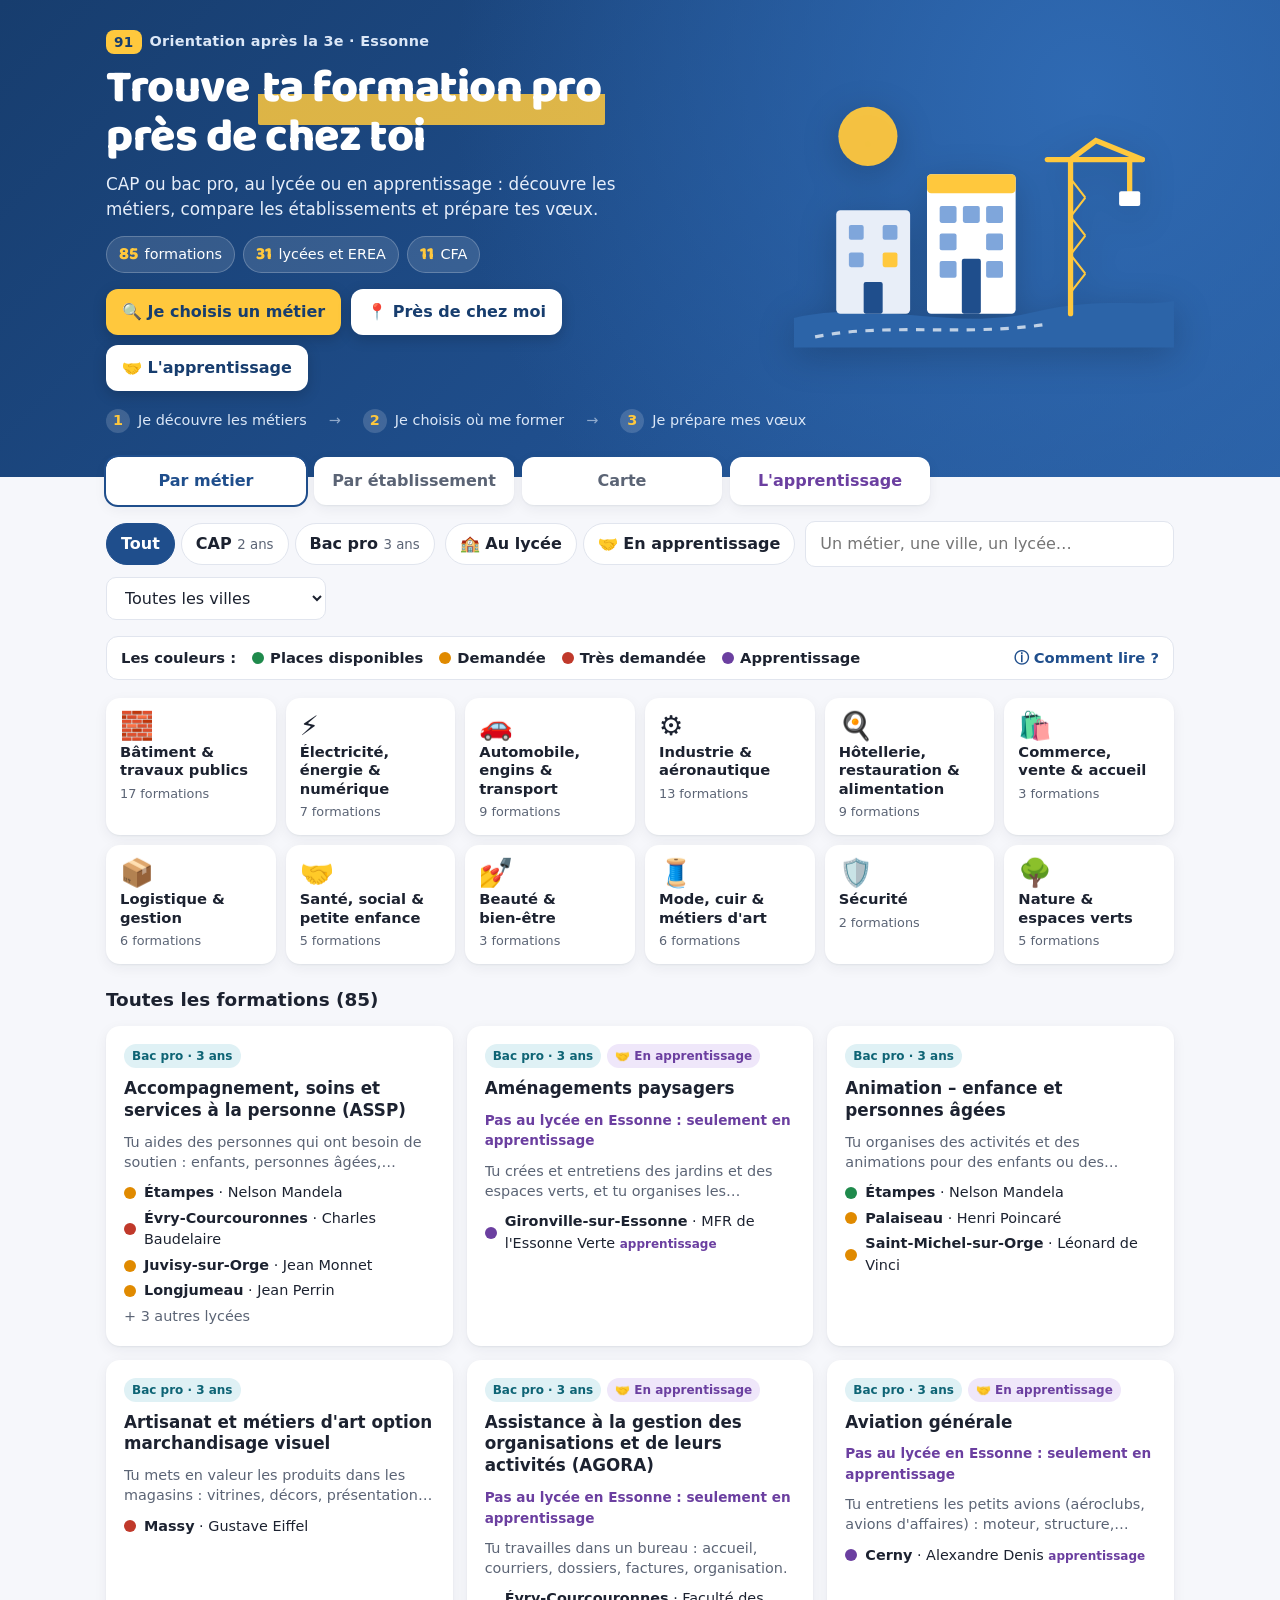
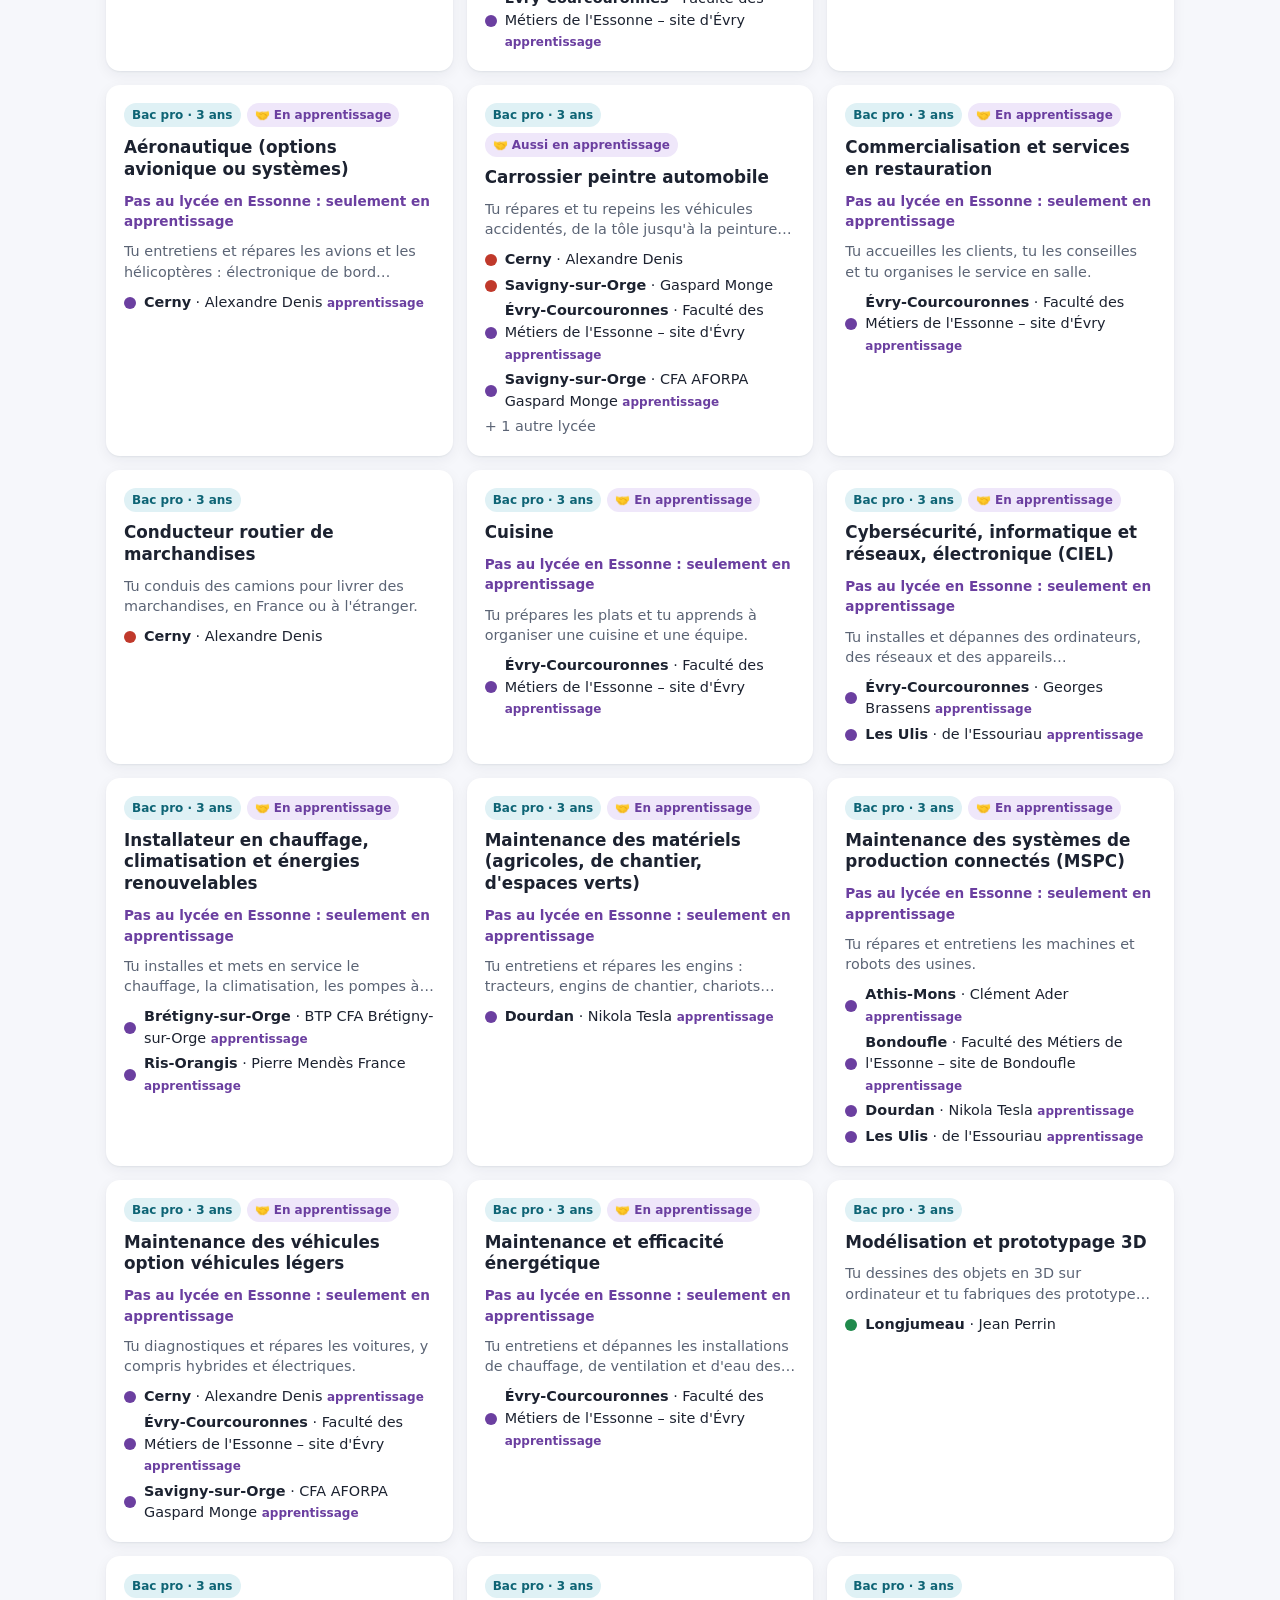
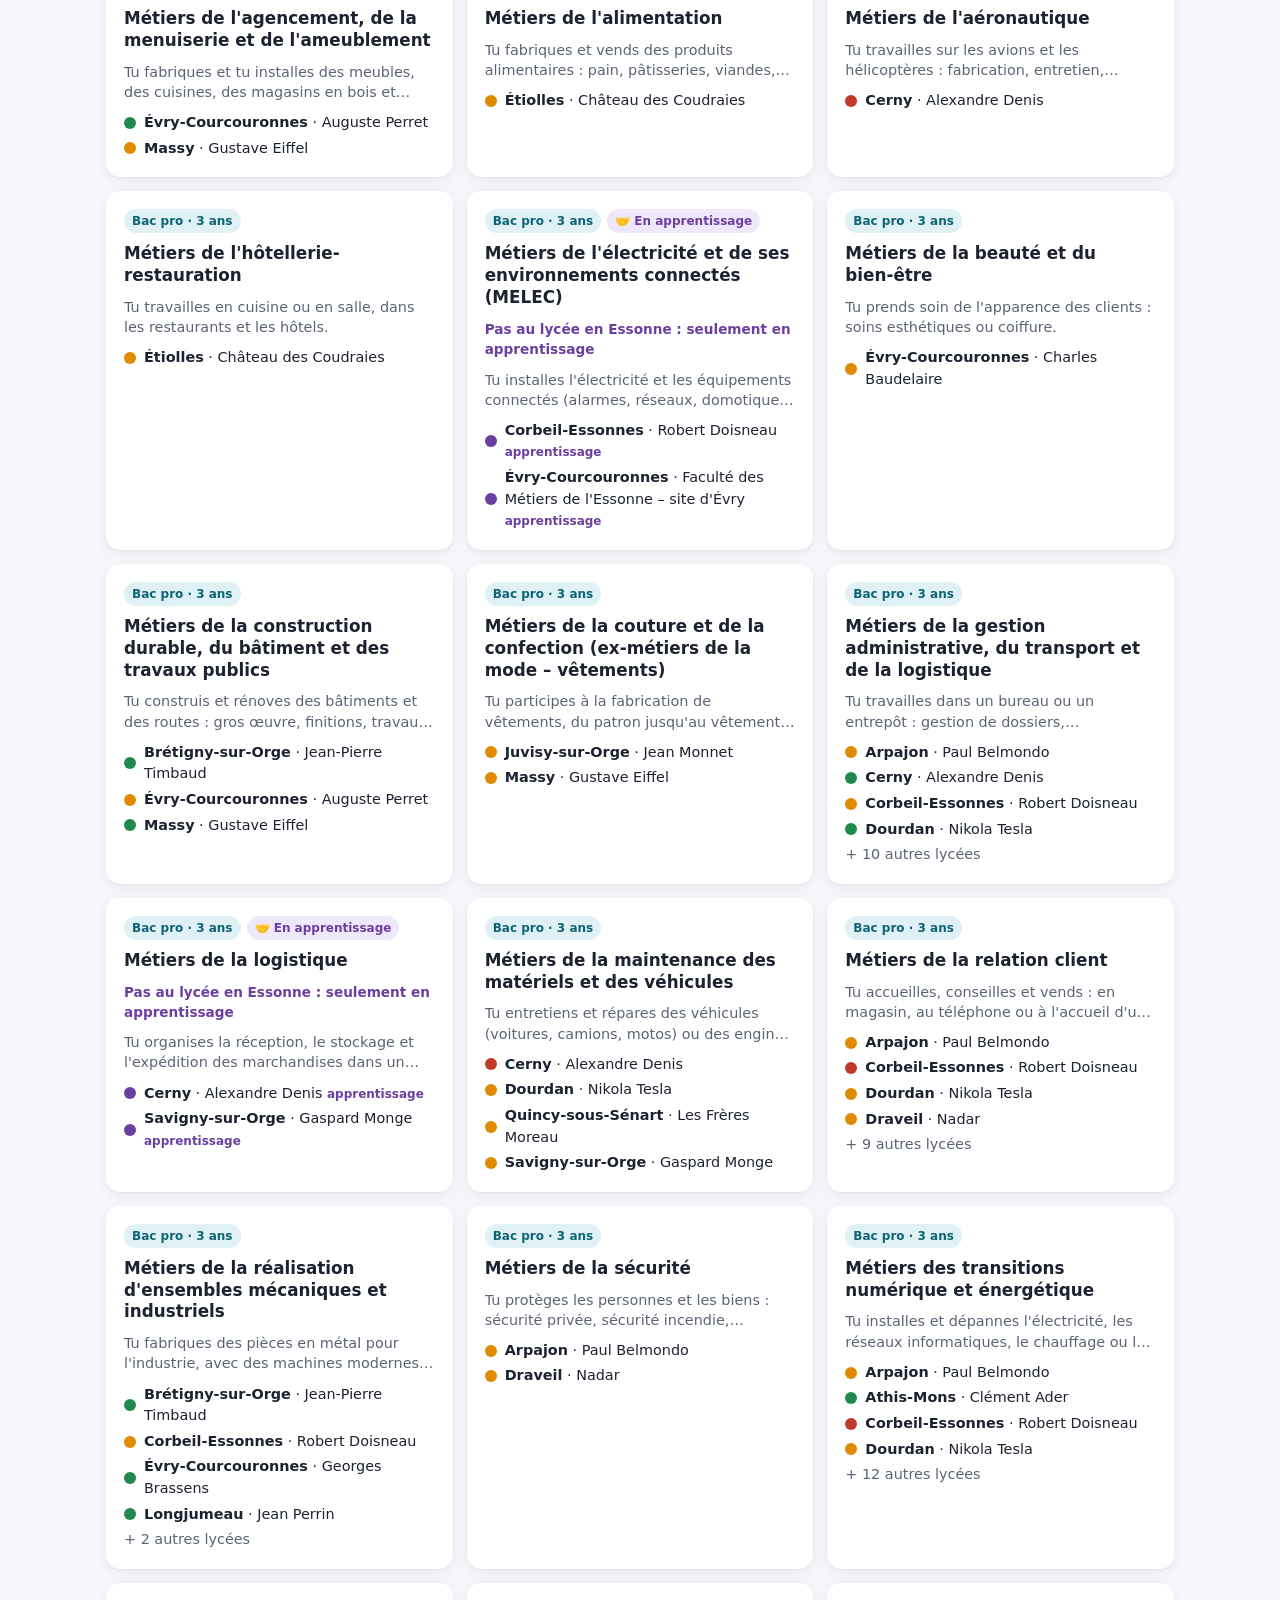
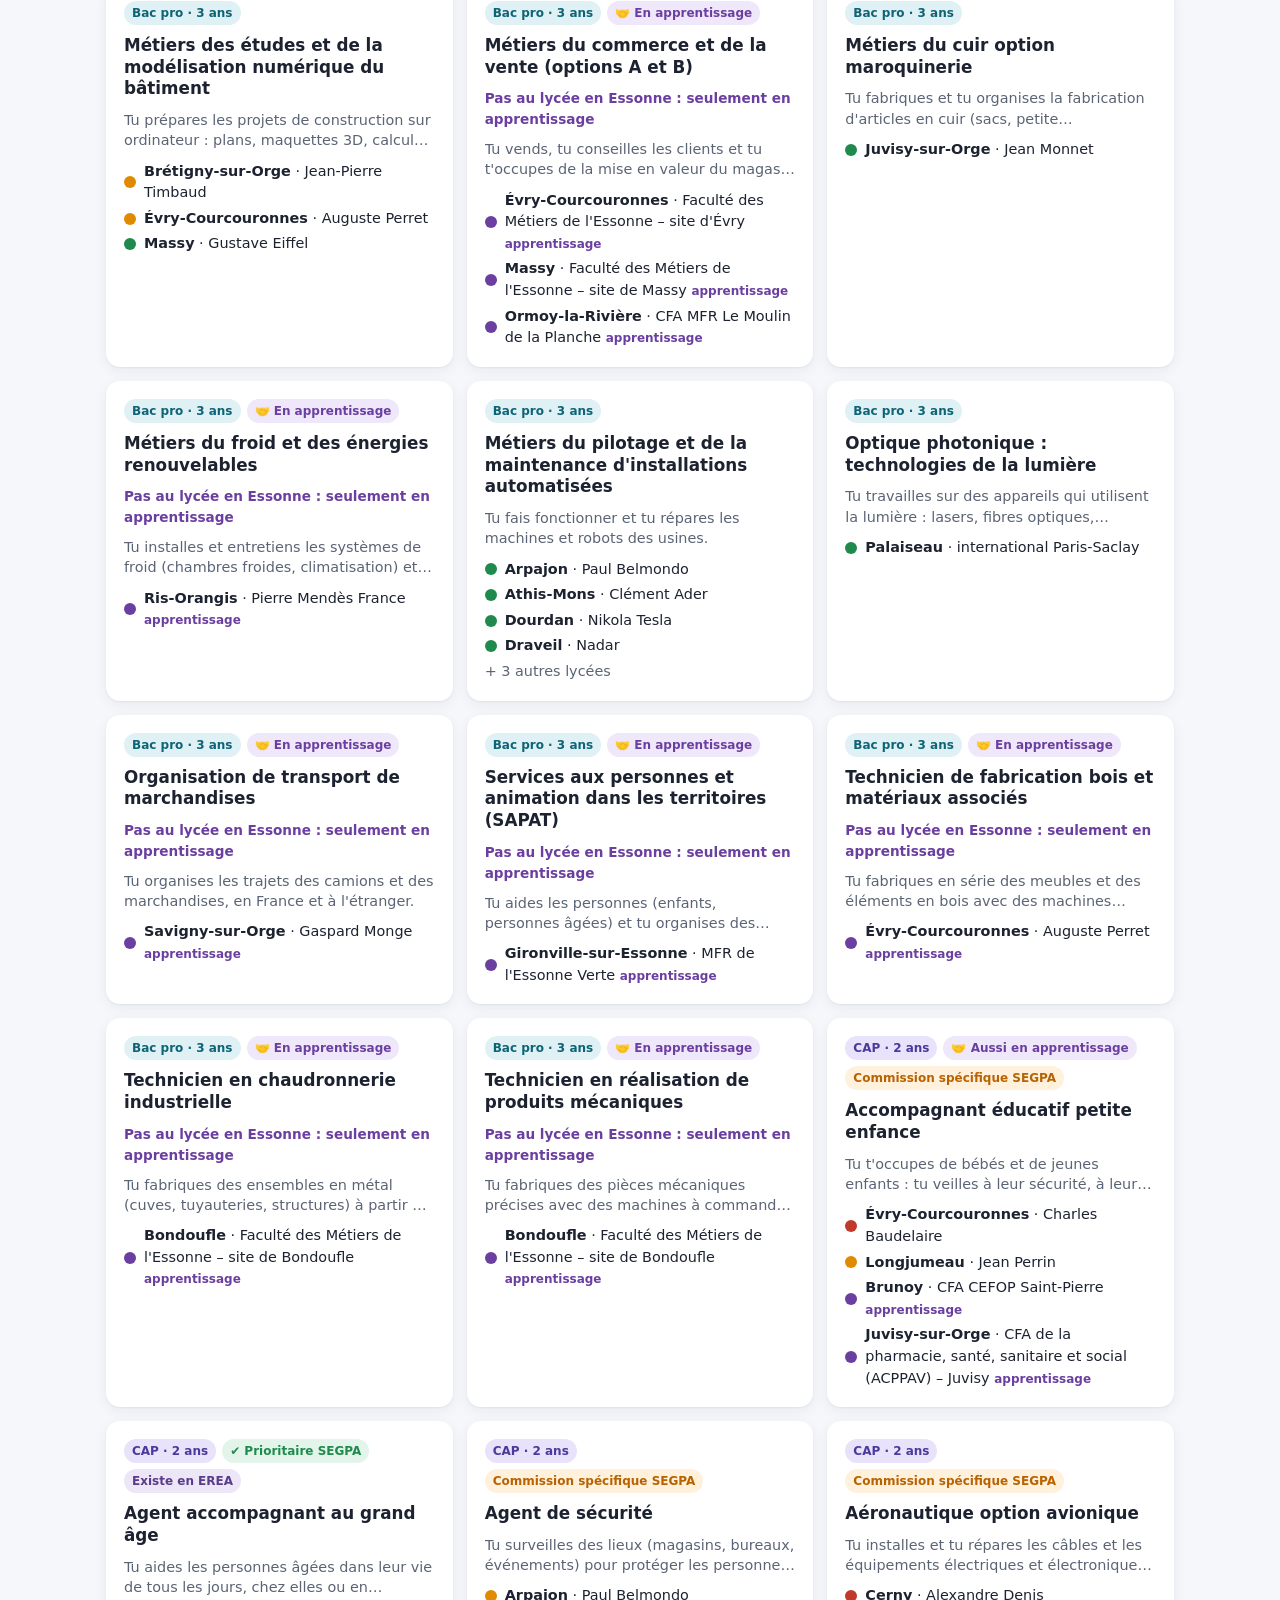
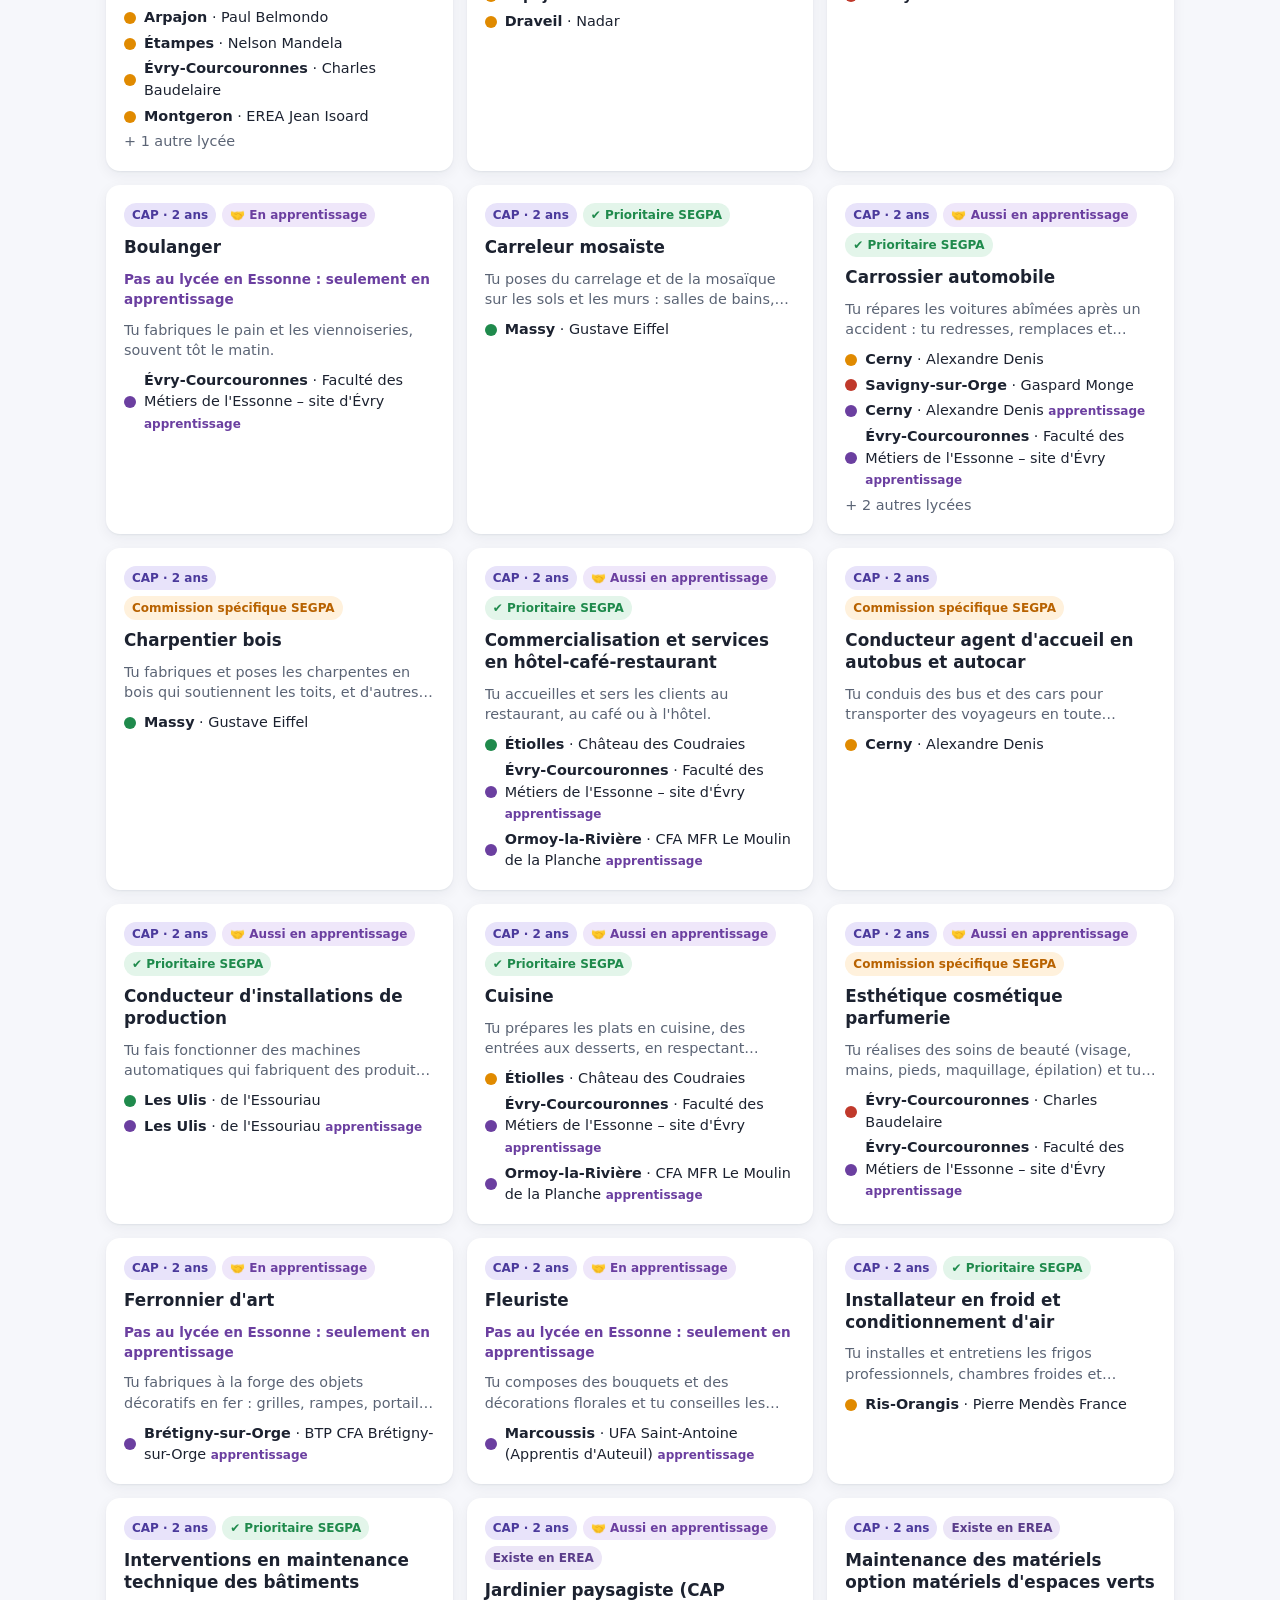
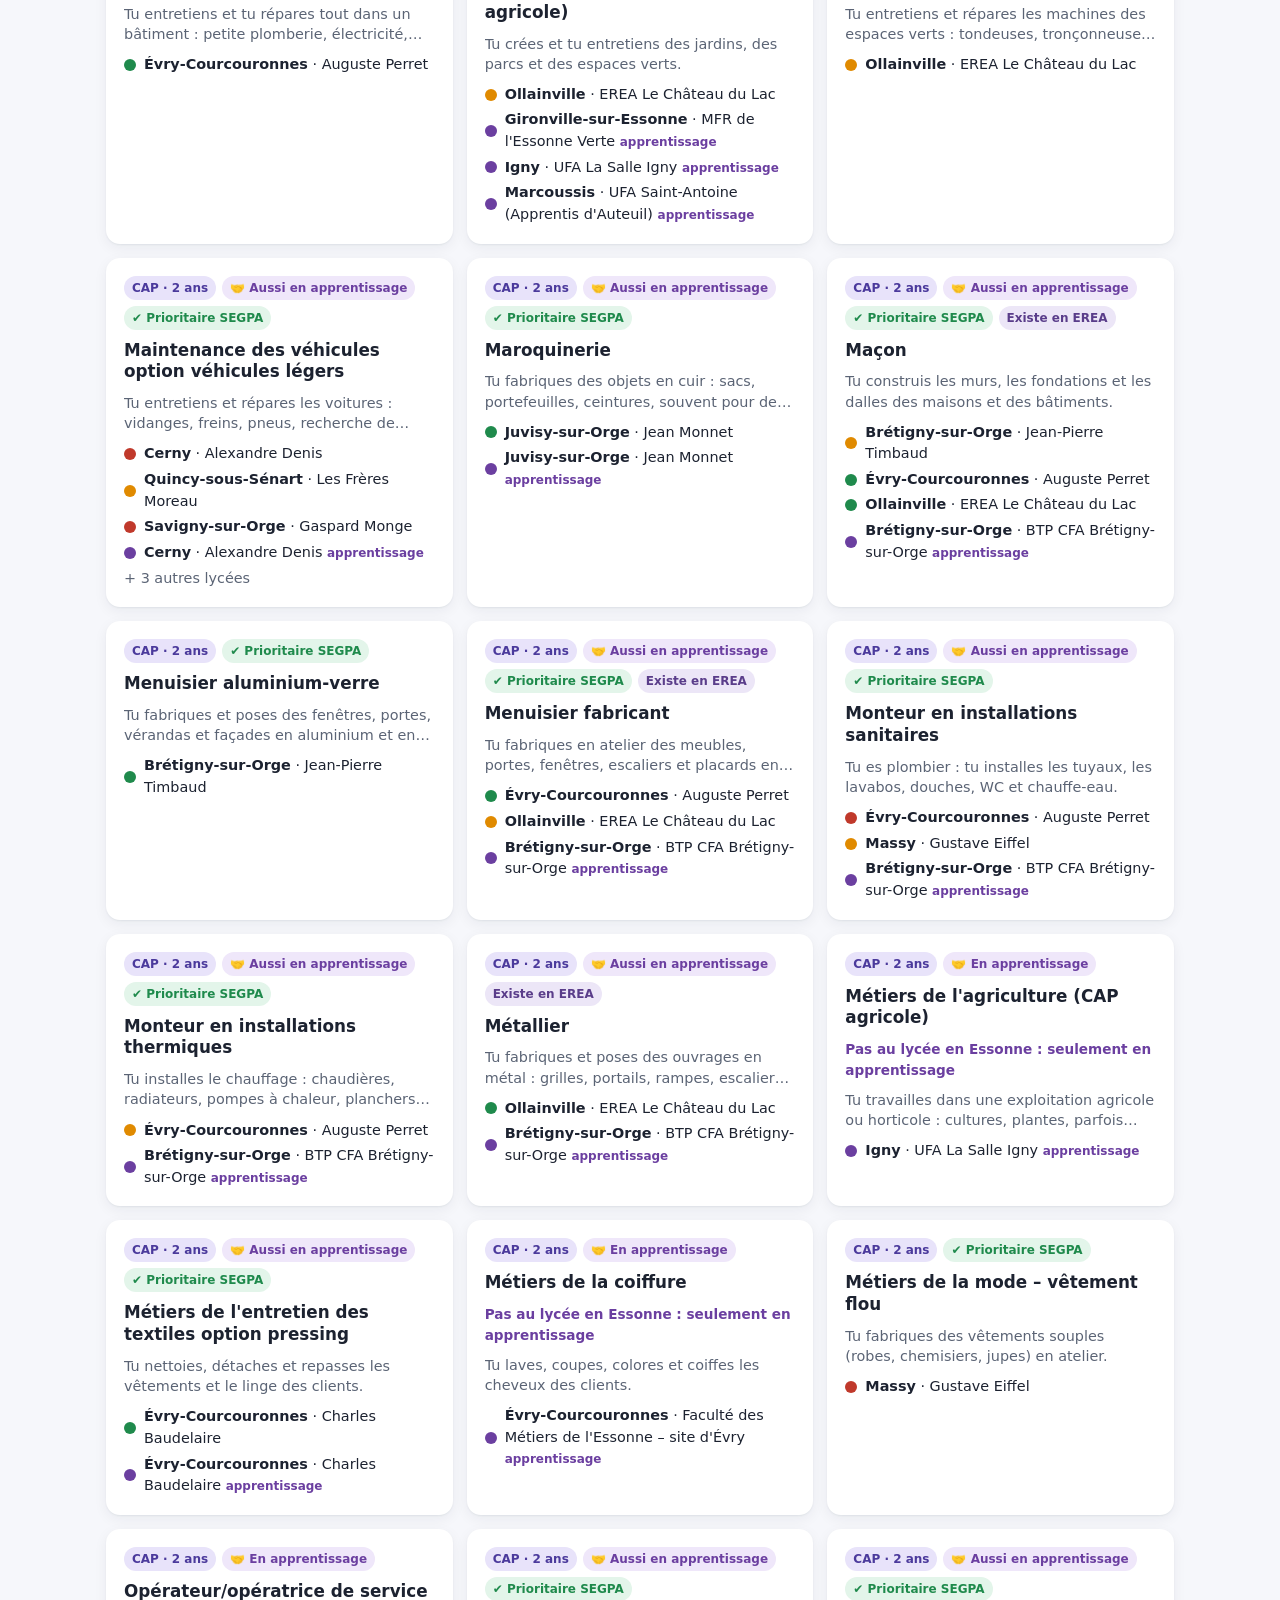
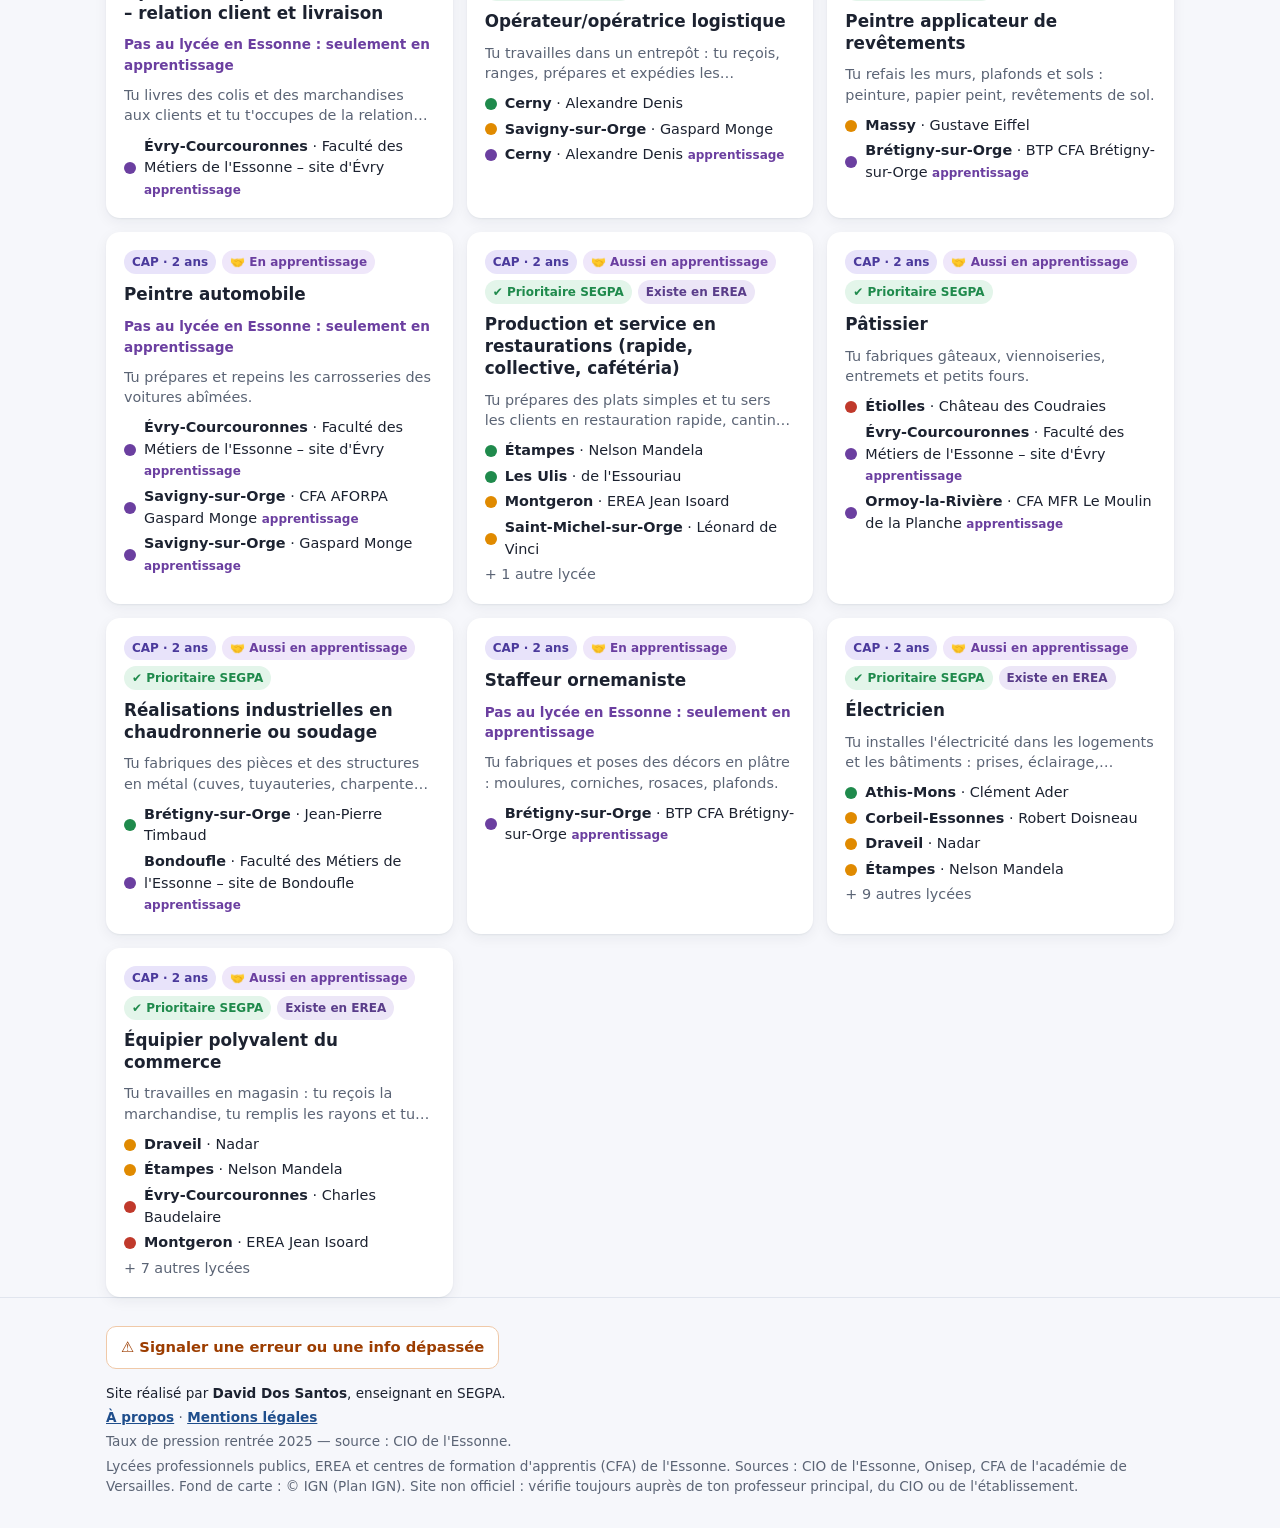
==== index.html @ ecbffb73 "Add files via upload" ====
<!doctype html>
<html lang="fr">
<head>
<meta charset="utf-8">
<meta name="viewport" content="width=device-width, initial-scale=1">
<title>Après la 3e — Formations pro en Essonne</title>
<meta name="description" content="Trouver un CAP ou un bac pro en Essonne (91), au lycée ou en apprentissage : métiers, lycées, CFA, places et niveau de demande.">
<link rel="stylesheet" href="assets/leaflet/leaflet.css">
<link rel="stylesheet" href="assets/style.css">
</head>
<body>
<header class="entete">
  <div class="conteneur entete-grille">
    <div class="entete-texte">
      <p class="surtitre"><span class="badge-91">91</span> Orientation après la 3e · Essonne</p>
      <h1>Trouve <span class="surligne">ta formation pro</span><br>près de chez toi</h1>
      <p class="intro">CAP ou bac pro, au lycée ou en apprentissage : découvre les métiers, compare les établissements et prépare tes vœux.</p>
      <ul class="chiffres" aria-label="Le site en chiffres">
        <li><strong id="nb-formations">85</strong> formations</li>
        <li><strong id="nb-lycees">31</strong> lycées et EREA</li>
        <li><strong id="nb-cfa">11</strong> CFA</li>
      </ul>
      <div class="raccourcis">
        <button class="raccourci" data-aller="metiers">🔍 Je choisis un métier</button>
        <button class="raccourci" data-aller="carte">📍 Près de chez moi</button>
        <button class="raccourci" data-aller="apprentissage">🤝 L'apprentissage</button>
      </div>
    </div>
    <svg class="illustration" viewBox="0 0 360 260" aria-hidden="true" focusable="false">
      <circle cx="70" cy="60" r="28" fill="#ffc83d" opacity=".95"/>
      <path d="M0 232 C80 214 150 246 230 226 C290 212 330 222 360 216 L360 260 L0 260 Z" fill="#2c64a8"/>
      <rect x="40" y="130" width="70" height="98" rx="4" fill="#e8eef8"/>
      <rect x="52" y="144" width="14" height="14" rx="2" fill="#7fa6db"/><rect x="84" y="144" width="14" height="14" rx="2" fill="#7fa6db"/>
      <rect x="52" y="170" width="14" height="14" rx="2" fill="#7fa6db"/><rect x="84" y="170" width="14" height="14" rx="2" fill="#ffc83d"/>
      <rect x="66" y="198" width="18" height="30" rx="2" fill="#1f4e8c"/>
      <rect x="126" y="96" width="84" height="132" rx="4" fill="#ffffff"/>
      <rect x="126" y="96" width="84" height="18" rx="4" fill="#ffc83d"/>
      <g fill="#7fa6db"><rect x="138" y="126" width="16" height="16" rx="2"/><rect x="160" y="126" width="16" height="16" rx="2"/><rect x="182" y="126" width="16" height="16" rx="2"/>
      <rect x="138" y="152" width="16" height="16" rx="2"/><rect x="182" y="152" width="16" height="16" rx="2"/><rect x="138" y="178" width="16" height="16" rx="2"/><rect x="182" y="178" width="16" height="16" rx="2"/></g>
      <rect x="159" y="176" width="18" height="52" rx="2" fill="#1f4e8c"/>
      <g stroke="#ffc83d" stroke-width="5" stroke-linecap="round" fill="none">
        <path d="M262 228 V82"/><path d="M240 82 H330"/><path d="M262 82 L286 64 L330 82"/><path d="M318 82 V112"/>
      </g>
      <rect x="308" y="112" width="20" height="14" rx="2" fill="#ffffff"/>
      <g stroke="#ffc83d" stroke-width="2"><path d="M262 100 L276 118 M262 136 L276 154 M262 172 L276 190 M276 118 L262 136 M276 154 L262 172 M276 190 L262 208"/></g>
      <path d="M20 250 C90 236 160 250 240 238" stroke="#ffffff" stroke-width="3" stroke-dasharray="8 8" fill="none" opacity=".7"/>
    </svg>
  </div>
  <ol class="conteneur parcours" aria-label="Les étapes">
    <li><span>1</span>Je découvre les métiers</li>
    <li><span>2</span>Je choisis où me former</li>
    <li><span>3</span>Je prépare mes vœux</li>
  </ol>
</header>

<main class="conteneur">
  <nav class="onglets" role="tablist" aria-label="Façon de chercher">
    <button role="tab" class="onglet actif" data-vue="metiers" aria-selected="true">Par métier</button>
    <button role="tab" class="onglet" data-vue="lycees" aria-selected="false">Par établissement</button>
    <button role="tab" class="onglet" data-vue="carte" aria-selected="false">Carte</button>
    <button role="tab" class="onglet onglet-appr" data-vue="apprentissage" aria-selected="false">L'apprentissage</button>
  </nav>

  <section class="outils" aria-label="Filtres">
    <div class="niveaux" role="group" aria-label="Diplôme">
      <button class="puce actif" data-niveau="TOUS">Tout</button>
      <button class="puce" data-niveau="CAP">CAP <small>2 ans</small></button>
      <button class="puce" data-niveau="BAC">Bac pro <small>3 ans</small></button>
    </div>
    <div class="niveaux voies" role="group" aria-label="Façon de se former">
      <button class="puce" data-voie="scolaire">🏫 Au lycée</button>
      <button class="puce" data-voie="apprentissage">🤝 En apprentissage</button>
    </div>
    <label class="recherche">
      <span class="visuellement-cache">Rechercher</span>
      <input id="recherche" type="search" placeholder="Un métier, une ville, un lycée…" autocomplete="off">
    </label>
    <label class="choix-ville">
      <span class="visuellement-cache">Ville</span>
      <select id="ville"><option value="">Toutes les villes</option></select>
    </label>
    <p id="info-recherche" class="info-recherche" hidden></p>
    <details class="legende-barre">
      <summary>
        <span class="legende-titre">Les couleurs :</span>
        <span class="leg"><span class="pastille vert"></span>Places disponibles</span>
        <span class="leg"><span class="pastille orange"></span>Demandée</span>
        <span class="leg"><span class="pastille rouge"></span>Très demandée</span>
        <span class="leg"><span class="pastille appr"></span>Apprentissage</span>
        <span class="leg-aide">ⓘ Comment lire ?</span>
      </summary>
      <div class="legende-detail">
        <p>Pour chaque formation au lycée, on compare le nombre d'élèves qui l'ont mise <strong>en 1er vœu</strong> au nombre de places (chiffres du CIO).</p>
        <ul>
          <li><span class="pastille vert"></span><span><strong>Places disponibles</strong> : moins de demandes que de places.</span></li>
          <li><span class="pastille orange"></span><span><strong>Demandée</strong> : autant ou un peu plus de demandes que de places.</span></li>
          <li><span class="pastille rouge"></span><span><strong>Très demandée</strong> : plus de 2 demandes pour 1 place. Garde-la dans tes vœux, mais ajoute d'autres choix.</span></li>
          <li><span class="pastille appr"></span><span><strong>Apprentissage</strong> : pas de chiffre. Pour entrer, il faut surtout trouver une entreprise.</span></li>
        </ul>
        <p class="note">Une couleur ne veut pas dire « c'est impossible ». Parle de tes vœux avec ton professeur principal.</p>
      </div>
    </details>
  </section>

  <section id="vue-metiers">
    <div id="secteurs" class="secteurs" aria-label="Secteurs"></div>
    <div class="entete-resultats">
      <h2 id="titre-resultats">Toutes les formations</h2>
      <button id="effacer" class="lien" hidden>Tout effacer</button>
    </div>
    <div id="resultats" class="grille"></div>
  </section>

  <section id="vue-lycees" hidden>
    <div id="lycees" class="liste-lycees"></div>
  </section>

  <section id="vue-carte" hidden>
    <p class="aide-carte">Chaque rond = une ville. Le chiffre indique le nombre de lycées qui correspondent à ta recherche. Clique dessus pour les voir.</p>
    <div id="carte" class="carte-geo" role="region" aria-label="Carte des lycées de l'Essonne"></div>
    <p class="note">Position approximative : les lycées sont placés au centre de leur ville. Pour l'adresse exacte et le trajet, ouvre la fiche du lycée.</p>
  </section>

  <section id="vue-apprentissage" class="guide" hidden>
    <h2>L'apprentissage, c'est quoi ?</h2>
    <p class="chapo">Tu prépares <strong>le même diplôme</strong> (CAP ou bac pro), mais tu es <strong>salarié·e d'une entreprise</strong>. Tu alternes entre l'entreprise et un centre de formation d'apprentis (CFA). Par exemple : 2 semaines en entreprise, 1 semaine au CFA. Le rythme change selon les CFA.</p>

    <div class="guide-grille">
      <article class="guide-bloc">
        <h3>👤 Qui peut le faire ?</h3>
        <p>À partir de <strong>16 ans</strong>. Tu peux aussi commencer à <strong>15 ans</strong> si tu as terminé ta 3e.</p>
        <p>Durée : <strong>2 ans</strong> pour un CAP, <strong>3 ans</strong> pour un bac pro.</p>
      </article>
      <article class="guide-bloc">
        <h3>💶 Tu es payé·e</h3>
        <p>Tu as un vrai contrat de travail et un salaire. La formation au CFA est gratuite pour toi.</p>
        <table class="salaire">
          <caption>Salaire minimum si tu as moins de 18 ans</caption>
          <thead><tr><th>Année</th><th>% du SMIC</th><th>Environ (brut / mois)</th></tr></thead>
          <tbody>
            <tr><td>1re année</td><td>27 %</td><td>500 €</td></tr>
            <tr><td>2e année</td><td>39 %</td><td>730 €</td></tr>
            <tr><td>3e année</td><td>55 %</td><td>1 030 €</td></tr>
          </tbody>
        </table>
        <p class="note">Montants arrondis calculés sur le SMIC 2026. Certaines entreprises paient plus.</p>
      </article>
      <article class="guide-bloc important">
        <h3>🔑 Le plus important : trouver une entreprise</h3>
        <p>Pour être apprenti·e, il faut qu'une entreprise accepte de signer ton contrat. <strong>C'est à toi de la chercher</strong>, avec de l'aide.</p>
        <ul class="puces">
          <li>Commence tôt : dès janvier ou février de ta 3e.</li>
          <li>Prépare un CV et une petite lettre avec ton professeur principal.</li>
          <li>Appelle ou va voir les artisans et les entreprises près de chez toi (boulangeries, garages, électriciens…).</li>
          <li>Pense à l'entreprise de ton stage de 3e.</li>
          <li>Demande de l'aide au CFA : beaucoup ont des offres et t'aident à chercher.</li>
        </ul>
      </article>
      <article class="guide-bloc">
        <h3>⏳ Pas encore d'entreprise en septembre ?</h3>
        <p>Tu peux quand même <strong>commencer au CFA pendant 3 mois maximum</strong> sans employeur. Le CFA t'aide à en trouver un pendant ce temps.</p>
      </article>
      <article class="guide-bloc">
        <h3>📝 Et dans mes vœux (Affelnet) ?</h3>
        <p>Tu peux indiquer des vœux en apprentissage. Ces vœux servent à <strong>signaler ton projet</strong> au CFA, qui te contacte. Ils ne te donnent pas une place automatiquement.</p>
        <p><strong>Conseil :</strong> mets aussi des vœux au lycée professionnel, pour être sûr·e d'avoir une place si tu ne trouves pas d'entreprise.</p>
      </article>
      <article class="guide-bloc">
        <h3>⚖️ Lycée ou apprentissage ?</h3>
        <table class="compare">
          <thead><tr><th></th><th>🏫 Au lycée</th><th>🤝 En apprentissage</th></tr></thead>
          <tbody>
            <tr><td>Statut</td><td>Élève</td><td>Salarié·e</td></tr>
            <tr><td>Salaire</td><td>Non</td><td>Oui</td></tr>
            <tr><td>Vacances</td><td>Vacances scolaires</td><td>5 semaines de congés par an</td></tr>
            <tr><td>Entreprise</td><td>Stages (périodes de formation en milieu professionnel)</td><td>Tout au long de la formation</td></tr>
            <tr><td>Pour entrer</td><td>Affectation par Affelnet</td><td>Signer un contrat avec une entreprise</td></tr>
          </tbody>
        </table>
        <p class="note">L'apprentissage demande d'être autonome et à l'heure, comme au travail. Parles-en avec ton professeur principal et ta famille.</p>
      </article>
    </div>

    <h3>🔗 Sites utiles pour chercher une entreprise</h3>
    <div class="actions">
      <a class="bouton-lien principal" href="https://labonnealternance.apprentissage.beta.gouv.fr/" target="_blank" rel="noopener">La bonne alternance (offres + entreprises) ↗</a>
      <a class="bouton-lien" href="https://www.1jeune1solution.gouv.fr/apprentissage" target="_blank" rel="noopener">1 jeune 1 solution ↗</a>
      <a class="bouton-lien" href="https://www.service-public.gouv.fr/particuliers/vosdroits/F2918" target="_blank" rel="noopener">Contrat d'apprentissage (service-public) ↗</a>
    </div>
    <p><button class="bouton-lien" data-voie-raccourci="apprentissage">🤝 Voir toutes les formations en apprentissage en Essonne</button></p>
  </section>

</main>

<dialog id="fiche" aria-labelledby="fiche-titre">
  <div class="fiche-contenu" id="fiche-contenu"></div>
</dialog>

<footer class="pied">
  <div class="conteneur">
    <p><a id="signaler" class="bouton-lien signaler" href="#">⚠️ Signaler une erreur ou une info dépassée</a></p>
    <p class="signature">Site réalisé par <strong>David Dos Santos</strong>, enseignant en SEGPA.</p>
    <p class="liens-pied"><a href="apropos.html">À propos</a> · <a href="mentions-legales.html">Mentions légales</a></p>
    <p id="source"></p>
    <p>Lycées professionnels publics, EREA et centres de formation d'apprentis (CFA) de l'Essonne. Sources : CIO de l'Essonne, Onisep, CFA de l'académie de Versailles. Fond de carte : © IGN (Plan IGN). Site non officiel : vérifie toujours auprès de ton professeur principal, du CIO ou de l'établissement.</p>
  </div>
</footer>

<script src="assets/leaflet/leaflet.js"></script>
<script src="data/formations.js"></script>
<script src="assets/app.js"></script>
</body>
</html>
---- assets/leaflet/leaflet.css ----
/* required styles */

.leaflet-pane,
.leaflet-tile,
.leaflet-marker-icon,
.leaflet-marker-shadow,
.leaflet-tile-container,
.leaflet-pane > svg,
.leaflet-pane > canvas,
.leaflet-zoom-box,
.leaflet-image-layer,
.leaflet-layer {
	position: absolute;
	left: 0;
	top: 0;
	}
.leaflet-container {
	overflow: hidden;
	}
.leaflet-tile,
.leaflet-marker-icon,
.leaflet-marker-shadow {
	-webkit-user-select: none;
	   -moz-user-select: none;
	        user-select: none;
	  -webkit-user-drag: none;
	}
/* Prevents IE11 from highlighting tiles in blue */
.leaflet-tile::selection {
	background: transparent;
}
/* Safari renders non-retina tile on retina better with this, but Chrome is worse */
.leaflet-safari .leaflet-tile {
	image-rendering: -webkit-optimize-contrast;
	}
/* hack that prevents hw layers "stretching" when loading new tiles */
.leaflet-safari .leaflet-tile-container {
	width: 1600px;
	height: 1600px;
	-webkit-transform-origin: 0 0;
	}
.leaflet-marker-icon,
.leaflet-marker-shadow {
	display: block;
	}
/* .leaflet-container svg: reset svg max-width decleration shipped in Joomla! (joomla.org) 3.x */
/* .leaflet-container img: map is broken in FF if you have max-width: 100% on tiles */
.leaflet-container .leaflet-overlay-pane svg {
	max-width: none !important;
	max-height: none !important;
	}
.leaflet-container .leaflet-marker-pane img,
.leaflet-container .leaflet-shadow-pane img,
.leaflet-container .leaflet-tile-pane img,
.leaflet-container img.leaflet-image-layer,
.leaflet-container .leaflet-tile {
	max-width: none !important;
	max-height: none !important;
	width: auto;
	padding: 0;
	}

.leaflet-container img.leaflet-tile {
	/* See: https://bugs.chromium.org/p/chromium/issues/detail?id=600120 */
	mix-blend-mode: plus-lighter;
}

.leaflet-container.leaflet-touch-zoom {
	-ms-touch-action: pan-x pan-y;
	touch-action: pan-x pan-y;
	}
.leaflet-container.leaflet-touch-drag {
	-ms-touch-action: pinch-zoom;
	/* Fallback for FF which doesn't support pinch-zoom */
	touch-action: none;
	touch-action: pinch-zoom;
}
.leaflet-container.leaflet-touch-drag.leaflet-touch-zoom {
	-ms-touch-action: none;
	touch-action: none;
}
.leaflet-container {
	-webkit-tap-highlight-color: transparent;
}
.leaflet-container a {
	-webkit-tap-highlight-color: rgba(51, 181, 229, 0.4);
}
.leaflet-tile {
	filter: inherit;
	visibility: hidden;
	}
.leaflet-tile-loaded {
	visibility: inherit;
	}
.leaflet-zoom-box {
	width: 0;
	height: 0;
	-moz-box-sizing: border-box;
	     box-sizing: border-box;
	z-index: 800;
	}
/* workaround for https://bugzilla.mozilla.org/show_bug.cgi?id=888319 */
.leaflet-overlay-pane svg {
	-moz-user-select: none;
	}

.leaflet-pane         { z-index: 400; }

.leaflet-tile-pane    { z-index: 200; }
.leaflet-overlay-pane { z-index: 400; }
.leaflet-shadow-pane  { z-index: 500; }
.leaflet-marker-pane  { z-index: 600; }
.leaflet-tooltip-pane   { z-index: 650; }
.leaflet-popup-pane   { z-index: 700; }

.leaflet-map-pane canvas { z-index: 100; }
.leaflet-map-pane svg    { z-index: 200; }

.leaflet-vml-shape {
	width: 1px;
	height: 1px;
	}
.lvml {
	behavior: url(#default#VML);
	display: inline-block;
	position: absolute;
	}


/* control positioning */

.leaflet-control {
	position: relative;
	z-index: 800;
	pointer-events: visiblePainted; /* IE 9-10 doesn't have auto */
	pointer-events: auto;
	}
.leaflet-top,
.leaflet-bottom {
	position: absolute;
	z-index: 1000;
	pointer-events: none;
	}
.leaflet-top {
	top: 0;
	}
.leaflet-right {
	right: 0;
	}
.leaflet-bottom {
	bottom: 0;
	}
.leaflet-left {
	left: 0;
	}
.leaflet-control {
	float: left;
	clear: both;
	}
.leaflet-right .leaflet-control {
	float: right;
	}
.leaflet-top .leaflet-control {
	margin-top: 10px;
	}
.leaflet-bottom .leaflet-control {
	margin-bottom: 10px;
	}
.leaflet-left .leaflet-control {
	margin-left: 10px;
	}
.leaflet-right .leaflet-control {
	margin-right: 10px;
	}


/* zoom and fade animations */

.leaflet-fade-anim .leaflet-popup {
	opacity: 0;
	-webkit-transition: opacity 0.2s linear;
	   -moz-transition: opacity 0.2s linear;
	        transition: opacity 0.2s linear;
	}
.leaflet-fade-anim .leaflet-map-pane .leaflet-popup {
	opacity: 1;
	}
.leaflet-zoom-animated {
	-webkit-transform-origin: 0 0;
	    -ms-transform-origin: 0 0;
	        transform-origin: 0 0;
	}
svg.leaflet-zoom-animated {
	will-change: transform;
}

.leaflet-zoom-anim .leaflet-zoom-animated {
	-webkit-transition: -webkit-transform 0.25s cubic-bezier(0,0,0.25,1);
	   -moz-transition:    -moz-transform 0.25s cubic-bezier(0,0,0.25,1);
	        transition:         transform 0.25s cubic-bezier(0,0,0.25,1);
	}
.leaflet-zoom-anim .leaflet-tile,
.leaflet-pan-anim .leaflet-tile {
	-webkit-transition: none;
	   -moz-transition: none;
	        transition: none;
	}

.leaflet-zoom-anim .leaflet-zoom-hide {
	visibility: hidden;
	}


/* cursors */

.leaflet-interactive {
	cursor: pointer;
	}
.leaflet-grab {
	cursor: -webkit-grab;
	cursor:    -moz-grab;
	cursor:         grab;
	}
.leaflet-crosshair,
.leaflet-crosshair .leaflet-interactive {
	cursor: crosshair;
	}
.leaflet-popup-pane,
.leaflet-control {
	cursor: auto;
	}
.leaflet-dragging .leaflet-grab,
.leaflet-dragging .leaflet-grab .leaflet-interactive,
.leaflet-dragging .leaflet-marker-draggable {
	cursor: move;
	cursor: -webkit-grabbing;
	cursor:    -moz-grabbing;
	cursor:         grabbing;
	}

/* marker & overlays interactivity */
.leaflet-marker-icon,
.leaflet-marker-shadow,
.leaflet-image-layer,
.leaflet-pane > svg path,
.leaflet-tile-container {
	pointer-events: none;
	}

.leaflet-marker-icon.leaflet-interactive,
.leaflet-image-layer.leaflet-interactive,
.leaflet-pane > svg path.leaflet-interactive,
svg.leaflet-image-layer.leaflet-interactive path {
	pointer-events: visiblePainted; /* IE 9-10 doesn't have auto */
	pointer-events: auto;
	}

/* visual tweaks */

.leaflet-container {
	background: #ddd;
	outline-offset: 1px;
	}
.leaflet-container a {
	color: #0078A8;
	}
.leaflet-zoom-box {
	border: 2px dotted #38f;
	background: rgba(255,255,255,0.5);
	}


/* general typography */
.leaflet-container {
	font-family: "Helvetica Neue", Arial, Helvetica, sans-serif;
	font-size: 12px;
	font-size: 0.75rem;
	line-height: 1.5;
	}


/* general toolbar styles */

.leaflet-bar {
	box-shadow: 0 1px 5px rgba(0,0,0,0.65);
	border-radius: 4px;
	}
.leaflet-bar a {
	background-color: #fff;
	border-bottom: 1px solid #ccc;
	width: 26px;
	height: 26px;
	line-height: 26px;
	display: block;
	text-align: center;
	text-decoration: none;
	color: black;
	}
.leaflet-bar a,
.leaflet-control-layers-toggle {
	background-position: 50% 50%;
	background-repeat: no-repeat;
	display: block;
	}
.leaflet-bar a:hover,
.leaflet-bar a:focus {
	background-color: #f4f4f4;
	}
.leaflet-bar a:first-child {
	border-top-left-radius: 4px;
	border-top-right-radius: 4px;
	}
.leaflet-bar a:last-child {
	border-bottom-left-radius: 4px;
	border-bottom-right-radius: 4px;
	border-bottom: none;
	}
.leaflet-bar a.leaflet-disabled {
	cursor: default;
	background-color: #f4f4f4;
	color: #bbb;
	}

.leaflet-touch .leaflet-bar a {
	width: 30px;
	height: 30px;
	line-height: 30px;
	}
.leaflet-touch .leaflet-bar a:first-child {
	border-top-left-radius: 2px;
	border-top-right-radius: 2px;
	}
.leaflet-touch .leaflet-bar a:last-child {
	border-bottom-left-radius: 2px;
	border-bottom-right-radius: 2px;
	}

/* zoom control */

.leaflet-control-zoom-in,
.leaflet-control-zoom-out {
	font: bold 18px 'Lucida Console', Monaco, monospace;
	text-indent: 1px;
	}

.leaflet-touch .leaflet-control-zoom-in, .leaflet-touch .leaflet-control-zoom-out  {
	font-size: 22px;
	}


/* layers control */

.leaflet-control-layers {
	box-shadow: 0 1px 5px rgba(0,0,0,0.4);
	background: #fff;
	border-radius: 5px;
	}
.leaflet-control-layers-toggle {
	background-image: url(images/layers.png);
	width: 36px;
	height: 36px;
	}
.leaflet-retina .leaflet-control-layers-toggle {
	background-image: url(images/layers-2x.png);
	background-size: 26px 26px;
	}
.leaflet-touch .leaflet-control-layers-toggle {
	width: 44px;
	height: 44px;
	}
.leaflet-control-layers .leaflet-control-layers-list,
.leaflet-control-layers-expanded .leaflet-control-layers-toggle {
	display: none;
	}
.leaflet-control-layers-expanded .leaflet-control-layers-list {
	display: block;
	position: relative;
	}
.leaflet-control-layers-expanded {
	padding: 6px 10px 6px 6px;
	color: #333;
	background: #fff;
	}
.leaflet-control-layers-scrollbar {
	overflow-y: scroll;
	overflow-x: hidden;
	padding-right: 5px;
	}
.leaflet-control-layers-selector {
	margin-top: 2px;
	position: relative;
	top: 1px;
	}
.leaflet-control-layers label {
	display: block;
	font-size: 13px;
	font-size: 1.08333em;
	}
.leaflet-control-layers-separator {
	height: 0;
	border-top: 1px solid #ddd;
	margin: 5px -10px 5px -6px;
	}

/* Default icon URLs */
.leaflet-default-icon-path { /* used only in path-guessing heuristic, see L.Icon.Default */
	background-image: url(images/marker-icon.png);
	}


/* attribution and scale controls */

.leaflet-container .leaflet-control-attribution {
	background: #fff;
	background: rgba(255, 255, 255, 0.8);
	margin: 0;
	}
.leaflet-control-attribution,
.leaflet-control-scale-line {
	padding: 0 5px;
	color: #333;
	line-height: 1.4;
	}
.leaflet-control-attribution a {
	text-decoration: none;
	}
.leaflet-control-attribution a:hover,
.leaflet-control-attribution a:focus {
	text-decoration: underline;
	}
.leaflet-attribution-flag {
	display: inline !important;
	vertical-align: baseline !important;
	width: 1em;
	height: 0.6669em;
	}
.leaflet-left .leaflet-control-scale {
	margin-left: 5px;
	}
.leaflet-bottom .leaflet-control-scale {
	margin-bottom: 5px;
	}
.leaflet-control-scale-line {
	border: 2px solid #777;
	border-top: none;
	line-height: 1.1;
	padding: 2px 5px 1px;
	white-space: nowrap;
	-moz-box-sizing: border-box;
	     box-sizing: border-box;
	background: rgba(255, 255, 255, 0.8);
	text-shadow: 1px 1px #fff;
	}
.leaflet-control-scale-line:not(:first-child) {
	border-top: 2px solid #777;
	border-bottom: none;
	margin-top: -2px;
	}
.leaflet-control-scale-line:not(:first-child):not(:last-child) {
	border-bottom: 2px solid #777;
	}

.leaflet-touch .leaflet-control-attribution,
.leaflet-touch .leaflet-control-layers,
.leaflet-touch .leaflet-bar {
	box-shadow: none;
	}
.leaflet-touch .leaflet-control-layers,
.leaflet-touch .leaflet-bar {
	border: 2px solid rgba(0,0,0,0.2);
	background-clip: padding-box;
	}


/* popup */

.leaflet-popup {
	position: absolute;
	text-align: center;
	margin-bottom: 20px;
	}
.leaflet-popup-content-wrapper {
	padding: 1px;
	text-align: left;
	border-radius: 12px;
	}
.leaflet-popup-content {
	margin: 13px 24px 13px 20px;
	line-height: 1.3;
	font-size: 13px;
	font-size: 1.08333em;
	min-height: 1px;
	}
.leaflet-popup-content p {
	margin: 17px 0;
	margin: 1.3em 0;
	}
.leaflet-popup-tip-container {
	width: 40px;
	height: 20px;
	position: absolute;
	left: 50%;
	margin-top: -1px;
	margin-left: -20px;
	overflow: hidden;
	pointer-events: none;
	}
.leaflet-popup-tip {
	width: 17px;
	height: 17px;
	padding: 1px;

	margin: -10px auto 0;
	pointer-events: auto;

	-webkit-transform: rotate(45deg);
	   -moz-transform: rotate(45deg);
	    -ms-transform: rotate(45deg);
	        transform: rotate(45deg);
	}
.leaflet-popup-content-wrapper,
.leaflet-popup-tip {
	background: white;
	color: #333;
	box-shadow: 0 3px 14px rgba(0,0,0,0.4);
	}
.leaflet-container a.leaflet-popup-close-button {
	position: absolute;
	top: 0;
	right: 0;
	border: none;
	text-align: center;
	width: 24px;
	height: 24px;
	font: 16px/24px Tahoma, Verdana, sans-serif;
	color: #757575;
	text-decoration: none;
	background: transparent;
	}
.leaflet-container a.leaflet-popup-close-button:hover,
.leaflet-container a.leaflet-popup-close-button:focus {
	color: #585858;
	}
.leaflet-popup-scrolled {
	overflow: auto;
	}

.leaflet-oldie .leaflet-popup-content-wrapper {
	-ms-zoom: 1;
	}
.leaflet-oldie .leaflet-popup-tip {
	width: 24px;
	margin: 0 auto;

	-ms-filter: "progid:DXImageTransform.Microsoft.Matrix(M11=0.70710678, M12=0.70710678, M21=-0.70710678, M22=0.70710678)";
	filter: progid:DXImageTransform.Microsoft.Matrix(M11=0.70710678, M12=0.70710678, M21=-0.70710678, M22=0.70710678);
	}

.leaflet-oldie .leaflet-control-zoom,
.leaflet-oldie .leaflet-control-layers,
.leaflet-oldie .leaflet-popup-content-wrapper,
.leaflet-oldie .leaflet-popup-tip {
	border: 1px solid #999;
	}


/* div icon */

.leaflet-div-icon {
	background: #fff;
	border: 1px solid #666;
	}


/* Tooltip */
/* Base styles for the element that has a tooltip */
.leaflet-tooltip {
	position: absolute;
	padding: 6px;
	background-color: #fff;
	border: 1px solid #fff;
	border-radius: 3px;
	color: #222;
	white-space: nowrap;
	-webkit-user-select: none;
	-moz-user-select: none;
	-ms-user-select: none;
	user-select: none;
	pointer-events: none;
	box-shadow: 0 1px 3px rgba(0,0,0,0.4);
	}
.leaflet-tooltip.leaflet-interactive {
	cursor: pointer;
	pointer-events: auto;
	}
.leaflet-tooltip-top:before,
.leaflet-tooltip-bottom:before,
.leaflet-tooltip-left:before,
.leaflet-tooltip-right:before {
	position: absolute;
	pointer-events: none;
	border: 6px solid transparent;
	background: transparent;
	content: "";
	}

/* Directions */

.leaflet-tooltip-bottom {
	margin-top: 6px;
}
.leaflet-tooltip-top {
	margin-top: -6px;
}
.leaflet-tooltip-bottom:before,
.leaflet-tooltip-top:before {
	left: 50%;
	margin-left: -6px;
	}
.leaflet-tooltip-top:before {
	bottom: 0;
	margin-bottom: -12px;
	border-top-color: #fff;
	}
.leaflet-tooltip-bottom:before {
	top: 0;
	margin-top: -12px;
	margin-left: -6px;
	border-bottom-color: #fff;
	}
.leaflet-tooltip-left {
	margin-left: -6px;
}
.leaflet-tooltip-right {
	margin-left: 6px;
}
.leaflet-tooltip-left:before,
.leaflet-tooltip-right:before {
	top: 50%;
	margin-top: -6px;
	}
.leaflet-tooltip-left:before {
	right: 0;
	margin-right: -12px;
	border-left-color: #fff;
	}
.leaflet-tooltip-right:before {
	left: 0;
	margin-left: -12px;
	border-right-color: #fff;
	}

/* Printing */

@media print {
	/* Prevent printers from removing background-images of controls. */
	.leaflet-control {
		-webkit-print-color-adjust: exact;
		print-color-adjust: exact;
		}
	}
---- assets/style.css ----
@font-face{font-family:"Baloo 2";font-style:normal;font-weight:600;font-display:swap;src:url(fonts/baloo-2-latin-600-normal.woff2) format("woff2")}
@font-face{font-family:"Baloo 2";font-style:normal;font-weight:800;font-display:swap;src:url(fonts/baloo-2-latin-800-normal.woff2) format("woff2")}
:root{
  --fond:#f6f7fb; --carte:#ffffff; --texte:#1c2230; --doux:#5b6475; --trait:#e1e5ee;
  --primaire:#1f4e8c; --primaire-clair:#e7eefa;
  --vert:#1f8a4c; --vert-fond:#e3f5ea;
  --orange:#b86200; --orange-fond:#fff1dc;
  --rouge:#c0392b; --rouge-fond:#fde7e4;
  --gris-fond:#eef0f4;
  --rayon:14px; --ombre:0 1px 2px rgba(20,30,50,.06),0 4px 14px rgba(20,30,50,.06);
}
*{box-sizing:border-box}
html{-webkit-text-size-adjust:100%}
body{margin:0;background:var(--fond);color:var(--texte);font:16px/1.5 system-ui,-apple-system,"Segoe UI",Roboto,Arial,sans-serif}
button,input,select{font:inherit;color:inherit}
.conteneur{max-width:1100px;margin:0 auto;padding:0 16px}
.visuellement-cache{position:absolute;width:1px;height:1px;overflow:hidden;clip:rect(0 0 0 0)}

.entete{background:radial-gradient(circle at 85% 20%,#2f6ab3 0,transparent 55%),linear-gradient(135deg,#173d6e 0%,#1f4e8c 55%,#2a5fa3 100%);color:#fff;padding:30px 0 44px;position:relative;overflow:hidden}
.entete-grille{display:grid;grid-template-columns:minmax(0,1.6fr) minmax(0,1fr);gap:24px;align-items:center}
.surtitre{display:flex;align-items:center;gap:8px;margin:0 0 10px;font-size:.9rem;font-weight:600;letter-spacing:.02em;color:#dbe7f7}
.badge-91{background:#ffc83d;color:#173d6e;font-weight:800;border-radius:8px;padding:2px 8px;font-size:.85rem}
.entete h1{font-family:"Baloo 2",system-ui,sans-serif;font-weight:800;margin:0 0 10px;font-size:clamp(1.8rem,4.2vw,2.9rem);line-height:1.05;letter-spacing:-.01em}
.surligne{white-space:nowrap;background:linear-gradient(transparent 58%,rgba(255,200,61,.85) 58%);padding:0 4px;border-radius:2px}
.intro{margin:0 0 14px;max-width:52ch;font-size:1.05rem;color:#e6eefa}
.chiffres{list-style:none;display:flex;flex-wrap:wrap;gap:8px;margin:0 0 16px;padding:0}
.chiffres li{background:rgba(255,255,255,.12);border:1px solid rgba(255,255,255,.22);border-radius:999px;padding:4px 12px;font-size:.9rem}
.chiffres strong{font-family:"Baloo 2",system-ui,sans-serif;font-size:1.1rem;color:#ffc83d;margin-right:2px}
.raccourcis{display:flex;flex-wrap:wrap;gap:10px}
.raccourci{border:0;border-radius:12px;padding:11px 16px;font-weight:700;cursor:pointer;background:#fff;color:#173d6e;box-shadow:0 4px 14px rgba(0,0,0,.18);transition:transform .15s}
.raccourci:hover,.raccourci:focus-visible{transform:translateY(-2px)}
.raccourci:first-child{background:#ffc83d}
.illustration{width:100%;max-width:380px;justify-self:end;filter:drop-shadow(0 8px 18px rgba(0,0,0,.2))}
.parcours{list-style:none;display:flex;flex-wrap:wrap;gap:6px 22px;margin:18px auto 0;font-size:.9rem;color:#dbe7f7}
.parcours li{display:flex;align-items:center;gap:8px}
.parcours li:not(:last-child)::after{content:"→";margin-left:14px;opacity:.6}
.parcours span{display:inline-flex;width:24px;height:24px;border-radius:50%;background:rgba(255,255,255,.16);align-items:center;justify-content:center;font-weight:800;color:#ffc83d}
@media (max-width:560px){.raccourci{padding:9px 12px;font-size:.92rem}.entete{padding-bottom:36px}}
@media (max-width:760px){.entete-grille{grid-template-columns:1fr}.illustration{display:none}.parcours li:not(:last-child)::after{display:none}}

.onglets{display:flex;gap:8px;margin:-20px 0 16px;position:relative}
.onglet{flex:1;max-width:200px;border:0;background:#fff;padding:12px 16px;border-radius:12px;font-weight:600;cursor:pointer;box-shadow:var(--ombre);color:var(--doux)}
.onglet.actif{color:var(--primaire);outline:2px solid var(--primaire)}

.outils{display:flex;flex-wrap:wrap;gap:10px;align-items:center;margin-bottom:18px}
.niveaux{display:flex;gap:6px}
.puce{border:1px solid var(--trait);background:#fff;border-radius:999px;padding:8px 14px;cursor:pointer;font-weight:600}
.puce small{font-weight:400;color:var(--doux)}
.puce.actif{background:var(--primaire);border-color:var(--primaire);color:#fff}
.puce.actif small{color:#dfe8f7}
.recherche{flex:1 1 240px}
.recherche input,.choix-ville select{width:100%;padding:10px 14px;border:1px solid var(--trait);border-radius:10px;background:#fff}
.choix-ville{flex:0 1 220px}

.secteurs{display:grid;grid-template-columns:repeat(auto-fill,minmax(150px,1fr));gap:10px;margin-bottom:22px}
.secteur{display:flex;flex-direction:column;align-items:flex-start;gap:4px;text-align:left;background:#fff;border:2px solid transparent;border-radius:var(--rayon);padding:12px;cursor:pointer;box-shadow:var(--ombre)}
.secteur .picto{font-size:1.7rem;line-height:1}
.secteur .nom{font-weight:600;font-size:.92rem;line-height:1.25}
.secteur .nb{font-size:.8rem;color:var(--doux)}
.secteur.actif{border-color:var(--primaire);background:var(--primaire-clair)}
.secteur.vide{opacity:.45}

.entete-resultats{display:flex;align-items:baseline;justify-content:space-between;gap:12px}
.entete-resultats h2{font-size:1.15rem;margin:0 0 12px}
.lien{background:none;border:0;color:var(--primaire);text-decoration:underline;cursor:pointer;padding:0}

.grille{display:grid;grid-template-columns:repeat(auto-fill,minmax(300px,1fr));gap:14px}
.carte{background:var(--carte);border-radius:var(--rayon);box-shadow:var(--ombre);padding:16px;display:flex;flex-direction:column;gap:10px;cursor:pointer;border:2px solid transparent;text-align:left}
.carte:hover,.carte:focus-visible{border-color:var(--primaire)}
.carte h3{margin:0;font-size:1.05rem;line-height:1.3}
.etiquettes{display:flex;flex-wrap:wrap;gap:6px}
.etiquette{font-size:.75rem;font-weight:600;padding:3px 8px;border-radius:999px;background:var(--gris-fond);color:var(--doux)}
.etiquette.cap{background:#e8e3fa;color:#4b3a9c}
.etiquette.bac{background:#dff1f5;color:#0e6475}
.etiquette.segpa{background:var(--vert-fond);color:var(--vert)}
.etiquette.profil{background:var(--orange-fond);color:var(--orange)}
.etiquette.erea{background:#ece6f7;color:#5a3d8a}
.lieux{list-style:none;margin:0;padding:0;display:flex;flex-direction:column;gap:4px;font-size:.9rem}
.lieux li{display:flex;align-items:center;gap:8px}
.lieux .ville{font-weight:600}
.lieux .plus{color:var(--doux)}
.vide-message{background:#fff;border-radius:var(--rayon);padding:24px;text-align:center;color:var(--doux);grid-column:1/-1}

.pastille{display:inline-block;width:12px;height:12px;border-radius:50%;flex:none;background:#c4c9d4}
.pastille.vert{background:var(--vert)} .pastille.orange{background:#e08a00} .pastille.rouge{background:var(--rouge)}

.demande{display:inline-flex;align-items:center;gap:6px;font-size:.8rem;font-weight:600;padding:3px 9px;border-radius:999px;white-space:nowrap}
.demande.vert{background:var(--vert-fond);color:var(--vert)}
.demande.orange{background:var(--orange-fond);color:var(--orange)}
.demande.rouge{background:var(--rouge-fond);color:var(--rouge)}
.demande.aucun{background:var(--gris-fond);color:var(--doux)}

.liste-lycees{display:grid;gap:14px}
.ville-bloc h2{font-size:1.1rem;margin:8px 0}
.lycee{background:#fff;border-radius:var(--rayon);box-shadow:var(--ombre);padding:14px 16px;margin-bottom:10px}
.lycee h3{margin:0 0 8px;font-size:1rem}
.lycee ul{list-style:none;margin:0;padding:0;display:flex;flex-direction:column;gap:6px}
.lycee li button{all:unset;cursor:pointer;display:flex;flex-wrap:wrap;align-items:center;gap:8px;width:100%}
.lycee li button:hover .f-nom,.lycee li button:focus-visible .f-nom{text-decoration:underline;color:var(--primaire)}
.f-nom{flex:1 1 200px}

.legende{background:#fff;border-radius:var(--rayon);box-shadow:var(--ombre);padding:18px 20px;margin:28px 0}
.legende h2{margin:0 0 8px;font-size:1.05rem}
.legende ul{list-style:none;padding:0;margin:10px 0;display:grid;gap:8px}
.legende li{display:flex;gap:10px;align-items:baseline}
.note{color:var(--doux);font-size:.9rem;margin-bottom:0}

dialog{border:0;border-radius:18px;padding:0;width:min(640px,calc(100% - 24px));max-height:calc(100% - 24px);box-shadow:0 20px 60px rgba(0,0,0,.25)}
dialog::backdrop{background:rgba(15,23,42,.5)}
.fiche-contenu{padding:22px}
.fiche-haut{display:flex;justify-content:space-between;gap:12px;align-items:flex-start}
.fiche-haut h2{margin:6px 0 0;font-size:1.35rem;line-height:1.25}
.fermer{border:0;background:var(--gris-fond);border-radius:50%;width:38px;height:38px;font-size:1.3rem;cursor:pointer;flex:none}
.encadre{border-radius:12px;padding:12px 14px;margin:14px 0;font-size:.93rem}
.encadre.segpa{background:var(--vert-fond)}
.encadre.profil{background:var(--orange-fond)}
.encadre.erea{background:#f1ecfa}
.encadre.info{background:var(--primaire-clair)}
.encadre.a-venir{background:var(--gris-fond);color:var(--doux)}
.fiche h3{font-size:1rem;margin:18px 0 8px}
.offre{border:1px solid var(--trait);border-radius:12px;padding:10px 12px;margin-bottom:8px}
.offre-ligne{display:flex;flex-wrap:wrap;gap:8px;align-items:center;justify-content:space-between}
.offre-lycee{font-weight:600}
.offre-ville{color:var(--doux);font-size:.9rem}
details{margin-top:6px;font-size:.88rem;color:var(--doux)}
summary{cursor:pointer;color:var(--primaire)}

.pied{border-top:1px solid var(--trait);padding:18px 0 28px;color:var(--doux);font-size:.85rem}
.pied p{margin:4px 0}

@media (max-width:560px){
  .onglet{padding:10px 8px;font-size:.92rem}
  .choix-ville{flex:1 1 100%}
  .secteurs{grid-template-columns:repeat(2,1fr)}
  .grille{grid-template-columns:1fr}
}

/* ---- Phase 3 : carte, fiches enrichies ---- */
.accroche{margin:0;color:var(--doux);font-size:.9rem;line-height:1.4;display:-webkit-box;-webkit-line-clamp:2;-webkit-box-orient:vertical;overflow:hidden}
.fiche p{margin:6px 0 10px}
.fiche h4{font-size:.92rem;margin:14px 0 6px;color:var(--doux);text-transform:uppercase;letter-spacing:.03em}
.puces{margin:6px 0 10px;padding-left:20px}
.puces li{margin:3px 0}
.bouton-lien{display:inline-flex;align-items:center;gap:6px;padding:9px 14px;border-radius:10px;border:1px solid var(--trait);background:#fff;color:var(--primaire);font-weight:600;text-decoration:none;font-size:.92rem}
.bouton-lien:hover{border-color:var(--primaire)}
.bouton-lien.principal{background:var(--primaire);color:#fff;border-color:var(--primaire)}
.actions{display:flex;flex-wrap:wrap;gap:8px;margin:10px 0 4px}
.adresse{font-weight:500}
.offre-lycee{font-weight:600;text-align:left;text-decoration:none;color:var(--texte)}
.offre-lycee:hover{text-decoration:underline;color:var(--primaire)}
details a{color:var(--primaire)}
.lien-titre{all:unset;cursor:pointer}
.lien-titre:hover,.lien-titre:focus-visible{text-decoration:underline;color:var(--primaire)}
.liste-f{list-style:none;padding:0;margin:0;display:flex;flex-direction:column;gap:6px}
.liste-f li button{all:unset;cursor:pointer;display:flex;flex-wrap:wrap;align-items:center;gap:8px;width:100%;padding:8px 10px;border:1px solid var(--trait);border-radius:10px;box-sizing:border-box}
.liste-f li button:hover{border-color:var(--primaire)}
.carte-geo{height:520px;border-radius:var(--rayon);box-shadow:var(--ombre);overflow:hidden;background:#dfe6ee;z-index:0}
.aide-carte{margin:0 0 10px;color:var(--doux)}
.repere{background:var(--primaire);color:#fff;border:3px solid #fff;border-radius:50%;display:flex;align-items:center;justify-content:center;font-weight:700;box-shadow:0 2px 6px rgba(0,0,0,.35)}
.bulle ul{list-style:none;padding:0;margin:6px 0 0}
.bulle li{margin:6px 0}
.bulle .lien{font:inherit;font-weight:600}
@media (max-width:560px){.carte-geo{height:420px}}

/* ---- Phase 4 : apprentissage ---- */
:root{--appr:#6b3fa0;--appr-fond:#efe7fa}
.pastille.appr{background:var(--appr)}
.demande.appr{background:var(--appr-fond);color:var(--appr)}
.etiquette.appr{background:var(--appr-fond);color:var(--appr)}
.encadre.appr{background:var(--appr-fond)}
.mini-appr{color:var(--appr);font-weight:600}
.voies .puce.actif{background:var(--appr);border-color:var(--appr)}
.voies .puce[data-voie="TOUTES"].actif{background:var(--primaire);border-color:var(--primaire)}
.onglet-appr{color:var(--appr)}
.onglet-appr.actif{outline-color:var(--appr);color:var(--appr)}
.onglets{flex-wrap:wrap}
.guide h2{font-size:1.4rem;margin:6px 0 8px}
.chapo{font-size:1.05rem;max-width:75ch}
.guide-grille{display:grid;grid-template-columns:repeat(auto-fill,minmax(320px,1fr));gap:14px;margin:16px 0 22px}
.guide-bloc{background:#fff;border-radius:var(--rayon);box-shadow:var(--ombre);padding:16px 18px}
.guide-bloc h3{margin:0 0 8px;font-size:1.05rem}
.guide-bloc p{margin:6px 0}
.guide-bloc.important{border:2px solid var(--appr)}
.salaire,.compare{width:100%;border-collapse:collapse;font-size:.9rem;margin:8px 0}
.salaire caption{text-align:left;font-weight:600;margin-bottom:4px}
.salaire th,.salaire td,.compare th,.compare td{border-bottom:1px solid var(--trait);padding:6px 4px;text-align:left;vertical-align:top}
.guide > h3{font-size:1.05rem}
@media (max-width:560px){.onglet{flex:1 1 45%;max-width:none}.guide-grille{grid-template-columns:1fr}.voies{flex-wrap:wrap}}
[hidden]{display:none!important}
.signaler{margin:6px 0 10px;color:#9c3d00;border-color:#f0c9a8}
.signaler-fiche{margin:18px 0 0;padding-top:12px;border-top:1px solid var(--trait);font-size:.9rem}
.signaler-fiche a{color:#9c3d00}

/* ---- Signature, pages annexes ---- */
.signature{color:var(--texte);margin:8px 0 2px}
.liens-pied a{color:var(--primaire);font-weight:600}
.entete.mini{padding:20px 0 26px}
.entete.mini h1{font-size:clamp(1.6rem,4vw,2.3rem);margin:4px 0 0}
.retour{display:inline-block;color:#dbe7f7;text-decoration:none;font-weight:600;margin-bottom:8px}
.retour:hover{color:#fff;text-decoration:underline}
.page-texte{max-width:760px;margin:28px auto 40px;background:#fff;border-radius:var(--rayon);box-shadow:var(--ombre);padding:24px 28px;line-height:1.65}
.page-texte h2{font-family:"Baloo 2",system-ui,sans-serif;font-size:1.35rem;color:var(--primaire);margin:26px 0 6px}
.page-texte h2:first-child{margin-top:0}
.page-texte .encadre{margin:16px 0}
.page-texte a{color:var(--primaire)}
@media (max-width:560px){.page-texte{padding:18px 16px;margin:18px auto 28px}}

/* ---- Légende des couleurs (en haut) ---- */
.legende-barre{flex:1 1 100%;background:#fff;border:1px solid var(--trait);border-radius:12px;padding:0}
.legende-barre summary{list-style:none;cursor:pointer;display:flex;flex-wrap:wrap;align-items:center;gap:6px 16px;padding:10px 14px;font-size:.92rem}
.legende-barre summary::-webkit-details-marker{display:none}
.legende-titre{font-weight:700}
.leg{display:inline-flex;align-items:center;gap:6px;font-weight:600}
.leg-aide{margin-left:auto;color:var(--primaire);font-weight:700;white-space:nowrap}
.legende-barre[open] .leg-aide{opacity:.6}
.legende-detail{padding:0 16px 12px;border-top:1px solid var(--trait)}
.legende-detail ul{list-style:none;padding:0;margin:10px 0;display:grid;gap:8px}
.legende-detail li{display:flex;gap:10px;align-items:baseline}
.legende-detail p{margin:10px 0 0}
@media (max-width:560px){.leg-aide{margin-left:0}}
.legende-barre summary{color:var(--texte)}.leg-aide{color:var(--primaire)}

/* ---- Recherche : filtres suspendus ---- */
.info-recherche{flex:1 1 100%;margin:0;padding:10px 14px;border-radius:12px;background:var(--primaire-clair);color:var(--texte);font-size:.93rem}
.suspendu{opacity:.45}
.seul-appr{margin:0;font-size:.85rem;font-weight:600;color:var(--appr)}
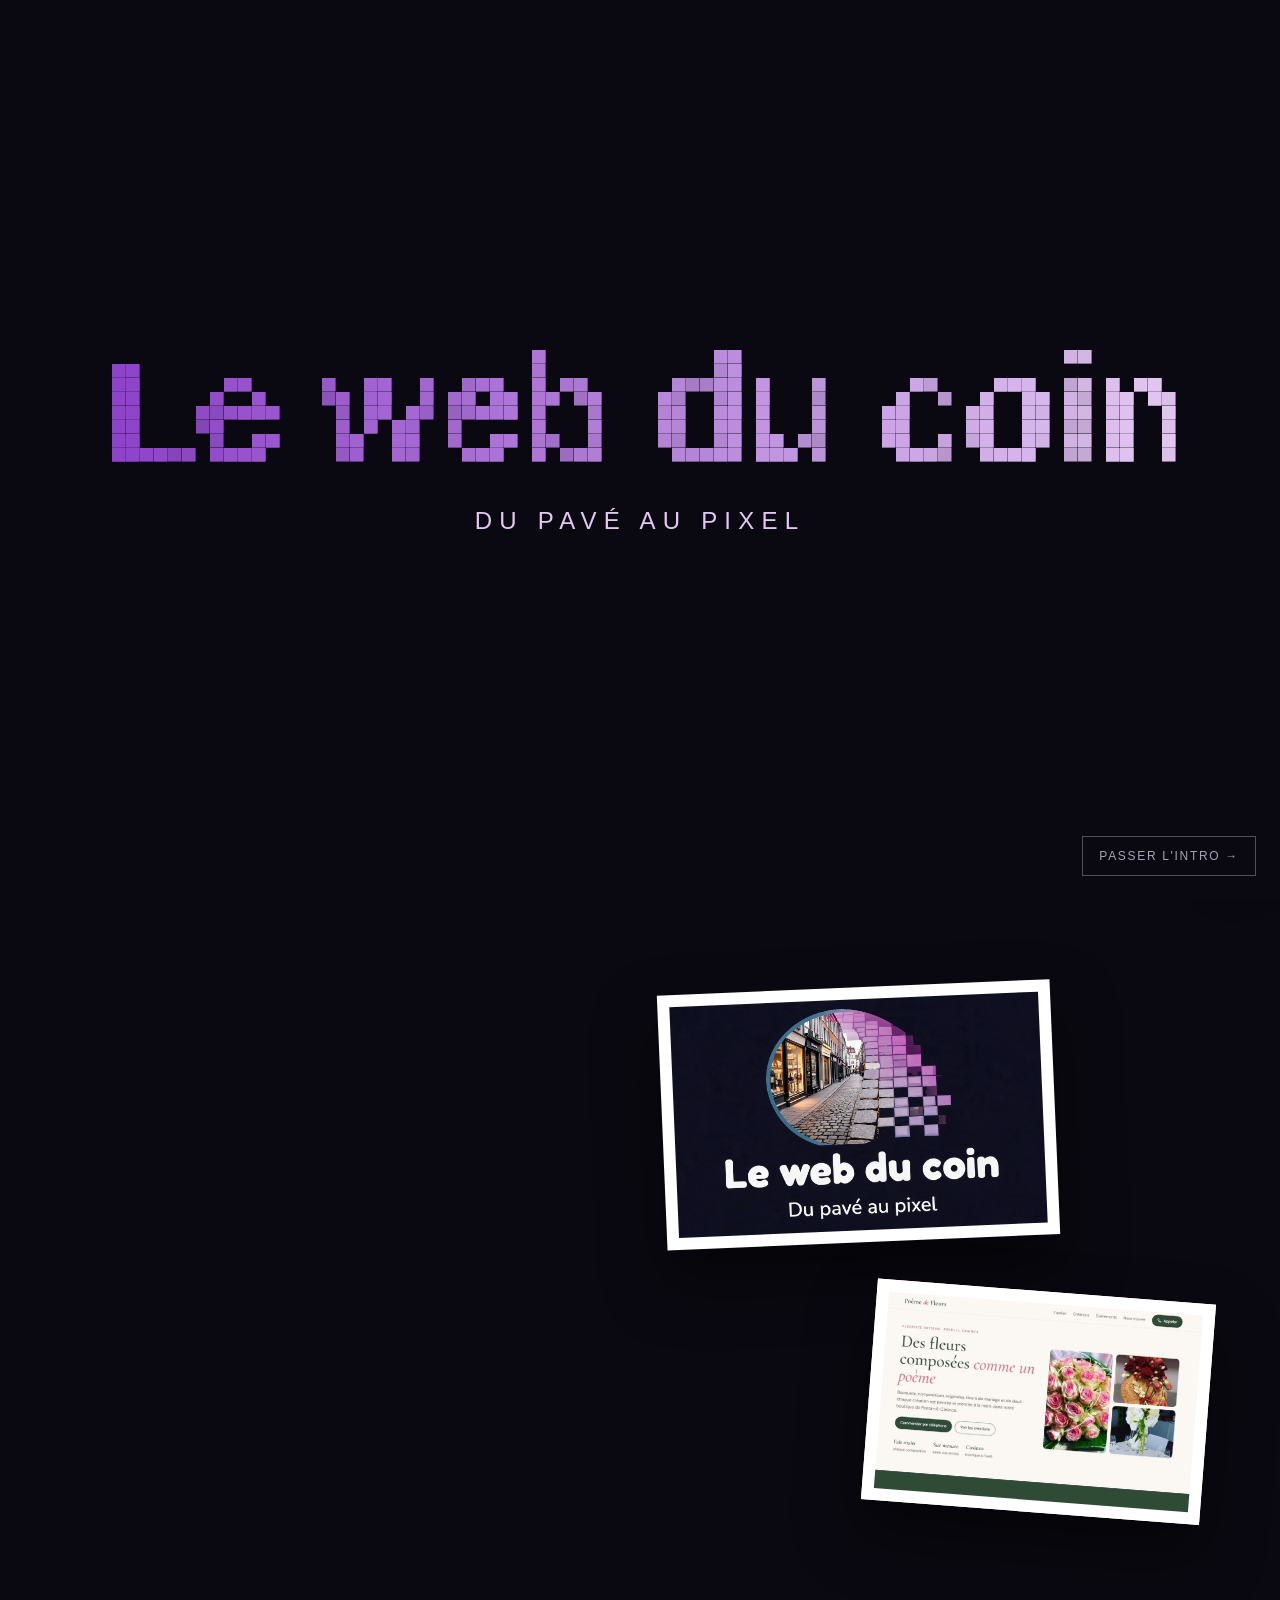
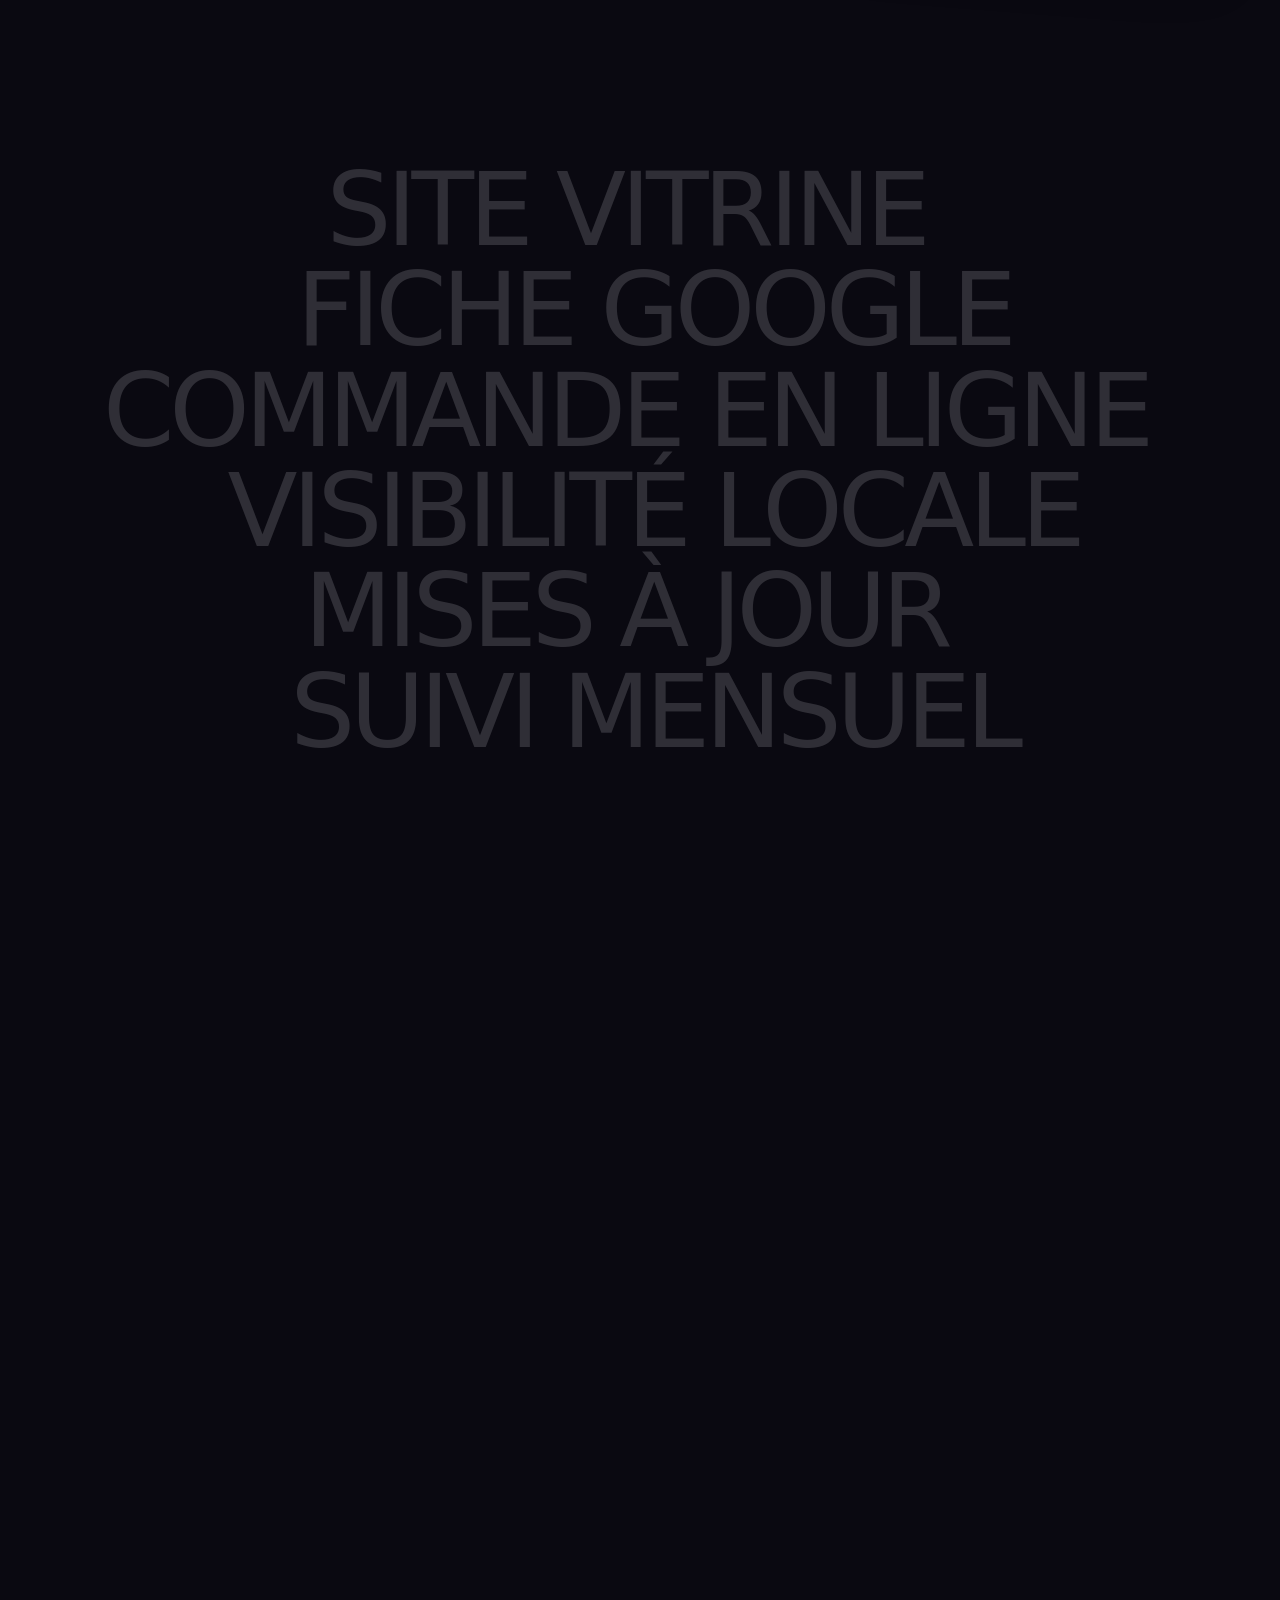
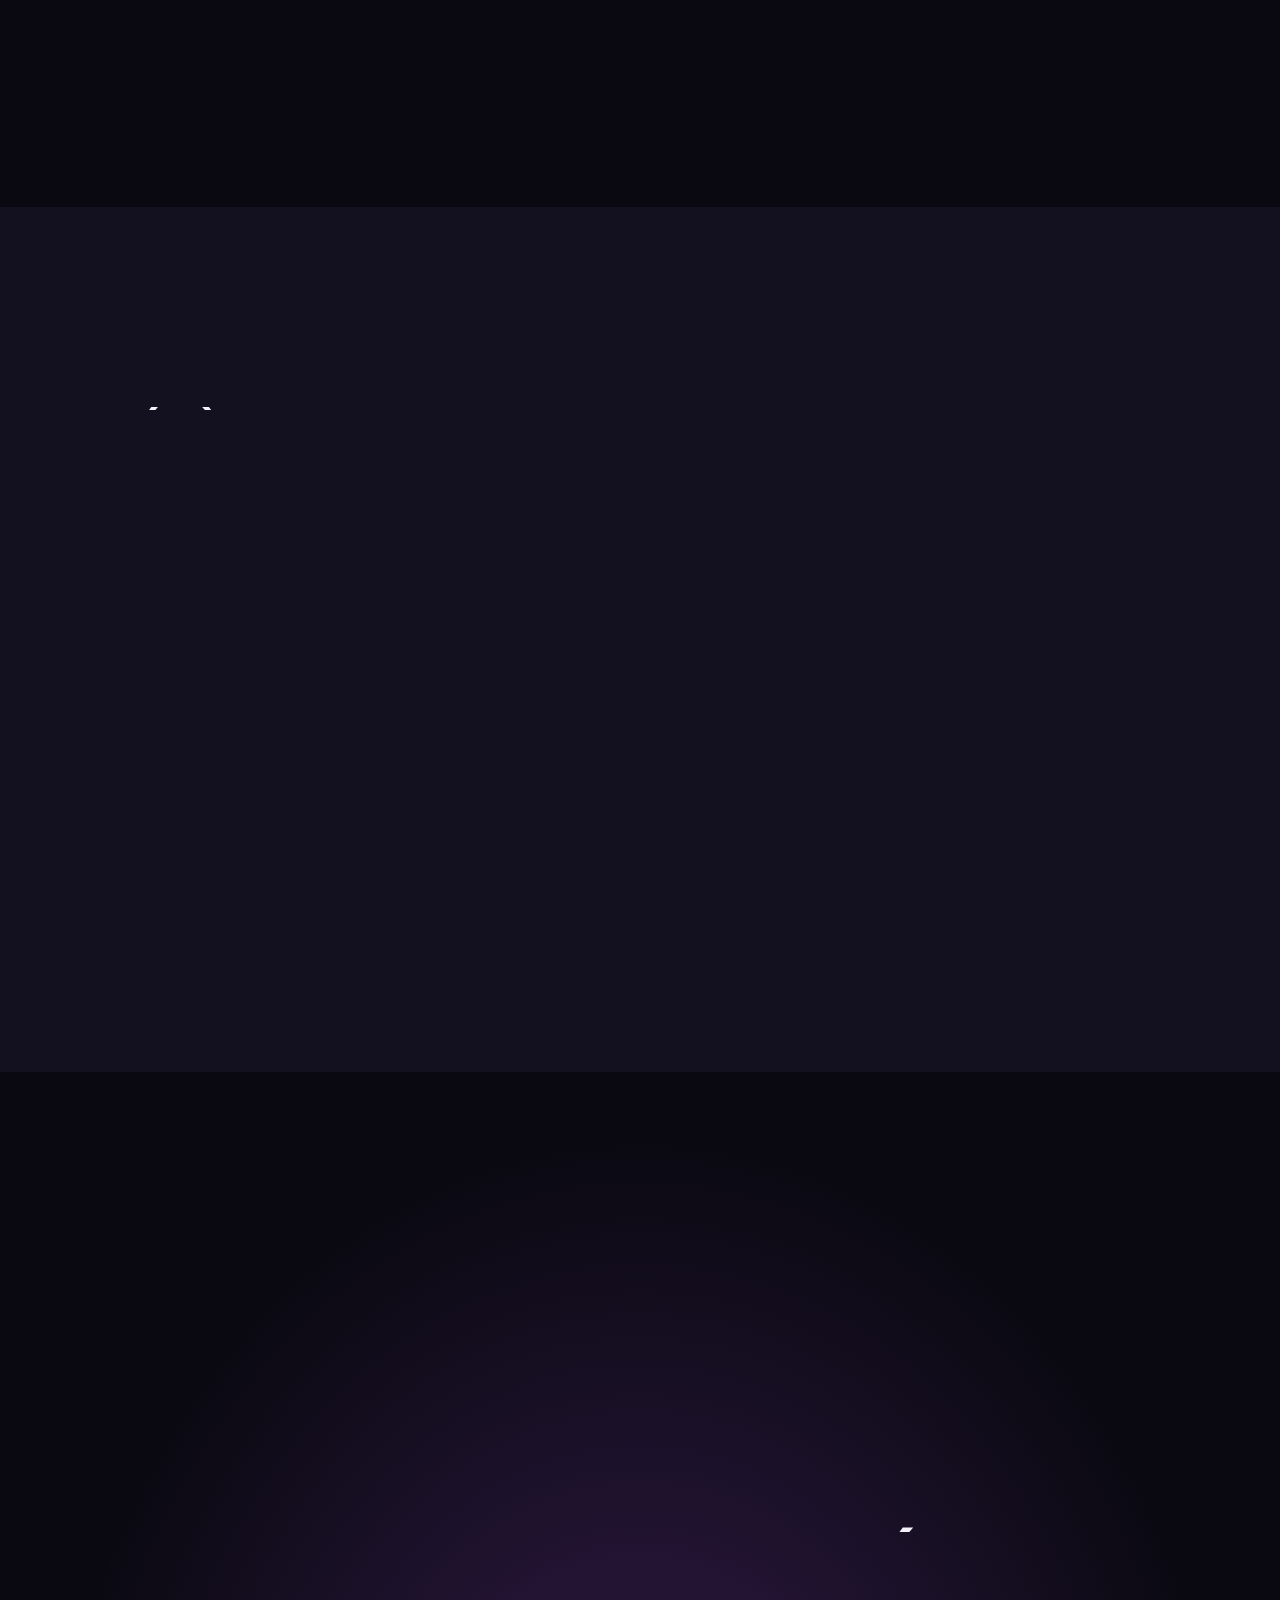
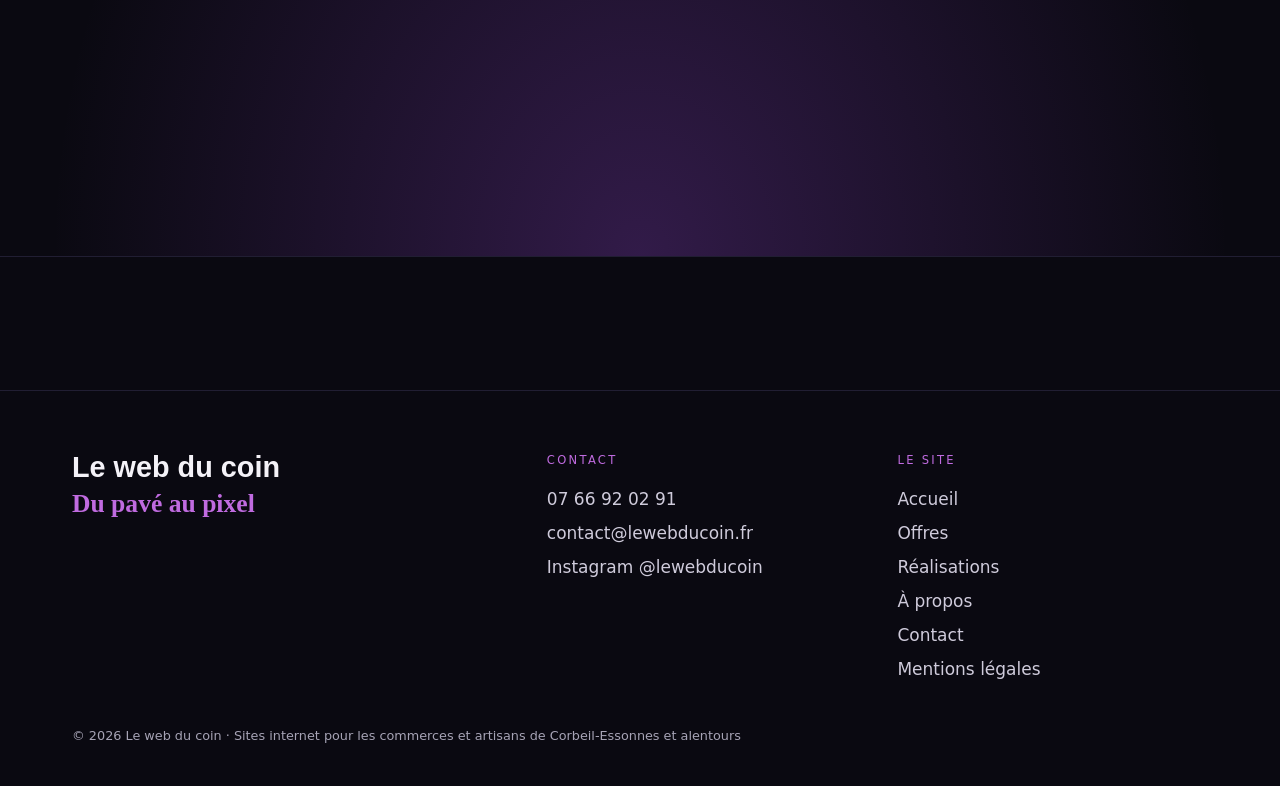
==== commit 43923ecf: "Add files via upload" ====
--- a/index.html
+++ b/index.html
@@ -1,213 +1,120 @@
 <!doctype html>
-<html lang="fr">
+<html lang="fr" class="intro-on">
 <head>
 <meta charset="utf-8">
 <meta name="viewport" content="width=device-width, initial-scale=1">
-<title>Après la 3e — Formations pro en Essonne</title>
-<meta name="description" content="Trouver un CAP ou un bac pro en Essonne (91), au lycée ou en apprentissage : métiers, lycées, CFA, places et niveau de demande.">
-<link rel="stylesheet" href="assets/leaflet/leaflet.css">
-<link rel="stylesheet" href="assets/style.css">
+<title>Le web du coin — Création de sites internet pour commerces à Corbeil-Essonnes</title>
+<meta name="description" content="Sites internet simples et efficaces pour les commerçants et artisans de Corbeil-Essonnes et alentours. Création, mise en ligne et suivi. Du pavé au pixel.">
+<link rel="canonical" href="https://lewebducoin.fr/">
+<meta property="og:title" content="Le web du coin — Création de sites internet pour commerces à Corbeil-Essonnes">
+<meta property="og:description" content="Sites internet simples et efficaces pour les commerçants et artisans de Corbeil-Essonnes et alentours. Création, mise en ligne et suivi. Du pavé au pixel.">
+<meta property="og:image" content="https://lewebducoin.fr/assets/img/og-image.jpg">
+<meta property="og:type" content="website">
+<meta name="theme-color" content="#0A0911">
+<link rel="icon" type="image/png" href="assets/img/favicon.png">
+<link rel="apple-touch-icon" href="assets/img/apple-touch-icon.png">
+<link rel="preload" href="assets/fonts/dm-sans-latin-400-normal.woff2" as="font" type="font/woff2" crossorigin>
+<link rel="stylesheet" href="assets/css/style.css">
+<script type="application/ld+json">{"@context":"https://schema.org","@type":"ProfessionalService","name":"Le web du coin","slogan":"Du pavé au pixel","url":"https://lewebducoin.fr","telephone":"+33766920291","email":"contact@lewebducoin.fr","areaServed":[{"@type": "City", "name": "Corbeil-Essonnes"}, {"@type": "City", "name": "Villabé"}, {"@type": "City", "name": "Ormoy"}, {"@type": "City", "name": "Soisy-sur-Seine"}, {"@type": "City", "name": "Étiolles"}, {"@type": "City", "name": "Grigny"}],"address":{"@type":"PostalAddress","addressLocality":"Corbeil-Essonnes","postalCode":"91100","addressCountry":"FR"},"sameAs":["https://www.instagram.com/lewebducoin/"]}</script>
 </head>
 <body>
-<header class="entete">
-  <div class="conteneur entete-grille">
-    <div class="entete-texte">
-      <p class="surtitre"><span class="badge-91">91</span> Orientation après la 3e · Essonne</p>
-      <h1>Trouve <span class="surligne">ta formation pro</span><br>près de chez toi</h1>
-      <p class="intro">CAP ou bac pro, au lycée ou en apprentissage : découvre les métiers, compare les établissements et prépare tes vœux.</p>
-      <ul class="chiffres" aria-label="Le site en chiffres">
-        <li><strong id="nb-formations">85</strong> formations</li>
-        <li><strong id="nb-lycees">31</strong> lycées et EREA</li>
-        <li><strong id="nb-cfa">11</strong> CFA</li>
-      </ul>
-      <div class="raccourcis">
-        <button class="raccourci" data-aller="metiers">🔍 Je choisis un métier</button>
-        <button class="raccourci" data-aller="carte">📍 Près de chez moi</button>
-        <button class="raccourci" data-aller="apprentissage">🤝 L'apprentissage</button>
-      </div>
-    </div>
-    <svg class="illustration" viewBox="0 0 360 260" aria-hidden="true" focusable="false">
-      <circle cx="70" cy="60" r="28" fill="#ffc83d" opacity=".95"/>
-      <path d="M0 232 C80 214 150 246 230 226 C290 212 330 222 360 216 L360 260 L0 260 Z" fill="#2c64a8"/>
-      <rect x="40" y="130" width="70" height="98" rx="4" fill="#e8eef8"/>
-      <rect x="52" y="144" width="14" height="14" rx="2" fill="#7fa6db"/><rect x="84" y="144" width="14" height="14" rx="2" fill="#7fa6db"/>
-      <rect x="52" y="170" width="14" height="14" rx="2" fill="#7fa6db"/><rect x="84" y="170" width="14" height="14" rx="2" fill="#ffc83d"/>
-      <rect x="66" y="198" width="18" height="30" rx="2" fill="#1f4e8c"/>
-      <rect x="126" y="96" width="84" height="132" rx="4" fill="#ffffff"/>
-      <rect x="126" y="96" width="84" height="18" rx="4" fill="#ffc83d"/>
-      <g fill="#7fa6db"><rect x="138" y="126" width="16" height="16" rx="2"/><rect x="160" y="126" width="16" height="16" rx="2"/><rect x="182" y="126" width="16" height="16" rx="2"/>
-      <rect x="138" y="152" width="16" height="16" rx="2"/><rect x="182" y="152" width="16" height="16" rx="2"/><rect x="138" y="178" width="16" height="16" rx="2"/><rect x="182" y="178" width="16" height="16" rx="2"/></g>
-      <rect x="159" y="176" width="18" height="52" rx="2" fill="#1f4e8c"/>
-      <g stroke="#ffc83d" stroke-width="5" stroke-linecap="round" fill="none">
-        <path d="M262 228 V82"/><path d="M240 82 H330"/><path d="M262 82 L286 64 L330 82"/><path d="M318 82 V112"/>
-      </g>
-      <rect x="308" y="112" width="20" height="14" rx="2" fill="#ffffff"/>
-      <g stroke="#ffc83d" stroke-width="2"><path d="M262 100 L276 118 M262 136 L276 154 M262 172 L276 190 M276 118 L262 136 M276 154 L262 172 M276 190 L262 208"/></g>
-      <path d="M20 250 C90 236 160 250 240 238" stroke="#ffffff" stroke-width="3" stroke-dasharray="8 8" fill="none" opacity=".7"/>
-    </svg>
+<div id="intro" aria-hidden="true"><canvas></canvas><p class="intro-slogan">Du pavé au pixel</p><button class="intro-skip" type="button">Passer l'intro →</button></div>
+<a class="skip" href="#main">Aller au contenu</a>
+<header class="header"><div class="wrap head-in">
+  <a class="brand" href="index.html"><img src="assets/img/embleme.webp" alt="" width="54" height="39"><span>Le web du coin</span></a>
+  <button class="nav-toggle" aria-expanded="false" aria-controls="menu"><span></span><b class="sr">Menu</b></button>
+  <nav aria-label="Menu principal"><ul class="nav" id="menu"><li><a href="index.html" aria-current="page">Accueil</a></li><li><a href="offres.html">Offres</a></li><li><a href="realisations.html">Réalisations</a></li><li><a href="a-propos.html">À propos</a></li><li><a href="contact.html">Contact</a></li><li class="nav-tel"><a href="tel:+33766920291">07 66 92 02 91</a></li></ul></nav>
+</div></header>
+<main id="main">
+
+<section class="hero">
+  <canvas class="pixels" aria-hidden="true"></canvas>
+  <div class="hero-in wrap">
+    <p class="kicker" data-r="up">Le web du coin · Corbeil-Essonnes</p>
+    <h1 class="split mega">Du pavé<br>au pixel</h1>
+    <p class="hand hero-hand" data-r="up" style="--d:.45s">Des sites internet pour les commerces du coin</p>
   </div>
-  <ol class="conteneur parcours" aria-label="Les étapes">
-    <li><span>1</span>Je découvre les métiers</li>
-    <li><span>2</span>Je choisis où me former</li>
-    <li><span>3</span>Je prépare mes vœux</li>
+  <a class="scroll-hint" href="#intro-txt" aria-label="Descendre"><span></span></a>
+</section>
+
+<section class="duo" id="intro-txt"><div class="wrap duo-in">
+  <div class="duo-txt">
+    <h2 class="split md">Le web du coin<br>sites internet<br>91 Essonne</h2>
+    <p data-r="up" style="--d:.15s">Je crée des sites simples, beaux et efficaces pour les commerçants et artisans du quartier. Et je m'occupe de tout, même après la mise en ligne.</p>
+    <p data-r="up" style="--d:.25s">Vos clients vous cherchent d'abord sur leur téléphone. Quand on tape « boulangerie Corbeil » ou « coiffeur près de moi », ce sont les commerces avec un site et une fiche Google soignée qui sortent en premier.</p>
+    <div class="btns" data-r="up" style="--d:.35s"><a class="btn btn-main" href="offres.html">Voir les offres</a><a class="btn btn-line" href="tel:+33766920291">07 66 92 02 91</a></div>
+  </div>
+  <div class="duo-pics">
+    <figure class="pic pic-a" data-p=".08" data-rot="-4"><img src="assets/img/banniere.jpg" alt="Une rue pavée dont les pavés se transforment en pixels" loading="lazy" width="1920" height="800"></figure>
+    <figure class="pic pic-b" data-p="-.06" data-rot="3"><img src="assets/img/real-poeme.jpg" alt="Aperçu d'un site réalisé : Poème de fleurs" loading="lazy" width="960" height="600"></figure>
+  </div>
+</div></section>
+
+<section class="stack-sec"><div class="wrap">
+  <ul class="stack" aria-label="Ce que je fais pour vous">
+    <li>Site vitrine</li><li>Fiche Google</li><li>Commande en ligne</li><li>Visibilité locale</li><li>Mises à jour</li><li>Suivi mensuel</li>
+  </ul>
+</div></section>
+
+<section class="steps-sec"><div class="wrap">
+  <figure class="pola pola-solo" data-r="zoom" style="--rot:-3deg"><img src="assets/img/embleme.webp" alt="Emblème Le web du coin : des pavés qui deviennent des pixels" loading="lazy" width="900" height="650"><span class="hand">Simple, et sans jargon</span></figure>
+  <ol class="steps">
+    <li class="st st1" data-r="up"><h3>1. On se rencontre</h3><p>Je viens dans votre commerce. Vous me parlez de votre activité, je vous écoute.</p></li>
+    <li class="st st2" data-r="up"><h3>2. Je vous montre une maquette</h3><p>Vous voyez à quoi ressemblera votre site avant de vous engager.</p></li>
+    <li class="st st3" data-r="up"><h3>3. Je le mets en ligne</h3><p>Nom de domaine, hébergement, Google : je m'occupe de toute la partie technique.</p></li>
+    <li class="st st4" data-r="up"><h3>4. Je reste là</h3><p>Nouveaux horaires, nouveau produit, fermeture exceptionnelle : un message, et je mets à jour.</p></li>
   </ol>
-</header>
+</div></section>
 
-<main class="conteneur">
-  <nav class="onglets" role="tablist" aria-label="Façon de chercher">
-    <button role="tab" class="onglet actif" data-vue="metiers" aria-selected="true">Par métier</button>
-    <button role="tab" class="onglet" data-vue="lycees" aria-selected="false">Par établissement</button>
-    <button role="tab" class="onglet" data-vue="carte" aria-selected="false">Carte</button>
-    <button role="tab" class="onglet onglet-appr" data-vue="apprentissage" aria-selected="false">L'apprentissage</button>
-  </nav>
+<section class="why"><div class="wrap">
+  <h2 class="split lg">Vos clients vous<br>cherchent d'abord<br>sur leur téléphone</h2>
+  <div class="why-grid">
+    <div data-r="up"><p class="why-n">01</p><h3>Être trouvé</h3><p>Ce sont les commerces avec un site qui apparaissent en premier dans les recherches.</p></div>
+    <div data-r="up" style="--d:.12s"><p class="why-n">02</p><h3>Ouvert 24h/24</h3><p>Horaires, prix, carte, photos : vos clients ont la réponse même quand le rideau est baissé.</p></div>
+    <div data-r="up" style="--d:.24s"><p class="why-n">03</p><h3>Rassurer</h3><p>Un site propre donne confiance. C'est souvent ce qui fait choisir votre boutique plutôt que celle d'à côté.</p></div>
+  </div>
+</div></section>
 
-  <section class="outils" aria-label="Filtres">
-    <div class="niveaux" role="group" aria-label="Diplôme">
-      <button class="puce actif" data-niveau="TOUS">Tout</button>
-      <button class="puce" data-niveau="CAP">CAP <small>2 ans</small></button>
-      <button class="puce" data-niveau="BAC">Bac pro <small>3 ans</small></button>
-    </div>
-    <div class="niveaux voies" role="group" aria-label="Façon de se former">
-      <button class="puce" data-voie="scolaire">🏫 Au lycée</button>
-      <button class="puce" data-voie="apprentissage">🤝 En apprentissage</button>
-    </div>
-    <label class="recherche">
-      <span class="visuellement-cache">Rechercher</span>
-      <input id="recherche" type="search" placeholder="Un métier, une ville, un lycée…" autocomplete="off">
-    </label>
-    <label class="choix-ville">
-      <span class="visuellement-cache">Ville</span>
-      <select id="ville"><option value="">Toutes les villes</option></select>
-    </label>
-    <p id="info-recherche" class="info-recherche" hidden></p>
-    <details class="legende-barre">
-      <summary>
-        <span class="legende-titre">Les couleurs :</span>
-        <span class="leg"><span class="pastille vert"></span>Places disponibles</span>
-        <span class="leg"><span class="pastille orange"></span>Demandée</span>
-        <span class="leg"><span class="pastille rouge"></span>Très demandée</span>
-        <span class="leg"><span class="pastille appr"></span>Apprentissage</span>
-        <span class="leg-aide">ⓘ Comment lire ?</span>
-      </summary>
-      <div class="legende-detail">
-        <p>Pour chaque formation au lycée, on compare le nombre d'élèves qui l'ont mise <strong>en 1er vœu</strong> au nombre de places (chiffres du CIO).</p>
-        <ul>
-          <li><span class="pastille vert"></span><span><strong>Places disponibles</strong> : moins de demandes que de places.</span></li>
-          <li><span class="pastille orange"></span><span><strong>Demandée</strong> : autant ou un peu plus de demandes que de places.</span></li>
-          <li><span class="pastille rouge"></span><span><strong>Très demandée</strong> : plus de 2 demandes pour 1 place. Garde-la dans tes vœux, mais ajoute d'autres choix.</span></li>
-          <li><span class="pastille appr"></span><span><strong>Apprentissage</strong> : pas de chiffre. Pour entrer, il faut surtout trouver une entreprise.</span></li>
-        </ul>
-        <p class="note">Une couleur ne veut pas dire « c'est impossible ». Parle de tes vœux avec ton professeur principal.</p>
-      </div>
-    </details>
-  </section>
+<section class="offres-sec"><div class="wrap">
+  <div class="sec-head"><h2 class="split lg">Trois formules<br>des prix clairs</h2><p data-r="up">+ suivi mensuel à partir de 29 €/mois : hébergement, mises à jour, petites modifications.</p></div>
+  <div class="offres"><article class="offre" data-r="up" style="--d:0.0s">
+  <p class="offre-n">01</p><p class="badge">L'essentiel pour exister en ligne</p><h3>Vitrine</h3>
+  <p class="prix"><small>à partir de</small> 290 €</p><p class="offre-s">Pour être trouvé et joignable</p>
+  <a class="lnk" href="offres.html">Voir le détail →</a></article><article class="offre vedette" data-r="up" style="--d:0.12s">
+  <p class="offre-n">02</p><p class="badge">La plus demandée</p><h3>Vitrine + produits</h3>
+  <p class="prix"><small>à partir de</small> 490 €</p><p class="offre-s">Pour montrer ce que vous vendez</p>
+  <a class="lnk" href="offres.html">Voir le détail →</a></article><article class="offre" data-r="up" style="--d:0.24s">
+  <p class="offre-n">03</p><p class="badge">Pour aller plus loin</p><h3>Commande en ligne</h3>
+  <p class="prix"><small>à partir de</small> 790 €</p><p class="offre-s">Pour vendre ou réserver en ligne</p>
+  <a class="lnk" href="offres.html">Voir le détail →</a></article></div>
+</div></section>
 
-  <section id="vue-metiers">
-    <div id="secteurs" class="secteurs" aria-label="Secteurs"></div>
-    <div class="entete-resultats">
-      <h2 id="titre-resultats">Toutes les formations</h2>
-      <button id="effacer" class="lien" hidden>Tout effacer</button>
-    </div>
-    <div id="resultats" class="grille"></div>
-  </section>
-
-  <section id="vue-lycees" hidden>
-    <div id="lycees" class="liste-lycees"></div>
-  </section>
-
-  <section id="vue-carte" hidden>
-    <p class="aide-carte">Chaque rond = une ville. Le chiffre indique le nombre de lycées qui correspondent à ta recherche. Clique dessus pour les voir.</p>
-    <div id="carte" class="carte-geo" role="region" aria-label="Carte des lycées de l'Essonne"></div>
-    <p class="note">Position approximative : les lycées sont placés au centre de leur ville. Pour l'adresse exacte et le trajet, ouvre la fiche du lycée.</p>
-  </section>
-
-  <section id="vue-apprentissage" class="guide" hidden>
-    <h2>L'apprentissage, c'est quoi ?</h2>
-    <p class="chapo">Tu prépares <strong>le même diplôme</strong> (CAP ou bac pro), mais tu es <strong>salarié·e d'une entreprise</strong>. Tu alternes entre l'entreprise et un centre de formation d'apprentis (CFA). Par exemple : 2 semaines en entreprise, 1 semaine au CFA. Le rythme change selon les CFA.</p>
-
-    <div class="guide-grille">
-      <article class="guide-bloc">
-        <h3>👤 Qui peut le faire ?</h3>
-        <p>À partir de <strong>16 ans</strong>. Tu peux aussi commencer à <strong>15 ans</strong> si tu as terminé ta 3e.</p>
-        <p>Durée : <strong>2 ans</strong> pour un CAP, <strong>3 ans</strong> pour un bac pro.</p>
-      </article>
-      <article class="guide-bloc">
-        <h3>💶 Tu es payé·e</h3>
-        <p>Tu as un vrai contrat de travail et un salaire. La formation au CFA est gratuite pour toi.</p>
-        <table class="salaire">
-          <caption>Salaire minimum si tu as moins de 18 ans</caption>
-          <thead><tr><th>Année</th><th>% du SMIC</th><th>Environ (brut / mois)</th></tr></thead>
-          <tbody>
-            <tr><td>1re année</td><td>27 %</td><td>500 €</td></tr>
-            <tr><td>2e année</td><td>39 %</td><td>730 €</td></tr>
-            <tr><td>3e année</td><td>55 %</td><td>1 030 €</td></tr>
-          </tbody>
-        </table>
-        <p class="note">Montants arrondis calculés sur le SMIC 2026. Certaines entreprises paient plus.</p>
-      </article>
-      <article class="guide-bloc important">
-        <h3>🔑 Le plus important : trouver une entreprise</h3>
-        <p>Pour être apprenti·e, il faut qu'une entreprise accepte de signer ton contrat. <strong>C'est à toi de la chercher</strong>, avec de l'aide.</p>
-        <ul class="puces">
-          <li>Commence tôt : dès janvier ou février de ta 3e.</li>
-          <li>Prépare un CV et une petite lettre avec ton professeur principal.</li>
-          <li>Appelle ou va voir les artisans et les entreprises près de chez toi (boulangeries, garages, électriciens…).</li>
-          <li>Pense à l'entreprise de ton stage de 3e.</li>
-          <li>Demande de l'aide au CFA : beaucoup ont des offres et t'aident à chercher.</li>
-        </ul>
-      </article>
-      <article class="guide-bloc">
-        <h3>⏳ Pas encore d'entreprise en septembre ?</h3>
-        <p>Tu peux quand même <strong>commencer au CFA pendant 3 mois maximum</strong> sans employeur. Le CFA t'aide à en trouver un pendant ce temps.</p>
-      </article>
-      <article class="guide-bloc">
-        <h3>📝 Et dans mes vœux (Affelnet) ?</h3>
-        <p>Tu peux indiquer des vœux en apprentissage. Ces vœux servent à <strong>signaler ton projet</strong> au CFA, qui te contacte. Ils ne te donnent pas une place automatiquement.</p>
-        <p><strong>Conseil :</strong> mets aussi des vœux au lycée professionnel, pour être sûr·e d'avoir une place si tu ne trouves pas d'entreprise.</p>
-      </article>
-      <article class="guide-bloc">
-        <h3>⚖️ Lycée ou apprentissage ?</h3>
-        <table class="compare">
-          <thead><tr><th></th><th>🏫 Au lycée</th><th>🤝 En apprentissage</th></tr></thead>
-          <tbody>
-            <tr><td>Statut</td><td>Élève</td><td>Salarié·e</td></tr>
-            <tr><td>Salaire</td><td>Non</td><td>Oui</td></tr>
-            <tr><td>Vacances</td><td>Vacances scolaires</td><td>5 semaines de congés par an</td></tr>
-            <tr><td>Entreprise</td><td>Stages (périodes de formation en milieu professionnel)</td><td>Tout au long de la formation</td></tr>
-            <tr><td>Pour entrer</td><td>Affectation par Affelnet</td><td>Signer un contrat avec une entreprise</td></tr>
-          </tbody>
-        </table>
-        <p class="note">L'apprentissage demande d'être autonome et à l'heure, comme au travail. Parles-en avec ton professeur principal et ta famille.</p>
-      </article>
-    </div>
-
-    <h3>🔗 Sites utiles pour chercher une entreprise</h3>
-    <div class="actions">
-      <a class="bouton-lien principal" href="https://labonnealternance.apprentissage.beta.gouv.fr/" target="_blank" rel="noopener">La bonne alternance (offres + entreprises) ↗</a>
-      <a class="bouton-lien" href="https://www.1jeune1solution.gouv.fr/apprentissage" target="_blank" rel="noopener">1 jeune 1 solution ↗</a>
-      <a class="bouton-lien" href="https://www.service-public.gouv.fr/particuliers/vosdroits/F2918" target="_blank" rel="noopener">Contrat d'apprentissage (service-public) ↗</a>
-    </div>
-    <p><button class="bouton-lien" data-voie-raccourci="apprentissage">🤝 Voir toutes les formations en apprentissage en Essonne</button></p>
-  </section>
-
+<section class="reals"><div class="wrap">
+  <div class="sec-head"><h2 class="split lg">Déjà<br>en ligne</h2><p data-r="up">Un loueur de matériel, une fleuriste, un outil d'orientation : chaque projet est différent.</p></div>
+  <div class="polas"><a class="pola" href="https://ugoloc91.netlify.app/" target="_blank" rel="noopener" data-r="zoom" style="--d:0.0s;--rot:-3deg">
+  <img src="assets/img/real-ugoloc.jpg" alt="Aperçu du site Ugo Loc 91" loading="lazy" width="960" height="600"><span class="hand">Ugo Loc 91</span><small>Location de matériel · Essonne</small></a><a class="pola" href="https://poemedefleurs.netlify.app/" target="_blank" rel="noopener" data-r="zoom" style="--d:0.15s;--rot:2deg">
+  <img src="assets/img/real-poeme.jpg" alt="Aperçu du site Poème de fleurs" loading="lazy" width="960" height="600"><span class="hand">Poème de fleurs</span><small>Fleuriste artisan · Corse</small></a><a class="pola" href="https://orientation91.fr/" target="_blank" rel="noopener" data-r="zoom" style="--d:0.3s;--rot:-1.5deg">
+  <img src="assets/img/real-orientation.jpg" alt="Aperçu du site Orientation 91" loading="lazy" width="960" height="600"><span class="hand">Orientation 91</span><small>Outil pédagogique</small></a></div>
+  <p class="center" data-r="up"><a class="btn btn-line" href="realisations.html">Toutes les réalisations</a></p>
+</div></section>
+<section class="cta"><canvas class="pixels" data-density="16000" aria-hidden="true"></canvas><div class="wrap">
+  <p class="hand big" data-r="up">On en parle ?</p>
+  <h2 class="split xl">Autour<br>d'un café</h2>
+  <p class="lead" data-r="up" style="--d:.2s">Je passe dans votre boutique, on regarde ensemble ce dont vous avez besoin. Sans engagement.</p>
+  <div class="btns" data-r="up" style="--d:.35s"><a class="btn btn-main" href="tel:+33766920291">Appeler le 07 66 92 02 91</a><a class="btn btn-line" href="https://wa.me/33766920291?text=Bonjour%2C%20je%20souhaite%20des%20infos%20pour%20le%20site%20de%20mon%20commerce." rel="noopener">WhatsApp</a></div>
+</div></section>
 </main>
-
-<dialog id="fiche" aria-labelledby="fiche-titre">
-  <div class="fiche-contenu" id="fiche-contenu"></div>
-</dialog>
-
-<footer class="pied">
-  <div class="conteneur">
-    <p><a id="signaler" class="bouton-lien signaler" href="#">⚠️ Signaler une erreur ou une info dépassée</a></p>
-    <p class="signature">Site réalisé par <strong>David Dos Santos</strong>, enseignant en SEGPA.</p>
-    <p class="liens-pied"><a href="apropos.html">À propos</a> · <a href="mentions-legales.html">Mentions légales</a></p>
-    <p id="source"></p>
-    <p>Lycées professionnels publics, EREA et centres de formation d'apprentis (CFA) de l'Essonne. Sources : CIO de l'Essonne, Onisep, CFA de l'académie de Versailles. Fond de carte : © IGN (Plan IGN). Site non officiel : vérifie toujours auprès de ton professeur principal, du CIO ou de l'établissement.</p>
+<footer class="footer">
+  <div class="band" aria-hidden="true"><div class="band-in">Corbeil-Essonnes · Villabé · Ormoy · Soisy-sur-Seine · Étiolles · Grigny · Ris-Orangis · Évry · Saint-Germain-lès-Corbeil · Corbeil-Essonnes · Villabé · Ormoy · Soisy-sur-Seine · Étiolles · Grigny · Ris-Orangis · Évry · Saint-Germain-lès-Corbeil ·</div></div>
+  <div class="wrap foot-in">
+    <div><p class="foot-logo">Le web du coin</p><p class="hand">Du pavé au pixel</p></div>
+    <div><p class="foot-h">Contact</p><p><a href="tel:+33766920291">07 66 92 02 91</a><br><a href="mailto:contact@lewebducoin.fr">contact@lewebducoin.fr</a><br><a href="https://www.instagram.com/lewebducoin/" rel="noopener">Instagram @lewebducoin</a></p></div>
+    <div><p class="foot-h">Le site</p><p><a href="index.html">Accueil</a><br><a href="offres.html">Offres</a><br><a href="realisations.html">Réalisations</a><br><a href="a-propos.html">À propos</a><br><a href="contact.html">Contact</a><br><a href="mentions-legales.html">Mentions légales</a></p></div>
   </div>
+  <p class="wrap foot-copy">© 2026 Le web du coin · Sites internet pour les commerces et artisans de Corbeil-Essonnes et alentours</p>
 </footer>
-
-<script src="assets/leaflet/leaflet.js"></script>
-<script src="data/formations.js"></script>
-<script src="assets/app.js"></script>
+<a class="fab" href="https://wa.me/33766920291?text=Bonjour%2C%20je%20souhaite%20des%20infos%20pour%20le%20site%20de%20mon%20commerce." aria-label="Écrire sur WhatsApp" rel="noopener">💬</a>
+<script src="assets/js/intro.js"></script>
+<script src="assets/js/main.js"></script>
 </body>
 </html>
--- a/assets/css/style.css
+++ b/assets/css/style.css
@@ -0,0 +1,236 @@
+/* Le Web du Coin — v2 · noir & mauve · inspiration agence créative */
+@font-face{font-family:"DM";src:url(../fonts/dm-sans-latin-300-normal.woff2) format("woff2");font-weight:300;font-display:swap}
+@font-face{font-family:"DM";src:url(../fonts/dm-sans-latin-400-normal.woff2) format("woff2");font-weight:400;font-display:swap}
+@font-face{font-family:"DM";src:url(../fonts/dm-sans-latin-500-normal.woff2) format("woff2");font-weight:500;font-display:swap}
+@font-face{font-family:"Fredoka";src:url(../fonts/fredoka-600.woff2) format("woff2");font-weight:600;font-display:swap}
+@font-face{font-family:"Hand";src:url(../fonts/caveat-latin-600-normal.woff2) format("woff2");font-weight:600;font-display:swap}
+
+:root{--noir:#0A0911;--noir-2:#13111F;--noir-3:#211E33;--mauve:#C06BE0;--mauve-f:#8E44C9;--lilas:#E3C8F2;--blanc:#F4F2F8;--gris:#A6A3B5;--max:1180px;--ease:cubic-bezier(.2,.7,.2,1)}
+*{box-sizing:border-box;margin:0;padding:0}
+html{scroll-behavior:smooth}
+html.intro-on{overflow:hidden}
+body{background:var(--noir);color:var(--blanc);font:300 17px/1.6 "DM",system-ui,sans-serif;overflow-x:hidden}
+img{display:block;max-width:100%;height:auto}
+a{color:inherit}
+::selection{background:var(--mauve);color:#fff}
+h1,h2,h3{font-weight:400;line-height:.95;letter-spacing:-.045em;text-transform:uppercase}
+h3{font-size:1.25rem;letter-spacing:-.02em;line-height:1.1}
+.wrap{width:100%;max-width:var(--max);margin:0 auto;padding:0 22px}
+.center{text-align:center}
+.sr{position:absolute;width:1px;height:1px;overflow:hidden;clip:rect(0 0 0 0)}
+.skip{position:absolute;left:-999px}.skip:focus{left:10px;top:10px;z-index:200;background:#fff;color:#000;padding:8px}
+.kicker{font-weight:500;text-transform:uppercase;letter-spacing:.22em;font-size:.75rem;color:var(--mauve);margin-bottom:18px}
+.hand{font-family:"Hand",cursive;font-weight:600;color:var(--lilas);letter-spacing:0;text-transform:none}
+.lead{font-size:1.2rem;max-width:52ch;color:#d9d6e3}
+.mega{font-size:clamp(3.6rem,13vw,11rem)}
+.xl{font-size:clamp(3rem,9vw,7.5rem)}
+.lg{font-size:clamp(2.4rem,6vw,4.6rem)}
+.md{font-size:clamp(1.8rem,3.4vw,2.6rem);letter-spacing:-.03em;line-height:1}
+section{position:relative}
+
+/* Boutons */
+.btns{display:flex;flex-wrap:wrap;gap:14px;margin-top:32px}
+.btn{display:inline-flex;align-items:center;gap:.6em;font:500 .82rem/1 "DM",sans-serif;text-transform:uppercase;letter-spacing:.14em;text-decoration:none;padding:17px 26px;border:1.5px solid transparent;transition:background .25s,color .25s,border-color .25s,transform .25s}
+.btn:hover{transform:translateY(-2px)}
+.btn-main{background:var(--mauve);color:#140c1c}
+.btn-main:hover{background:var(--lilas)}
+.btn-line{border-color:rgba(244,242,248,.45)}
+.btn-line:hover{border-color:var(--mauve);color:var(--mauve)}
+.lnk{display:inline-block;margin-top:auto;padding-top:20px;color:var(--mauve);text-decoration:none;font-weight:500;letter-spacing:.04em}
+.lnk:hover{color:var(--lilas)}
+
+/* En-tête */
+.header{position:fixed;top:0;left:0;right:0;z-index:60;transition:background .35s,backdrop-filter .35s,border-color .35s;border-bottom:1px solid transparent}
+.header.small{background:rgba(10,9,17,.82);backdrop-filter:blur(10px);border-color:var(--noir-3)}
+.head-in{display:flex;align-items:center;justify-content:space-between;height:86px;transition:height .35s var(--ease)}
+.header.small .head-in{height:66px}
+.brand{display:flex;align-items:center;gap:12px;text-decoration:none;font:600 1.3rem "Fredoka",sans-serif;letter-spacing:.005em}
+.brand img{width:54px;transition:transform .5s var(--ease)}
+.brand:hover img{transform:rotate(-6deg) scale(1.06)}
+.nav{display:flex;align-items:center;gap:26px;list-style:none}
+.nav a{text-decoration:none;font-size:.78rem;font-weight:500;text-transform:uppercase;letter-spacing:.14em;position:relative;padding:6px 0}
+.nav a::after{content:"";position:absolute;left:0;right:100%;bottom:0;height:1.5px;background:var(--mauve);transition:right .35s var(--ease)}
+.nav a:hover::after,.nav a[aria-current="page"]::after{right:0}
+.nav-tel a{border:1.5px solid var(--mauve);padding:10px 16px;color:var(--lilas)}
+.nav-tel a::after{display:none}
+.nav-toggle{display:none;background:none;border:0;width:46px;height:46px;cursor:pointer;position:relative;z-index:70}
+.nav-toggle span,.nav-toggle span::before,.nav-toggle span::after{display:block;width:26px;height:1.5px;background:#fff;margin:auto;position:relative;transition:transform .35s,background .35s}
+.nav-toggle span::before,.nav-toggle span::after{content:"";position:absolute;left:0}
+.nav-toggle span::before{top:-8px}.nav-toggle span::after{top:8px}
+.menu-open .nav-toggle span{background:transparent}
+.menu-open .nav-toggle span::before{transform:translateY(8px) rotate(45deg)}
+.menu-open .nav-toggle span::after{transform:translateY(-8px) rotate(-45deg)}
+@media (max-width:900px){
+  .nav-toggle{display:block}
+  .nav{position:fixed;inset:0;flex-direction:column;justify-content:center;gap:10px;background:var(--noir);clip-path:circle(0 at calc(100% - 44px) 43px);transition:clip-path .6s var(--ease)}
+  .nav.open{clip-path:circle(150% at calc(100% - 44px) 43px)}
+  .nav a{font-size:1.7rem;letter-spacing:-.02em;font-weight:400}
+  .nav-tel{margin-top:20px}.nav-tel a{font-size:1rem}
+}
+
+/* Champ de pixels */
+canvas.pixels{position:absolute;inset:0;width:100%;height:100%;pointer-events:none;z-index:0}
+
+/* Héros */
+.hero{min-height:100svh;display:flex;align-items:center;justify-content:center;text-align:center;overflow:hidden;background:radial-gradient(ellipse at 50% 120%,rgba(142,68,201,.28),transparent 60%)}
+.hero-in{position:relative;z-index:1;padding-top:60px}
+.hero .kicker{margin-bottom:26px}
+.hero h1 .ln:last-child span{color:var(--mauve)}
+.hero-hand{font-size:clamp(1.5rem,3vw,2.3rem);margin-top:18px}
+.scroll-hint{position:absolute;bottom:34px;left:50%;width:26px;height:42px;margin-left:-13px;border:1.5px solid rgba(244,242,248,.5);border-radius:14px;z-index:1}
+.scroll-hint span{position:absolute;left:50%;top:8px;width:3px;height:8px;margin-left:-1.5px;background:var(--mauve);border-radius:2px;animation:wheel 1.8s infinite}
+@keyframes wheel{0%{opacity:0;transform:translateY(0)}30%{opacity:1}100%{opacity:0;transform:translateY(14px)}}
+
+/* Duo texte + photos inclinées */
+.duo{padding:140px 0}
+.duo-in{display:grid;grid-template-columns:1fr 1.05fr;gap:70px;align-items:center}
+.duo-txt h2{margin-bottom:26px}
+.duo-txt p+p{margin-top:14px}
+.duo-txt p{color:#d9d6e3;max-width:50ch}
+.duo-pics{position:relative;min-height:520px}
+.pic{position:absolute;background:#fff;padding:12px;box-shadow:0 30px 60px rgba(0,0,0,.5)}
+.pic img{width:100%;aspect-ratio:16/10;object-fit:cover}
+.pic-a{width:72%;left:0;top:0;rotate:-4deg}
+.pic-b{width:62%;right:0;bottom:0;rotate:3deg;padding:0;border:12px solid #fff}
+@media (max-width:900px){.duo{padding:100px 0}.duo-in{grid-template-columns:1fr;gap:50px}.duo-pics{min-height:380px}}
+
+/* Liste géante qui s'allume au défilement */
+.stack-sec{padding:60px 0 140px}
+.stack{list-style:none;text-align:center}
+.stack li{--on:0;font-size:clamp(2.3rem,8vw,7rem);line-height:.98;letter-spacing:-.05em;text-transform:uppercase;font-weight:400;
+  color:color-mix(in srgb,var(--mauve) calc(var(--on) * 100%),rgba(244,242,248,.16));transform:translateX(calc((1 - var(--on)) * -14px));transition:color .15s linear}
+.js .stack li:nth-child(even){transform:translateX(calc((1 - var(--on)) * 14px))}
+
+/* Étapes en diagonale */
+.steps-sec{padding:40px 0 150px}
+.pola{display:block;background:#fff;color:#1b1b1f;padding:14px 14px 56px;box-shadow:0 30px 60px rgba(0,0,0,.5);text-decoration:none;position:relative;rotate:var(--rot,0deg);transition:rotate .5s var(--ease),scale .5s var(--ease)}
+.pola img{width:100%;aspect-ratio:16/10;object-fit:cover;background:var(--noir)}
+.pola .hand{position:absolute;left:0;right:0;bottom:12px;text-align:center;color:#2a2340;font-size:1.7rem}
+.pola small{position:absolute;left:0;right:0;bottom:-26px;text-align:center;color:var(--gris);font-size:.8rem;letter-spacing:.05em}
+a.pola:hover{rotate:0deg;scale:1.03}
+.pola-solo{max-width:330px;margin:0 auto}
+.pola-solo img{aspect-ratio:900/650;object-fit:contain;background:var(--noir)}
+.steps{list-style:none;display:grid;grid-template-columns:repeat(3,1fr);gap:30px 50px;margin-top:-40px}
+.st h3{margin-bottom:10px}
+.st p{color:var(--gris);font-size:.98rem}
+.st1{grid-column:3;grid-row:1}.st2{grid-column:2;grid-row:2}.st3{grid-column:1;grid-row:3}.st4{grid-column:3;grid-row:3}
+.st{border-top:1px solid var(--noir-3);padding-top:18px}
+@media (max-width:900px){.steps{grid-template-columns:1fr;margin-top:50px}.st1,.st2,.st3,.st4{grid-column:1;grid-row:auto}}
+
+/* Pourquoi */
+.why{padding:120px 0;background:var(--noir-2)}
+.why-grid{display:grid;grid-template-columns:repeat(3,1fr);gap:40px;margin-top:70px}
+.why-grid.two{grid-template-columns:1fr 1fr;margin-top:0}
+.why-n{font-family:"Fredoka";font-size:3.2rem;color:transparent;-webkit-text-stroke:1.2px var(--mauve);line-height:1;margin-bottom:14px}
+.why-grid h3{margin-bottom:10px}
+.why-grid p:not(.why-n){color:var(--gris)}
+.quote{font-size:clamp(1.4rem,2.6vw,2rem);line-height:1.3;max-width:30ch;margin:90px auto 0;text-align:center;letter-spacing:-.02em;font-weight:300}
+.quote::before{content:"“";display:block;font-family:"Fredoka";font-size:4rem;line-height:.6;color:var(--mauve)}
+@media (max-width:800px){.why-grid,.why-grid.two{grid-template-columns:1fr}}
+
+/* Offres */
+.offres-sec{padding:130px 0}
+.sec-head{display:grid;grid-template-columns:1fr 1fr;gap:40px;align-items:end;margin-bottom:60px}
+.sec-head p{color:var(--gris);max-width:40ch;justify-self:end}
+@media (max-width:800px){.sec-head{grid-template-columns:1fr}.sec-head p{justify-self:start}}
+.offres{display:grid;grid-template-columns:repeat(3,1fr);gap:24px}
+@media (max-width:900px){.offres{grid-template-columns:1fr}}
+.offre{display:flex;flex-direction:column;border:1px solid var(--noir-3);padding:34px 30px;background:linear-gradient(180deg,rgba(255,255,255,.02),transparent);transition:border-color .35s,transform .35s var(--ease)}
+.offre:hover{border-color:var(--mauve);transform:translateY(-6px)}
+.offre.vedette{border-color:var(--mauve-f);background:linear-gradient(180deg,rgba(142,68,201,.18),transparent 70%)}
+.offre-n{font-family:"Fredoka";color:transparent;-webkit-text-stroke:1px var(--gris);font-size:2.6rem;line-height:1}
+.badge{font-size:.7rem;text-transform:uppercase;letter-spacing:.2em;color:var(--mauve);margin:18px 0 8px;font-weight:500}
+.offre h3{font-size:1.6rem}
+.prix{font-family:"Fredoka";font-size:2.8rem;margin:16px 0 4px;color:#fff}
+.prix small{font:300 .9rem "DM",sans-serif;color:var(--gris)}
+.offre-s{color:var(--gris)}
+.offre ul{list-style:none;margin:22px 0 10px}
+.offre li{padding:9px 0 9px 22px;border-top:1px solid var(--noir-3);position:relative;font-size:.95rem}
+.offre li::before{content:"";position:absolute;left:0;top:17px;width:8px;height:8px;background:var(--mauve)}
+.encart{margin-top:40px;border:1px dashed var(--mauve-f);padding:28px 30px}
+.encart h3{margin-bottom:8px;color:var(--lilas)}
+.checks{list-style:none}
+.checks li{padding:16px 0 16px 34px;border-bottom:1px solid var(--noir-3);position:relative}
+.checks li::before{content:"";position:absolute;left:0;top:23px;width:12px;height:12px;background:var(--mauve);box-shadow:6px 6px 0 rgba(192,107,224,.35)}
+
+/* Réalisations */
+.reals{padding:130px 0;background:var(--noir-2);overflow:hidden}
+.polas{display:grid;grid-template-columns:repeat(3,1fr);gap:40px;margin-bottom:80px}
+@media (max-width:900px){.polas{grid-template-columns:1fr;gap:70px}}
+.reals-list{padding:60px 0 120px}
+.real{display:grid;grid-template-columns:1fr 1fr;gap:60px;align-items:center;padding:60px 0;border-bottom:1px solid var(--noir-3)}
+.real:nth-child(even) .pola{order:2}
+.real h3{font-size:2.2rem;margin-bottom:10px}
+.real p{color:var(--gris)}
+@media (max-width:800px){.real{grid-template-columns:1fr}.real:nth-child(even) .pola{order:0}}
+
+/* FAQ */
+.faq{padding:120px 0}
+.faq-grid{margin-top:50px;border-top:1px solid var(--noir-3)}
+.faq details{border-bottom:1px solid var(--noir-3);padding:24px 0}
+.faq summary{cursor:pointer;font-size:1.25rem;list-style:none;display:flex;justify-content:space-between;gap:20px}
+.faq summary::after{content:"+";color:var(--mauve);font-size:1.6rem;line-height:1;transition:transform .3s}
+.faq details[open] summary::after{transform:rotate(45deg)}
+.faq details p{color:var(--gris);margin-top:12px;max-width:62ch}
+
+/* Pages intérieures */
+.phero{padding:200px 0 90px;overflow:hidden;background:radial-gradient(ellipse at 80% 0%,rgba(142,68,201,.22),transparent 55%)}
+.phero .wrap{position:relative;z-index:1}
+.phero h1{font-size:clamp(3rem,9vw,7.2rem)}
+.phero .lead{margin-top:30px}
+.contact-sec{padding:40px 0 130px}
+.contact-list{list-style:none;border-top:1px solid var(--noir-3)}
+.contact-list a{display:flex;flex-direction:column;gap:6px;padding:30px 0;border-bottom:1px solid var(--noir-3);text-decoration:none;font-size:clamp(1.6rem,4.5vw,3.2rem);letter-spacing:-.04em;transition:color .3s,padding-left .4s var(--ease)}
+.contact-list a:hover{color:var(--mauve);padding-left:18px}
+.contact-list small{font-size:.8rem;letter-spacing:.14em;text-transform:uppercase;color:var(--gris)}
+.zone{margin-top:60px}
+.legal{padding:20px 0 120px}
+.legal .wrap{max-width:820px}
+.legal h2{font-size:1.4rem;letter-spacing:-.02em;margin:40px 0 12px;color:var(--lilas)}
+.legal p{color:#cfcbdb}
+
+/* Appel final */
+.cta{padding:160px 0;text-align:center;overflow:hidden;background:radial-gradient(ellipse at 50% 100%,rgba(142,68,201,.3),transparent 65%)}
+.cta .wrap{position:relative;z-index:1}
+.cta .lead{margin:26px auto 0}
+.cta .btns{justify-content:center}
+.hand.big{font-size:clamp(1.8rem,3.5vw,2.8rem);color:var(--mauve)}
+
+/* Pied */
+.footer{border-top:1px solid var(--noir-3)}
+.band{overflow:hidden;padding:30px 0;border-bottom:1px solid var(--noir-3)}
+.band-in{white-space:nowrap;font-size:clamp(2.2rem,6vw,4.6rem);text-transform:uppercase;letter-spacing:-.04em;line-height:1;color:transparent;-webkit-text-stroke:1px rgba(227,200,242,.55);will-change:transform}
+.foot-in{display:grid;grid-template-columns:1.4fr 1fr 1fr;gap:40px;padding-top:60px;padding-bottom:40px}
+.foot-logo{font:600 1.8rem "Fredoka",sans-serif}
+.foot-in .hand{font-size:1.6rem;color:var(--mauve)}
+.foot-h{font-size:.72rem;text-transform:uppercase;letter-spacing:.2em;color:var(--mauve);margin-bottom:12px;font-weight:500}
+.foot-in a{text-decoration:none;color:#cfcbdb;line-height:2}
+.foot-in a:hover{color:var(--mauve)}
+.foot-copy{color:var(--gris);font-size:.8rem;padding-bottom:40px}
+@media (max-width:800px){.foot-in{grid-template-columns:1fr}}
+.fab{position:fixed;right:18px;bottom:18px;z-index:55;width:56px;height:56px;border-radius:50%;display:grid;place-items:center;background:#25D366;text-decoration:none;font-size:1.5rem;box-shadow:0 10px 30px rgba(0,0,0,.4);transition:transform .3s}
+.fab:hover{transform:scale(1.08)}
+
+/* ===== Animations au défilement ===== */
+.js [data-r]{transition:opacity 1s ease,translate 1.1s var(--ease),scale 1.1s var(--ease),clip-path 1.3s cubic-bezier(.7,0,.2,1);transition-delay:var(--d,0s)}
+.js [data-r][data-p]{transition-property:opacity,scale,clip-path}
+.js [data-r="up"]{opacity:0;translate:0 46px}
+.js [data-r="zoom"]{opacity:0;scale:.86}
+.js [data-r].in{opacity:1;translate:0 0;scale:1}
+.ln{display:block;overflow:hidden;padding:.12em 0 .04em;margin:-.12em 0 -.04em}
+.ln>span{display:block;transition:translate 1.15s cubic-bezier(.2,.8,.2,1);transition-delay:calc(var(--i,0) * .12s + var(--d,0s))}
+.js .split .ln>span{translate:0 112%}
+.js .split.in .ln>span{translate:0 0}
+.pic{transition:opacity 1.2s ease;opacity:1}
+
+/* ===== Intro « Du pavé au pixel » ===== */
+#intro{position:fixed;inset:0;z-index:300;background:var(--noir);transition:clip-path 1s cubic-bezier(.8,0,.2,1);clip-path:inset(0 0 0 0)}
+#intro.out{clip-path:inset(0 0 100% 0)}
+#intro canvas{position:absolute;inset:0;width:100%;height:100%}
+.intro-slogan{position:absolute;left:0;right:0;text-align:center;font:400 clamp(1rem,2.2vw,1.5rem) "DM",sans-serif;letter-spacing:.3em;text-transform:uppercase;color:var(--lilas);opacity:0;translate:0 14px;transition:opacity .8s ease,translate .8s var(--ease)}
+.intro-slogan.on{opacity:1;translate:0 0}
+.intro-skip{position:absolute;right:24px;bottom:24px;background:none;border:1px solid rgba(244,242,248,.3);color:var(--gris);font:500 .75rem "DM",sans-serif;letter-spacing:.14em;text-transform:uppercase;padding:12px 16px;cursor:pointer}
+.intro-skip:hover{color:#fff;border-color:var(--mauve)}
+
+@media (prefers-reduced-motion:reduce){html{scroll-behavior:auto}*{animation:none!important}.stack li{--on:.85}}
+@media (max-width:600px){.hero-hand{font-size:1.45rem;max-width:16ch;margin-left:auto;margin-right:auto;line-height:1.15}}
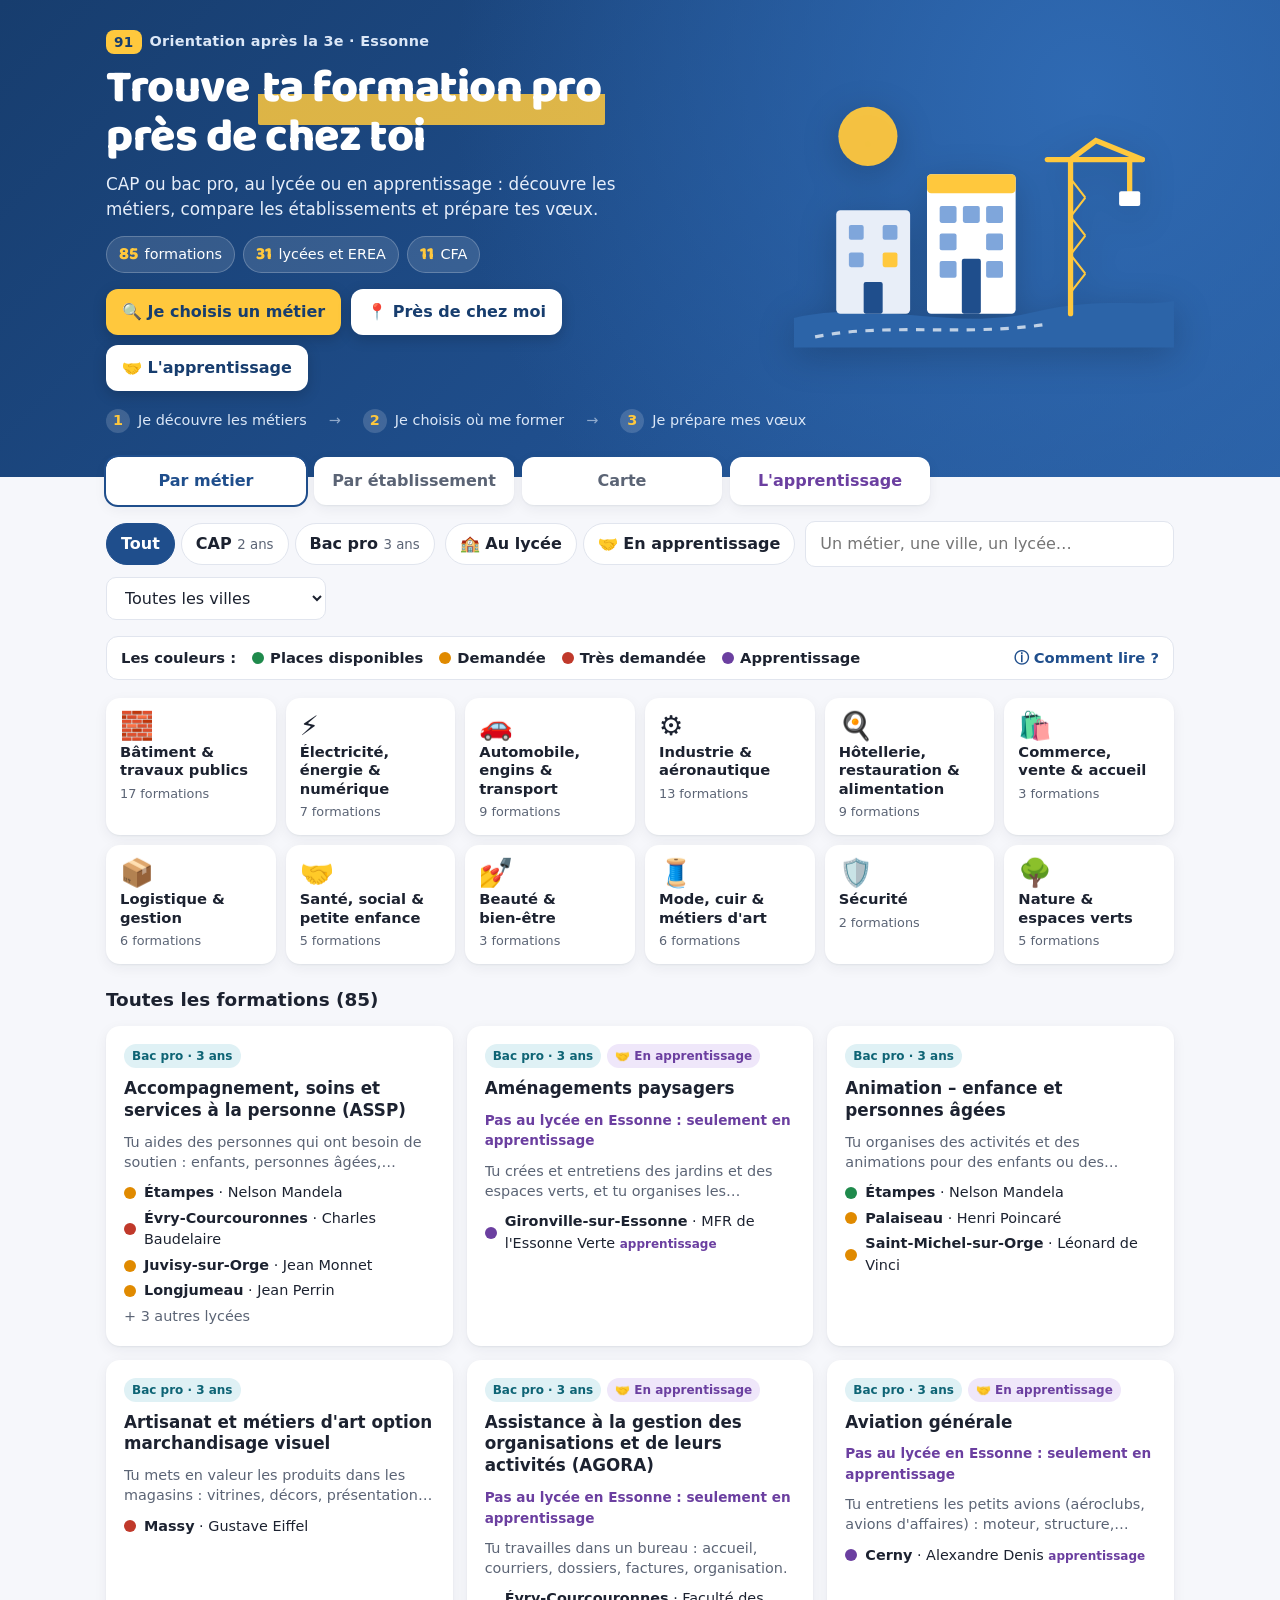
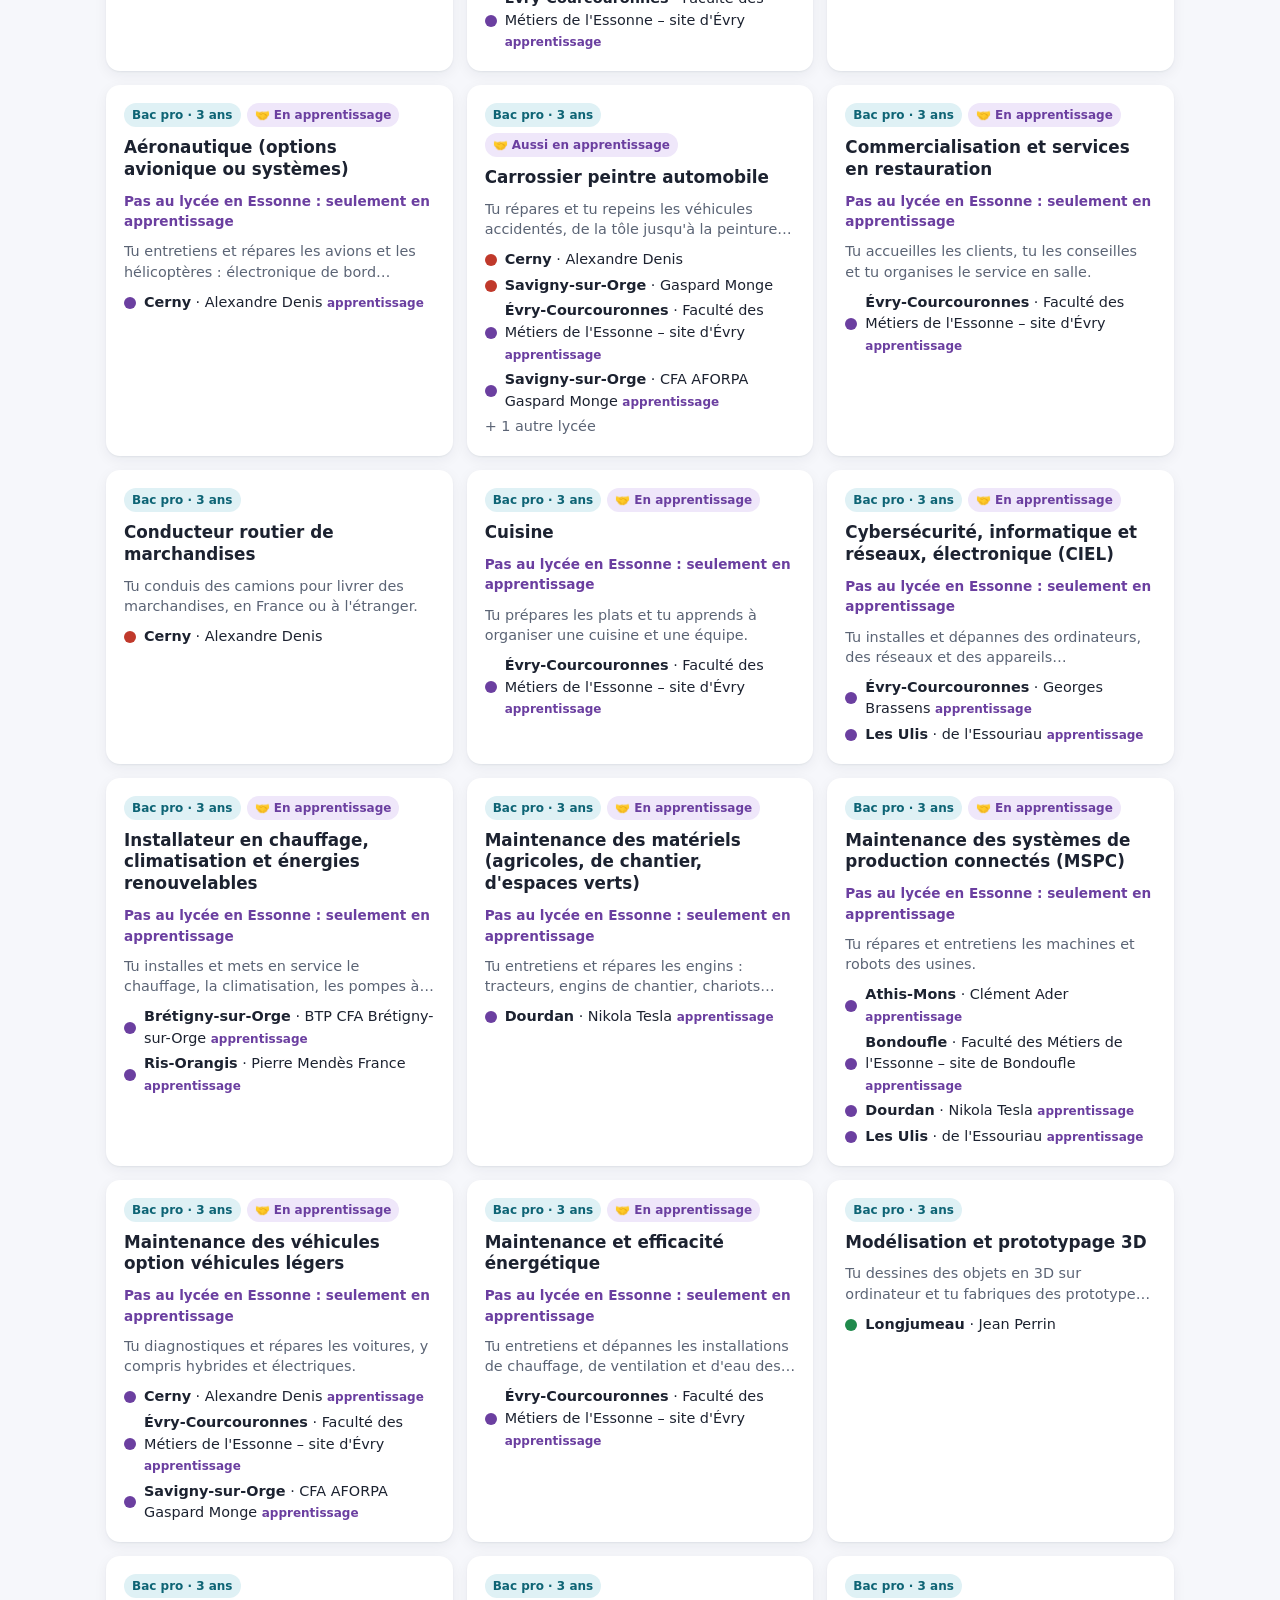
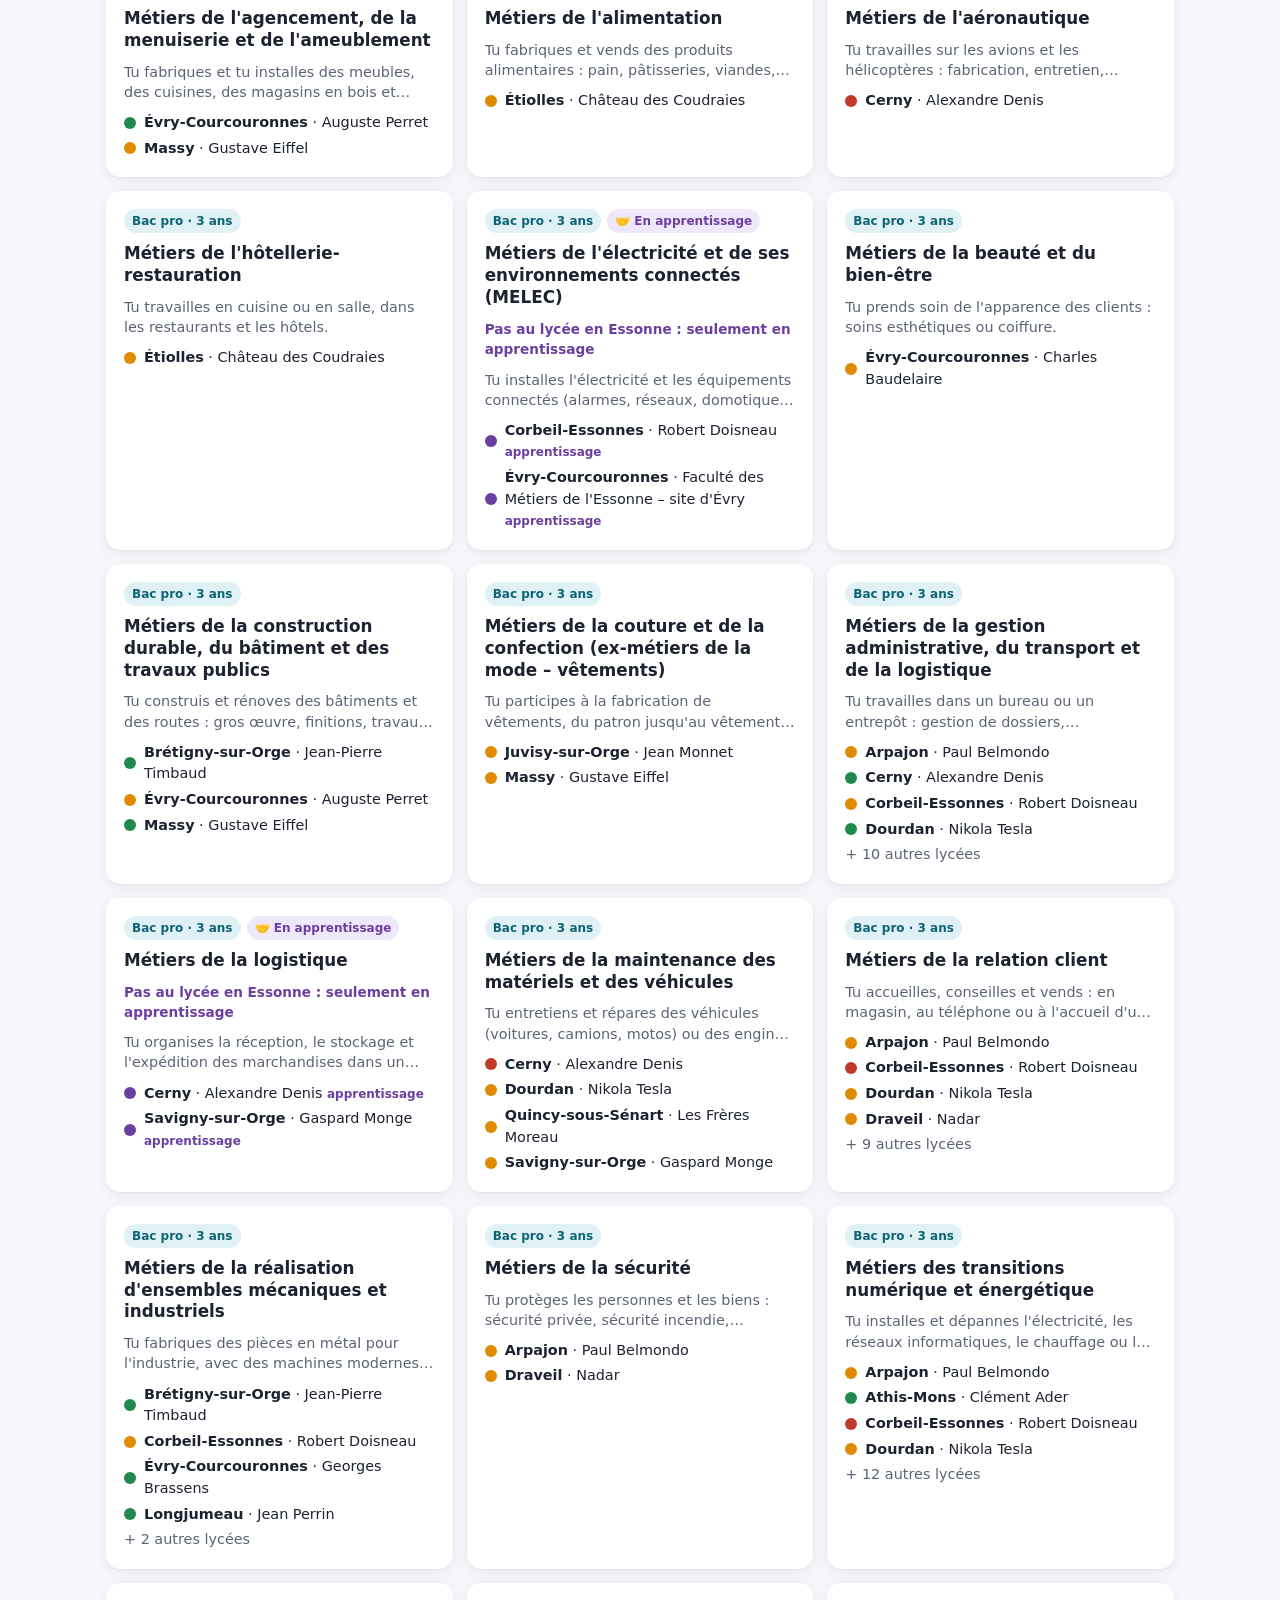
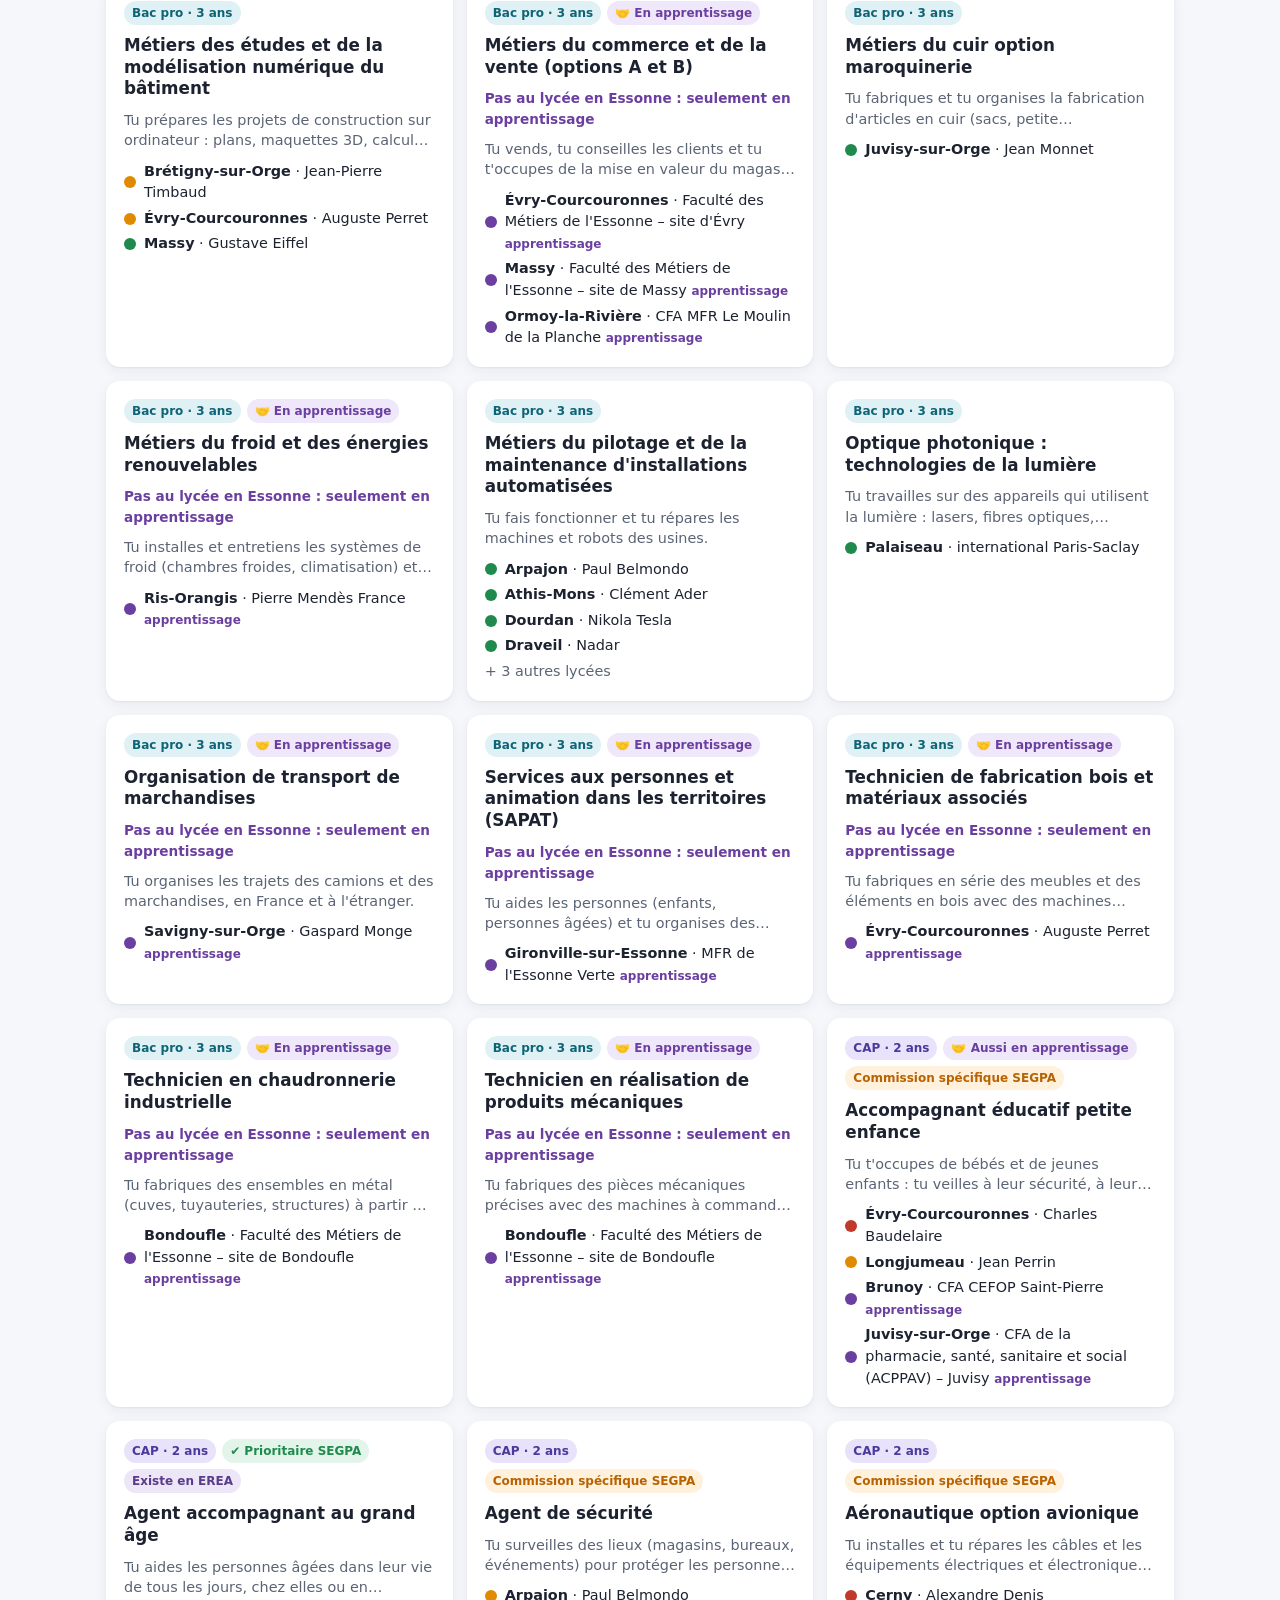
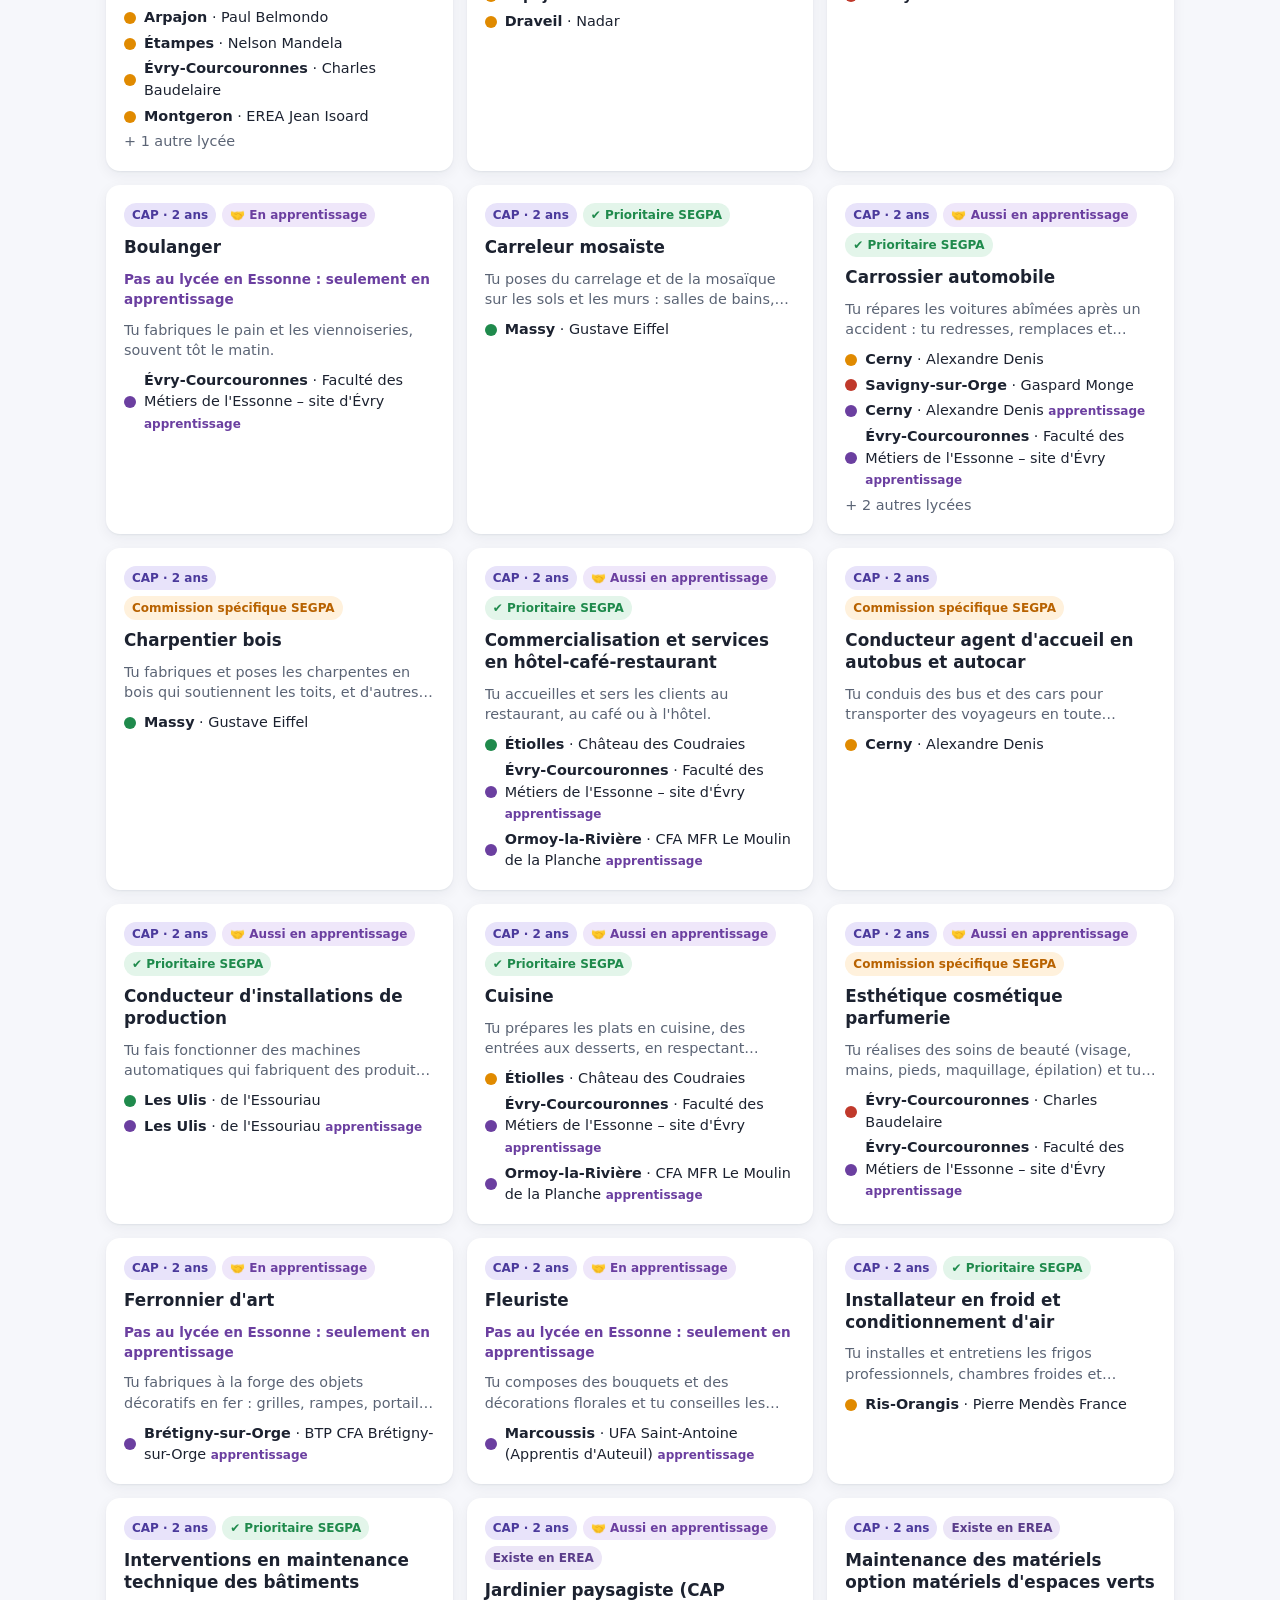
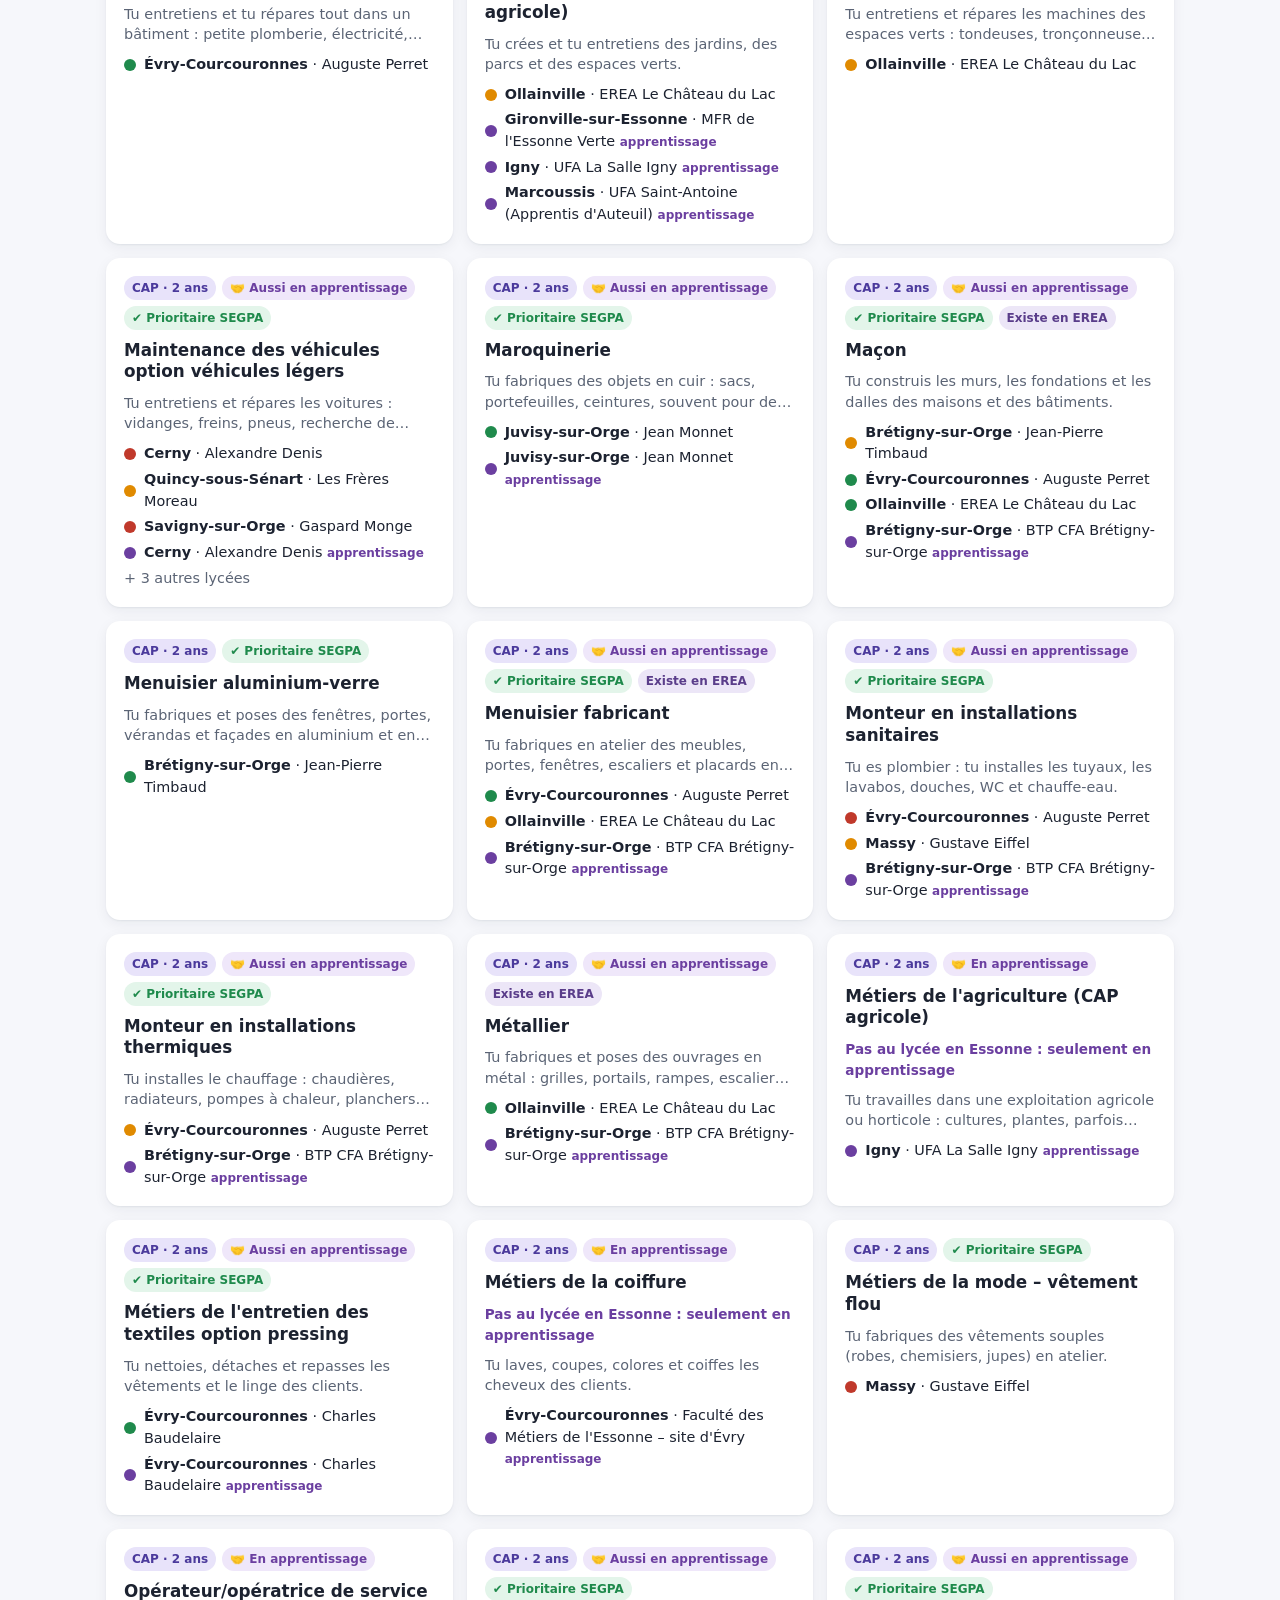
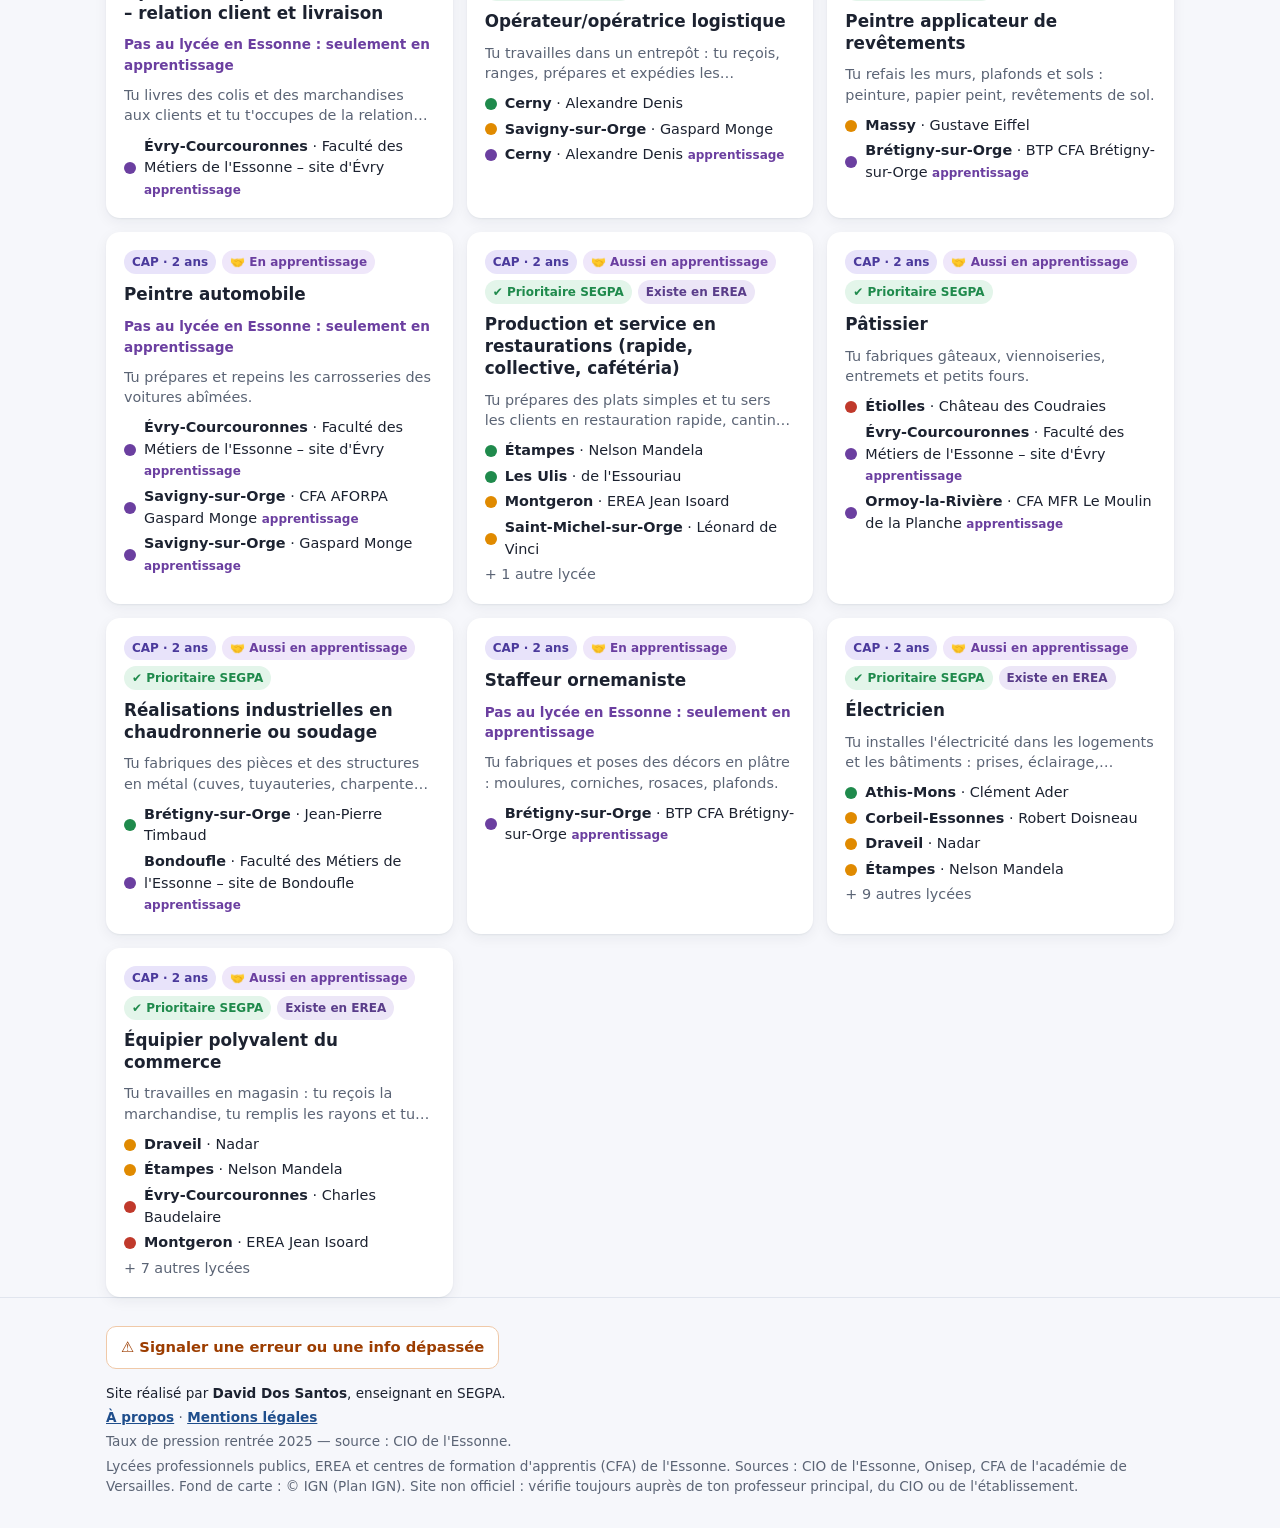
==== commit 06264cc2: "Add files via upload" ====
--- a/index.html
+++ b/index.html
@@ -1,120 +1,213 @@
 <!doctype html>
-<html lang="fr" class="intro-on">
+<html lang="fr">
 <head>
 <meta charset="utf-8">
 <meta name="viewport" content="width=device-width, initial-scale=1">
-<title>Le web du coin — Création de sites internet pour commerces à Corbeil-Essonnes</title>
-<meta name="description" content="Sites internet simples et efficaces pour les commerçants et artisans de Corbeil-Essonnes et alentours. Création, mise en ligne et suivi. Du pavé au pixel.">
-<link rel="canonical" href="https://lewebducoin.fr/">
-<meta property="og:title" content="Le web du coin — Création de sites internet pour commerces à Corbeil-Essonnes">
-<meta property="og:description" content="Sites internet simples et efficaces pour les commerçants et artisans de Corbeil-Essonnes et alentours. Création, mise en ligne et suivi. Du pavé au pixel.">
-<meta property="og:image" content="https://lewebducoin.fr/assets/img/og-image.jpg">
-<meta property="og:type" content="website">
-<meta name="theme-color" content="#0A0911">
-<link rel="icon" type="image/png" href="assets/img/favicon.png">
-<link rel="apple-touch-icon" href="assets/img/apple-touch-icon.png">
-<link rel="preload" href="assets/fonts/dm-sans-latin-400-normal.woff2" as="font" type="font/woff2" crossorigin>
-<link rel="stylesheet" href="assets/css/style.css">
-<script type="application/ld+json">{"@context":"https://schema.org","@type":"ProfessionalService","name":"Le web du coin","slogan":"Du pavé au pixel","url":"https://lewebducoin.fr","telephone":"+33766920291","email":"contact@lewebducoin.fr","areaServed":[{"@type": "City", "name": "Corbeil-Essonnes"}, {"@type": "City", "name": "Villabé"}, {"@type": "City", "name": "Ormoy"}, {"@type": "City", "name": "Soisy-sur-Seine"}, {"@type": "City", "name": "Étiolles"}, {"@type": "City", "name": "Grigny"}],"address":{"@type":"PostalAddress","addressLocality":"Corbeil-Essonnes","postalCode":"91100","addressCountry":"FR"},"sameAs":["https://www.instagram.com/lewebducoin/"]}</script>
+<title>Après la 3e — Formations pro en Essonne</title>
+<meta name="description" content="Trouver un CAP ou un bac pro en Essonne (91), au lycée ou en apprentissage : métiers, lycées, CFA, places et niveau de demande.">
+<link rel="stylesheet" href="assets/leaflet/leaflet.css">
+<link rel="stylesheet" href="assets/style.css">
 </head>
 <body>
-<div id="intro" aria-hidden="true"><canvas></canvas><p class="intro-slogan">Du pavé au pixel</p><button class="intro-skip" type="button">Passer l'intro →</button></div>
-<a class="skip" href="#main">Aller au contenu</a>
-<header class="header"><div class="wrap head-in">
-  <a class="brand" href="index.html"><img src="assets/img/embleme.webp" alt="" width="54" height="39"><span>Le web du coin</span></a>
-  <button class="nav-toggle" aria-expanded="false" aria-controls="menu"><span></span><b class="sr">Menu</b></button>
-  <nav aria-label="Menu principal"><ul class="nav" id="menu"><li><a href="index.html" aria-current="page">Accueil</a></li><li><a href="offres.html">Offres</a></li><li><a href="realisations.html">Réalisations</a></li><li><a href="a-propos.html">À propos</a></li><li><a href="contact.html">Contact</a></li><li class="nav-tel"><a href="tel:+33766920291">07 66 92 02 91</a></li></ul></nav>
-</div></header>
-<main id="main">
-
-<section class="hero">
-  <canvas class="pixels" aria-hidden="true"></canvas>
-  <div class="hero-in wrap">
-    <p class="kicker" data-r="up">Le web du coin · Corbeil-Essonnes</p>
-    <h1 class="split mega">Du pavé<br>au pixel</h1>
-    <p class="hand hero-hand" data-r="up" style="--d:.45s">Des sites internet pour les commerces du coin</p>
+<header class="entete">
+  <div class="conteneur entete-grille">
+    <div class="entete-texte">
+      <p class="surtitre"><span class="badge-91">91</span> Orientation après la 3e · Essonne</p>
+      <h1>Trouve <span class="surligne">ta formation pro</span><br>près de chez toi</h1>
+      <p class="intro">CAP ou bac pro, au lycée ou en apprentissage : découvre les métiers, compare les établissements et prépare tes vœux.</p>
+      <ul class="chiffres" aria-label="Le site en chiffres">
+        <li><strong id="nb-formations">85</strong> formations</li>
+        <li><strong id="nb-lycees">31</strong> lycées et EREA</li>
+        <li><strong id="nb-cfa">11</strong> CFA</li>
+      </ul>
+      <div class="raccourcis">
+        <button class="raccourci" data-aller="metiers">🔍 Je choisis un métier</button>
+        <button class="raccourci" data-aller="carte">📍 Près de chez moi</button>
+        <button class="raccourci" data-aller="apprentissage">🤝 L'apprentissage</button>
+      </div>
+    </div>
+    <svg class="illustration" viewBox="0 0 360 260" aria-hidden="true" focusable="false">
+      <circle cx="70" cy="60" r="28" fill="#ffc83d" opacity=".95"/>
+      <path d="M0 232 C80 214 150 246 230 226 C290 212 330 222 360 216 L360 260 L0 260 Z" fill="#2c64a8"/>
+      <rect x="40" y="130" width="70" height="98" rx="4" fill="#e8eef8"/>
+      <rect x="52" y="144" width="14" height="14" rx="2" fill="#7fa6db"/><rect x="84" y="144" width="14" height="14" rx="2" fill="#7fa6db"/>
+      <rect x="52" y="170" width="14" height="14" rx="2" fill="#7fa6db"/><rect x="84" y="170" width="14" height="14" rx="2" fill="#ffc83d"/>
+      <rect x="66" y="198" width="18" height="30" rx="2" fill="#1f4e8c"/>
+      <rect x="126" y="96" width="84" height="132" rx="4" fill="#ffffff"/>
+      <rect x="126" y="96" width="84" height="18" rx="4" fill="#ffc83d"/>
+      <g fill="#7fa6db"><rect x="138" y="126" width="16" height="16" rx="2"/><rect x="160" y="126" width="16" height="16" rx="2"/><rect x="182" y="126" width="16" height="16" rx="2"/>
+      <rect x="138" y="152" width="16" height="16" rx="2"/><rect x="182" y="152" width="16" height="16" rx="2"/><rect x="138" y="178" width="16" height="16" rx="2"/><rect x="182" y="178" width="16" height="16" rx="2"/></g>
+      <rect x="159" y="176" width="18" height="52" rx="2" fill="#1f4e8c"/>
+      <g stroke="#ffc83d" stroke-width="5" stroke-linecap="round" fill="none">
+        <path d="M262 228 V82"/><path d="M240 82 H330"/><path d="M262 82 L286 64 L330 82"/><path d="M318 82 V112"/>
+      </g>
+      <rect x="308" y="112" width="20" height="14" rx="2" fill="#ffffff"/>
+      <g stroke="#ffc83d" stroke-width="2"><path d="M262 100 L276 118 M262 136 L276 154 M262 172 L276 190 M276 118 L262 136 M276 154 L262 172 M276 190 L262 208"/></g>
+      <path d="M20 250 C90 236 160 250 240 238" stroke="#ffffff" stroke-width="3" stroke-dasharray="8 8" fill="none" opacity=".7"/>
+    </svg>
   </div>
-  <a class="scroll-hint" href="#intro-txt" aria-label="Descendre"><span></span></a>
-</section>
-
-<section class="duo" id="intro-txt"><div class="wrap duo-in">
-  <div class="duo-txt">
-    <h2 class="split md">Le web du coin<br>sites internet<br>91 Essonne</h2>
-    <p data-r="up" style="--d:.15s">Je crée des sites simples, beaux et efficaces pour les commerçants et artisans du quartier. Et je m'occupe de tout, même après la mise en ligne.</p>
-    <p data-r="up" style="--d:.25s">Vos clients vous cherchent d'abord sur leur téléphone. Quand on tape « boulangerie Corbeil » ou « coiffeur près de moi », ce sont les commerces avec un site et une fiche Google soignée qui sortent en premier.</p>
-    <div class="btns" data-r="up" style="--d:.35s"><a class="btn btn-main" href="offres.html">Voir les offres</a><a class="btn btn-line" href="tel:+33766920291">07 66 92 02 91</a></div>
+  <ol class="conteneur parcours" aria-label="Les étapes">
+    <li><span>1</span>Je découvre les métiers</li>
+    <li><span>2</span>Je choisis où me former</li>
+    <li><span>3</span>Je prépare mes vœux</li>
+  </ol>
+</header>
+
+<main class="conteneur">
+  <nav class="onglets" role="tablist" aria-label="Façon de chercher">
+    <button role="tab" class="onglet actif" data-vue="metiers" aria-selected="true">Par métier</button>
+    <button role="tab" class="onglet" data-vue="lycees" aria-selected="false">Par établissement</button>
+    <button role="tab" class="onglet" data-vue="carte" aria-selected="false">Carte</button>
+    <button role="tab" class="onglet onglet-appr" data-vue="apprentissage" aria-selected="false">L'apprentissage</button>
+  </nav>
+
+  <section class="outils" aria-label="Filtres">
+    <div class="niveaux" role="group" aria-label="Diplôme">
+      <button class="puce actif" data-niveau="TOUS">Tout</button>
+      <button class="puce" data-niveau="CAP">CAP <small>2 ans</small></button>
+      <button class="puce" data-niveau="BAC">Bac pro <small>3 ans</small></button>
+    </div>
+    <div class="niveaux voies" role="group" aria-label="Façon de se former">
+      <button class="puce" data-voie="scolaire">🏫 Au lycée</button>
+      <button class="puce" data-voie="apprentissage">🤝 En apprentissage</button>
+    </div>
+    <label class="recherche">
+      <span class="visuellement-cache">Rechercher</span>
+      <input id="recherche" type="search" placeholder="Un métier, une ville, un lycée…" autocomplete="off">
+    </label>
+    <label class="choix-ville">
+      <span class="visuellement-cache">Ville</span>
+      <select id="ville"><option value="">Toutes les villes</option></select>
+    </label>
+    <p id="info-recherche" class="info-recherche" hidden></p>
+    <details class="legende-barre">
+      <summary>
+        <span class="legende-titre">Les couleurs :</span>
+        <span class="leg"><span class="pastille vert"></span>Places disponibles</span>
+        <span class="leg"><span class="pastille orange"></span>Demandée</span>
+        <span class="leg"><span class="pastille rouge"></span>Très demandée</span>
+        <span class="leg"><span class="pastille appr"></span>Apprentissage</span>
+        <span class="leg-aide">ⓘ Comment lire ?</span>
+      </summary>
+      <div class="legende-detail">
+        <p>Pour chaque formation au lycée, on compare le nombre d'élèves qui l'ont mise <strong>en 1er vœu</strong> au nombre de places (chiffres du CIO).</p>
+        <ul>
+          <li><span class="pastille vert"></span><span><strong>Places disponibles</strong> : moins de demandes que de places.</span></li>
+          <li><span class="pastille orange"></span><span><strong>Demandée</strong> : autant ou un peu plus de demandes que de places.</span></li>
+          <li><span class="pastille rouge"></span><span><strong>Très demandée</strong> : plus de 2 demandes pour 1 place. Garde-la dans tes vœux, mais ajoute d'autres choix.</span></li>
+          <li><span class="pastille appr"></span><span><strong>Apprentissage</strong> : pas de chiffre. Pour entrer, il faut surtout trouver une entreprise.</span></li>
+        </ul>
+        <p class="note">Une couleur ne veut pas dire « c'est impossible ». Parle de tes vœux avec ton professeur principal.</p>
+      </div>
+    </details>
+  </section>
+
+  <section id="vue-metiers">
+    <div id="secteurs" class="secteurs" aria-label="Secteurs"></div>
+    <div class="entete-resultats">
+      <h2 id="titre-resultats">Toutes les formations</h2>
+      <button id="effacer" class="lien" hidden>Tout effacer</button>
+    </div>
+    <div id="resultats" class="grille"></div>
+  </section>
+
+  <section id="vue-lycees" hidden>
+    <div id="lycees" class="liste-lycees"></div>
+  </section>
+
+  <section id="vue-carte" hidden>
+    <p class="aide-carte">Chaque rond = une ville. Le chiffre indique le nombre de lycées qui correspondent à ta recherche. Clique dessus pour les voir.</p>
+    <div id="carte" class="carte-geo" role="region" aria-label="Carte des lycées de l'Essonne"></div>
+    <p class="note">Position approximative : les lycées sont placés au centre de leur ville. Pour l'adresse exacte et le trajet, ouvre la fiche du lycée.</p>
+  </section>
+
+  <section id="vue-apprentissage" class="guide" hidden>
+    <h2>L'apprentissage, c'est quoi ?</h2>
+    <p class="chapo">Tu prépares <strong>le même diplôme</strong> (CAP ou bac pro), mais tu es <strong>salarié·e d'une entreprise</strong>. Tu alternes entre l'entreprise et un centre de formation d'apprentis (CFA). Par exemple : 2 semaines en entreprise, 1 semaine au CFA. Le rythme change selon les CFA.</p>
+
+    <div class="guide-grille">
+      <article class="guide-bloc">
+        <h3>👤 Qui peut le faire ?</h3>
+        <p>À partir de <strong>16 ans</strong>. Tu peux aussi commencer à <strong>15 ans</strong> si tu as terminé ta 3e.</p>
+        <p>Durée : <strong>2 ans</strong> pour un CAP, <strong>3 ans</strong> pour un bac pro.</p>
+      </article>
+      <article class="guide-bloc">
+        <h3>💶 Tu es payé·e</h3>
+        <p>Tu as un vrai contrat de travail et un salaire. La formation au CFA est gratuite pour toi.</p>
+        <table class="salaire">
+          <caption>Salaire minimum si tu as moins de 18 ans</caption>
+          <thead><tr><th>Année</th><th>% du SMIC</th><th>Environ (brut / mois)</th></tr></thead>
+          <tbody>
+            <tr><td>1re année</td><td>27 %</td><td>500 €</td></tr>
+            <tr><td>2e année</td><td>39 %</td><td>730 €</td></tr>
+            <tr><td>3e année</td><td>55 %</td><td>1 030 €</td></tr>
+          </tbody>
+        </table>
+        <p class="note">Montants arrondis calculés sur le SMIC 2026. Certaines entreprises paient plus.</p>
+      </article>
+      <article class="guide-bloc important">
+        <h3>🔑 Le plus important : trouver une entreprise</h3>
+        <p>Pour être apprenti·e, il faut qu'une entreprise accepte de signer ton contrat. <strong>C'est à toi de la chercher</strong>, avec de l'aide.</p>
+        <ul class="puces">
+          <li>Commence tôt : dès janvier ou février de ta 3e.</li>
+          <li>Prépare un CV et une petite lettre avec ton professeur principal.</li>
+          <li>Appelle ou va voir les artisans et les entreprises près de chez toi (boulangeries, garages, électriciens…).</li>
+          <li>Pense à l'entreprise de ton stage de 3e.</li>
+          <li>Demande de l'aide au CFA : beaucoup ont des offres et t'aident à chercher.</li>
+        </ul>
+      </article>
+      <article class="guide-bloc">
+        <h3>⏳ Pas encore d'entreprise en septembre ?</h3>
+        <p>Tu peux quand même <strong>commencer au CFA pendant 3 mois maximum</strong> sans employeur. Le CFA t'aide à en trouver un pendant ce temps.</p>
+      </article>
+      <article class="guide-bloc">
+        <h3>📝 Et dans mes vœux (Affelnet) ?</h3>
+        <p>Tu peux indiquer des vœux en apprentissage. Ces vœux servent à <strong>signaler ton projet</strong> au CFA, qui te contacte. Ils ne te donnent pas une place automatiquement.</p>
+        <p><strong>Conseil :</strong> mets aussi des vœux au lycée professionnel, pour être sûr·e d'avoir une place si tu ne trouves pas d'entreprise.</p>
+      </article>
+      <article class="guide-bloc">
+        <h3>⚖️ Lycée ou apprentissage ?</h3>
+        <table class="compare">
+          <thead><tr><th></th><th>🏫 Au lycée</th><th>🤝 En apprentissage</th></tr></thead>
+          <tbody>
+            <tr><td>Statut</td><td>Élève</td><td>Salarié·e</td></tr>
+            <tr><td>Salaire</td><td>Non</td><td>Oui</td></tr>
+            <tr><td>Vacances</td><td>Vacances scolaires</td><td>5 semaines de congés par an</td></tr>
+            <tr><td>Entreprise</td><td>Stages (périodes de formation en milieu professionnel)</td><td>Tout au long de la formation</td></tr>
+            <tr><td>Pour entrer</td><td>Affectation par Affelnet</td><td>Signer un contrat avec une entreprise</td></tr>
+          </tbody>
+        </table>
+        <p class="note">L'apprentissage demande d'être autonome et à l'heure, comme au travail. Parles-en avec ton professeur principal et ta famille.</p>
+      </article>
+    </div>
+
+    <h3>🔗 Sites utiles pour chercher une entreprise</h3>
+    <div class="actions">
+      <a class="bouton-lien principal" href="https://labonnealternance.apprentissage.beta.gouv.fr/" target="_blank" rel="noopener">La bonne alternance (offres + entreprises) ↗</a>
+      <a class="bouton-lien" href="https://www.1jeune1solution.gouv.fr/apprentissage" target="_blank" rel="noopener">1 jeune 1 solution ↗</a>
+      <a class="bouton-lien" href="https://www.service-public.gouv.fr/particuliers/vosdroits/F2918" target="_blank" rel="noopener">Contrat d'apprentissage (service-public) ↗</a>
+    </div>
+    <p><button class="bouton-lien" data-voie-raccourci="apprentissage">🤝 Voir toutes les formations en apprentissage en Essonne</button></p>
+  </section>
+
+</main>
+
+<dialog id="fiche" aria-labelledby="fiche-titre">
+  <div class="fiche-contenu" id="fiche-contenu"></div>
+</dialog>
+
+<footer class="pied">
+  <div class="conteneur">
+    <p><a id="signaler" class="bouton-lien signaler" href="#">⚠️ Signaler une erreur ou une info dépassée</a></p>
+    <p class="signature">Site réalisé par <strong>David Dos Santos</strong>, enseignant en SEGPA.</p>
+    <p class="liens-pied"><a href="apropos.html">À propos</a> · <a href="mentions-legales.html">Mentions légales</a></p>
+    <p id="source"></p>
+    <p>Lycées professionnels publics, EREA et centres de formation d'apprentis (CFA) de l'Essonne. Sources : CIO de l'Essonne, Onisep, CFA de l'académie de Versailles. Fond de carte : © IGN (Plan IGN). Site non officiel : vérifie toujours auprès de ton professeur principal, du CIO ou de l'établissement.</p>
   </div>
-  <div class="duo-pics">
-    <figure class="pic pic-a" data-p=".08" data-rot="-4"><img src="assets/img/banniere.jpg" alt="Une rue pavée dont les pavés se transforment en pixels" loading="lazy" width="1920" height="800"></figure>
-    <figure class="pic pic-b" data-p="-.06" data-rot="3"><img src="assets/img/real-poeme.jpg" alt="Aperçu d'un site réalisé : Poème de fleurs" loading="lazy" width="960" height="600"></figure>
-  </div>
-</div></section>
-
-<section class="stack-sec"><div class="wrap">
-  <ul class="stack" aria-label="Ce que je fais pour vous">
-    <li>Site vitrine</li><li>Fiche Google</li><li>Commande en ligne</li><li>Visibilité locale</li><li>Mises à jour</li><li>Suivi mensuel</li>
-  </ul>
-</div></section>
-
-<section class="steps-sec"><div class="wrap">
-  <figure class="pola pola-solo" data-r="zoom" style="--rot:-3deg"><img src="assets/img/embleme.webp" alt="Emblème Le web du coin : des pavés qui deviennent des pixels" loading="lazy" width="900" height="650"><span class="hand">Simple, et sans jargon</span></figure>
-  <ol class="steps">
-    <li class="st st1" data-r="up"><h3>1. On se rencontre</h3><p>Je viens dans votre commerce. Vous me parlez de votre activité, je vous écoute.</p></li>
-    <li class="st st2" data-r="up"><h3>2. Je vous montre une maquette</h3><p>Vous voyez à quoi ressemblera votre site avant de vous engager.</p></li>
-    <li class="st st3" data-r="up"><h3>3. Je le mets en ligne</h3><p>Nom de domaine, hébergement, Google : je m'occupe de toute la partie technique.</p></li>
-    <li class="st st4" data-r="up"><h3>4. Je reste là</h3><p>Nouveaux horaires, nouveau produit, fermeture exceptionnelle : un message, et je mets à jour.</p></li>
-  </ol>
-</div></section>
-
-<section class="why"><div class="wrap">
-  <h2 class="split lg">Vos clients vous<br>cherchent d'abord<br>sur leur téléphone</h2>
-  <div class="why-grid">
-    <div data-r="up"><p class="why-n">01</p><h3>Être trouvé</h3><p>Ce sont les commerces avec un site qui apparaissent en premier dans les recherches.</p></div>
-    <div data-r="up" style="--d:.12s"><p class="why-n">02</p><h3>Ouvert 24h/24</h3><p>Horaires, prix, carte, photos : vos clients ont la réponse même quand le rideau est baissé.</p></div>
-    <div data-r="up" style="--d:.24s"><p class="why-n">03</p><h3>Rassurer</h3><p>Un site propre donne confiance. C'est souvent ce qui fait choisir votre boutique plutôt que celle d'à côté.</p></div>
-  </div>
-</div></section>
-
-<section class="offres-sec"><div class="wrap">
-  <div class="sec-head"><h2 class="split lg">Trois formules<br>des prix clairs</h2><p data-r="up">+ suivi mensuel à partir de 29 €/mois : hébergement, mises à jour, petites modifications.</p></div>
-  <div class="offres"><article class="offre" data-r="up" style="--d:0.0s">
-  <p class="offre-n">01</p><p class="badge">L'essentiel pour exister en ligne</p><h3>Vitrine</h3>
-  <p class="prix"><small>à partir de</small> 290 €</p><p class="offre-s">Pour être trouvé et joignable</p>
-  <a class="lnk" href="offres.html">Voir le détail →</a></article><article class="offre vedette" data-r="up" style="--d:0.12s">
-  <p class="offre-n">02</p><p class="badge">La plus demandée</p><h3>Vitrine + produits</h3>
-  <p class="prix"><small>à partir de</small> 490 €</p><p class="offre-s">Pour montrer ce que vous vendez</p>
-  <a class="lnk" href="offres.html">Voir le détail →</a></article><article class="offre" data-r="up" style="--d:0.24s">
-  <p class="offre-n">03</p><p class="badge">Pour aller plus loin</p><h3>Commande en ligne</h3>
-  <p class="prix"><small>à partir de</small> 790 €</p><p class="offre-s">Pour vendre ou réserver en ligne</p>
-  <a class="lnk" href="offres.html">Voir le détail →</a></article></div>
-</div></section>
-
-<section class="reals"><div class="wrap">
-  <div class="sec-head"><h2 class="split lg">Déjà<br>en ligne</h2><p data-r="up">Un loueur de matériel, une fleuriste, un outil d'orientation : chaque projet est différent.</p></div>
-  <div class="polas"><a class="pola" href="https://ugoloc91.netlify.app/" target="_blank" rel="noopener" data-r="zoom" style="--d:0.0s;--rot:-3deg">
-  <img src="assets/img/real-ugoloc.jpg" alt="Aperçu du site Ugo Loc 91" loading="lazy" width="960" height="600"><span class="hand">Ugo Loc 91</span><small>Location de matériel · Essonne</small></a><a class="pola" href="https://poemedefleurs.netlify.app/" target="_blank" rel="noopener" data-r="zoom" style="--d:0.15s;--rot:2deg">
-  <img src="assets/img/real-poeme.jpg" alt="Aperçu du site Poème de fleurs" loading="lazy" width="960" height="600"><span class="hand">Poème de fleurs</span><small>Fleuriste artisan · Corse</small></a><a class="pola" href="https://orientation91.fr/" target="_blank" rel="noopener" data-r="zoom" style="--d:0.3s;--rot:-1.5deg">
-  <img src="assets/img/real-orientation.jpg" alt="Aperçu du site Orientation 91" loading="lazy" width="960" height="600"><span class="hand">Orientation 91</span><small>Outil pédagogique</small></a></div>
-  <p class="center" data-r="up"><a class="btn btn-line" href="realisations.html">Toutes les réalisations</a></p>
-</div></section>
-<section class="cta"><canvas class="pixels" data-density="16000" aria-hidden="true"></canvas><div class="wrap">
-  <p class="hand big" data-r="up">On en parle ?</p>
-  <h2 class="split xl">Autour<br>d'un café</h2>
-  <p class="lead" data-r="up" style="--d:.2s">Je passe dans votre boutique, on regarde ensemble ce dont vous avez besoin. Sans engagement.</p>
-  <div class="btns" data-r="up" style="--d:.35s"><a class="btn btn-main" href="tel:+33766920291">Appeler le 07 66 92 02 91</a><a class="btn btn-line" href="https://wa.me/33766920291?text=Bonjour%2C%20je%20souhaite%20des%20infos%20pour%20le%20site%20de%20mon%20commerce." rel="noopener">WhatsApp</a></div>
-</div></section>
-</main>
-<footer class="footer">
-  <div class="band" aria-hidden="true"><div class="band-in">Corbeil-Essonnes · Villabé · Ormoy · Soisy-sur-Seine · Étiolles · Grigny · Ris-Orangis · Évry · Saint-Germain-lès-Corbeil · Corbeil-Essonnes · Villabé · Ormoy · Soisy-sur-Seine · Étiolles · Grigny · Ris-Orangis · Évry · Saint-Germain-lès-Corbeil ·</div></div>
-  <div class="wrap foot-in">
-    <div><p class="foot-logo">Le web du coin</p><p class="hand">Du pavé au pixel</p></div>
-    <div><p class="foot-h">Contact</p><p><a href="tel:+33766920291">07 66 92 02 91</a><br><a href="mailto:contact@lewebducoin.fr">contact@lewebducoin.fr</a><br><a href="https://www.instagram.com/lewebducoin/" rel="noopener">Instagram @lewebducoin</a></p></div>
-    <div><p class="foot-h">Le site</p><p><a href="index.html">Accueil</a><br><a href="offres.html">Offres</a><br><a href="realisations.html">Réalisations</a><br><a href="a-propos.html">À propos</a><br><a href="contact.html">Contact</a><br><a href="mentions-legales.html">Mentions légales</a></p></div>
-  </div>
-  <p class="wrap foot-copy">© 2026 Le web du coin · Sites internet pour les commerces et artisans de Corbeil-Essonnes et alentours</p>
 </footer>
-<a class="fab" href="https://wa.me/33766920291?text=Bonjour%2C%20je%20souhaite%20des%20infos%20pour%20le%20site%20de%20mon%20commerce." aria-label="Écrire sur WhatsApp" rel="noopener">💬</a>
-<script src="assets/js/intro.js"></script>
-<script src="assets/js/main.js"></script>
+
+<script src="assets/leaflet/leaflet.js"></script>
+<script src="data/formations.js"></script>
+<script src="assets/app.js"></script>
 </body>
 </html>
--- a/assets/leaflet/leaflet.css
+++ b/assets/leaflet/leaflet.css
@@ -0,0 +1,661 @@
+/* required styles */
+
+.leaflet-pane,
+.leaflet-tile,
+.leaflet-marker-icon,
+.leaflet-marker-shadow,
+.leaflet-tile-container,
+.leaflet-pane > svg,
+.leaflet-pane > canvas,
+.leaflet-zoom-box,
+.leaflet-image-layer,
+.leaflet-layer {
+	position: absolute;
+	left: 0;
+	top: 0;
+	}
+.leaflet-container {
+	overflow: hidden;
+	}
+.leaflet-tile,
+.leaflet-marker-icon,
+.leaflet-marker-shadow {
+	-webkit-user-select: none;
+	   -moz-user-select: none;
+	        user-select: none;
+	  -webkit-user-drag: none;
+	}
+/* Prevents IE11 from highlighting tiles in blue */
+.leaflet-tile::selection {
+	background: transparent;
+}
+/* Safari renders non-retina tile on retina better with this, but Chrome is worse */
+.leaflet-safari .leaflet-tile {
+	image-rendering: -webkit-optimize-contrast;
+	}
+/* hack that prevents hw layers "stretching" when loading new tiles */
+.leaflet-safari .leaflet-tile-container {
+	width: 1600px;
+	height: 1600px;
+	-webkit-transform-origin: 0 0;
+	}
+.leaflet-marker-icon,
+.leaflet-marker-shadow {
+	display: block;
+	}
+/* .leaflet-container svg: reset svg max-width decleration shipped in Joomla! (joomla.org) 3.x */
+/* .leaflet-container img: map is broken in FF if you have max-width: 100% on tiles */
+.leaflet-container .leaflet-overlay-pane svg {
+	max-width: none !important;
+	max-height: none !important;
+	}
+.leaflet-container .leaflet-marker-pane img,
+.leaflet-container .leaflet-shadow-pane img,
+.leaflet-container .leaflet-tile-pane img,
+.leaflet-container img.leaflet-image-layer,
+.leaflet-container .leaflet-tile {
+	max-width: none !important;
+	max-height: none !important;
+	width: auto;
+	padding: 0;
+	}
+
+.leaflet-container img.leaflet-tile {
+	/* See: https://bugs.chromium.org/p/chromium/issues/detail?id=600120 */
+	mix-blend-mode: plus-lighter;
+}
+
+.leaflet-container.leaflet-touch-zoom {
+	-ms-touch-action: pan-x pan-y;
+	touch-action: pan-x pan-y;
+	}
+.leaflet-container.leaflet-touch-drag {
+	-ms-touch-action: pinch-zoom;
+	/* Fallback for FF which doesn't support pinch-zoom */
+	touch-action: none;
+	touch-action: pinch-zoom;
+}
+.leaflet-container.leaflet-touch-drag.leaflet-touch-zoom {
+	-ms-touch-action: none;
+	touch-action: none;
+}
+.leaflet-container {
+	-webkit-tap-highlight-color: transparent;
+}
+.leaflet-container a {
+	-webkit-tap-highlight-color: rgba(51, 181, 229, 0.4);
+}
+.leaflet-tile {
+	filter: inherit;
+	visibility: hidden;
+	}
+.leaflet-tile-loaded {
+	visibility: inherit;
+	}
+.leaflet-zoom-box {
+	width: 0;
+	height: 0;
+	-moz-box-sizing: border-box;
+	     box-sizing: border-box;
+	z-index: 800;
+	}
+/* workaround for https://bugzilla.mozilla.org/show_bug.cgi?id=888319 */
+.leaflet-overlay-pane svg {
+	-moz-user-select: none;
+	}
+
+.leaflet-pane         { z-index: 400; }
+
+.leaflet-tile-pane    { z-index: 200; }
+.leaflet-overlay-pane { z-index: 400; }
+.leaflet-shadow-pane  { z-index: 500; }
+.leaflet-marker-pane  { z-index: 600; }
+.leaflet-tooltip-pane   { z-index: 650; }
+.leaflet-popup-pane   { z-index: 700; }
+
+.leaflet-map-pane canvas { z-index: 100; }
+.leaflet-map-pane svg    { z-index: 200; }
+
+.leaflet-vml-shape {
+	width: 1px;
+	height: 1px;
+	}
+.lvml {
+	behavior: url(#default#VML);
+	display: inline-block;
+	position: absolute;
+	}
+
+
+/* control positioning */
+
+.leaflet-control {
+	position: relative;
+	z-index: 800;
+	pointer-events: visiblePainted; /* IE 9-10 doesn't have auto */
+	pointer-events: auto;
+	}
+.leaflet-top,
+.leaflet-bottom {
+	position: absolute;
+	z-index: 1000;
+	pointer-events: none;
+	}
+.leaflet-top {
+	top: 0;
+	}
+.leaflet-right {
+	right: 0;
+	}
+.leaflet-bottom {
+	bottom: 0;
+	}
+.leaflet-left {
+	left: 0;
+	}
+.leaflet-control {
+	float: left;
+	clear: both;
+	}
+.leaflet-right .leaflet-control {
+	float: right;
+	}
+.leaflet-top .leaflet-control {
+	margin-top: 10px;
+	}
+.leaflet-bottom .leaflet-control {
+	margin-bottom: 10px;
+	}
+.leaflet-left .leaflet-control {
+	margin-left: 10px;
+	}
+.leaflet-right .leaflet-control {
+	margin-right: 10px;
+	}
+
+
+/* zoom and fade animations */
+
+.leaflet-fade-anim .leaflet-popup {
+	opacity: 0;
+	-webkit-transition: opacity 0.2s linear;
+	   -moz-transition: opacity 0.2s linear;
+	        transition: opacity 0.2s linear;
+	}
+.leaflet-fade-anim .leaflet-map-pane .leaflet-popup {
+	opacity: 1;
+	}
+.leaflet-zoom-animated {
+	-webkit-transform-origin: 0 0;
+	    -ms-transform-origin: 0 0;
+	        transform-origin: 0 0;
+	}
+svg.leaflet-zoom-animated {
+	will-change: transform;
+}
+
+.leaflet-zoom-anim .leaflet-zoom-animated {
+	-webkit-transition: -webkit-transform 0.25s cubic-bezier(0,0,0.25,1);
+	   -moz-transition:    -moz-transform 0.25s cubic-bezier(0,0,0.25,1);
+	        transition:         transform 0.25s cubic-bezier(0,0,0.25,1);
+	}
+.leaflet-zoom-anim .leaflet-tile,
+.leaflet-pan-anim .leaflet-tile {
+	-webkit-transition: none;
+	   -moz-transition: none;
+	        transition: none;
+	}
+
+.leaflet-zoom-anim .leaflet-zoom-hide {
+	visibility: hidden;
+	}
+
+
+/* cursors */
+
+.leaflet-interactive {
+	cursor: pointer;
+	}
+.leaflet-grab {
+	cursor: -webkit-grab;
+	cursor:    -moz-grab;
+	cursor:         grab;
+	}
+.leaflet-crosshair,
+.leaflet-crosshair .leaflet-interactive {
+	cursor: crosshair;
+	}
+.leaflet-popup-pane,
+.leaflet-control {
+	cursor: auto;
+	}
+.leaflet-dragging .leaflet-grab,
+.leaflet-dragging .leaflet-grab .leaflet-interactive,
+.leaflet-dragging .leaflet-marker-draggable {
+	cursor: move;
+	cursor: -webkit-grabbing;
+	cursor:    -moz-grabbing;
+	cursor:         grabbing;
+	}
+
+/* marker & overlays interactivity */
+.leaflet-marker-icon,
+.leaflet-marker-shadow,
+.leaflet-image-layer,
+.leaflet-pane > svg path,
+.leaflet-tile-container {
+	pointer-events: none;
+	}
+
+.leaflet-marker-icon.leaflet-interactive,
+.leaflet-image-layer.leaflet-interactive,
+.leaflet-pane > svg path.leaflet-interactive,
+svg.leaflet-image-layer.leaflet-interactive path {
+	pointer-events: visiblePainted; /* IE 9-10 doesn't have auto */
+	pointer-events: auto;
+	}
+
+/* visual tweaks */
+
+.leaflet-container {
+	background: #ddd;
+	outline-offset: 1px;
+	}
+.leaflet-container a {
+	color: #0078A8;
+	}
+.leaflet-zoom-box {
+	border: 2px dotted #38f;
+	background: rgba(255,255,255,0.5);
+	}
+
+
+/* general typography */
+.leaflet-container {
+	font-family: "Helvetica Neue", Arial, Helvetica, sans-serif;
+	font-size: 12px;
+	font-size: 0.75rem;
+	line-height: 1.5;
+	}
+
+
+/* general toolbar styles */
+
+.leaflet-bar {
+	box-shadow: 0 1px 5px rgba(0,0,0,0.65);
+	border-radius: 4px;
+	}
+.leaflet-bar a {
+	background-color: #fff;
+	border-bottom: 1px solid #ccc;
+	width: 26px;
+	height: 26px;
+	line-height: 26px;
+	display: block;
+	text-align: center;
+	text-decoration: none;
+	color: black;
+	}
+.leaflet-bar a,
+.leaflet-control-layers-toggle {
+	background-position: 50% 50%;
+	background-repeat: no-repeat;
+	display: block;
+	}
+.leaflet-bar a:hover,
+.leaflet-bar a:focus {
+	background-color: #f4f4f4;
+	}
+.leaflet-bar a:first-child {
+	border-top-left-radius: 4px;
+	border-top-right-radius: 4px;
+	}
+.leaflet-bar a:last-child {
+	border-bottom-left-radius: 4px;
+	border-bottom-right-radius: 4px;
+	border-bottom: none;
+	}
+.leaflet-bar a.leaflet-disabled {
+	cursor: default;
+	background-color: #f4f4f4;
+	color: #bbb;
+	}
+
+.leaflet-touch .leaflet-bar a {
+	width: 30px;
+	height: 30px;
+	line-height: 30px;
+	}
+.leaflet-touch .leaflet-bar a:first-child {
+	border-top-left-radius: 2px;
+	border-top-right-radius: 2px;
+	}
+.leaflet-touch .leaflet-bar a:last-child {
+	border-bottom-left-radius: 2px;
+	border-bottom-right-radius: 2px;
+	}
+
+/* zoom control */
+
+.leaflet-control-zoom-in,
+.leaflet-control-zoom-out {
+	font: bold 18px 'Lucida Console', Monaco, monospace;
+	text-indent: 1px;
+	}
+
+.leaflet-touch .leaflet-control-zoom-in, .leaflet-touch .leaflet-control-zoom-out  {
+	font-size: 22px;
+	}
+
+
+/* layers control */
+
+.leaflet-control-layers {
+	box-shadow: 0 1px 5px rgba(0,0,0,0.4);
+	background: #fff;
+	border-radius: 5px;
+	}
+.leaflet-control-layers-toggle {
+	background-image: url(images/layers.png);
+	width: 36px;
+	height: 36px;
+	}
+.leaflet-retina .leaflet-control-layers-toggle {
+	background-image: url(images/layers-2x.png);
+	background-size: 26px 26px;
+	}
+.leaflet-touch .leaflet-control-layers-toggle {
+	width: 44px;
+	height: 44px;
+	}
+.leaflet-control-layers .leaflet-control-layers-list,
+.leaflet-control-layers-expanded .leaflet-control-layers-toggle {
+	display: none;
+	}
+.leaflet-control-layers-expanded .leaflet-control-layers-list {
+	display: block;
+	position: relative;
+	}
+.leaflet-control-layers-expanded {
+	padding: 6px 10px 6px 6px;
+	color: #333;
+	background: #fff;
+	}
+.leaflet-control-layers-scrollbar {
+	overflow-y: scroll;
+	overflow-x: hidden;
+	padding-right: 5px;
+	}
+.leaflet-control-layers-selector {
+	margin-top: 2px;
+	position: relative;
+	top: 1px;
+	}
+.leaflet-control-layers label {
+	display: block;
+	font-size: 13px;
+	font-size: 1.08333em;
+	}
+.leaflet-control-layers-separator {
+	height: 0;
+	border-top: 1px solid #ddd;
+	margin: 5px -10px 5px -6px;
+	}
+
+/* Default icon URLs */
+.leaflet-default-icon-path { /* used only in path-guessing heuristic, see L.Icon.Default */
+	background-image: url(images/marker-icon.png);
+	}
+
+
+/* attribution and scale controls */
+
+.leaflet-container .leaflet-control-attribution {
+	background: #fff;
+	background: rgba(255, 255, 255, 0.8);
+	margin: 0;
+	}
+.leaflet-control-attribution,
+.leaflet-control-scale-line {
+	padding: 0 5px;
+	color: #333;
+	line-height: 1.4;
+	}
+.leaflet-control-attribution a {
+	text-decoration: none;
+	}
+.leaflet-control-attribution a:hover,
+.leaflet-control-attribution a:focus {
+	text-decoration: underline;
+	}
+.leaflet-attribution-flag {
+	display: inline !important;
+	vertical-align: baseline !important;
+	width: 1em;
+	height: 0.6669em;
+	}
+.leaflet-left .leaflet-control-scale {
+	margin-left: 5px;
+	}
+.leaflet-bottom .leaflet-control-scale {
+	margin-bottom: 5px;
+	}
+.leaflet-control-scale-line {
+	border: 2px solid #777;
+	border-top: none;
+	line-height: 1.1;
+	padding: 2px 5px 1px;
+	white-space: nowrap;
+	-moz-box-sizing: border-box;
+	     box-sizing: border-box;
+	background: rgba(255, 255, 255, 0.8);
+	text-shadow: 1px 1px #fff;
+	}
+.leaflet-control-scale-line:not(:first-child) {
+	border-top: 2px solid #777;
+	border-bottom: none;
+	margin-top: -2px;
+	}
+.leaflet-control-scale-line:not(:first-child):not(:last-child) {
+	border-bottom: 2px solid #777;
+	}
+
+.leaflet-touch .leaflet-control-attribution,
+.leaflet-touch .leaflet-control-layers,
+.leaflet-touch .leaflet-bar {
+	box-shadow: none;
+	}
+.leaflet-touch .leaflet-control-layers,
+.leaflet-touch .leaflet-bar {
+	border: 2px solid rgba(0,0,0,0.2);
+	background-clip: padding-box;
+	}
+
+
+/* popup */
+
+.leaflet-popup {
+	position: absolute;
+	text-align: center;
+	margin-bottom: 20px;
+	}
+.leaflet-popup-content-wrapper {
+	padding: 1px;
+	text-align: left;
+	border-radius: 12px;
+	}
+.leaflet-popup-content {
+	margin: 13px 24px 13px 20px;
+	line-height: 1.3;
+	font-size: 13px;
+	font-size: 1.08333em;
+	min-height: 1px;
+	}
+.leaflet-popup-content p {
+	margin: 17px 0;
+	margin: 1.3em 0;
+	}
+.leaflet-popup-tip-container {
+	width: 40px;
+	height: 20px;
+	position: absolute;
+	left: 50%;
+	margin-top: -1px;
+	margin-left: -20px;
+	overflow: hidden;
+	pointer-events: none;
+	}
+.leaflet-popup-tip {
+	width: 17px;
+	height: 17px;
+	padding: 1px;
+
+	margin: -10px auto 0;
+	pointer-events: auto;
+
+	-webkit-transform: rotate(45deg);
+	   -moz-transform: rotate(45deg);
+	    -ms-transform: rotate(45deg);
+	        transform: rotate(45deg);
+	}
+.leaflet-popup-content-wrapper,
+.leaflet-popup-tip {
+	background: white;
+	color: #333;
+	box-shadow: 0 3px 14px rgba(0,0,0,0.4);
+	}
+.leaflet-container a.leaflet-popup-close-button {
+	position: absolute;
+	top: 0;
+	right: 0;
+	border: none;
+	text-align: center;
+	width: 24px;
+	height: 24px;
+	font: 16px/24px Tahoma, Verdana, sans-serif;
+	color: #757575;
+	text-decoration: none;
+	background: transparent;
+	}
+.leaflet-container a.leaflet-popup-close-button:hover,
+.leaflet-container a.leaflet-popup-close-button:focus {
+	color: #585858;
+	}
+.leaflet-popup-scrolled {
+	overflow: auto;
+	}
+
+.leaflet-oldie .leaflet-popup-content-wrapper {
+	-ms-zoom: 1;
+	}
+.leaflet-oldie .leaflet-popup-tip {
+	width: 24px;
+	margin: 0 auto;
+
+	-ms-filter: "progid:DXImageTransform.Microsoft.Matrix(M11=0.70710678, M12=0.70710678, M21=-0.70710678, M22=0.70710678)";
+	filter: progid:DXImageTransform.Microsoft.Matrix(M11=0.70710678, M12=0.70710678, M21=-0.70710678, M22=0.70710678);
+	}
+
+.leaflet-oldie .leaflet-control-zoom,
+.leaflet-oldie .leaflet-control-layers,
+.leaflet-oldie .leaflet-popup-content-wrapper,
+.leaflet-oldie .leaflet-popup-tip {
+	border: 1px solid #999;
+	}
+
+
+/* div icon */
+
+.leaflet-div-icon {
+	background: #fff;
+	border: 1px solid #666;
+	}
+
+
+/* Tooltip */
+/* Base styles for the element that has a tooltip */
+.leaflet-tooltip {
+	position: absolute;
+	padding: 6px;
+	background-color: #fff;
+	border: 1px solid #fff;
+	border-radius: 3px;
+	color: #222;
+	white-space: nowrap;
+	-webkit-user-select: none;
+	-moz-user-select: none;
+	-ms-user-select: none;
+	user-select: none;
+	pointer-events: none;
+	box-shadow: 0 1px 3px rgba(0,0,0,0.4);
+	}
+.leaflet-tooltip.leaflet-interactive {
+	cursor: pointer;
+	pointer-events: auto;
+	}
+.leaflet-tooltip-top:before,
+.leaflet-tooltip-bottom:before,
+.leaflet-tooltip-left:before,
+.leaflet-tooltip-right:before {
+	position: absolute;
+	pointer-events: none;
+	border: 6px solid transparent;
+	background: transparent;
+	content: "";
+	}
+
+/* Directions */
+
+.leaflet-tooltip-bottom {
+	margin-top: 6px;
+}
+.leaflet-tooltip-top {
+	margin-top: -6px;
+}
+.leaflet-tooltip-bottom:before,
+.leaflet-tooltip-top:before {
+	left: 50%;
+	margin-left: -6px;
+	}
+.leaflet-tooltip-top:before {
+	bottom: 0;
+	margin-bottom: -12px;
+	border-top-color: #fff;
+	}
+.leaflet-tooltip-bottom:before {
+	top: 0;
+	margin-top: -12px;
+	margin-left: -6px;
+	border-bottom-color: #fff;
+	}
+.leaflet-tooltip-left {
+	margin-left: -6px;
+}
+.leaflet-tooltip-right {
+	margin-left: 6px;
+}
+.leaflet-tooltip-left:before,
+.leaflet-tooltip-right:before {
+	top: 50%;
+	margin-top: -6px;
+	}
+.leaflet-tooltip-left:before {
+	right: 0;
+	margin-right: -12px;
+	border-left-color: #fff;
+	}
+.leaflet-tooltip-right:before {
+	left: 0;
+	margin-left: -12px;
+	border-right-color: #fff;
+	}
+
+/* Printing */
+
+@media print {
+	/* Prevent printers from removing background-images of controls. */
+	.leaflet-control {
+		-webkit-print-color-adjust: exact;
+		print-color-adjust: exact;
+		}
+	}
--- a/assets/style.css
+++ b/assets/style.css
@@ -0,0 +1,226 @@
+@font-face{font-family:"Baloo 2";font-style:normal;font-weight:600;font-display:swap;src:url(fonts/baloo-2-latin-600-normal.woff2) format("woff2")}
+@font-face{font-family:"Baloo 2";font-style:normal;font-weight:800;font-display:swap;src:url(fonts/baloo-2-latin-800-normal.woff2) format("woff2")}
+:root{
+  --fond:#f6f7fb; --carte:#ffffff; --texte:#1c2230; --doux:#5b6475; --trait:#e1e5ee;
+  --primaire:#1f4e8c; --primaire-clair:#e7eefa;
+  --vert:#1f8a4c; --vert-fond:#e3f5ea;
+  --orange:#b86200; --orange-fond:#fff1dc;
+  --rouge:#c0392b; --rouge-fond:#fde7e4;
+  --gris-fond:#eef0f4;
+  --rayon:14px; --ombre:0 1px 2px rgba(20,30,50,.06),0 4px 14px rgba(20,30,50,.06);
+}
+*{box-sizing:border-box}
+html{-webkit-text-size-adjust:100%}
+body{margin:0;background:var(--fond);color:var(--texte);font:16px/1.5 system-ui,-apple-system,"Segoe UI",Roboto,Arial,sans-serif}
+button,input,select{font:inherit;color:inherit}
+.conteneur{max-width:1100px;margin:0 auto;padding:0 16px}
+.visuellement-cache{position:absolute;width:1px;height:1px;overflow:hidden;clip:rect(0 0 0 0)}
+
+.entete{background:radial-gradient(circle at 85% 20%,#2f6ab3 0,transparent 55%),linear-gradient(135deg,#173d6e 0%,#1f4e8c 55%,#2a5fa3 100%);color:#fff;padding:30px 0 44px;position:relative;overflow:hidden}
+.entete-grille{display:grid;grid-template-columns:minmax(0,1.6fr) minmax(0,1fr);gap:24px;align-items:center}
+.surtitre{display:flex;align-items:center;gap:8px;margin:0 0 10px;font-size:.9rem;font-weight:600;letter-spacing:.02em;color:#dbe7f7}
+.badge-91{background:#ffc83d;color:#173d6e;font-weight:800;border-radius:8px;padding:2px 8px;font-size:.85rem}
+.entete h1{font-family:"Baloo 2",system-ui,sans-serif;font-weight:800;margin:0 0 10px;font-size:clamp(1.8rem,4.2vw,2.9rem);line-height:1.05;letter-spacing:-.01em}
+.surligne{white-space:nowrap;background:linear-gradient(transparent 58%,rgba(255,200,61,.85) 58%);padding:0 4px;border-radius:2px}
+.intro{margin:0 0 14px;max-width:52ch;font-size:1.05rem;color:#e6eefa}
+.chiffres{list-style:none;display:flex;flex-wrap:wrap;gap:8px;margin:0 0 16px;padding:0}
+.chiffres li{background:rgba(255,255,255,.12);border:1px solid rgba(255,255,255,.22);border-radius:999px;padding:4px 12px;font-size:.9rem}
+.chiffres strong{font-family:"Baloo 2",system-ui,sans-serif;font-size:1.1rem;color:#ffc83d;margin-right:2px}
+.raccourcis{display:flex;flex-wrap:wrap;gap:10px}
+.raccourci{border:0;border-radius:12px;padding:11px 16px;font-weight:700;cursor:pointer;background:#fff;color:#173d6e;box-shadow:0 4px 14px rgba(0,0,0,.18);transition:transform .15s}
+.raccourci:hover,.raccourci:focus-visible{transform:translateY(-2px)}
+.raccourci:first-child{background:#ffc83d}
+.illustration{width:100%;max-width:380px;justify-self:end;filter:drop-shadow(0 8px 18px rgba(0,0,0,.2))}
+.parcours{list-style:none;display:flex;flex-wrap:wrap;gap:6px 22px;margin:18px auto 0;font-size:.9rem;color:#dbe7f7}
+.parcours li{display:flex;align-items:center;gap:8px}
+.parcours li:not(:last-child)::after{content:"→";margin-left:14px;opacity:.6}
+.parcours span{display:inline-flex;width:24px;height:24px;border-radius:50%;background:rgba(255,255,255,.16);align-items:center;justify-content:center;font-weight:800;color:#ffc83d}
+@media (max-width:560px){.raccourci{padding:9px 12px;font-size:.92rem}.entete{padding-bottom:36px}}
+@media (max-width:760px){.entete-grille{grid-template-columns:1fr}.illustration{display:none}.parcours li:not(:last-child)::after{display:none}}
+
+.onglets{display:flex;gap:8px;margin:-20px 0 16px;position:relative}
+.onglet{flex:1;max-width:200px;border:0;background:#fff;padding:12px 16px;border-radius:12px;font-weight:600;cursor:pointer;box-shadow:var(--ombre);color:var(--doux)}
+.onglet.actif{color:var(--primaire);outline:2px solid var(--primaire)}
+
+.outils{display:flex;flex-wrap:wrap;gap:10px;align-items:center;margin-bottom:18px}
+.niveaux{display:flex;gap:6px}
+.puce{border:1px solid var(--trait);background:#fff;border-radius:999px;padding:8px 14px;cursor:pointer;font-weight:600}
+.puce small{font-weight:400;color:var(--doux)}
+.puce.actif{background:var(--primaire);border-color:var(--primaire);color:#fff}
+.puce.actif small{color:#dfe8f7}
+.recherche{flex:1 1 240px}
+.recherche input,.choix-ville select{width:100%;padding:10px 14px;border:1px solid var(--trait);border-radius:10px;background:#fff}
+.choix-ville{flex:0 1 220px}
+
+.secteurs{display:grid;grid-template-columns:repeat(auto-fill,minmax(150px,1fr));gap:10px;margin-bottom:22px}
+.secteur{display:flex;flex-direction:column;align-items:flex-start;gap:4px;text-align:left;background:#fff;border:2px solid transparent;border-radius:var(--rayon);padding:12px;cursor:pointer;box-shadow:var(--ombre)}
+.secteur .picto{font-size:1.7rem;line-height:1}
+.secteur .nom{font-weight:600;font-size:.92rem;line-height:1.25}
+.secteur .nb{font-size:.8rem;color:var(--doux)}
+.secteur.actif{border-color:var(--primaire);background:var(--primaire-clair)}
+.secteur.vide{opacity:.45}
+
+.entete-resultats{display:flex;align-items:baseline;justify-content:space-between;gap:12px}
+.entete-resultats h2{font-size:1.15rem;margin:0 0 12px}
+.lien{background:none;border:0;color:var(--primaire);text-decoration:underline;cursor:pointer;padding:0}
+
+.grille{display:grid;grid-template-columns:repeat(auto-fill,minmax(300px,1fr));gap:14px}
+.carte{background:var(--carte);border-radius:var(--rayon);box-shadow:var(--ombre);padding:16px;display:flex;flex-direction:column;gap:10px;cursor:pointer;border:2px solid transparent;text-align:left}
+.carte:hover,.carte:focus-visible{border-color:var(--primaire)}
+.carte h3{margin:0;font-size:1.05rem;line-height:1.3}
+.etiquettes{display:flex;flex-wrap:wrap;gap:6px}
+.etiquette{font-size:.75rem;font-weight:600;padding:3px 8px;border-radius:999px;background:var(--gris-fond);color:var(--doux)}
+.etiquette.cap{background:#e8e3fa;color:#4b3a9c}
+.etiquette.bac{background:#dff1f5;color:#0e6475}
+.etiquette.segpa{background:var(--vert-fond);color:var(--vert)}
+.etiquette.profil{background:var(--orange-fond);color:var(--orange)}
+.etiquette.erea{background:#ece6f7;color:#5a3d8a}
+.lieux{list-style:none;margin:0;padding:0;display:flex;flex-direction:column;gap:4px;font-size:.9rem}
+.lieux li{display:flex;align-items:center;gap:8px}
+.lieux .ville{font-weight:600}
+.lieux .plus{color:var(--doux)}
+.vide-message{background:#fff;border-radius:var(--rayon);padding:24px;text-align:center;color:var(--doux);grid-column:1/-1}
+
+.pastille{display:inline-block;width:12px;height:12px;border-radius:50%;flex:none;background:#c4c9d4}
+.pastille.vert{background:var(--vert)} .pastille.orange{background:#e08a00} .pastille.rouge{background:var(--rouge)}
+
+.demande{display:inline-flex;align-items:center;gap:6px;font-size:.8rem;font-weight:600;padding:3px 9px;border-radius:999px;white-space:nowrap}
+.demande.vert{background:var(--vert-fond);color:var(--vert)}
+.demande.orange{background:var(--orange-fond);color:var(--orange)}
+.demande.rouge{background:var(--rouge-fond);color:var(--rouge)}
+.demande.aucun{background:var(--gris-fond);color:var(--doux)}
+
+.liste-lycees{display:grid;gap:14px}
+.ville-bloc h2{font-size:1.1rem;margin:8px 0}
+.lycee{background:#fff;border-radius:var(--rayon);box-shadow:var(--ombre);padding:14px 16px;margin-bottom:10px}
+.lycee h3{margin:0 0 8px;font-size:1rem}
+.lycee ul{list-style:none;margin:0;padding:0;display:flex;flex-direction:column;gap:6px}
+.lycee li button{all:unset;cursor:pointer;display:flex;flex-wrap:wrap;align-items:center;gap:8px;width:100%}
+.lycee li button:hover .f-nom,.lycee li button:focus-visible .f-nom{text-decoration:underline;color:var(--primaire)}
+.f-nom{flex:1 1 200px}
+
+.legende{background:#fff;border-radius:var(--rayon);box-shadow:var(--ombre);padding:18px 20px;margin:28px 0}
+.legende h2{margin:0 0 8px;font-size:1.05rem}
+.legende ul{list-style:none;padding:0;margin:10px 0;display:grid;gap:8px}
+.legende li{display:flex;gap:10px;align-items:baseline}
+.note{color:var(--doux);font-size:.9rem;margin-bottom:0}
+
+dialog{border:0;border-radius:18px;padding:0;width:min(640px,calc(100% - 24px));max-height:calc(100% - 24px);box-shadow:0 20px 60px rgba(0,0,0,.25)}
+dialog::backdrop{background:rgba(15,23,42,.5)}
+.fiche-contenu{padding:22px}
+.fiche-haut{display:flex;justify-content:space-between;gap:12px;align-items:flex-start}
+.fiche-haut h2{margin:6px 0 0;font-size:1.35rem;line-height:1.25}
+.fermer{border:0;background:var(--gris-fond);border-radius:50%;width:38px;height:38px;font-size:1.3rem;cursor:pointer;flex:none}
+.encadre{border-radius:12px;padding:12px 14px;margin:14px 0;font-size:.93rem}
+.encadre.segpa{background:var(--vert-fond)}
+.encadre.profil{background:var(--orange-fond)}
+.encadre.erea{background:#f1ecfa}
+.encadre.info{background:var(--primaire-clair)}
+.encadre.a-venir{background:var(--gris-fond);color:var(--doux)}
+.fiche h3{font-size:1rem;margin:18px 0 8px}
+.offre{border:1px solid var(--trait);border-radius:12px;padding:10px 12px;margin-bottom:8px}
+.offre-ligne{display:flex;flex-wrap:wrap;gap:8px;align-items:center;justify-content:space-between}
+.offre-lycee{font-weight:600}
+.offre-ville{color:var(--doux);font-size:.9rem}
+details{margin-top:6px;font-size:.88rem;color:var(--doux)}
+summary{cursor:pointer;color:var(--primaire)}
+
+.pied{border-top:1px solid var(--trait);padding:18px 0 28px;color:var(--doux);font-size:.85rem}
+.pied p{margin:4px 0}
+
+@media (max-width:560px){
+  .onglet{padding:10px 8px;font-size:.92rem}
+  .choix-ville{flex:1 1 100%}
+  .secteurs{grid-template-columns:repeat(2,1fr)}
+  .grille{grid-template-columns:1fr}
+}
+
+/* ---- Phase 3 : carte, fiches enrichies ---- */
+.accroche{margin:0;color:var(--doux);font-size:.9rem;line-height:1.4;display:-webkit-box;-webkit-line-clamp:2;-webkit-box-orient:vertical;overflow:hidden}
+.fiche p{margin:6px 0 10px}
+.fiche h4{font-size:.92rem;margin:14px 0 6px;color:var(--doux);text-transform:uppercase;letter-spacing:.03em}
+.puces{margin:6px 0 10px;padding-left:20px}
+.puces li{margin:3px 0}
+.bouton-lien{display:inline-flex;align-items:center;gap:6px;padding:9px 14px;border-radius:10px;border:1px solid var(--trait);background:#fff;color:var(--primaire);font-weight:600;text-decoration:none;font-size:.92rem}
+.bouton-lien:hover{border-color:var(--primaire)}
+.bouton-lien.principal{background:var(--primaire);color:#fff;border-color:var(--primaire)}
+.actions{display:flex;flex-wrap:wrap;gap:8px;margin:10px 0 4px}
+.adresse{font-weight:500}
+.offre-lycee{font-weight:600;text-align:left;text-decoration:none;color:var(--texte)}
+.offre-lycee:hover{text-decoration:underline;color:var(--primaire)}
+details a{color:var(--primaire)}
+.lien-titre{all:unset;cursor:pointer}
+.lien-titre:hover,.lien-titre:focus-visible{text-decoration:underline;color:var(--primaire)}
+.liste-f{list-style:none;padding:0;margin:0;display:flex;flex-direction:column;gap:6px}
+.liste-f li button{all:unset;cursor:pointer;display:flex;flex-wrap:wrap;align-items:center;gap:8px;width:100%;padding:8px 10px;border:1px solid var(--trait);border-radius:10px;box-sizing:border-box}
+.liste-f li button:hover{border-color:var(--primaire)}
+.carte-geo{height:520px;border-radius:var(--rayon);box-shadow:var(--ombre);overflow:hidden;background:#dfe6ee;z-index:0}
+.aide-carte{margin:0 0 10px;color:var(--doux)}
+.repere{background:var(--primaire);color:#fff;border:3px solid #fff;border-radius:50%;display:flex;align-items:center;justify-content:center;font-weight:700;box-shadow:0 2px 6px rgba(0,0,0,.35)}
+.bulle ul{list-style:none;padding:0;margin:6px 0 0}
+.bulle li{margin:6px 0}
+.bulle .lien{font:inherit;font-weight:600}
+@media (max-width:560px){.carte-geo{height:420px}}
+
+/* ---- Phase 4 : apprentissage ---- */
+:root{--appr:#6b3fa0;--appr-fond:#efe7fa}
+.pastille.appr{background:var(--appr)}
+.demande.appr{background:var(--appr-fond);color:var(--appr)}
+.etiquette.appr{background:var(--appr-fond);color:var(--appr)}
+.encadre.appr{background:var(--appr-fond)}
+.mini-appr{color:var(--appr);font-weight:600}
+.voies .puce.actif{background:var(--appr);border-color:var(--appr)}
+.voies .puce[data-voie="TOUTES"].actif{background:var(--primaire);border-color:var(--primaire)}
+.onglet-appr{color:var(--appr)}
+.onglet-appr.actif{outline-color:var(--appr);color:var(--appr)}
+.onglets{flex-wrap:wrap}
+.guide h2{font-size:1.4rem;margin:6px 0 8px}
+.chapo{font-size:1.05rem;max-width:75ch}
+.guide-grille{display:grid;grid-template-columns:repeat(auto-fill,minmax(320px,1fr));gap:14px;margin:16px 0 22px}
+.guide-bloc{background:#fff;border-radius:var(--rayon);box-shadow:var(--ombre);padding:16px 18px}
+.guide-bloc h3{margin:0 0 8px;font-size:1.05rem}
+.guide-bloc p{margin:6px 0}
+.guide-bloc.important{border:2px solid var(--appr)}
+.salaire,.compare{width:100%;border-collapse:collapse;font-size:.9rem;margin:8px 0}
+.salaire caption{text-align:left;font-weight:600;margin-bottom:4px}
+.salaire th,.salaire td,.compare th,.compare td{border-bottom:1px solid var(--trait);padding:6px 4px;text-align:left;vertical-align:top}
+.guide > h3{font-size:1.05rem}
+@media (max-width:560px){.onglet{flex:1 1 45%;max-width:none}.guide-grille{grid-template-columns:1fr}.voies{flex-wrap:wrap}}
+[hidden]{display:none!important}
+.signaler{margin:6px 0 10px;color:#9c3d00;border-color:#f0c9a8}
+.signaler-fiche{margin:18px 0 0;padding-top:12px;border-top:1px solid var(--trait);font-size:.9rem}
+.signaler-fiche a{color:#9c3d00}
+
+/* ---- Signature, pages annexes ---- */
+.signature{color:var(--texte);margin:8px 0 2px}
+.liens-pied a{color:var(--primaire);font-weight:600}
+.entete.mini{padding:20px 0 26px}
+.entete.mini h1{font-size:clamp(1.6rem,4vw,2.3rem);margin:4px 0 0}
+.retour{display:inline-block;color:#dbe7f7;text-decoration:none;font-weight:600;margin-bottom:8px}
+.retour:hover{color:#fff;text-decoration:underline}
+.page-texte{max-width:760px;margin:28px auto 40px;background:#fff;border-radius:var(--rayon);box-shadow:var(--ombre);padding:24px 28px;line-height:1.65}
+.page-texte h2{font-family:"Baloo 2",system-ui,sans-serif;font-size:1.35rem;color:var(--primaire);margin:26px 0 6px}
+.page-texte h2:first-child{margin-top:0}
+.page-texte .encadre{margin:16px 0}
+.page-texte a{color:var(--primaire)}
+@media (max-width:560px){.page-texte{padding:18px 16px;margin:18px auto 28px}}
+
+/* ---- Légende des couleurs (en haut) ---- */
+.legende-barre{flex:1 1 100%;background:#fff;border:1px solid var(--trait);border-radius:12px;padding:0}
+.legende-barre summary{list-style:none;cursor:pointer;display:flex;flex-wrap:wrap;align-items:center;gap:6px 16px;padding:10px 14px;font-size:.92rem}
+.legende-barre summary::-webkit-details-marker{display:none}
+.legende-titre{font-weight:700}
+.leg{display:inline-flex;align-items:center;gap:6px;font-weight:600}
+.leg-aide{margin-left:auto;color:var(--primaire);font-weight:700;white-space:nowrap}
+.legende-barre[open] .leg-aide{opacity:.6}
+.legende-detail{padding:0 16px 12px;border-top:1px solid var(--trait)}
+.legende-detail ul{list-style:none;padding:0;margin:10px 0;display:grid;gap:8px}
+.legende-detail li{display:flex;gap:10px;align-items:baseline}
+.legende-detail p{margin:10px 0 0}
+@media (max-width:560px){.leg-aide{margin-left:0}}
+.legende-barre summary{color:var(--texte)}.leg-aide{color:var(--primaire)}
+
+/* ---- Recherche : filtres suspendus ---- */
+.info-recherche{flex:1 1 100%;margin:0;padding:10px 14px;border-radius:12px;background:var(--primaire-clair);color:var(--texte);font-size:.93rem}
+.suspendu{opacity:.45}
+.seul-appr{margin:0;font-size:.85rem;font-weight:600;color:var(--appr)}
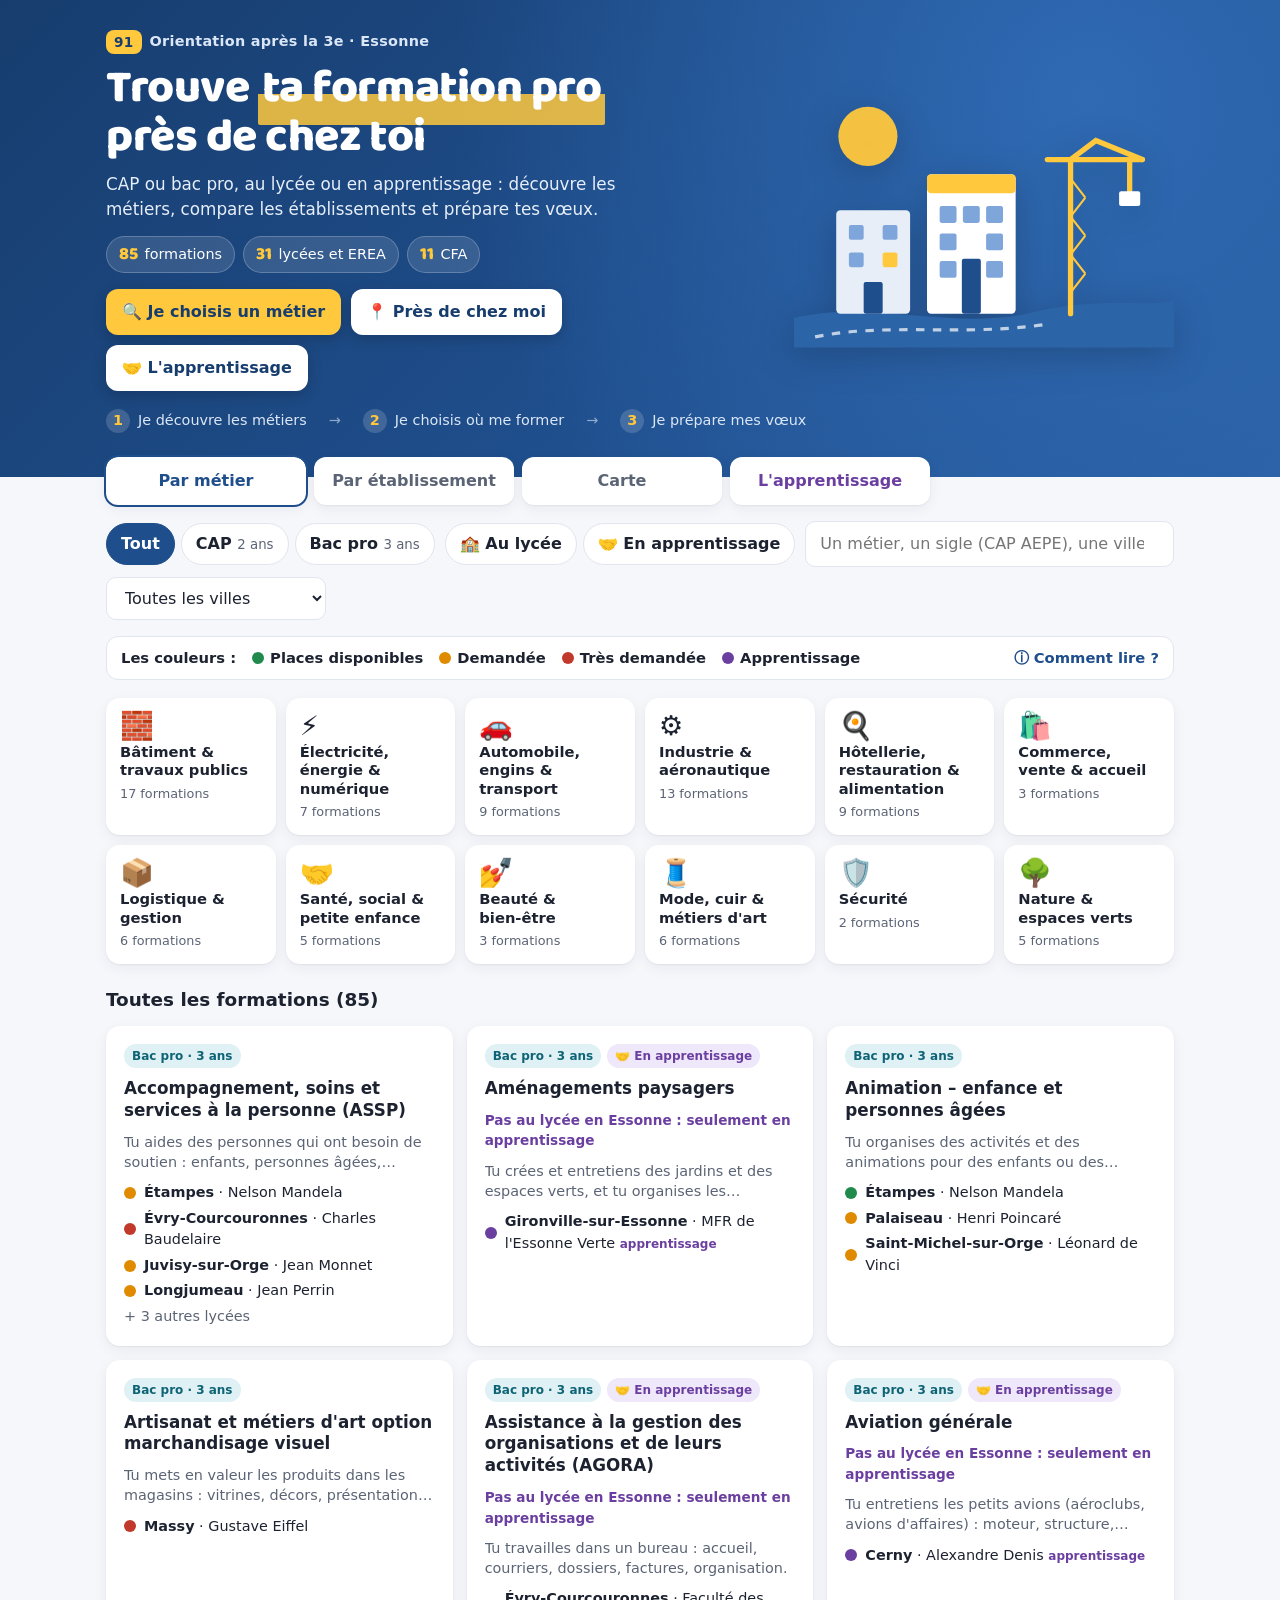
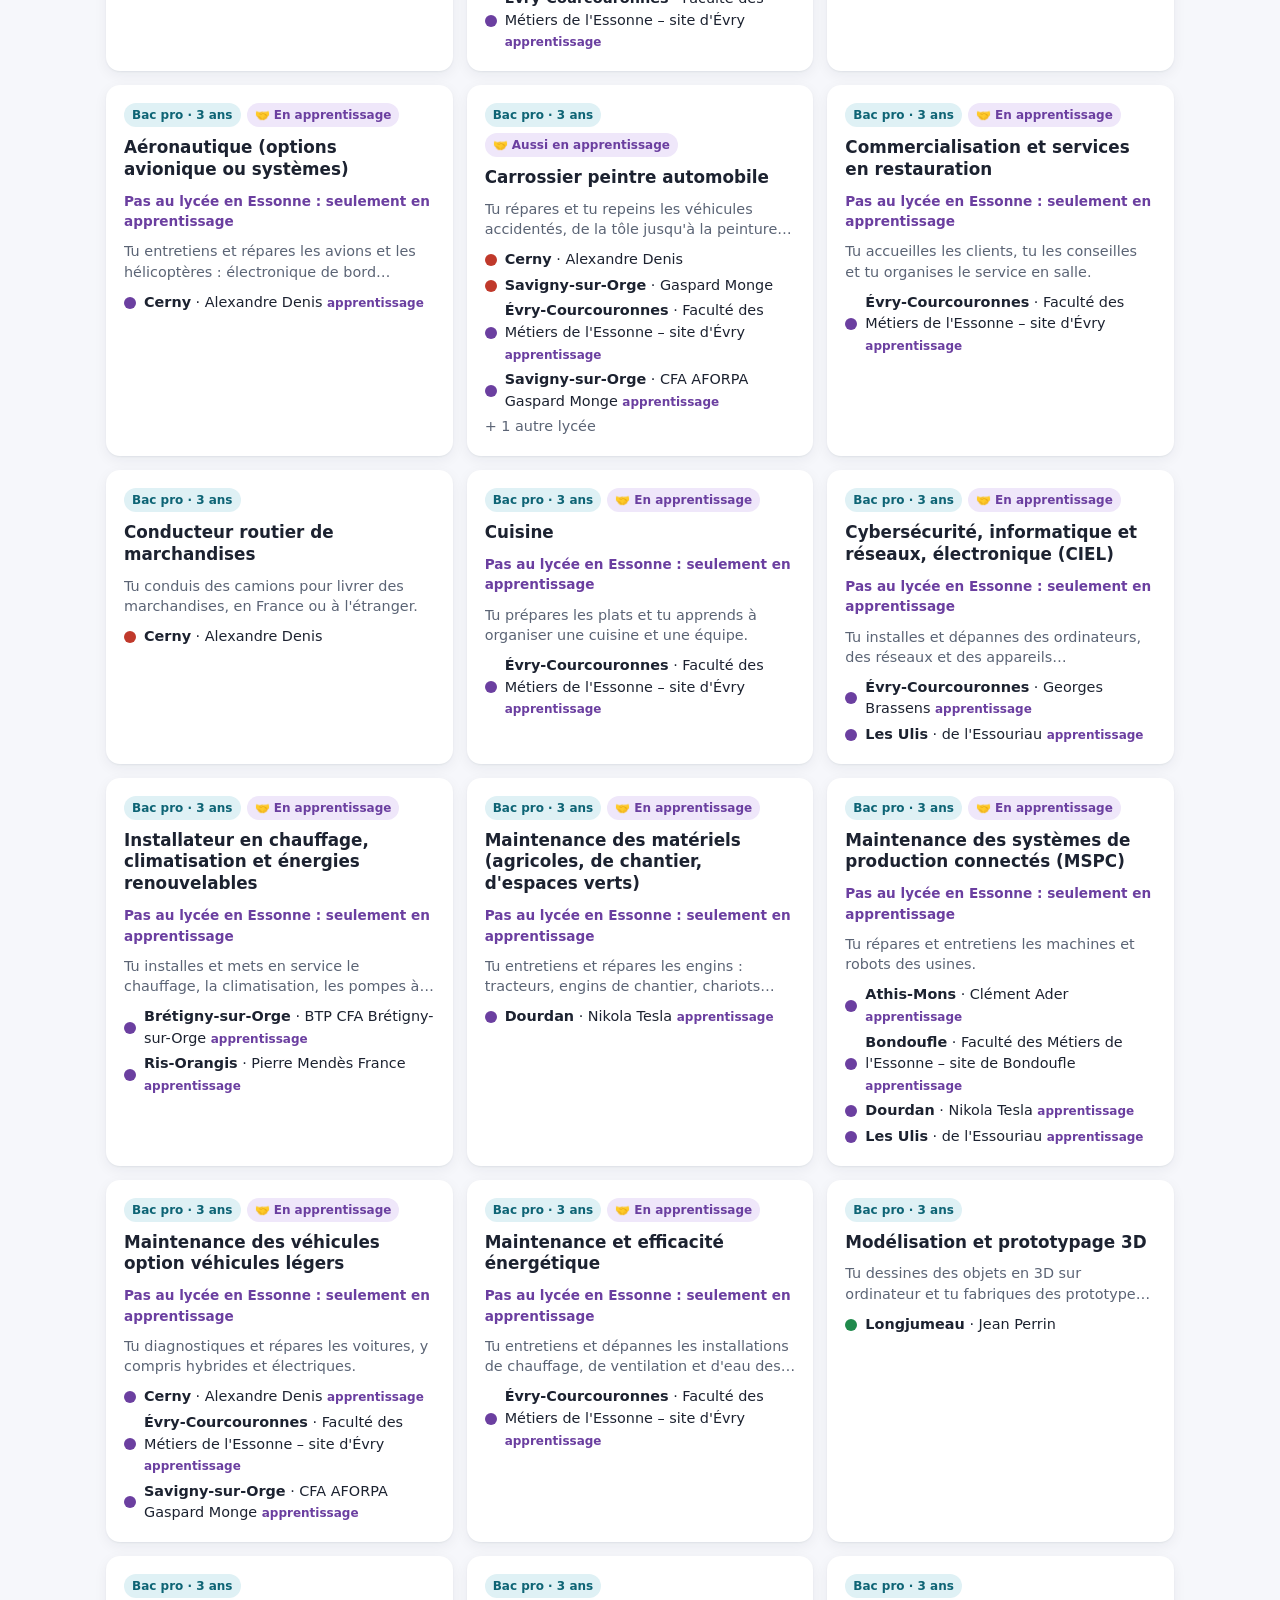
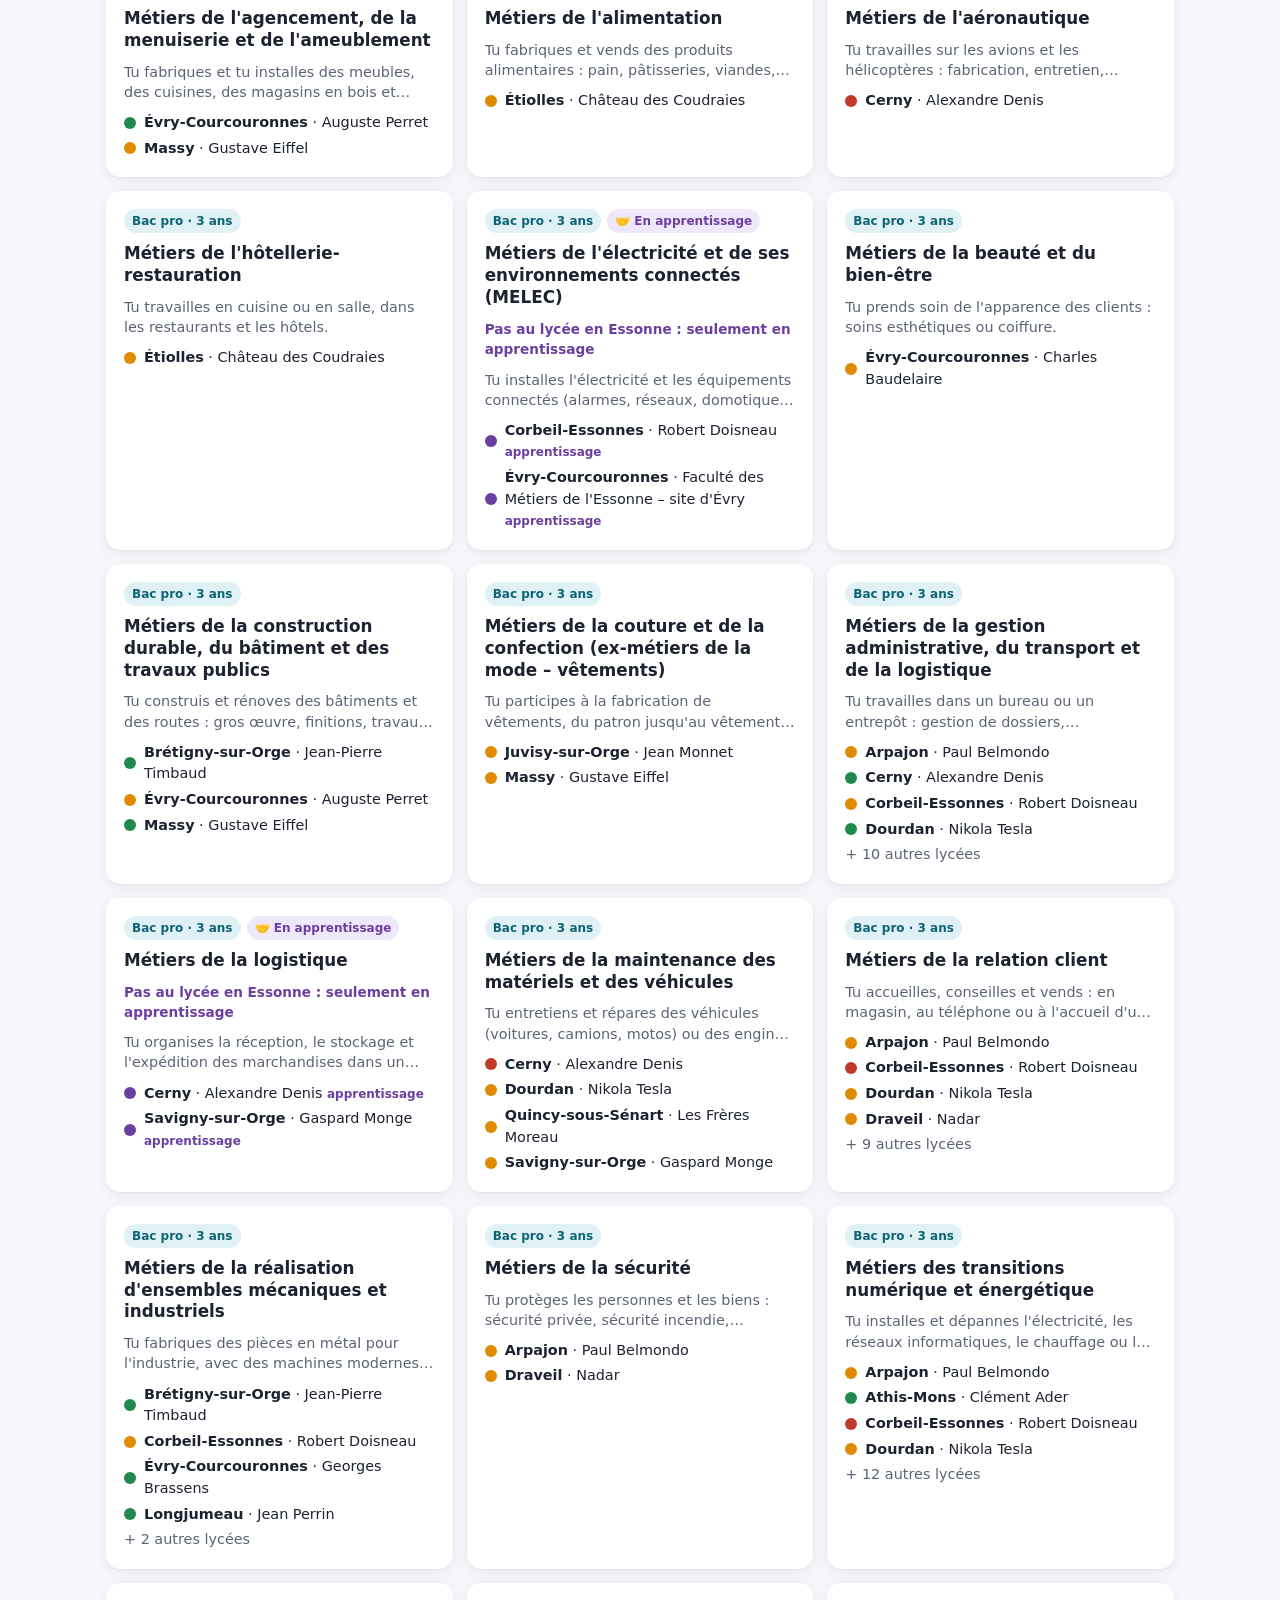
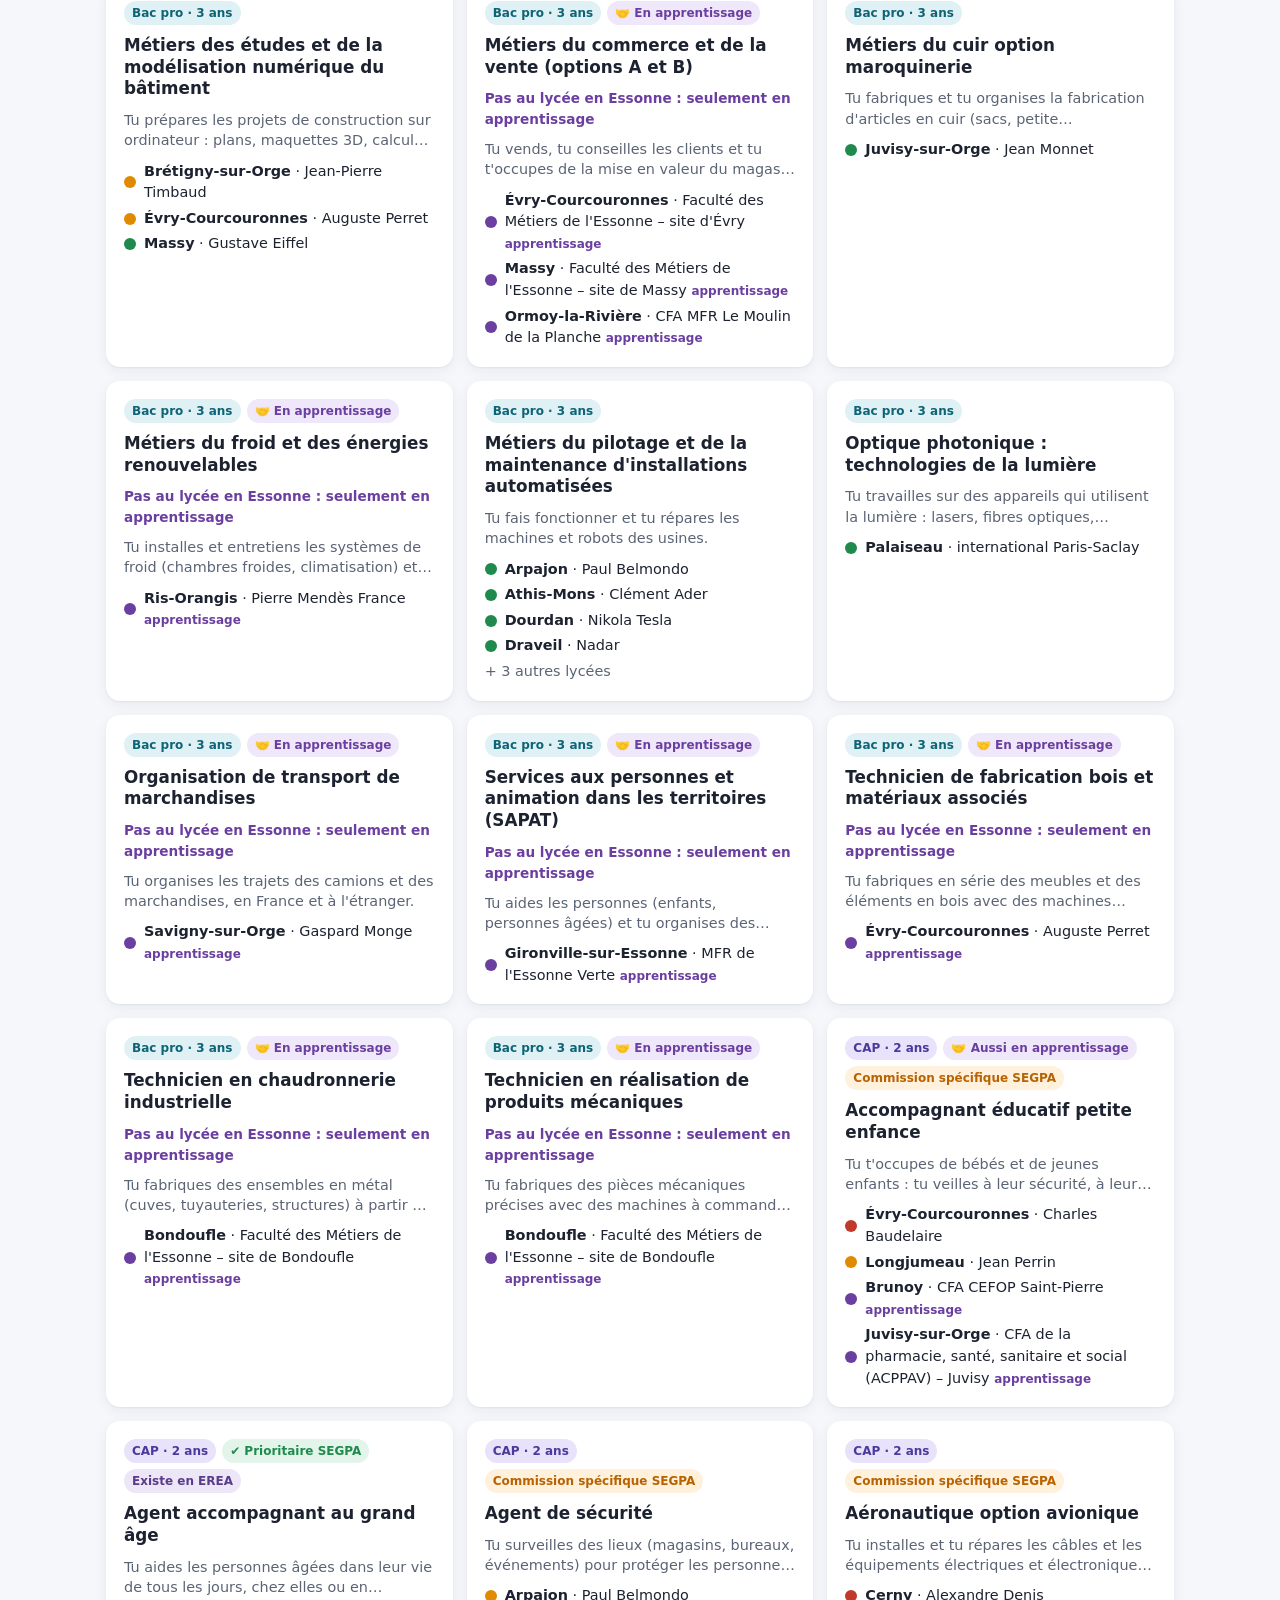
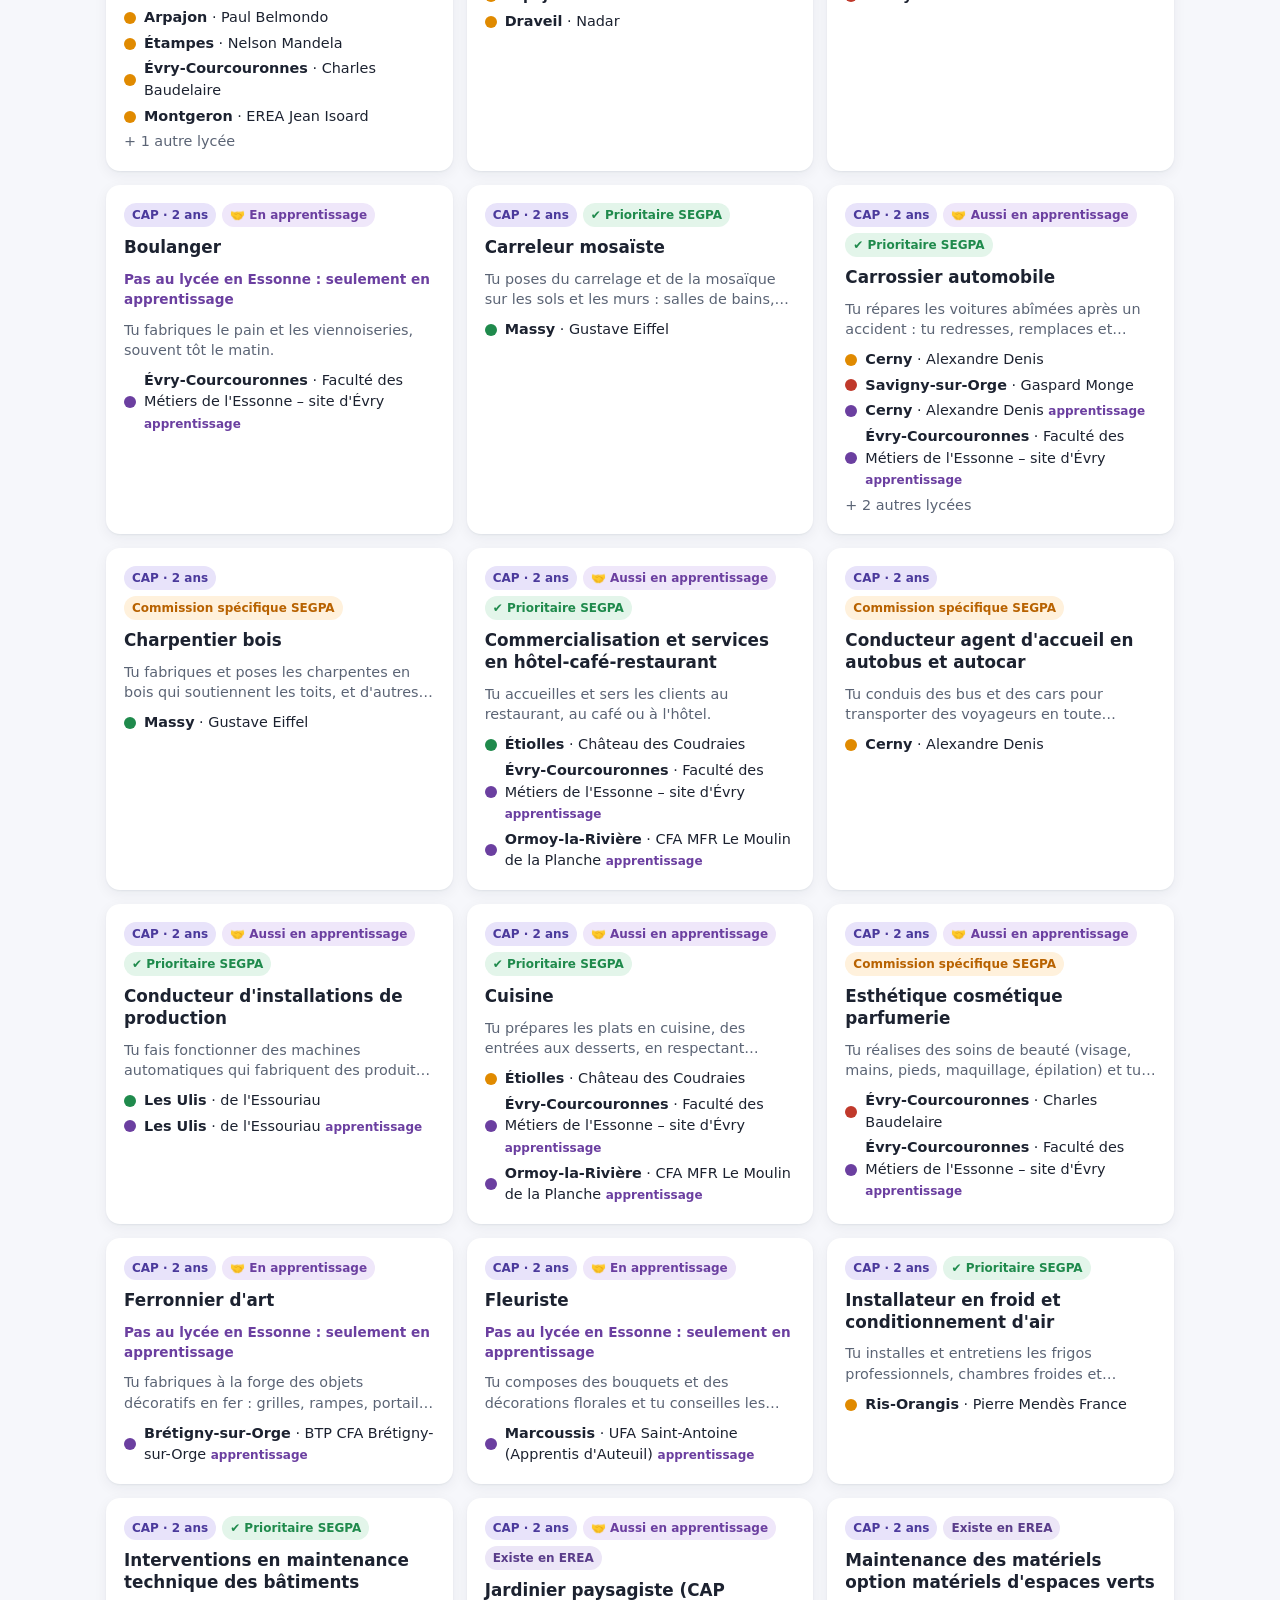
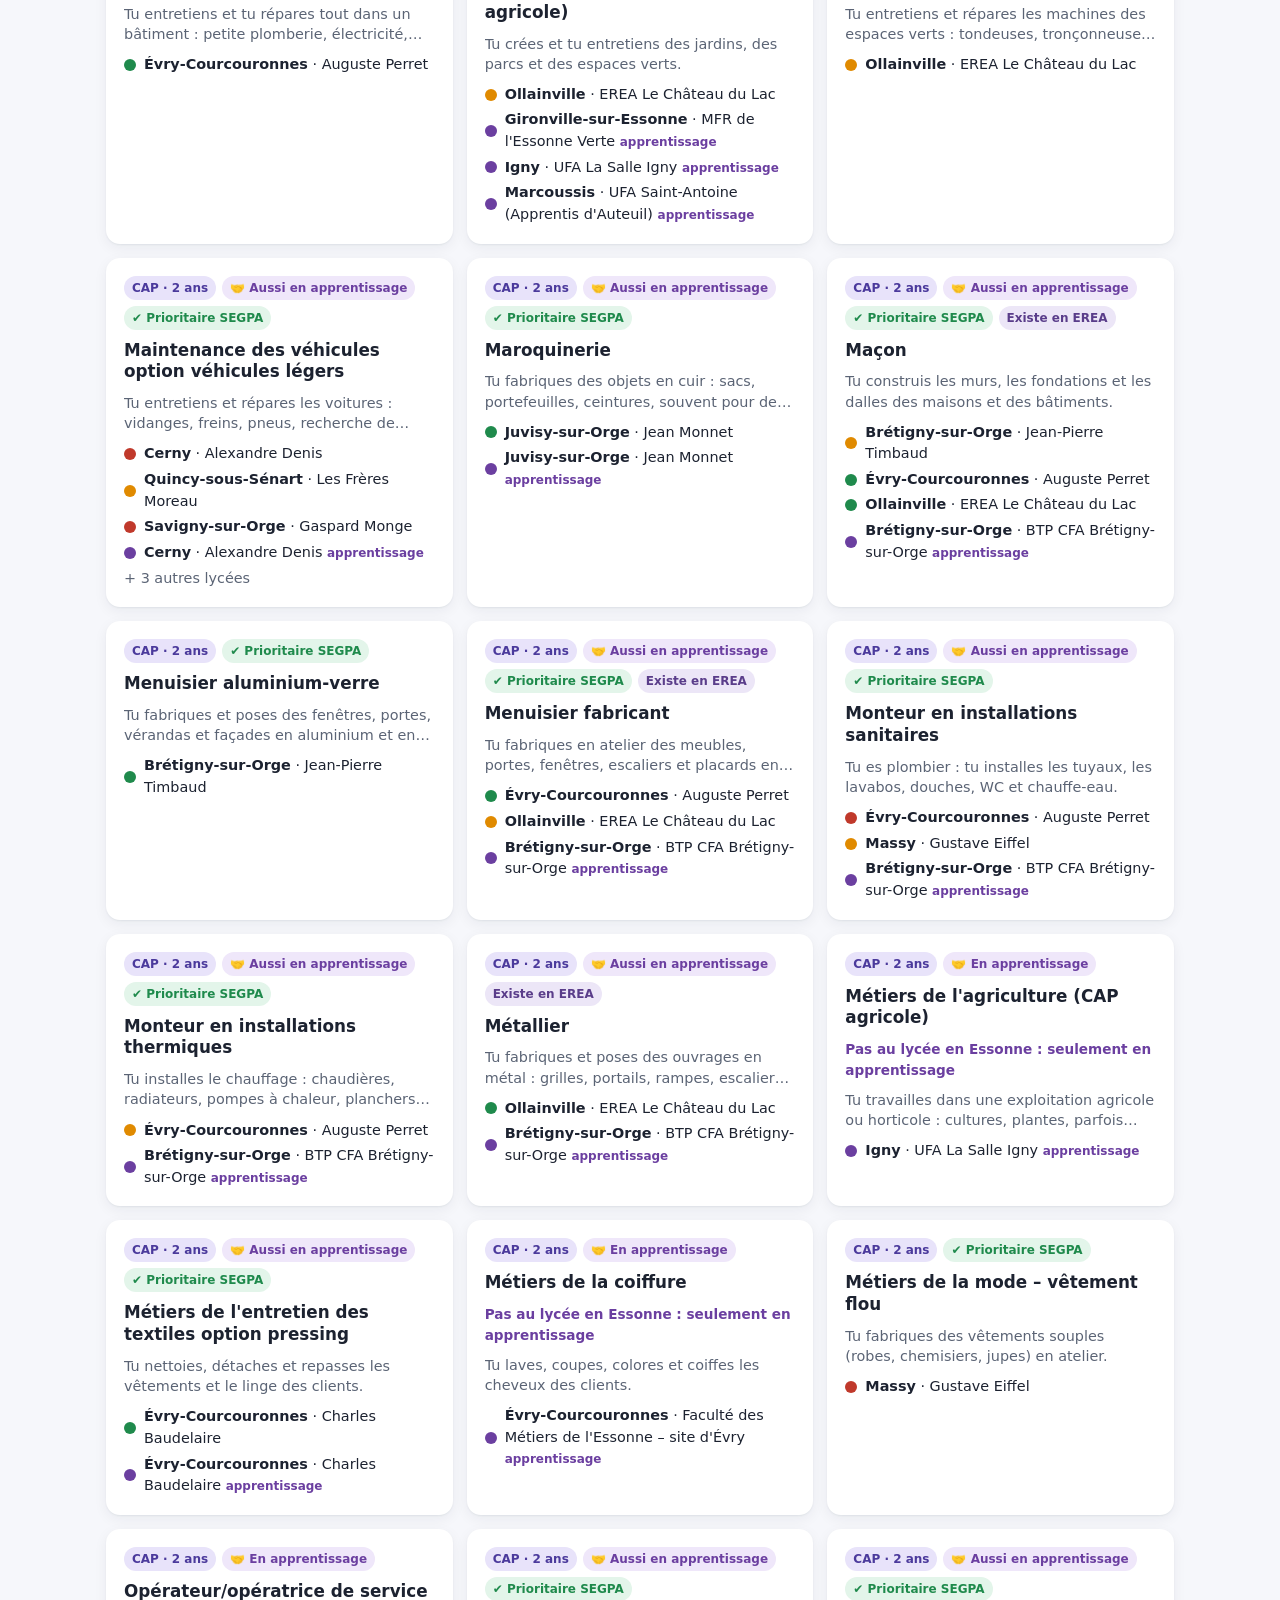
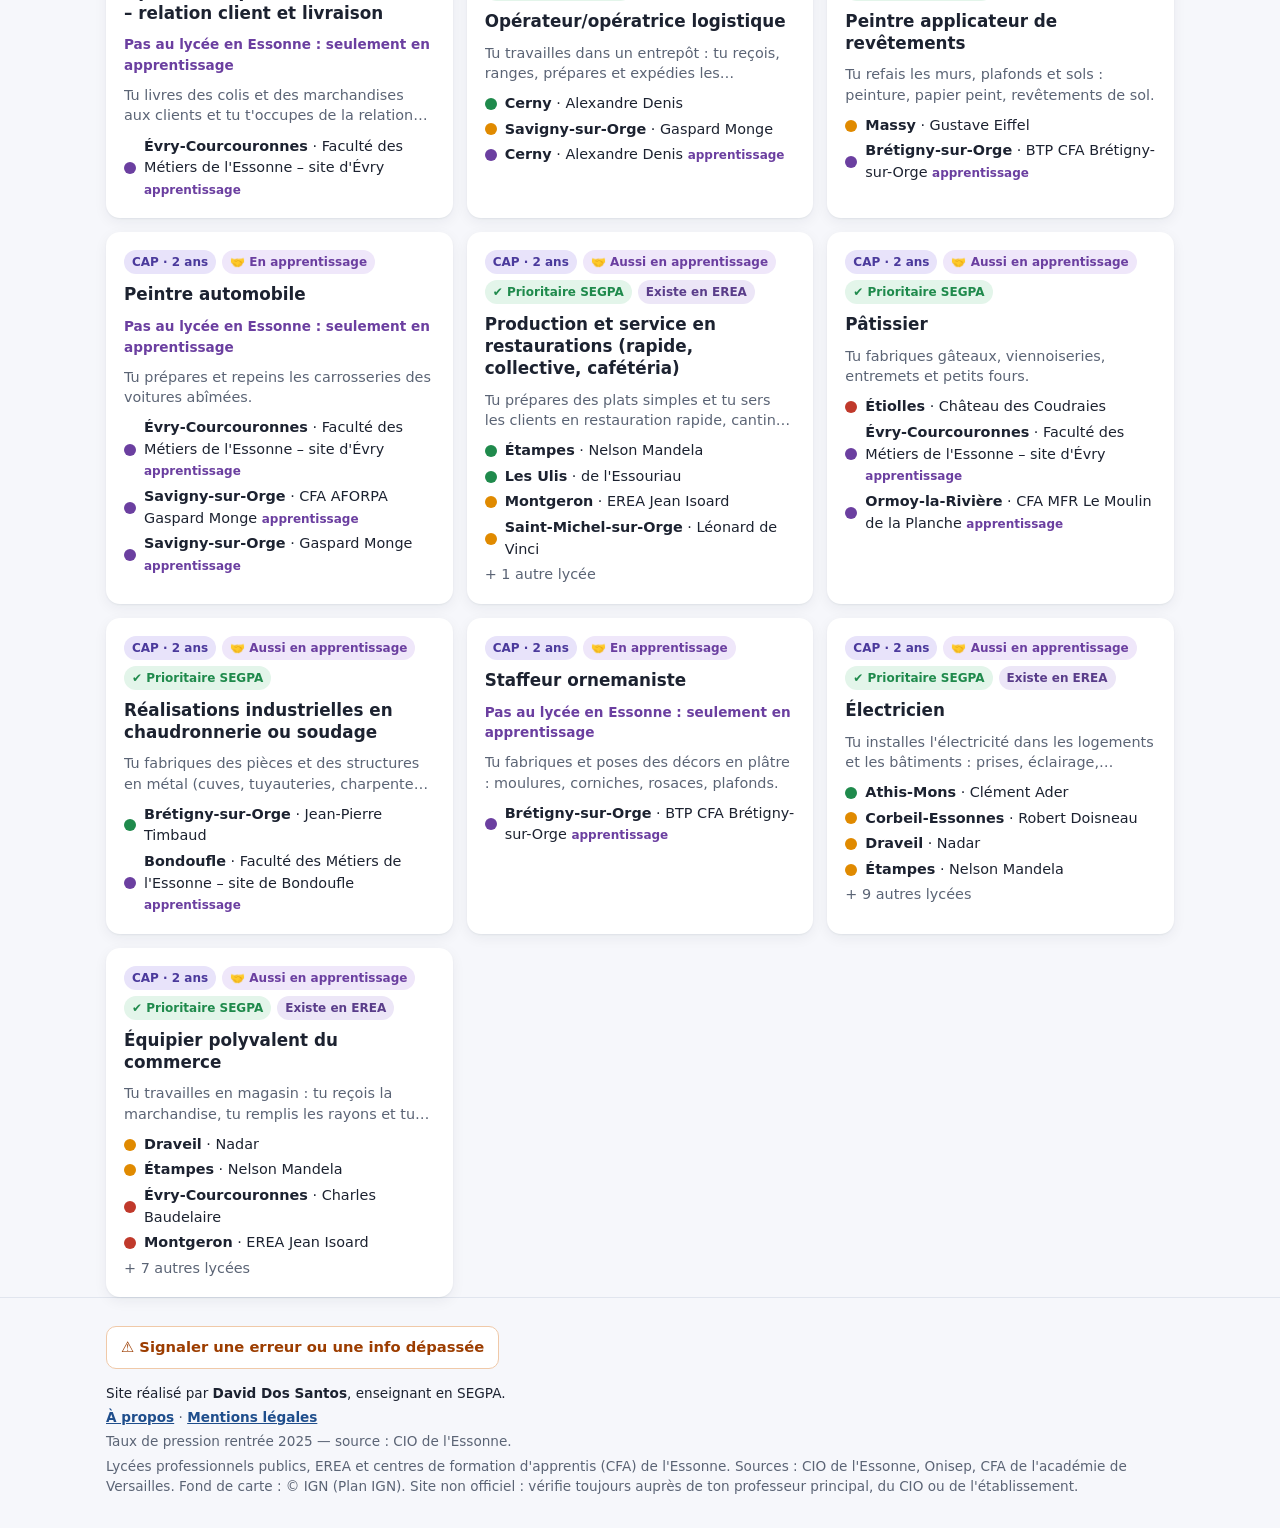
==== commit 42b8d2a3: "Recherche : trouver une formation par son abréviation (CAP AEPE, AAGA…) Ajoute un champ abrev aux fo" ====
--- a/index.html
+++ b/index.html
@@ -73,7 +73,7 @@
     </div>
     <label class="recherche">
       <span class="visuellement-cache">Rechercher</span>
-      <input id="recherche" type="search" placeholder="Un métier, une ville, un lycée…" autocomplete="off">
+      <input id="recherche" type="search" placeholder="Un métier, un sigle (CAP AEPE), une ville…" autocomplete="off">
     </label>
     <label class="choix-ville">
       <span class="visuellement-cache">Ville</span>
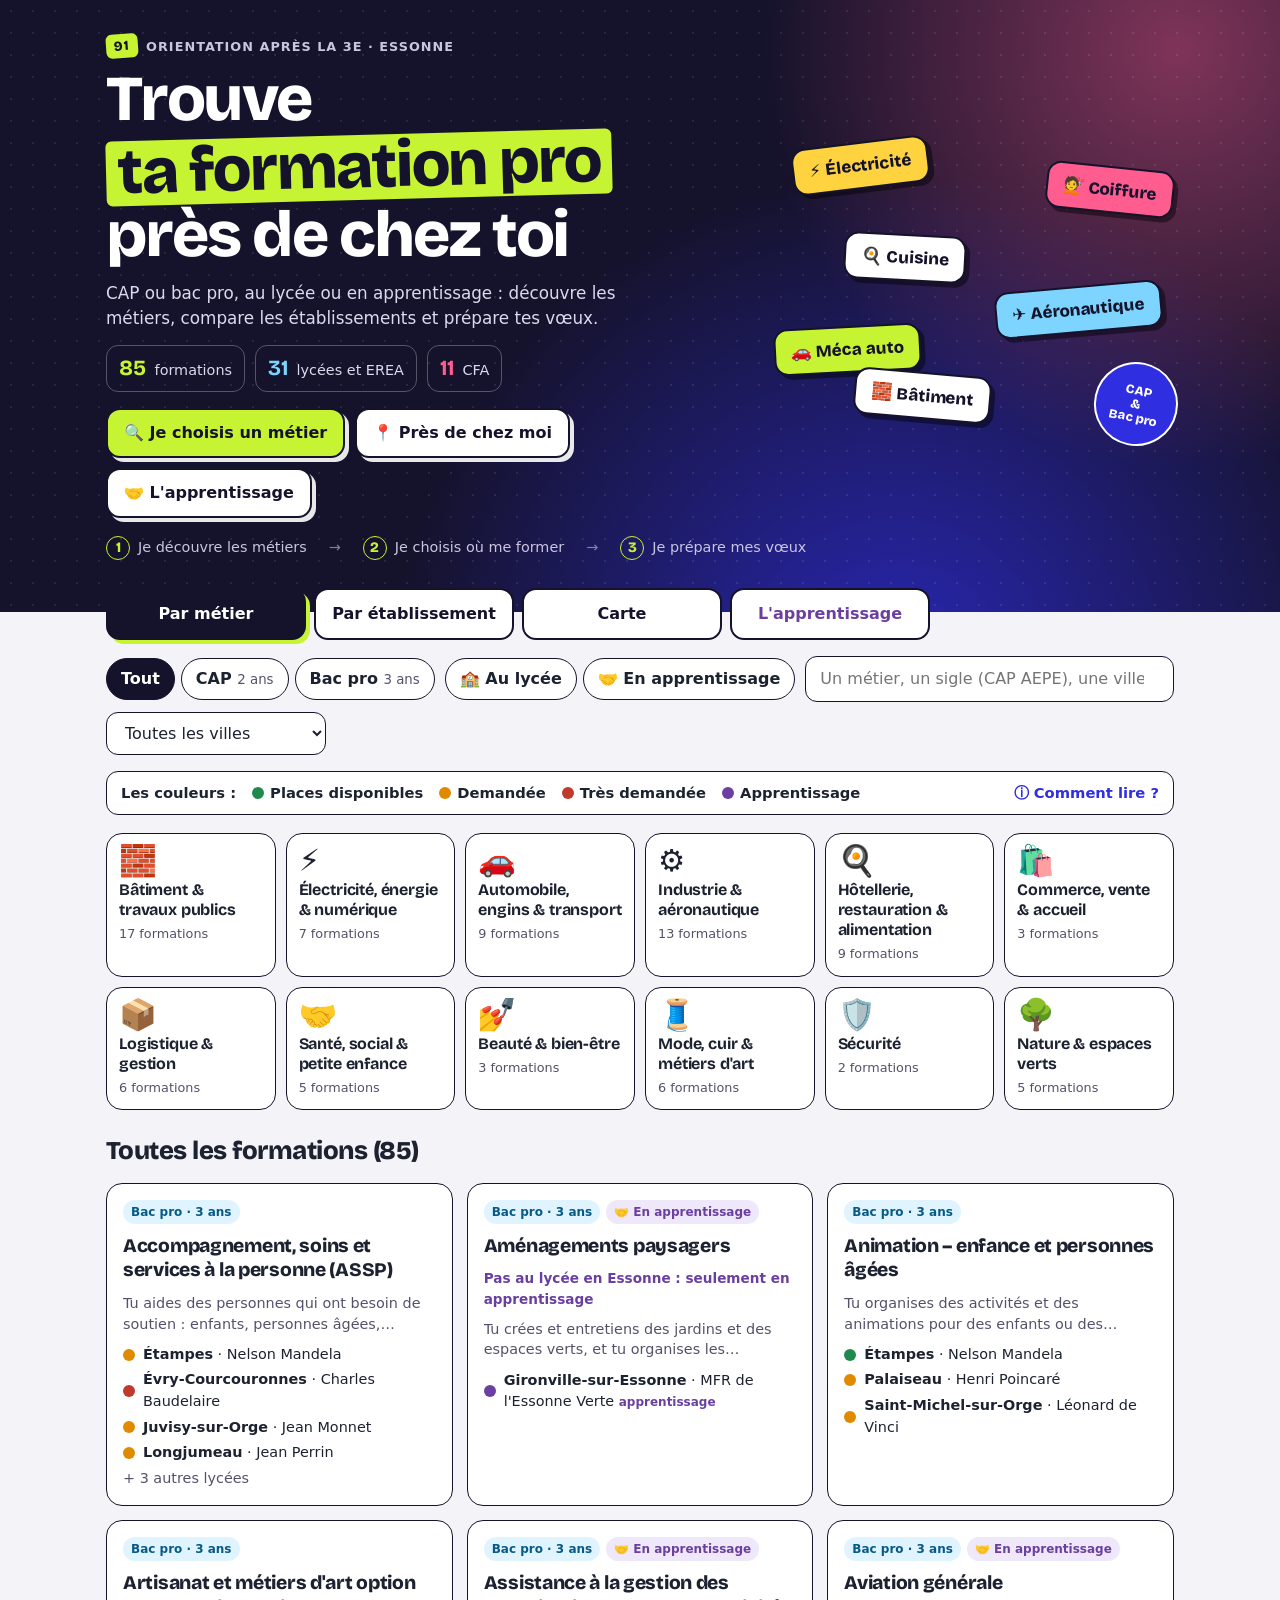
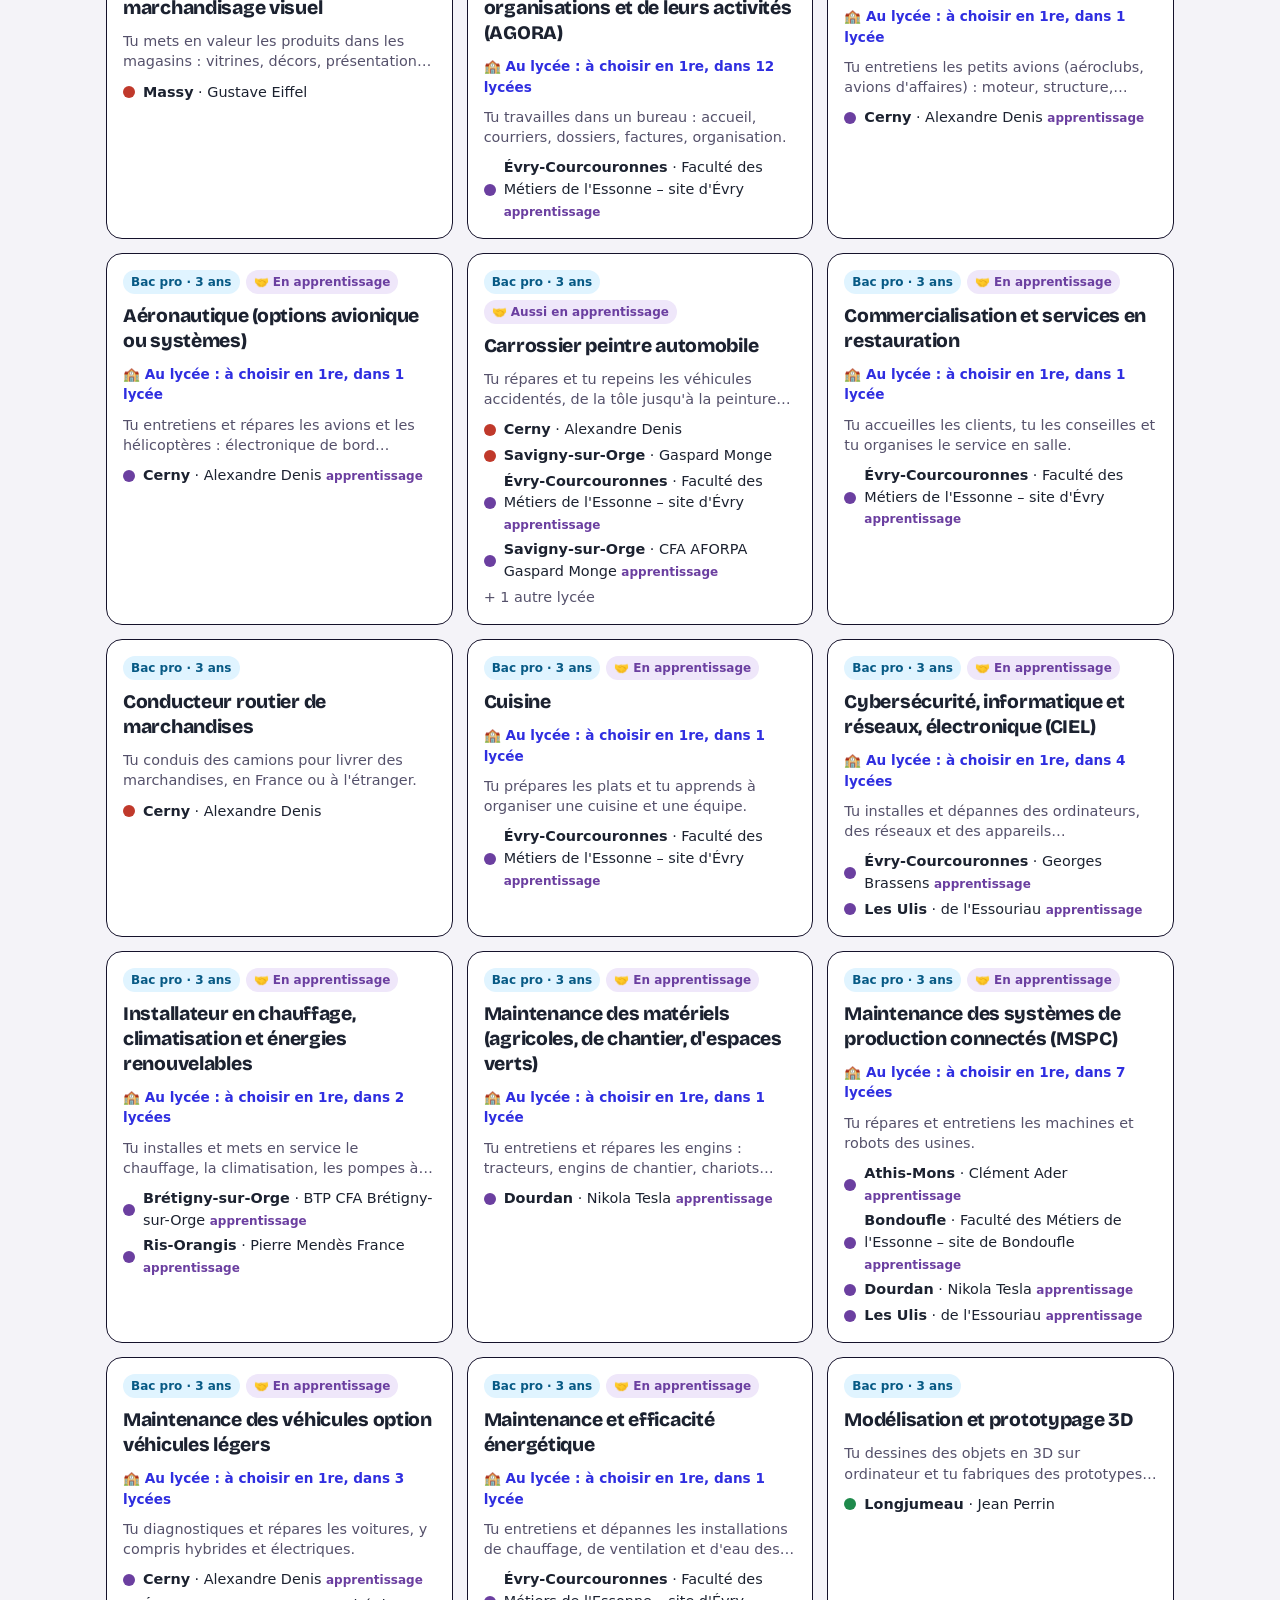
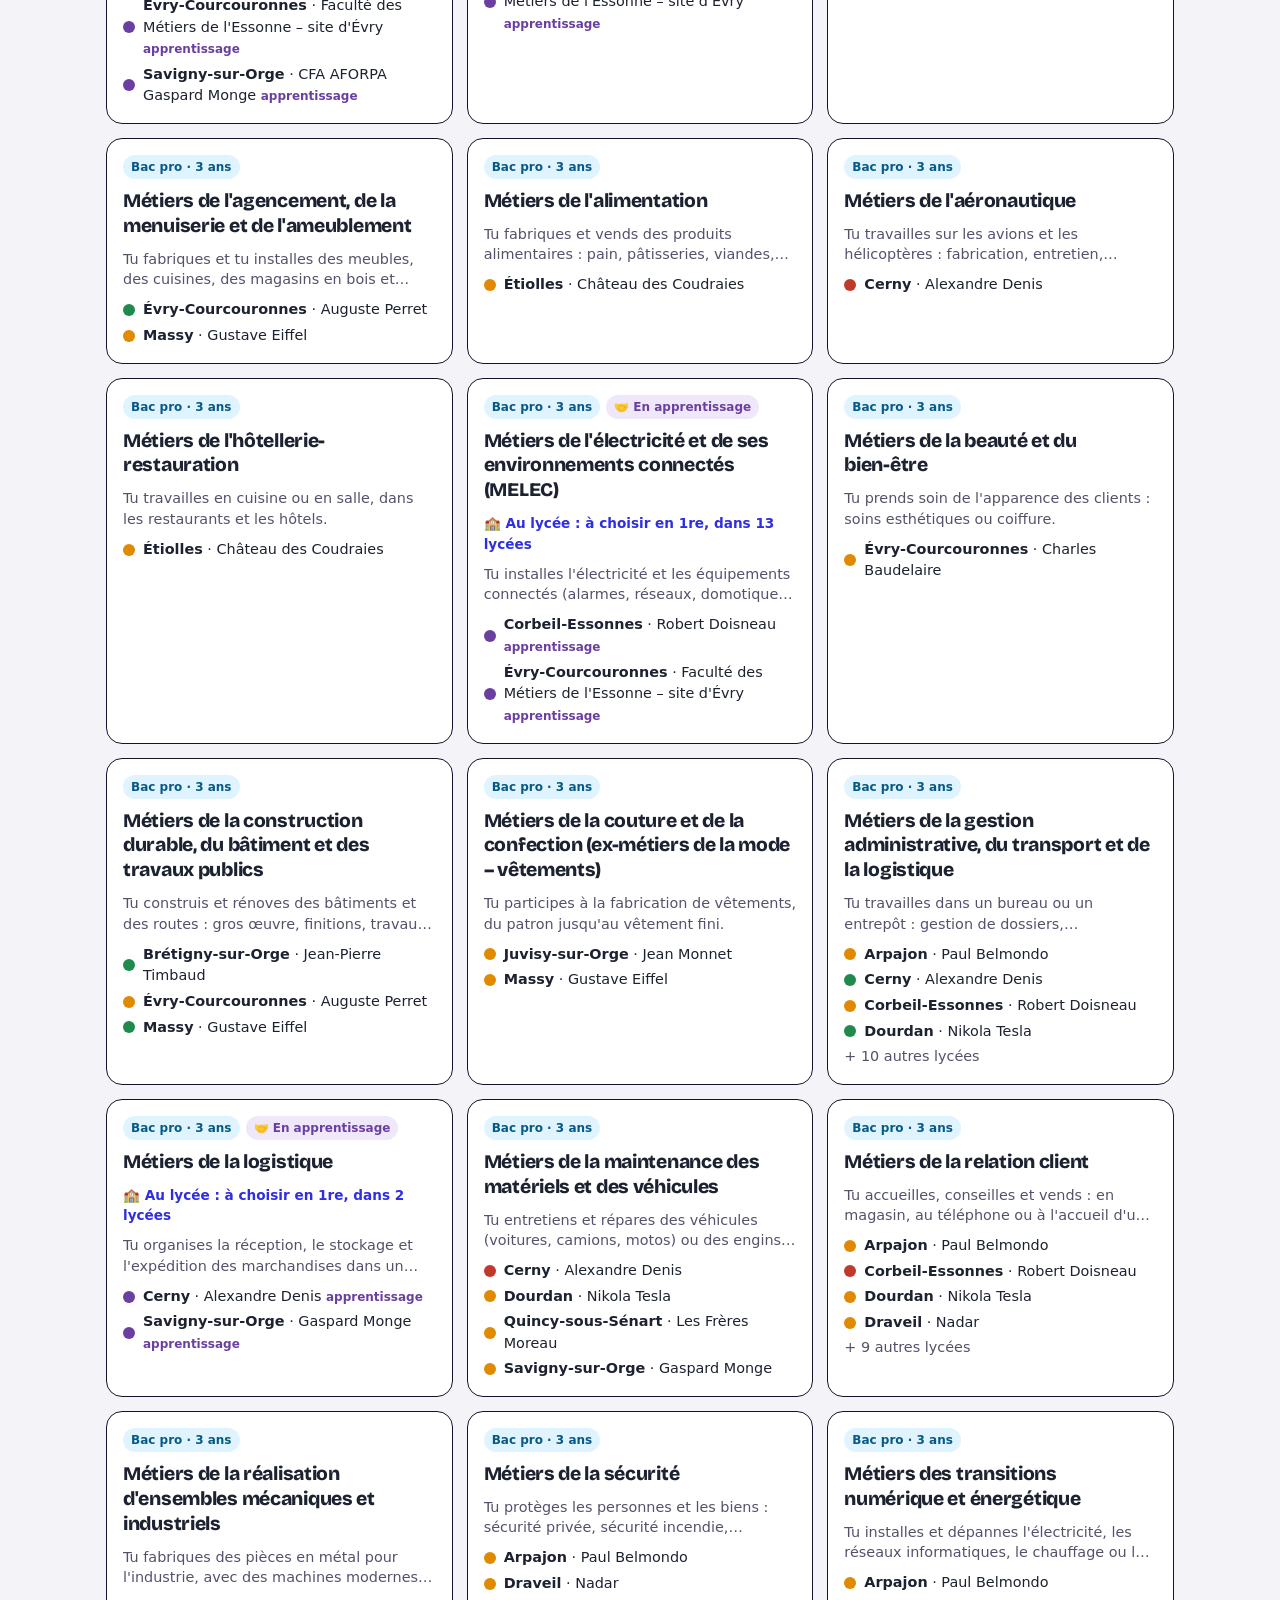
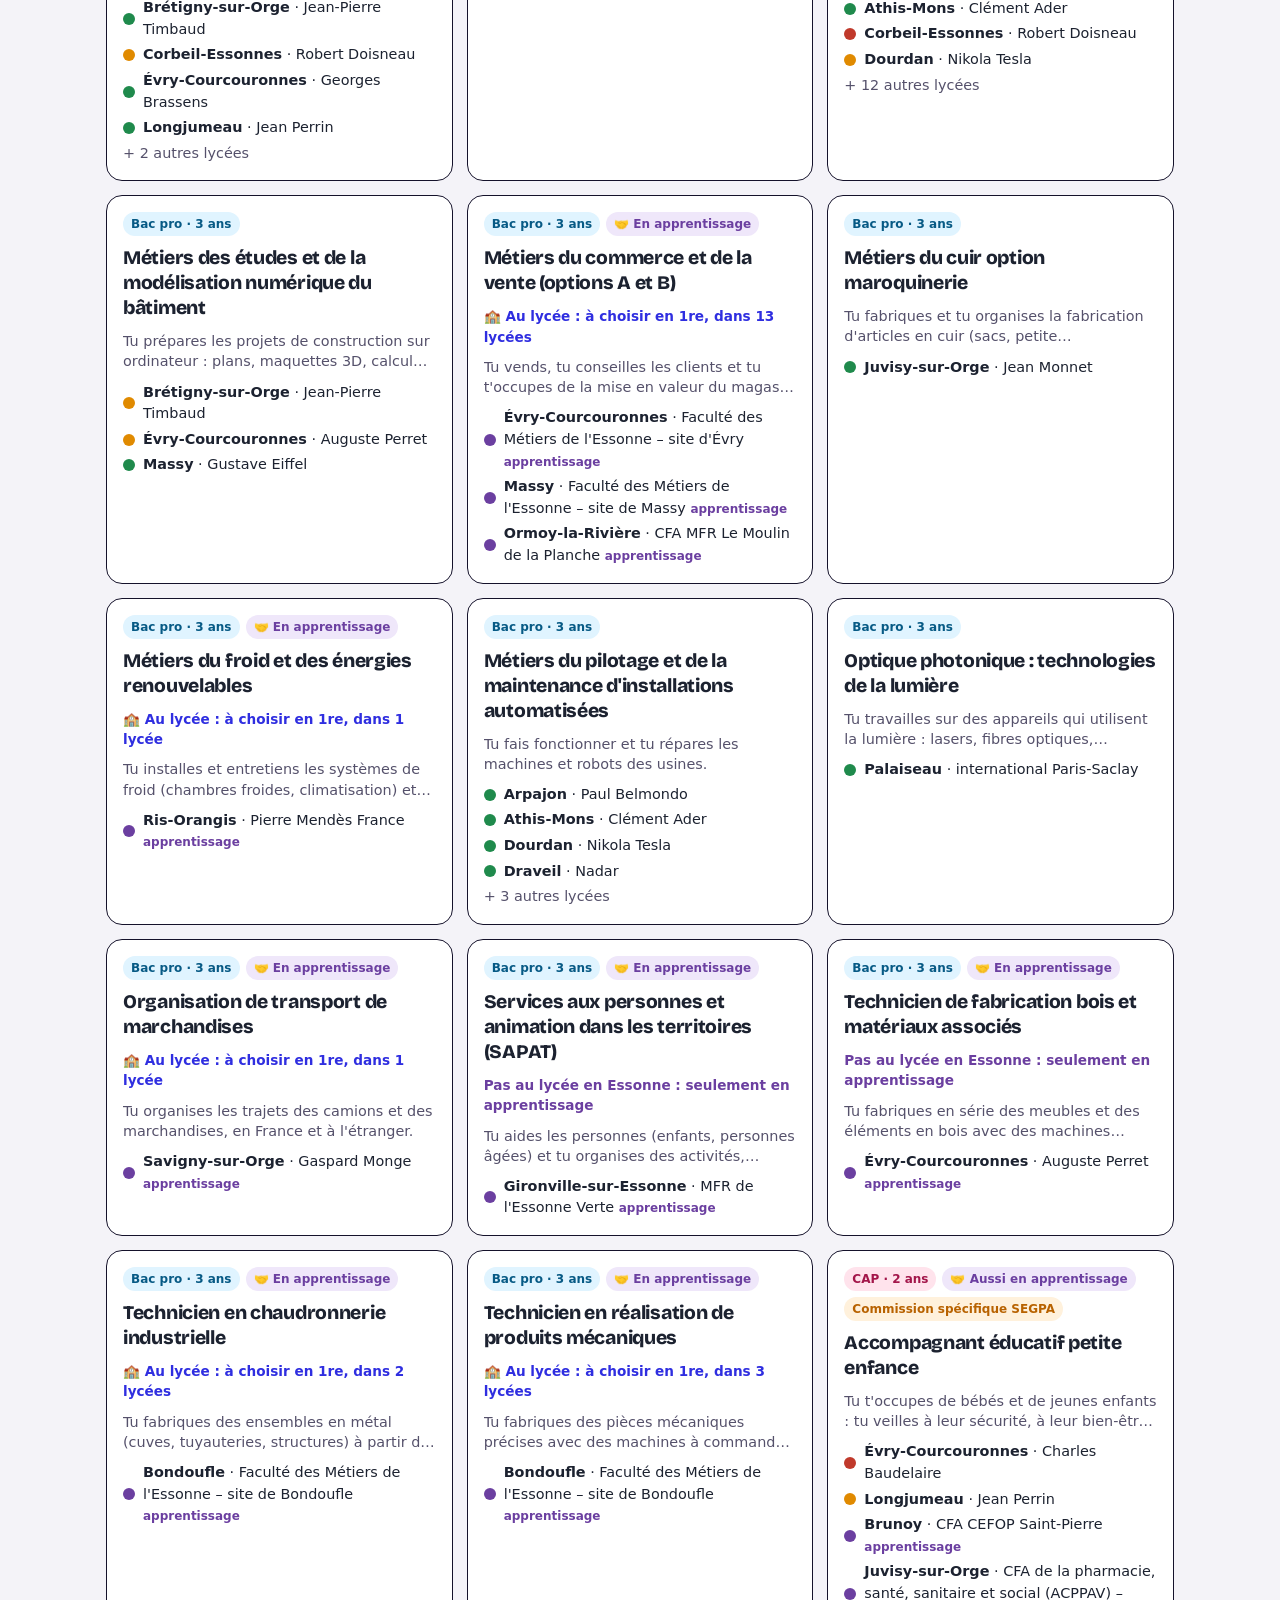
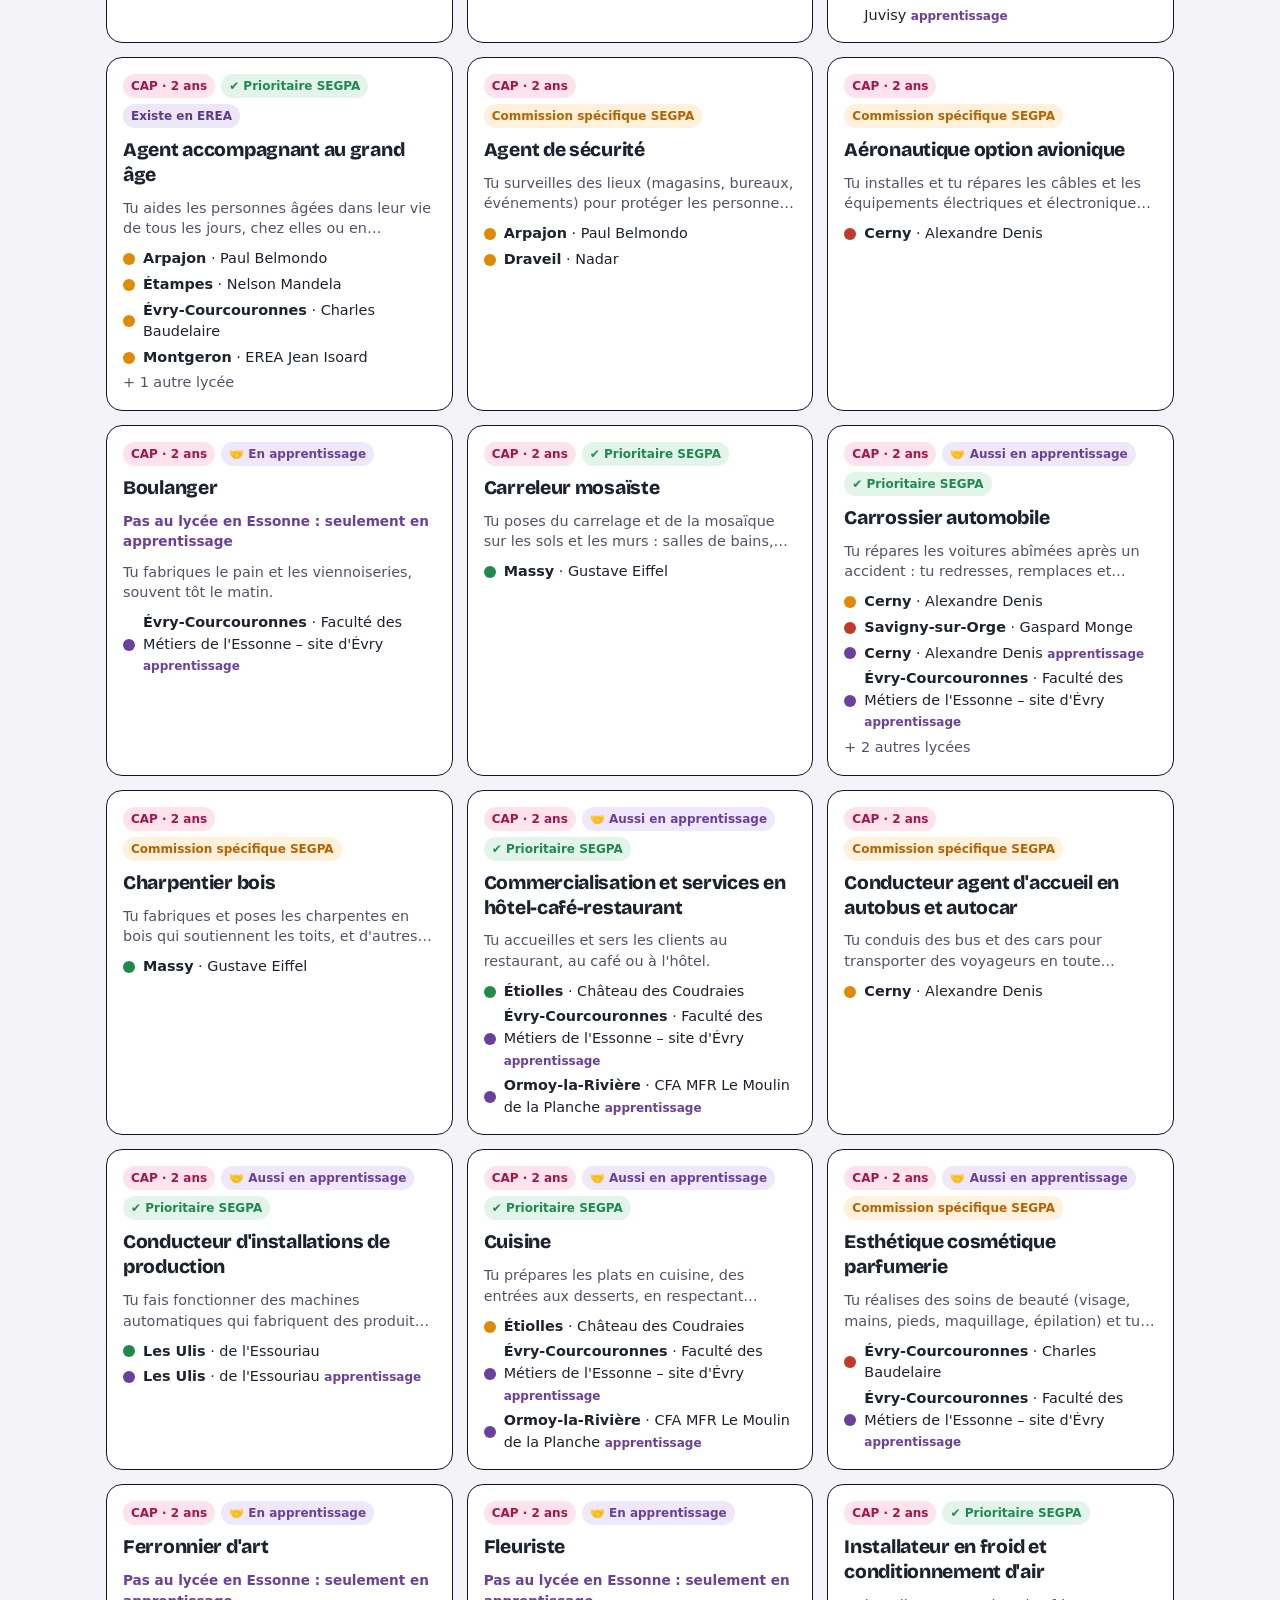
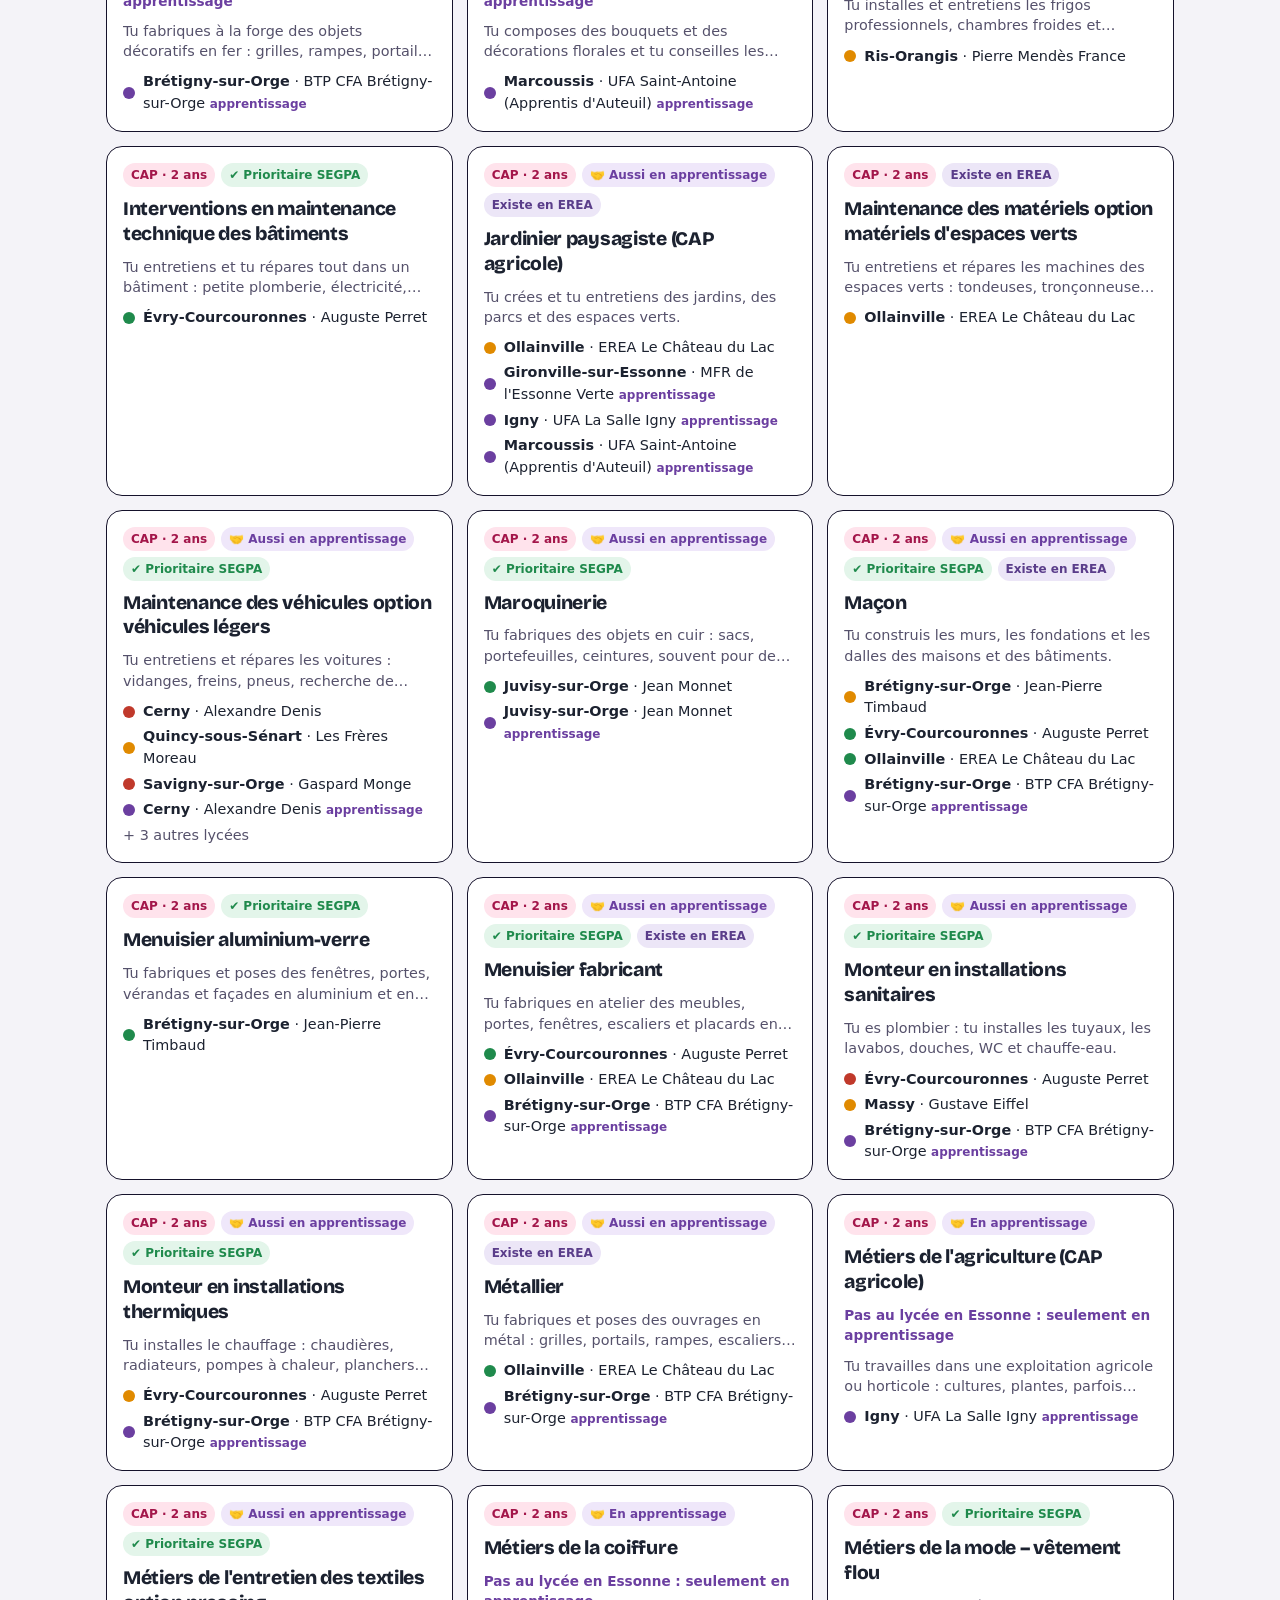
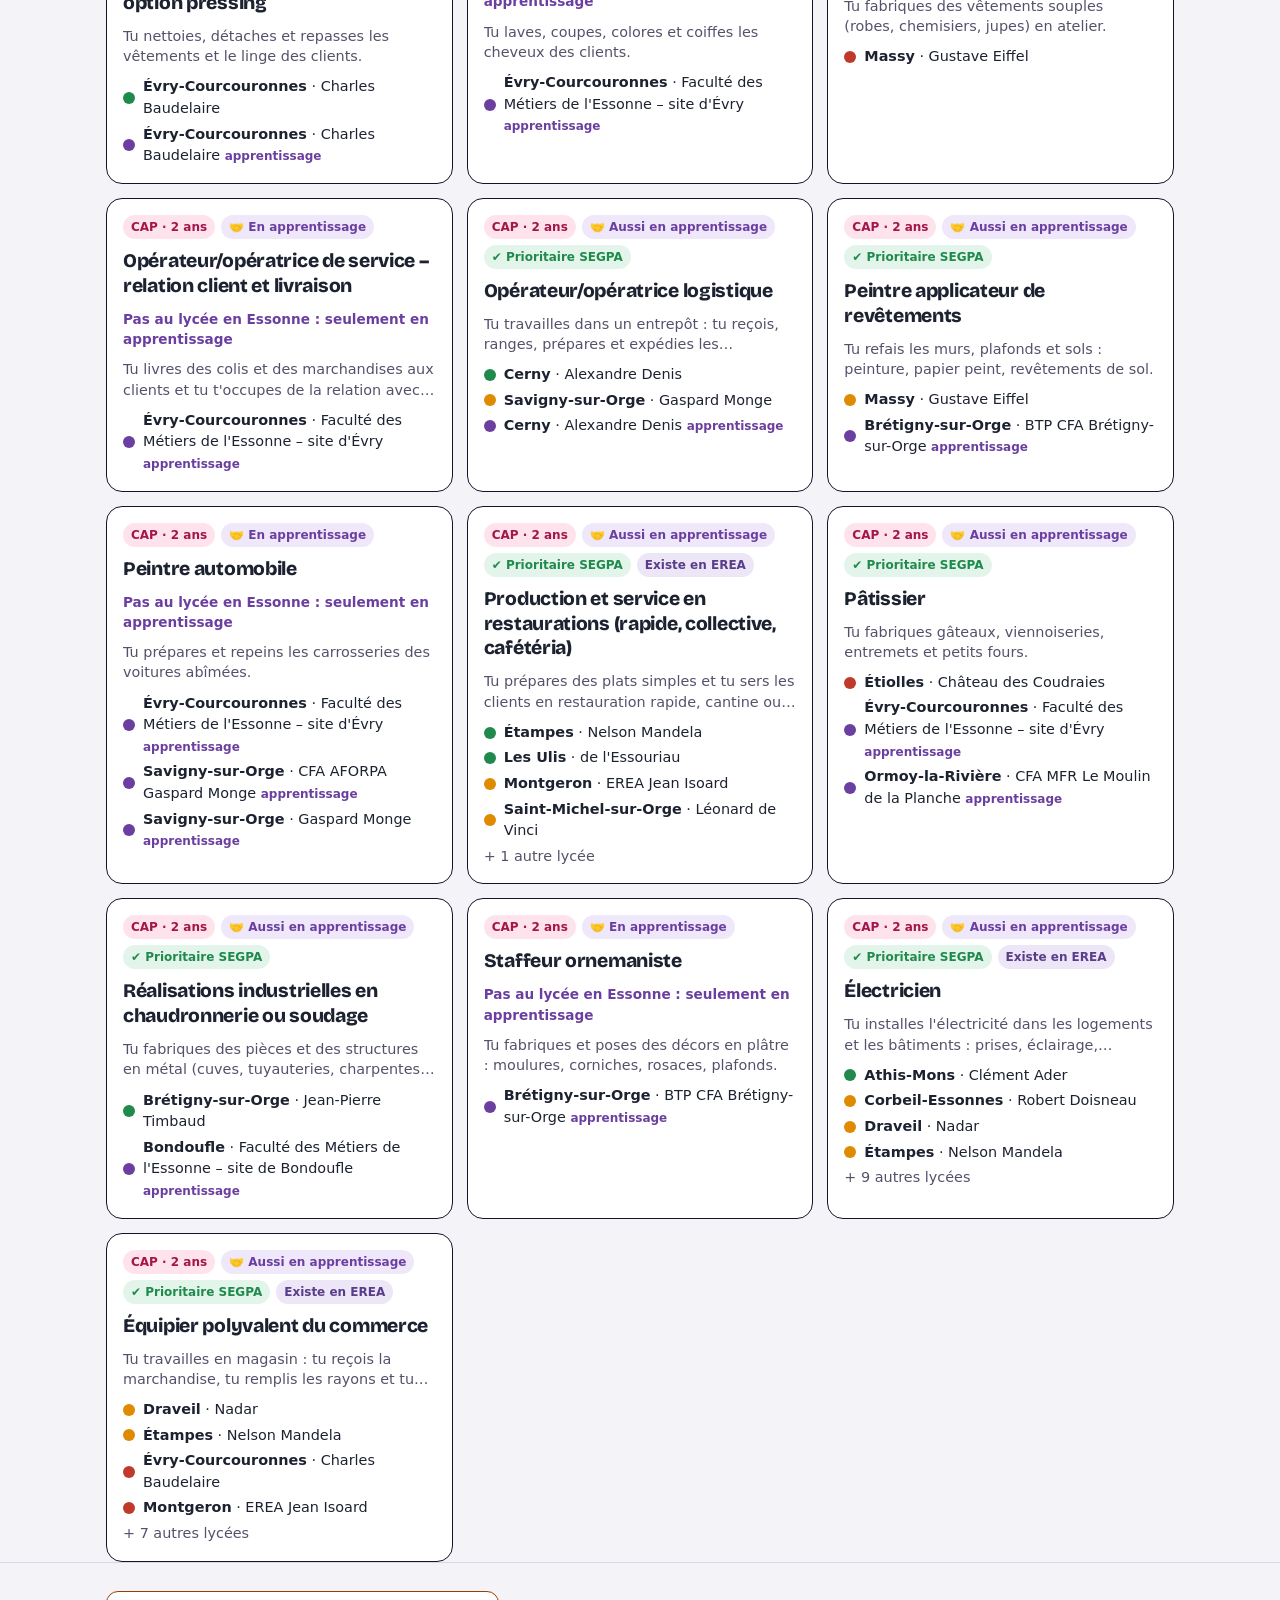
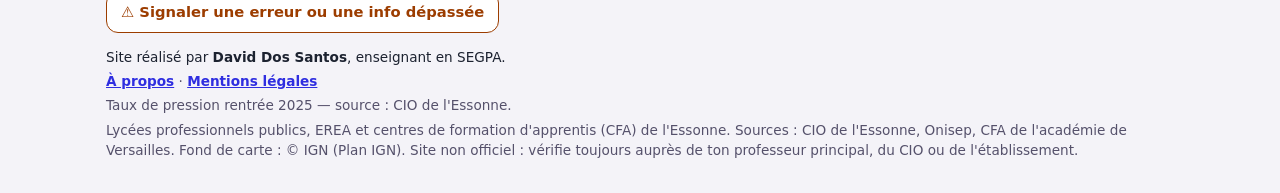
==== commit 708c494c: "Graphisme plus ado : typo Bricolage Grotesque, fond sombre, style sticker Co-Authored-By: Claude Opu" ====
--- a/index.html
+++ b/index.html
@@ -26,25 +26,15 @@
         <button class="raccourci" data-aller="apprentissage">🤝 L'apprentissage</button>
       </div>
     </div>
-    <svg class="illustration" viewBox="0 0 360 260" aria-hidden="true" focusable="false">
-      <circle cx="70" cy="60" r="28" fill="#ffc83d" opacity=".95"/>
-      <path d="M0 232 C80 214 150 246 230 226 C290 212 330 222 360 216 L360 260 L0 260 Z" fill="#2c64a8"/>
-      <rect x="40" y="130" width="70" height="98" rx="4" fill="#e8eef8"/>
-      <rect x="52" y="144" width="14" height="14" rx="2" fill="#7fa6db"/><rect x="84" y="144" width="14" height="14" rx="2" fill="#7fa6db"/>
-      <rect x="52" y="170" width="14" height="14" rx="2" fill="#7fa6db"/><rect x="84" y="170" width="14" height="14" rx="2" fill="#ffc83d"/>
-      <rect x="66" y="198" width="18" height="30" rx="2" fill="#1f4e8c"/>
-      <rect x="126" y="96" width="84" height="132" rx="4" fill="#ffffff"/>
-      <rect x="126" y="96" width="84" height="18" rx="4" fill="#ffc83d"/>
-      <g fill="#7fa6db"><rect x="138" y="126" width="16" height="16" rx="2"/><rect x="160" y="126" width="16" height="16" rx="2"/><rect x="182" y="126" width="16" height="16" rx="2"/>
-      <rect x="138" y="152" width="16" height="16" rx="2"/><rect x="182" y="152" width="16" height="16" rx="2"/><rect x="138" y="178" width="16" height="16" rx="2"/><rect x="182" y="178" width="16" height="16" rx="2"/></g>
-      <rect x="159" y="176" width="18" height="52" rx="2" fill="#1f4e8c"/>
-      <g stroke="#ffc83d" stroke-width="5" stroke-linecap="round" fill="none">
-        <path d="M262 228 V82"/><path d="M240 82 H330"/><path d="M262 82 L286 64 L330 82"/><path d="M318 82 V112"/>
-      </g>
-      <rect x="308" y="112" width="20" height="14" rx="2" fill="#ffffff"/>
-      <g stroke="#ffc83d" stroke-width="2"><path d="M262 100 L276 118 M262 136 L276 154 M262 172 L276 190 M276 118 L262 136 M276 154 L262 172 M276 190 L262 208"/></g>
-      <path d="M20 250 C90 236 160 250 240 238" stroke="#ffffff" stroke-width="3" stroke-dasharray="8 8" fill="none" opacity=".7"/>
-    </svg>
+    <div class="stickers" aria-hidden="true">
+      <span class="sticker s1">⚡ Électricité</span>
+      <span class="sticker s2">💇 Coiffure</span>
+      <span class="sticker s3">🍳 Cuisine</span>
+      <span class="sticker s4">✈️ Aéronautique</span>
+      <span class="sticker s5">🚗 Méca auto</span>
+      <span class="sticker s6">🧱 Bâtiment</span>
+      <span class="sticker-rond">CAP<br>&amp;<br>Bac pro</span>
+    </div>
   </div>
   <ol class="conteneur parcours" aria-label="Les étapes">
     <li><span>1</span>Je découvre les métiers</li>
--- a/assets/style.css
+++ b/assets/style.css
@@ -224,3 +224,105 @@
 .info-recherche{flex:1 1 100%;margin:0;padding:10px 14px;border-radius:12px;background:var(--primaire-clair);color:var(--texte);font-size:.93rem}
 .suspendu{opacity:.45}
 .seul-appr{margin:0;font-size:.85rem;font-weight:600;color:var(--appr)}
+.temps-plein-carte{margin:0;font-size:.85rem;font-weight:600;color:var(--primaire)}
+.encadre.info .lien{display:inline;text-align:left;padding:0}
+
+/* ==== Thème « ado » (2026-11) : typo plus affirmée, contrastes forts, style sticker ==== */
+@font-face{font-family:"Bricolage Grotesque";font-style:normal;font-weight:700;font-display:swap;src:url(fonts/bricolage-grotesque-latin-700-normal.woff2) format("woff2")}
+@font-face{font-family:"Bricolage Grotesque";font-style:normal;font-weight:800;font-display:swap;src:url(fonts/bricolage-grotesque-latin-800-normal.woff2) format("woff2")}
+:root{
+  --encre:#15122b; --fond:#f4f3f8; --trait:#d9d6e6; --doux:#55516b;
+  --primaire:#2f2ee0; --primaire-clair:#ebebff;
+  --lime:#c6f432; --rose:#ff5d8f; --ciel:#7cd4ff; --jaune:#ffd23f;
+  --titre:"Bricolage Grotesque",system-ui,sans-serif;
+  --ombre:0 0 0 1.5px var(--encre); --ombre-dure:4px 4px 0 var(--encre);
+  --rayon:16px;
+}
+body{background:var(--fond)}
+
+/* En-tête */
+.entete{background:
+  radial-gradient(circle at 92% 8%,rgba(255,93,143,.45) 0,transparent 32%),
+  radial-gradient(circle at 70% 110%,rgba(47,46,224,.75) 0,transparent 45%),
+  var(--encre);padding:34px 0 52px}
+.entete::before{content:"";position:absolute;inset:0;background-image:radial-gradient(rgba(255,255,255,.09) 1px,transparent 1px);background-size:22px 22px;pointer-events:none}
+.entete > *{position:relative}
+.surtitre{color:#c9c5e0;text-transform:uppercase;letter-spacing:.08em;font-size:.8rem;font-weight:700}
+.badge-91{background:var(--lime);color:var(--encre);border-radius:6px;font-family:var(--titre);transform:rotate(-4deg);display:inline-block}
+.entete h1{font-family:var(--titre);font-size:clamp(2.2rem,5.4vw,4rem);line-height:.98;letter-spacing:-.035em;margin-bottom:14px}
+.surligne{display:inline-block;background:var(--lime);color:var(--encre);padding:0 .18em .04em;border-radius:6px;transform:rotate(-1.5deg);margin:4px 0}
+.intro{color:#dcd9ee}
+.chiffres{gap:10px}
+.chiffres li{background:transparent;border:1.5px solid rgba(255,255,255,.28);border-radius:12px;padding:6px 12px;color:#dcd9ee}
+.chiffres strong{font-family:var(--titre);font-size:1.35rem;color:#fff;margin-right:4px}
+.chiffres li:nth-child(1) strong{color:var(--lime)} .chiffres li:nth-child(2) strong{color:var(--ciel)} .chiffres li:nth-child(3) strong{color:var(--rose)}
+.raccourci{border:2px solid var(--encre);border-radius:14px;background:#fff;color:var(--encre);box-shadow:4px 4px 0 rgba(255,255,255,.9);font-weight:800;transition:transform .12s,box-shadow .12s}
+.raccourci:first-child{background:var(--lime)}
+.raccourci:hover,.raccourci:focus-visible{transform:translate(-2px,-2px);box-shadow:6px 6px 0 rgba(255,255,255,.9)}
+.raccourci:focus-visible{outline:3px solid var(--rose);outline-offset:3px}
+.parcours{color:#c9c5e0}
+.parcours span{background:transparent;border:1.5px solid var(--lime);color:var(--lime);font-family:var(--titre)}
+
+/* Stickers (remplacent l'illustration) */
+.stickers{position:relative;height:280px;width:100%;max-width:400px;justify-self:end}
+.sticker{position:absolute;font-family:var(--titre);font-weight:800;font-size:1.05rem;padding:9px 15px;border-radius:14px;border:2px solid var(--encre);color:var(--encre);box-shadow:4px 4px 0 rgba(0,0,0,.45);white-space:nowrap}
+.s1{top:6px;left:18px;background:var(--jaune);transform:rotate(-7deg)}
+.s2{top:30px;right:0;background:var(--rose);transform:rotate(6deg)}
+.s3{top:98px;left:70px;background:#fff;transform:rotate(3deg)}
+.s4{top:150px;right:12px;background:var(--ciel);transform:rotate(-5deg)}
+.s5{top:190px;left:0;background:var(--lime);transform:rotate(-3deg)}
+.s6{top:236px;left:80px;background:#fff;transform:rotate(5deg)}
+.sticker-rond{position:absolute;top:226px;right:-4px;width:84px;height:84px;border-radius:50%;background:var(--primaire);color:#fff;border:2px solid #fff;display:flex;align-items:center;justify-content:center;text-align:center;font-family:var(--titre);font-weight:800;font-size:.8rem;line-height:1.05;transform:rotate(12deg)}
+@media (max-width:760px){.stickers{display:none}}
+
+/* Onglets */
+.onglets{margin-top:-24px}
+.onglet{background:#fff;color:var(--encre);border:2px solid var(--encre);box-shadow:none;border-radius:14px;font-weight:700}
+.onglet.actif{background:var(--encre);color:#fff;outline:0;box-shadow:4px 4px 0 var(--lime)}
+.onglet-appr{color:var(--appr)}
+.onglet-appr.actif{background:var(--appr);color:#fff;box-shadow:4px 4px 0 var(--encre)}
+.onglet:focus-visible,.puce:focus-visible,.secteur:focus-visible,.carte:focus-visible{outline:3px solid var(--primaire);outline-offset:2px}
+
+/* Filtres */
+.puce{border:1.5px solid var(--encre);font-weight:700}
+.puce.actif{background:var(--encre);border-color:var(--encre)}
+.puce.actif small{color:#d8d5ea}
+.recherche input,.choix-ville select{border:1.5px solid var(--encre);border-radius:12px}
+.recherche input:focus,.choix-ville select:focus{outline:3px solid var(--lime);outline-offset:0;box-shadow:0 0 0 5px var(--encre)}
+.legende-barre{border:1.5px solid var(--encre)}
+
+/* Secteurs */
+.secteur{border:1.5px solid var(--encre);box-shadow:none;transition:transform .12s,box-shadow .12s}
+.secteur:hover{transform:translate(-2px,-2px);box-shadow:var(--ombre-dure)}
+.secteur .nom{font-family:var(--titre);font-weight:700;font-size:1rem;letter-spacing:-.01em}
+.secteur .picto{font-size:1.9rem}
+.secteur.actif{background:var(--lime);border-color:var(--encre);box-shadow:var(--ombre-dure)}
+.secteur.actif .nb{color:var(--encre)}
+
+/* Titres */
+.entete-resultats h2,.ville-bloc h2,.guide h2{font-family:var(--titre);font-weight:800;letter-spacing:-.02em}
+.entete-resultats h2{font-size:1.6rem}
+
+/* Cartes formations */
+.carte,.lycee,.guide-bloc,.vide-message,.page-texte{border:1.5px solid var(--encre);box-shadow:none}
+.carte{transition:transform .12s,box-shadow .12s}
+.carte:hover,.carte:focus-visible{border-color:var(--encre);transform:translate(-3px,-3px);box-shadow:var(--ombre-dure)}
+.carte h3,.lycee h3,.guide-bloc h3{font-family:var(--titre);font-weight:800;letter-spacing:-.015em}
+.carte h3{font-size:1.2rem}
+.etiquette{font-weight:700}
+.etiquette.cap{background:#ffe3ec;color:#a3164a}
+.etiquette.bac{background:#e0f4ff;color:#075a85}
+.guide-bloc.important{border-width:2px;border-color:var(--appr);box-shadow:4px 4px 0 var(--appr)}
+
+/* Boutons-liens, fiche */
+.bouton-lien{border:1.5px solid var(--encre);border-radius:12px;color:var(--encre);font-weight:700}
+.bouton-lien:hover{border-color:var(--encre);box-shadow:3px 3px 0 var(--encre)}
+.bouton-lien.principal{background:var(--encre);border-color:var(--encre);color:#fff}
+.signaler{color:#9c3d00;border-color:#9c3d00}
+dialog{border:2px solid var(--encre);box-shadow:8px 8px 0 var(--encre)}
+.fiche-haut h2{font-family:var(--titre);font-weight:800;font-size:1.6rem;letter-spacing:-.02em}
+.repere{background:var(--encre);border-color:var(--lime)}
+.page-texte h2{font-family:var(--titre)}
+.retour{color:var(--lime)}
+
+@media (prefers-reduced-motion:reduce){.carte,.secteur,.raccourci{transition:none}.carte:hover,.secteur:hover,.raccourci:hover{transform:none}}
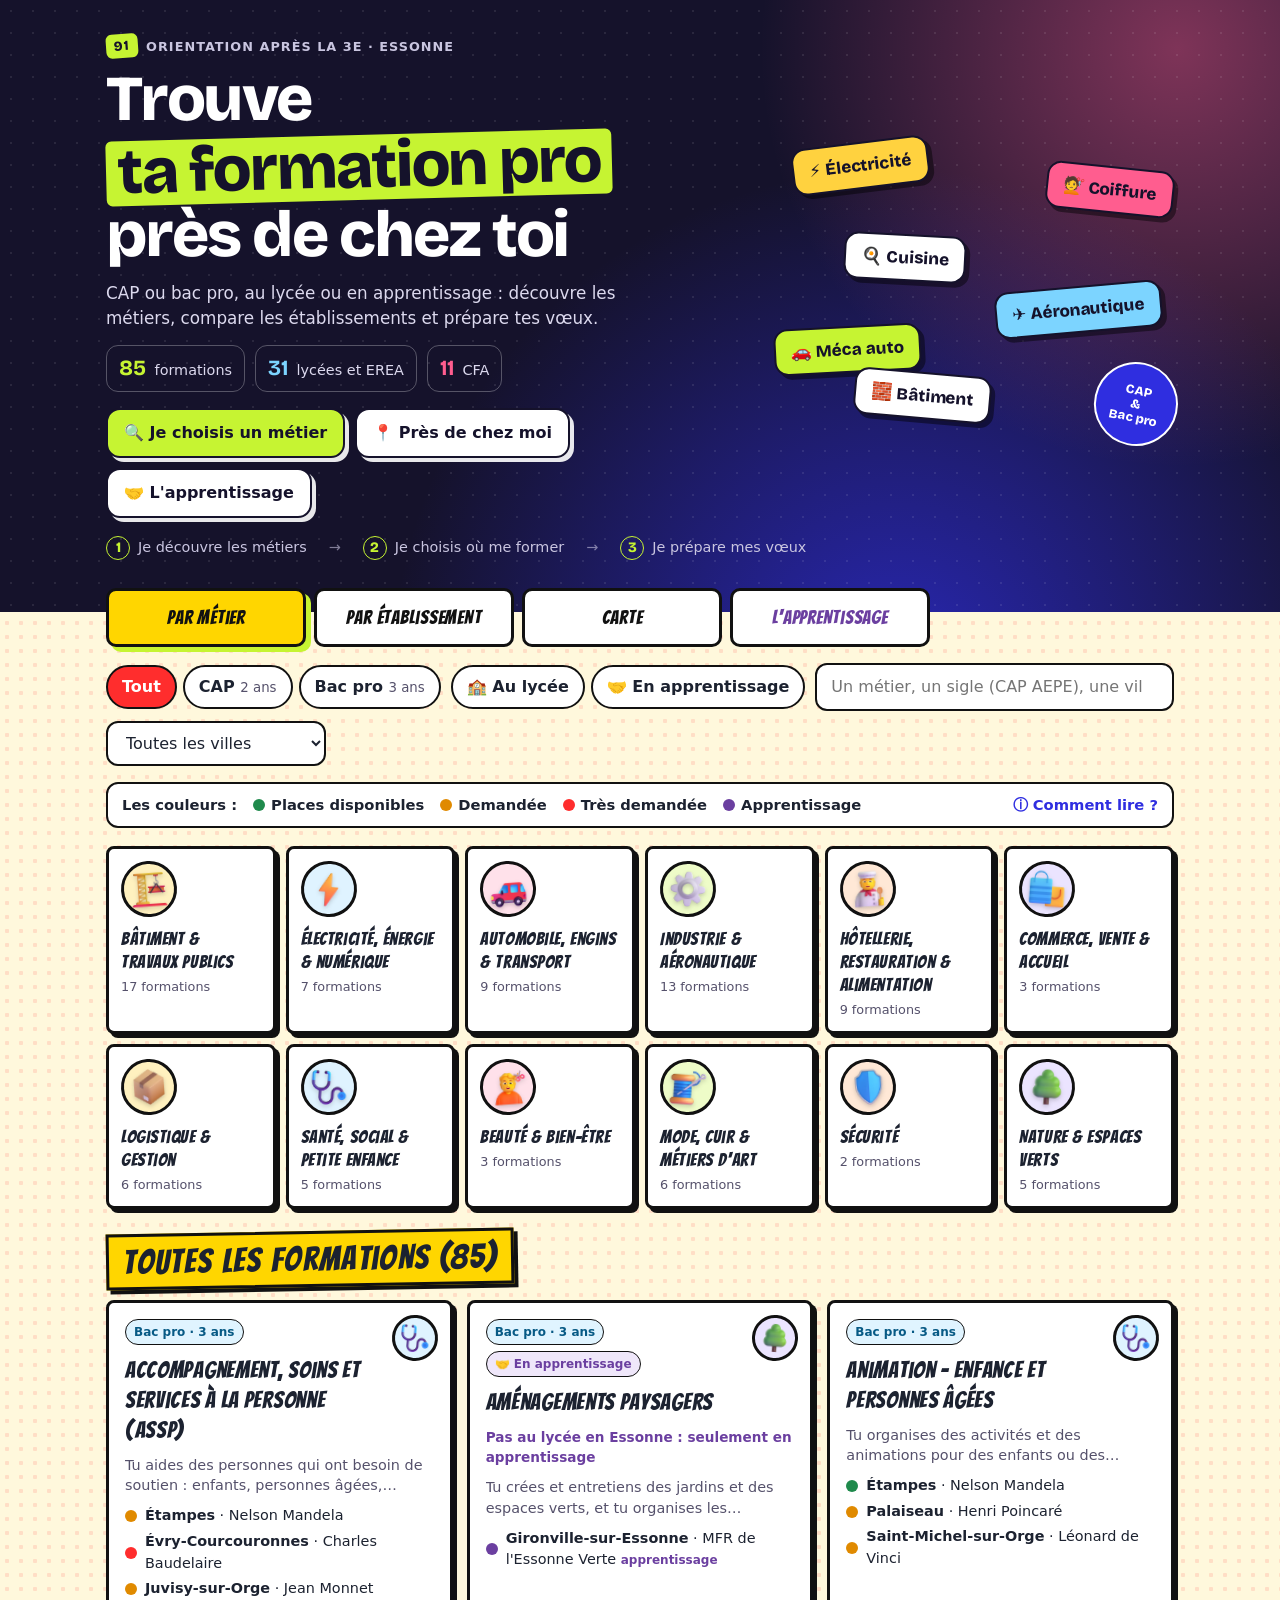
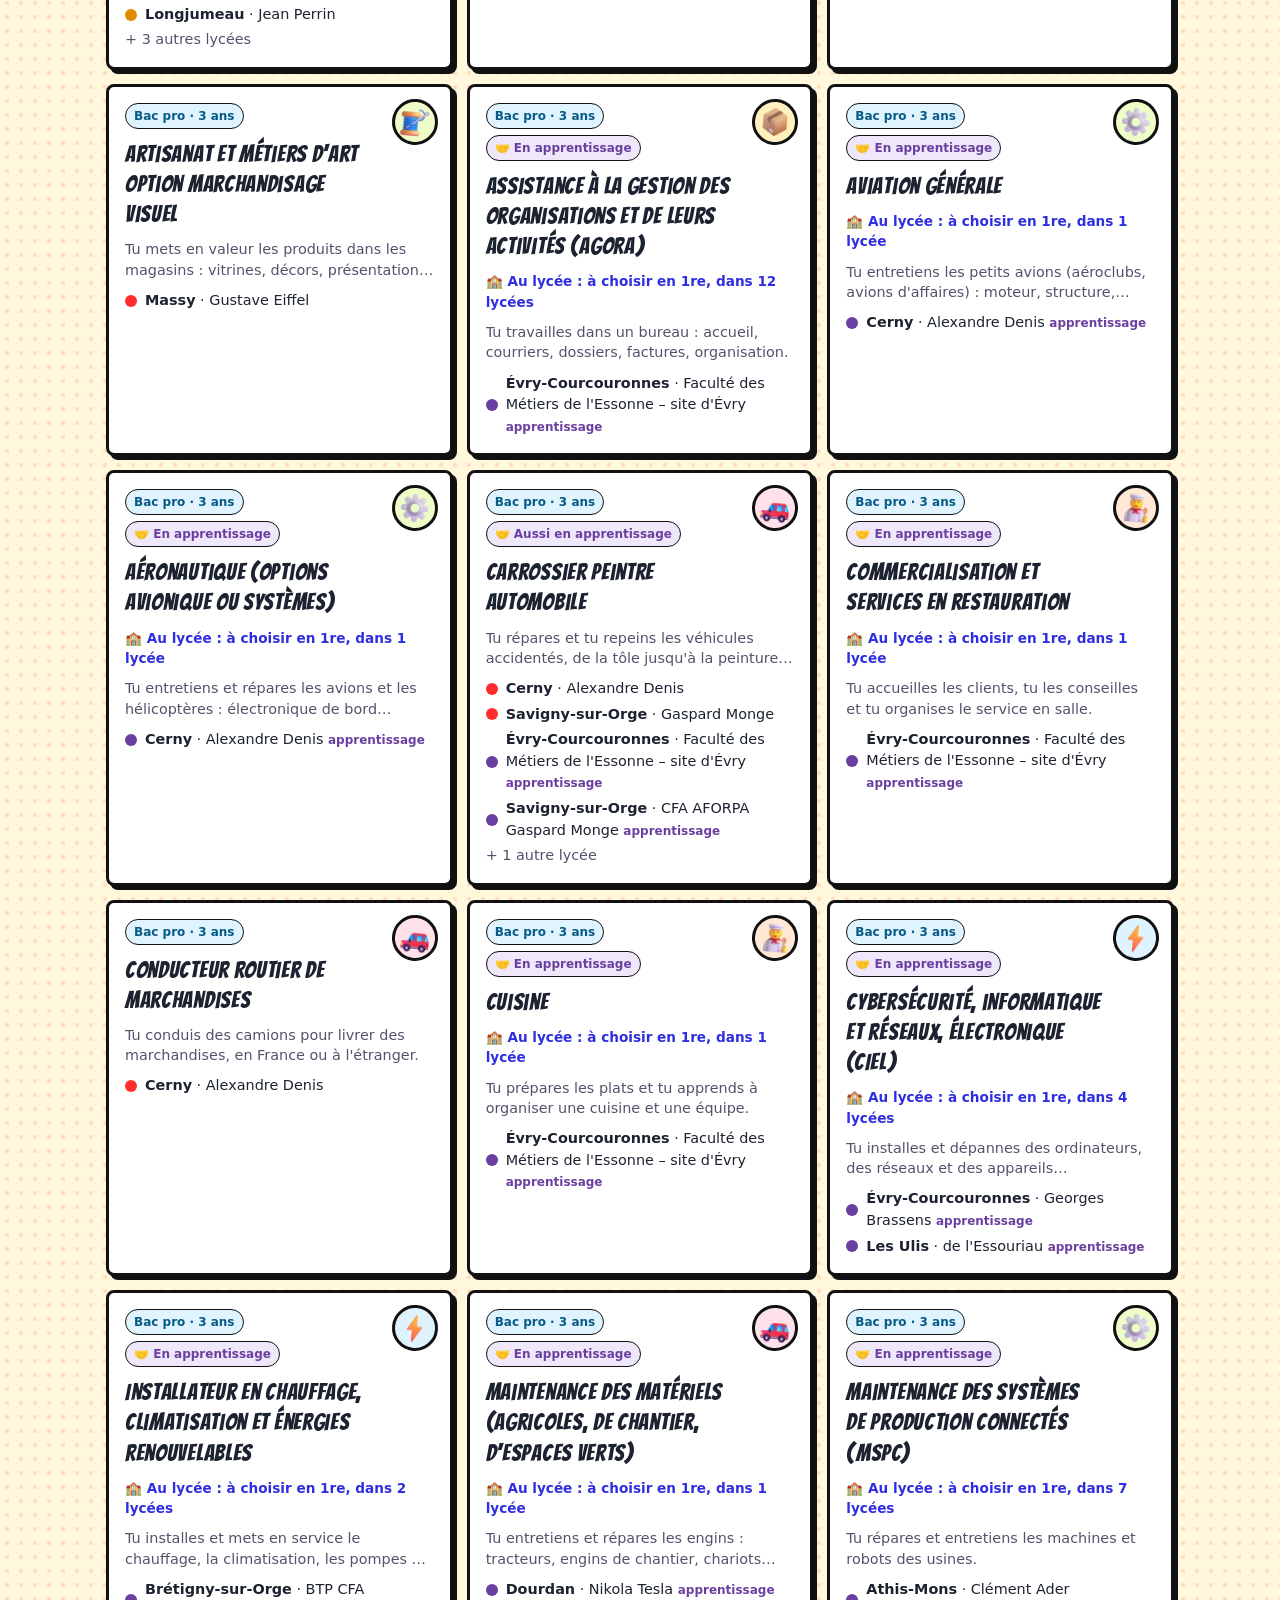
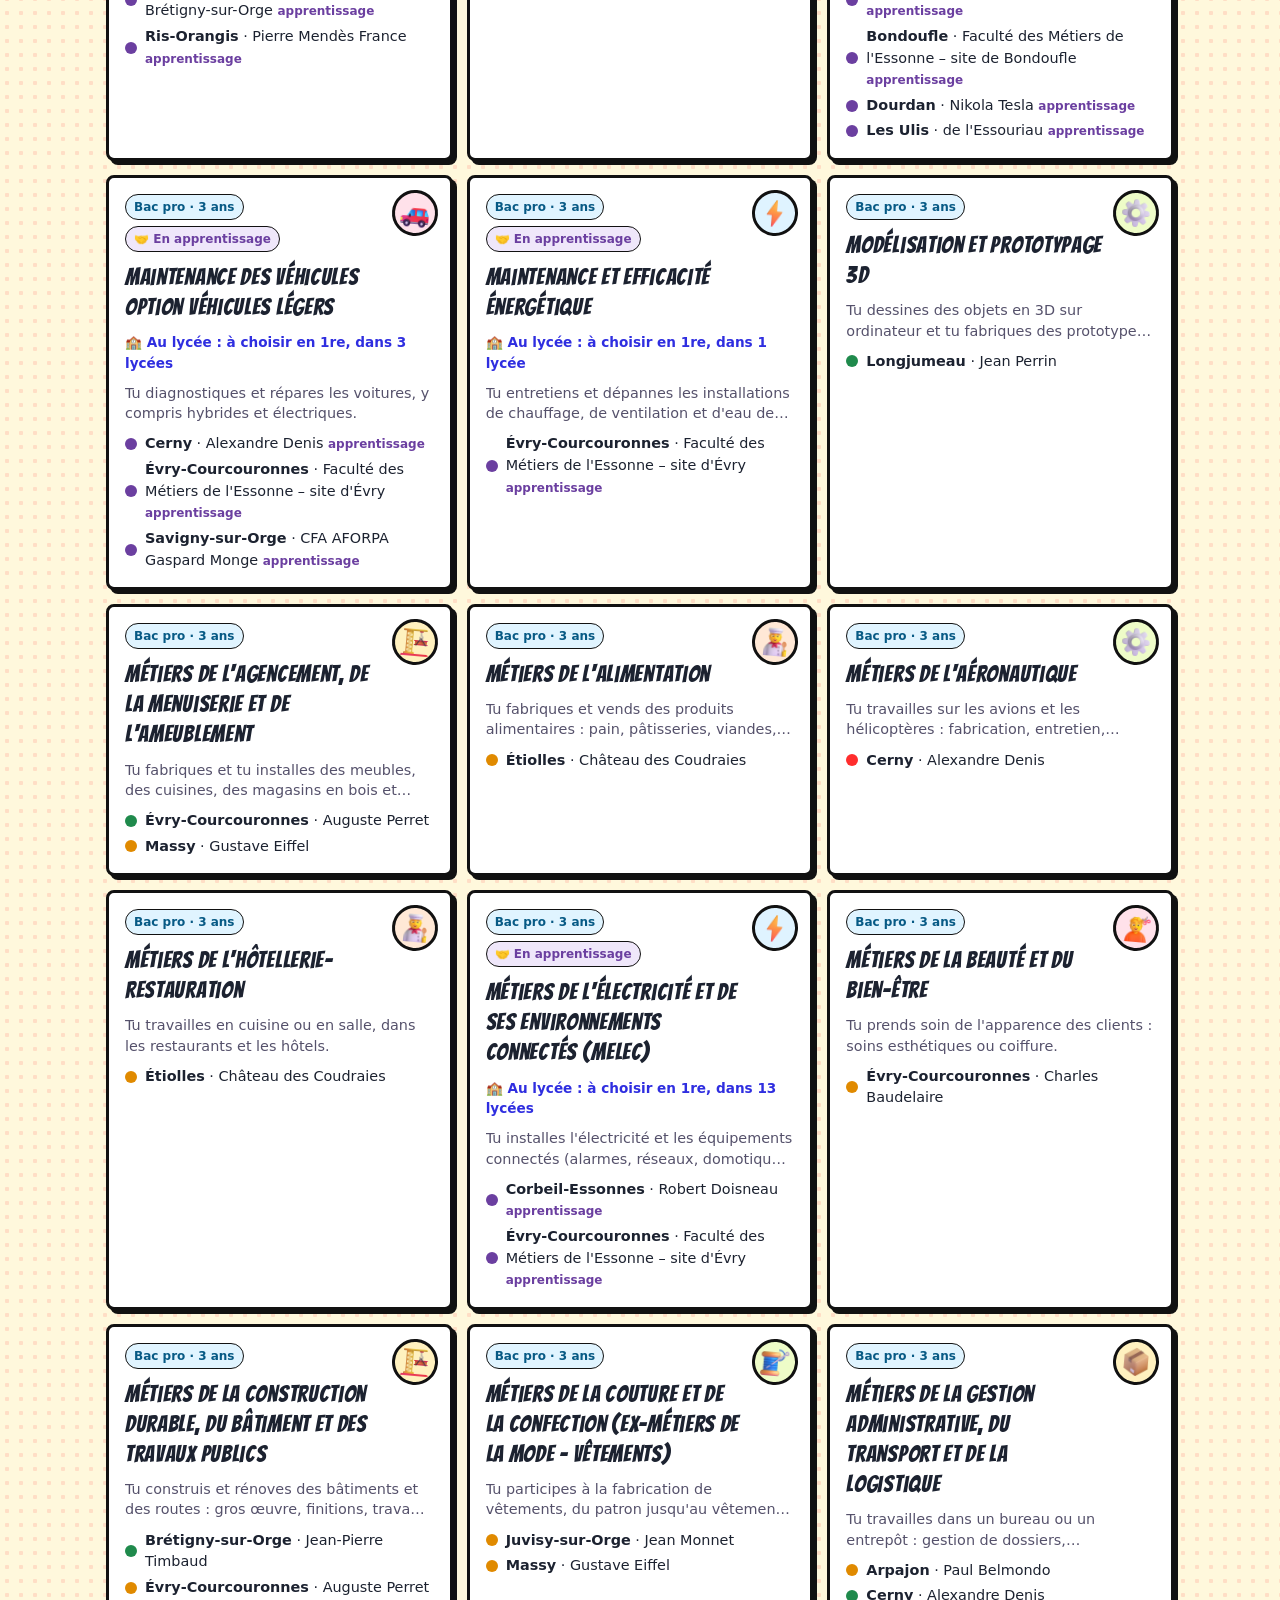
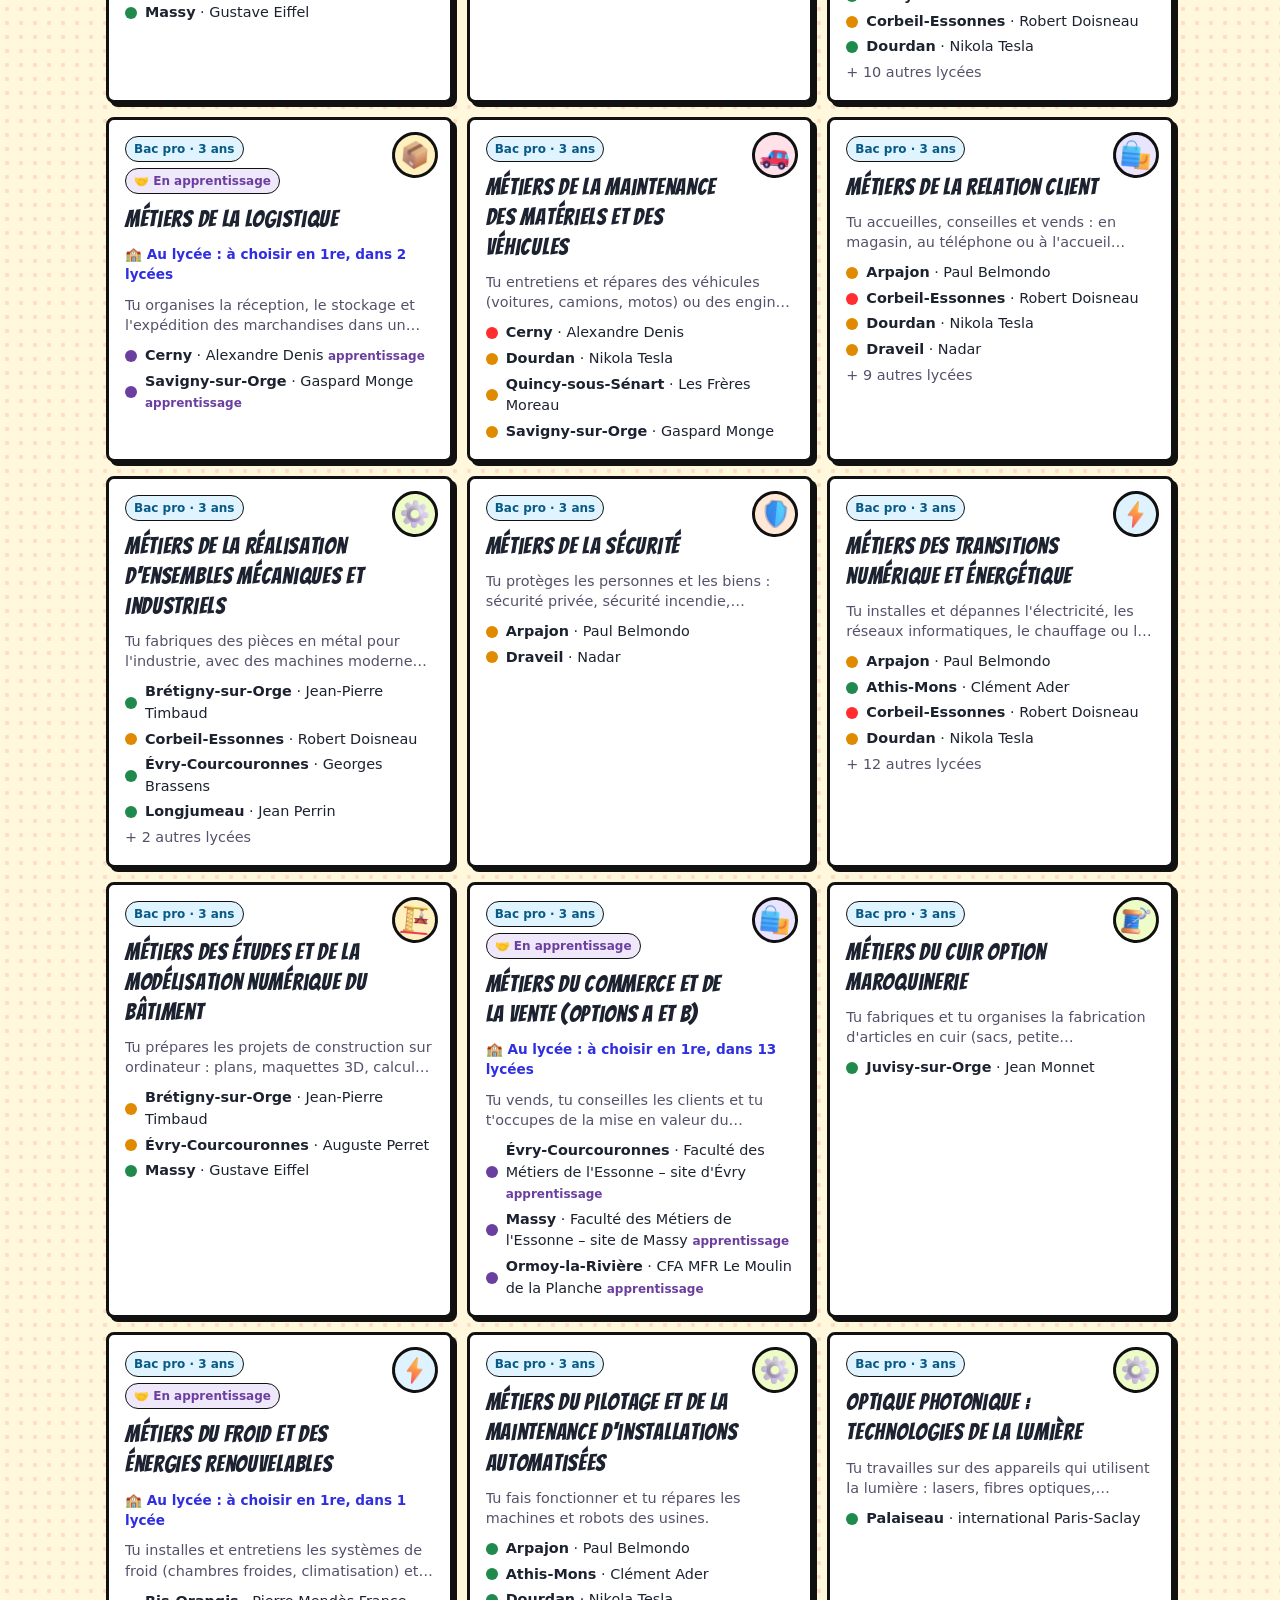
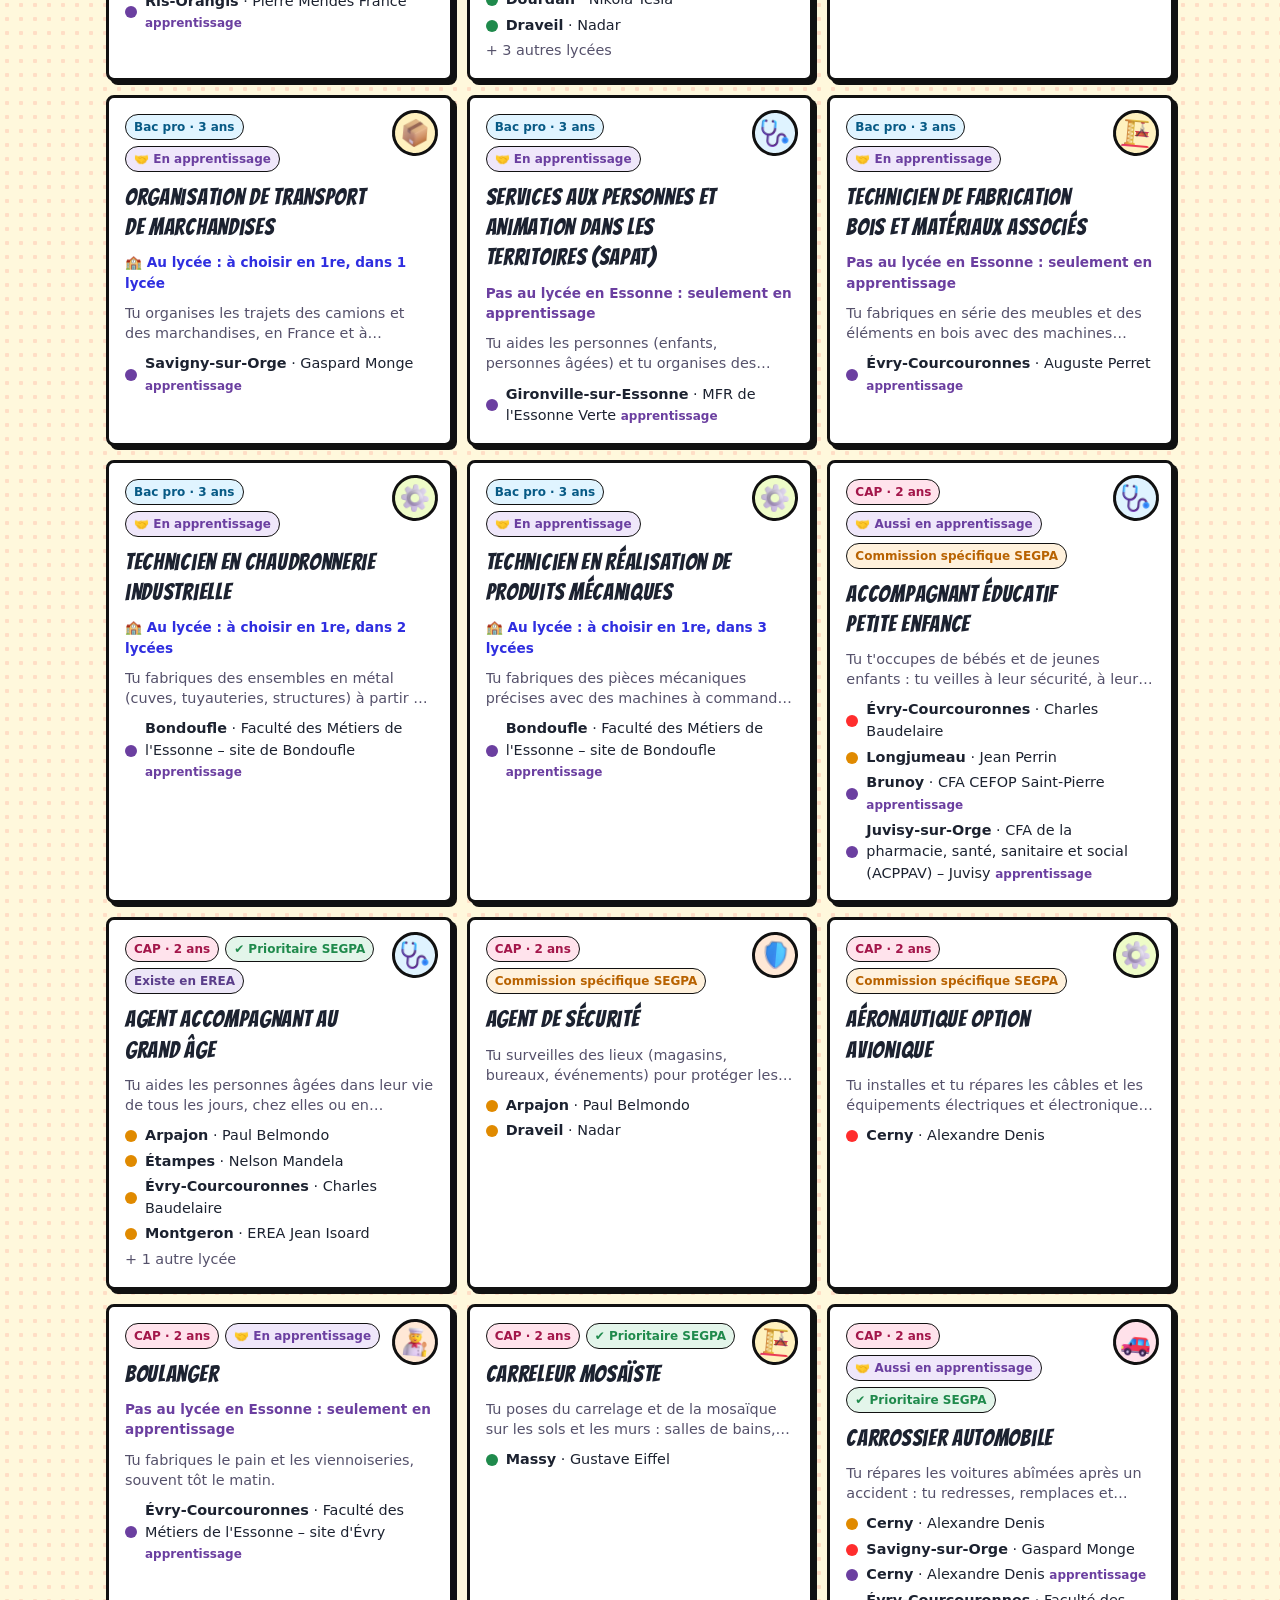
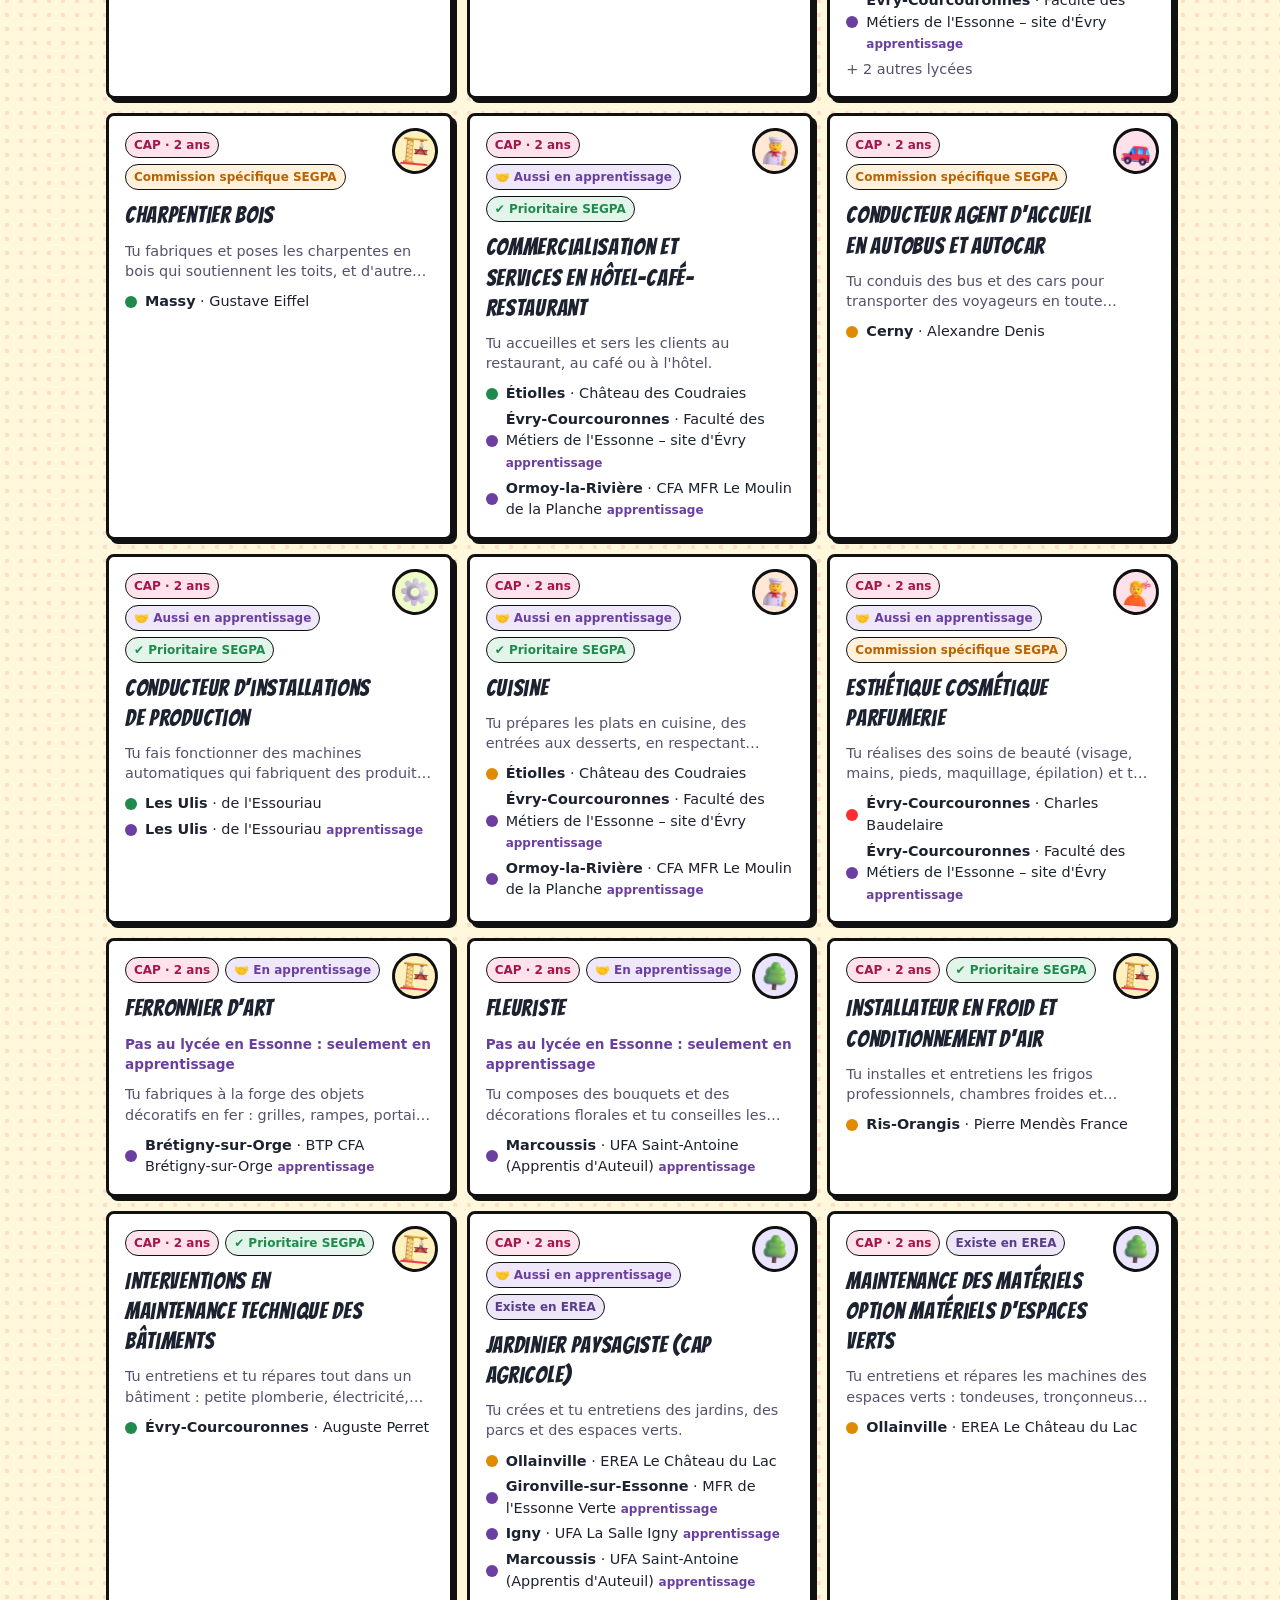
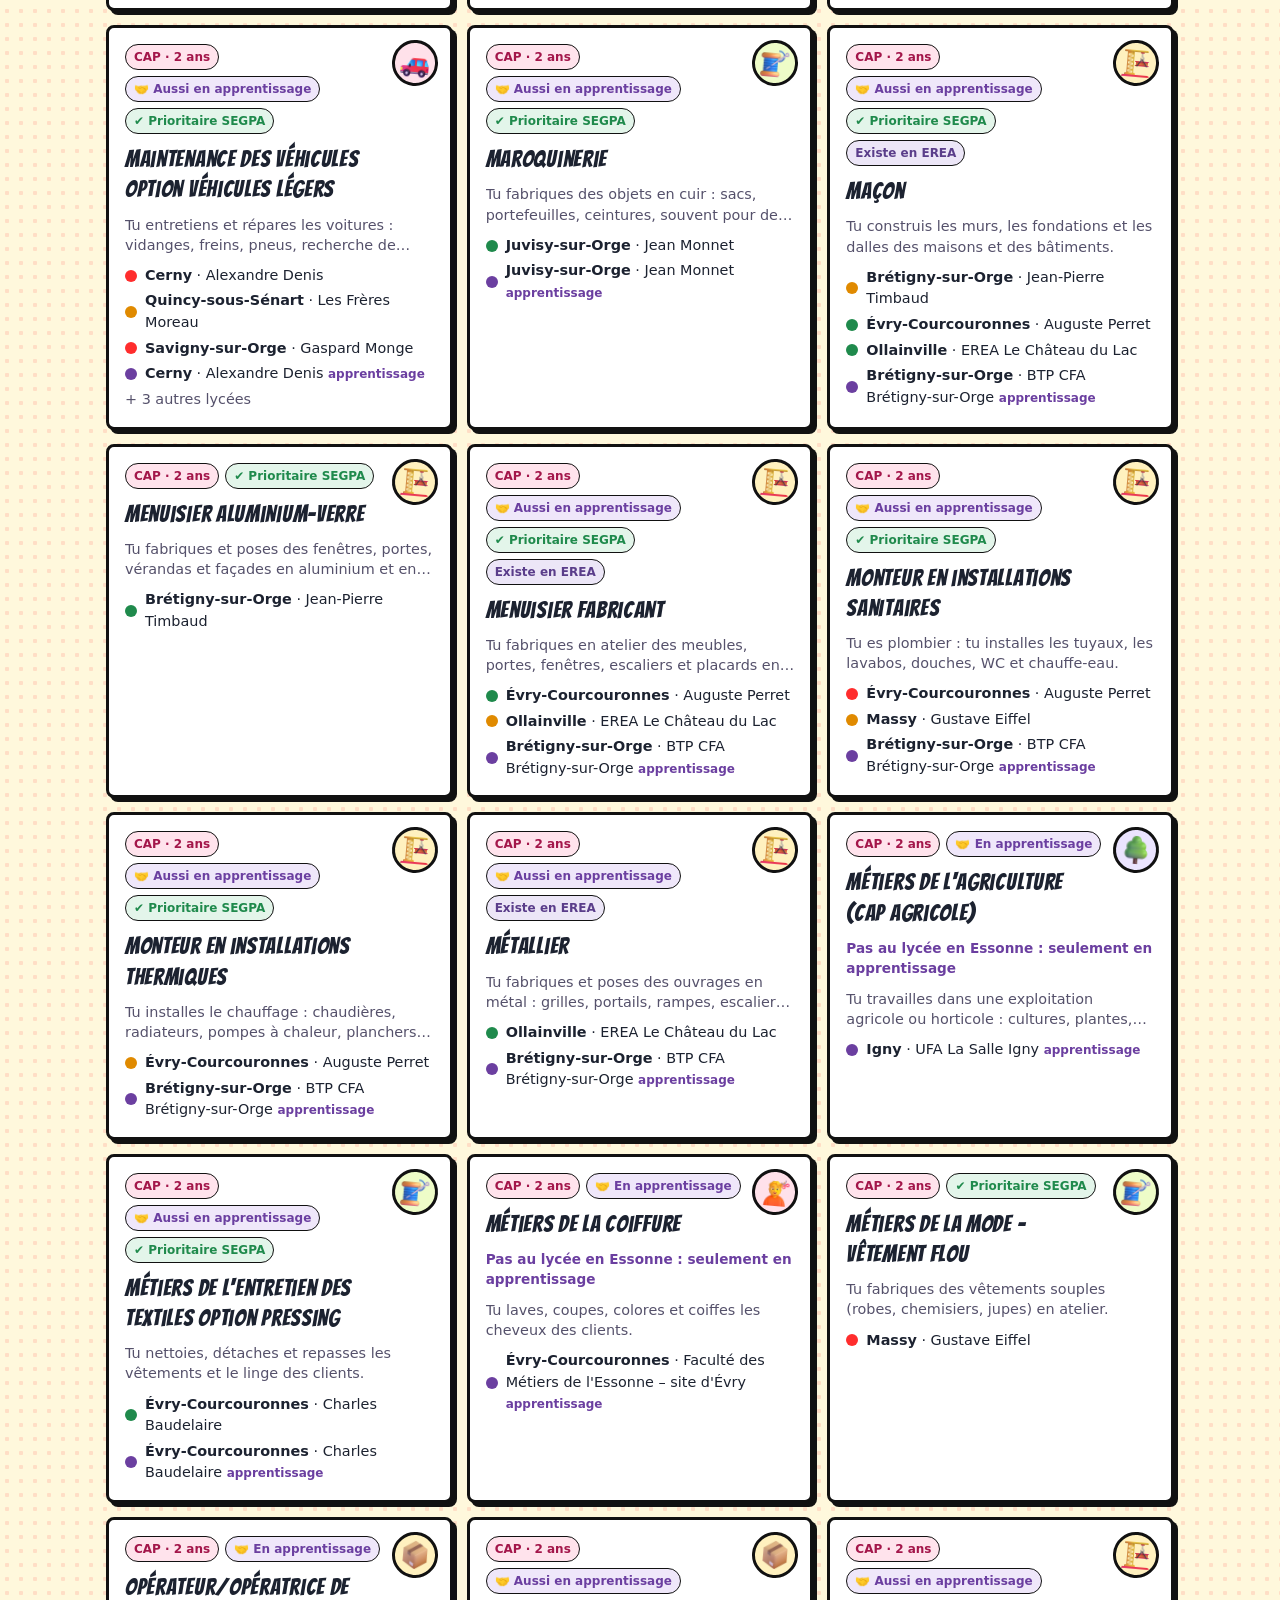
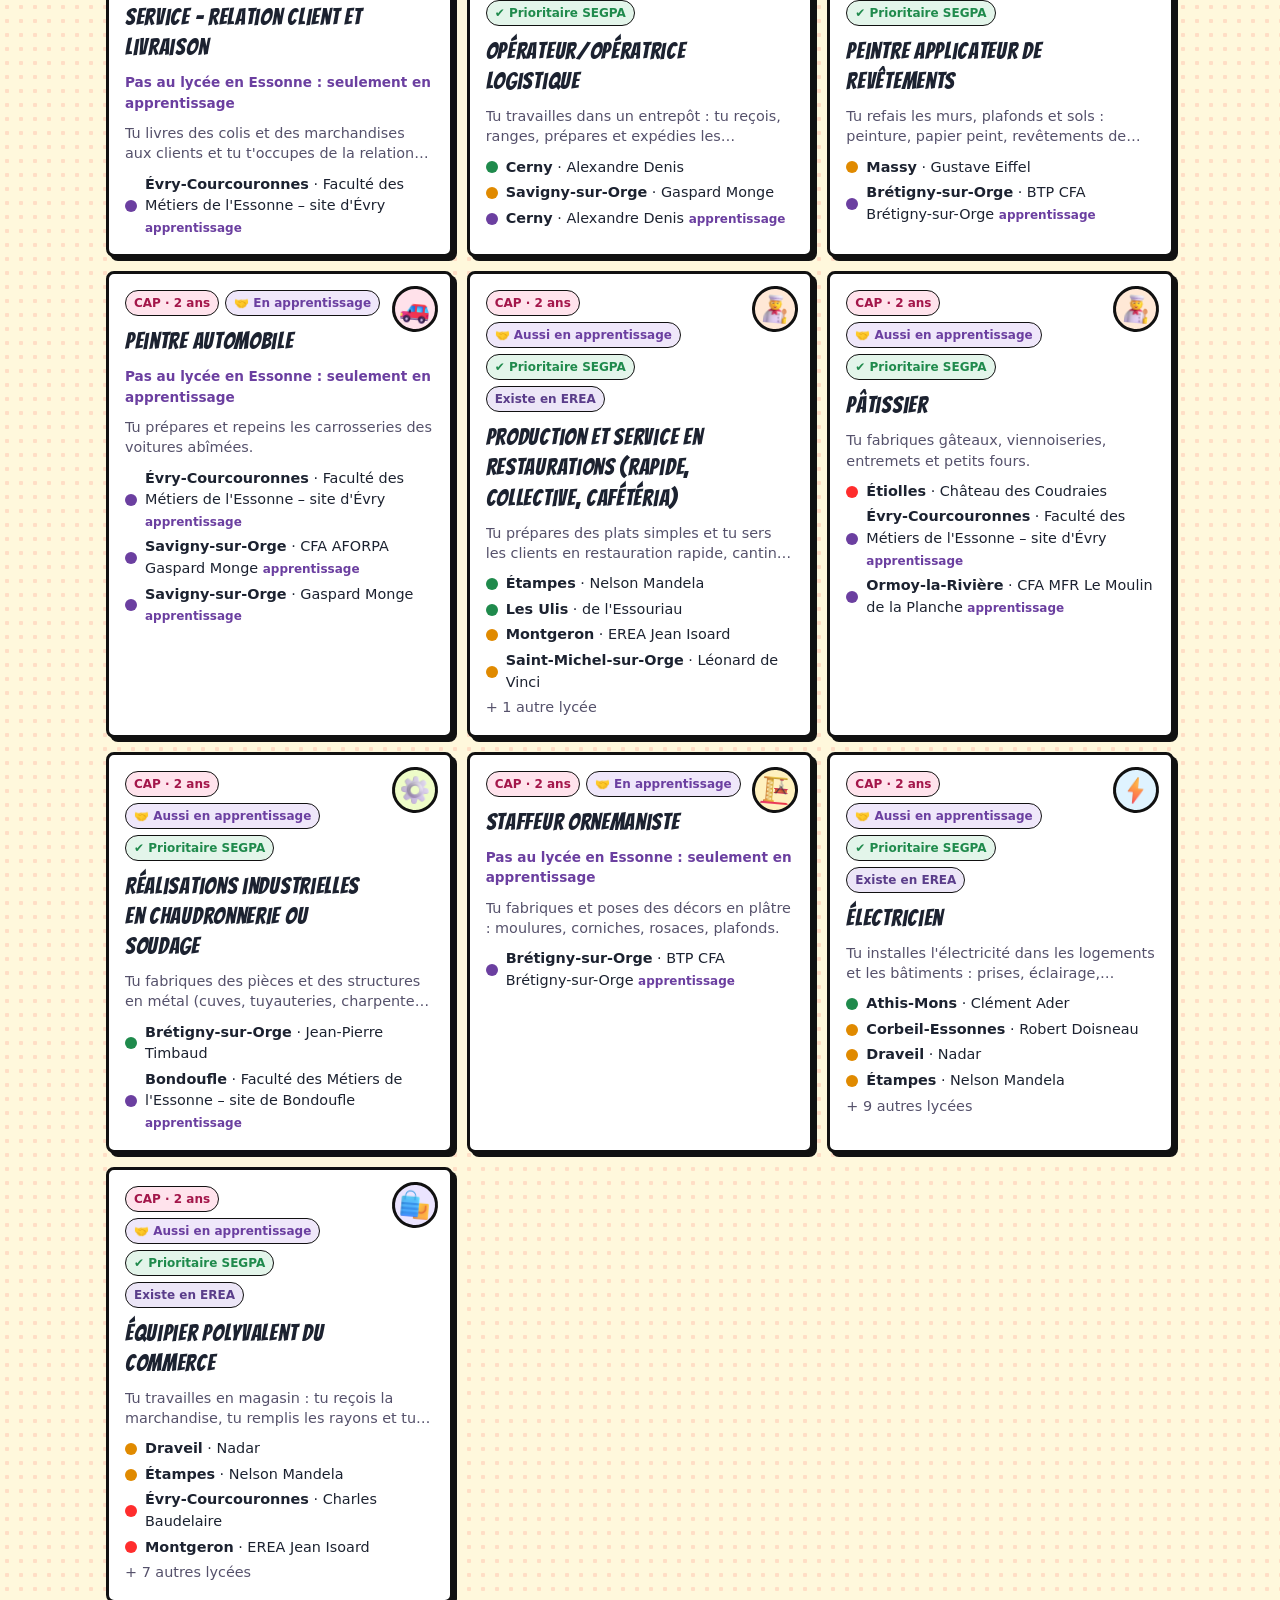
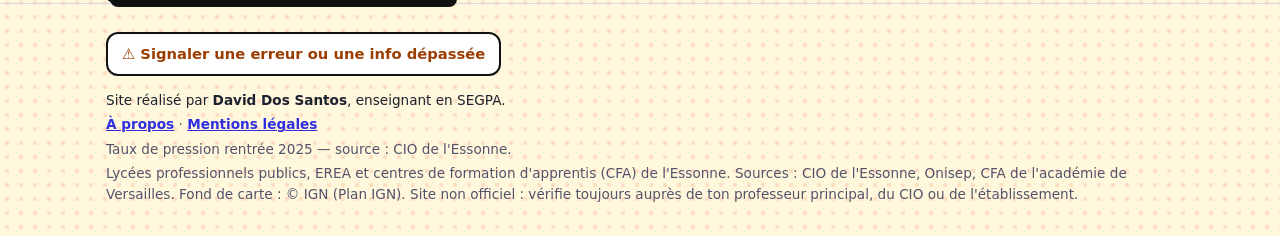
==== commit d1c238ce: "Style BD pour le contenu du site (le haut de page reste inchangé) + fiche toujours sur fond clair Co" ====
--- a/index.html
+++ b/index.html
@@ -7,6 +7,7 @@
 <meta name="description" content="Trouver un CAP ou un bac pro en Essonne (91), au lycée ou en apprentissage : métiers, lycées, CFA, places et niveau de demande.">
 <link rel="stylesheet" href="assets/leaflet/leaflet.css">
 <link rel="stylesheet" href="assets/style.css">
+<link rel="stylesheet" href="assets/style-bd.css">
 </head>
 <body>
 <header class="entete">
--- a/assets/style.css
+++ b/assets/style.css
@@ -326,3 +326,29 @@
 .retour{color:var(--lime)}
 
 @media (prefers-reduced-motion:reduce){.carte,.secteur,.raccourci{transition:none}.carte:hover,.secteur:hover,.raccourci:hover{transform:none}}
+
+/* Icônes des secteurs : pastille colorée façon sticker */
+.secteur .picto{display:inline-flex;align-items:center;justify-content:center;width:56px;height:56px;border-radius:14px;border:1.5px solid var(--encre);background:var(--c,var(--lime));color:var(--encre);margin-bottom:6px;transform:rotate(-4deg);transition:transform .15s}
+.secteur:nth-child(even) .picto{transform:rotate(4deg)}
+.secteur:hover .picto{transform:rotate(0) scale(1.08)}
+.secteur:nth-child(6n+1){--c:#fff1bf} .secteur:nth-child(6n+2){--c:#dff3ff} .secteur:nth-child(6n+3){--c:#ffe1ea}
+.secteur:nth-child(6n+4){--c:#eefcc8} .secteur:nth-child(6n+5){--c:#ffe8d6} .secteur:nth-child(6n+6){--c:#ebe4ff}
+.secteur .picto img{width:40px;height:40px;display:block;filter:drop-shadow(0 2px 2px rgba(0,0,0,.18))}
+.secteur.actif .picto{background:#fff;box-shadow:3px 3px 0 var(--encre);transform:rotate(0) scale(1.06)}
+@media (prefers-reduced-motion:reduce){.secteur .picto{transition:none}}
+
+/* Icône du secteur sur chaque carte formation et dans la fiche */
+.carte{position:relative}
+.carte .etiquettes,.carte h3{padding-right:52px}
+.carte-picto{position:absolute;top:12px;right:12px;width:46px;height:46px;border-radius:12px;border:1.5px solid var(--encre);background:#fff;display:flex;align-items:center;justify-content:center;transform:rotate(5deg);transition:transform .15s}
+.carte-picto img{width:32px;height:32px;display:block}
+.carte:hover .carte-picto{transform:rotate(0) scale(1.08)}
+.etiquette-secteur{display:inline-flex;align-items:center;gap:5px}
+.etiquette-secteur img{width:18px;height:18px}
+@media (prefers-reduced-motion:reduce){.carte-picto{transition:none}}
+.carte-picto.t1{background:#fff1bf}.carte-picto.t2{background:#dff3ff}.carte-picto.t3{background:#ffe1ea}.carte-picto.t4{background:#eefcc8}.carte-picto.t5{background:#ffe8d6}.carte-picto.t6{background:#ebe4ff}
+
+/* Toujours en clair : évite que la fiche passe en fond sombre (mode sombre du navigateur) */
+:root{color-scheme:light}
+dialog{background:#fff;color:var(--texte)}
+.encadre{color:var(--texte)}
--- a/assets/style-bd.css
+++ b/assets/style-bd.css
@@ -0,0 +1,25 @@
+/* ==== Style BD pour le contenu (le haut de page garde le style de style.css) ==== */
+@font-face{font-family:"Bangers";font-weight:400;font-display:swap;src:url(fonts/bangers-latin-400-normal.woff2) format("woff2")}
+:root{--encre:#111;--jaune:#ffd600;--rouge:#ff2d2d;--bleu:#1fb6ff;--titre:"Bangers",system-ui,sans-serif;--rayon:10px;}
+body{background:#fff8dc radial-gradient(rgba(255,45,45,.13) 2px,transparent 2.5px) 0 0/14px 14px}
+/* onglets & filtres */
+.onglet{border:3px solid var(--encre);border-radius:10px;font-family:var(--titre);font-weight:400;font-size:1.2rem;letter-spacing:.04em}
+.onglet.actif{background:var(--jaune);color:var(--encre);box-shadow:5px 5px 0 var(--encre)}
+.onglet-appr.actif{background:var(--appr);color:#fff}
+.puce,.recherche input,.choix-ville select,.legende-barre{border:2.5px solid var(--encre)}
+.puce.actif{background:var(--rouge);border-color:var(--encre)}
+/* cases de BD */
+.secteur,.carte,.lycee,.guide-bloc,.vide-message,.page-texte{border:3px solid var(--encre);border-radius:8px;background:#fff;box-shadow:4px 4px 0 var(--encre)}
+.secteur:hover,.carte:hover,.carte:focus-visible{box-shadow:7px 7px 0 var(--encre)}
+.secteur.actif{background:var(--jaune)}
+.secteur .nom{font-family:var(--titre);font-weight:400;font-size:1.15rem;letter-spacing:.03em}
+.carte h3,.guide-bloc h3,.fiche-haut h2,.guide h2{font-family:var(--titre);font-weight:400;letter-spacing:.03em;font-size:1.45rem}
+.secteur .picto,.carte-picto{border:3px solid var(--encre);border-radius:50%}
+.etiquette{border:1.5px solid var(--encre)}
+dialog{border:4px solid var(--encre);border-radius:12px;box-shadow:10px 10px 0 var(--encre)}
+.bouton-lien{border:2.5px solid var(--encre)}
+.bouton-lien.principal{background:var(--rouge);border-color:var(--encre)}
+.onglet.actif{box-shadow:5px 5px 0 var(--lime)}
+.entete{--titre:"Bricolage Grotesque",system-ui,sans-serif;--jaune:#ffd23f;--encre:#15122b}
+.entete-resultats h2{font-family:var(--titre);font-weight:400;font-size:2.1rem;letter-spacing:.04em;background:var(--jaune);border:3px solid var(--encre);padding:0 14px;display:inline-block;transform:rotate(-1deg);box-shadow:4px 4px 0 var(--encre)}
+.page-texte h2{font-weight:400;letter-spacing:.03em;font-size:1.6rem}
